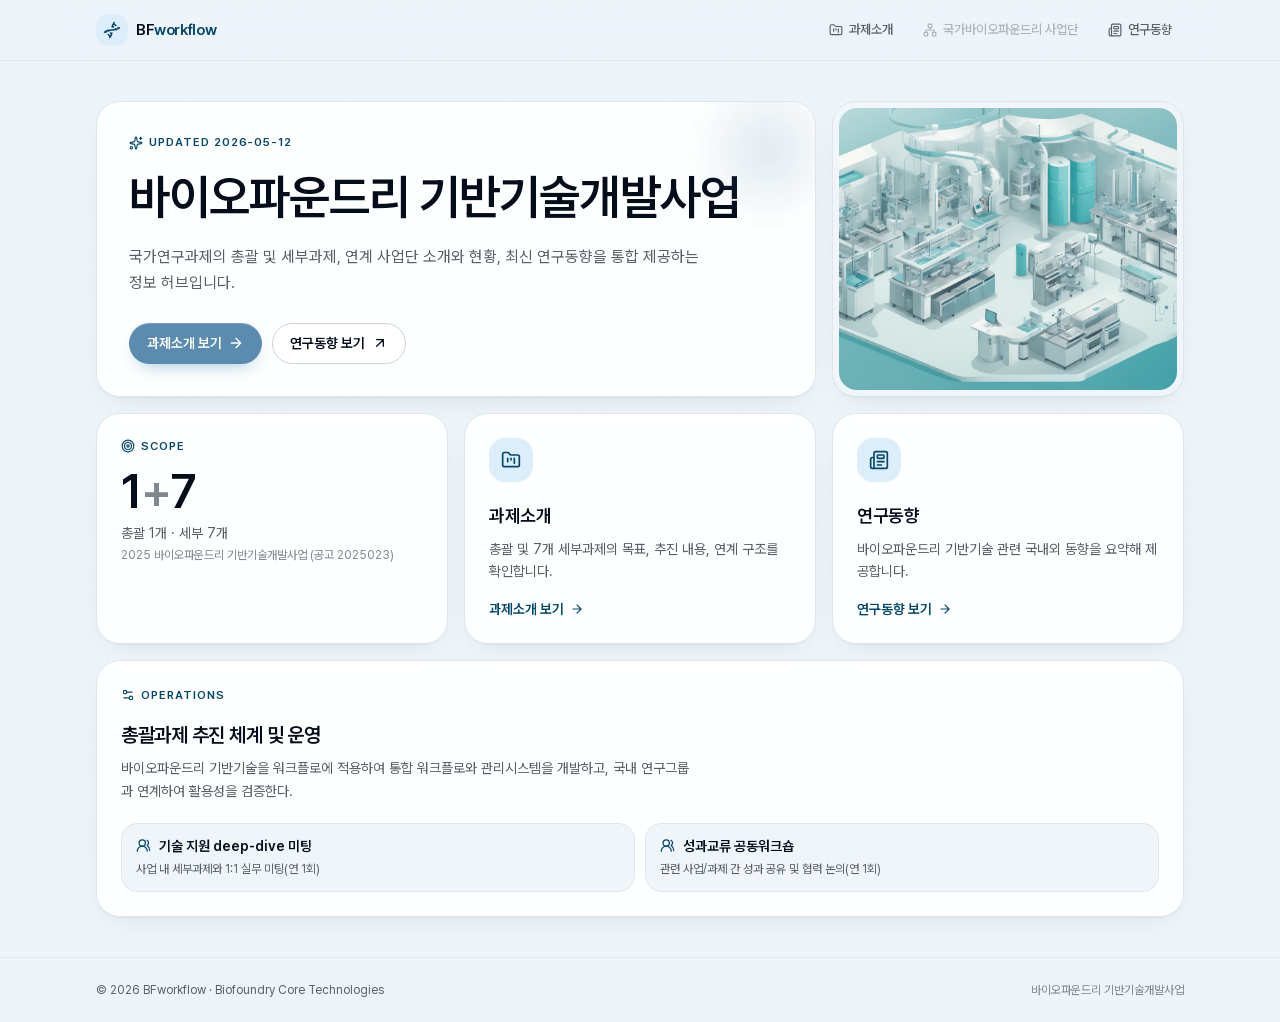
==== index.html @ 3d936f8f "chore: deploy from bfworkflow@c7f9295ef994b1906577395c4fe8d34e7e6ebdbf greendaygh/bfworkflow-project" ====
<!DOCTYPE html><html lang="ko"> <head><meta charset="UTF-8"><meta name="viewport" content="width=device-width"><meta name="generator" content="Astro v5.18.0"><meta name="description" content="국가연구과제의 총괄 및 세부과제, 연계 사업단 소개와 현황, 최신 연구동향을 통합 제공하는 정보 허브입니다."><meta name="theme-color" content="#f6f7fb"><title>바이오파운드리 기반기술 포털 | 홈</title><meta name="astro-view-transitions-enabled" content="true"><meta name="astro-view-transitions-fallback" content="animate"><script type="module" src="/_astro/ClientRouter.astro_astro_type_script_index_0_lang.CDGfc0hd.js"></script><link rel="stylesheet" href="/_astro/index.C1YLvKmB.css">
<style>.bento-grid[data-astro-cid-j7pv25f6]{display:grid;gap:1rem;grid-template-columns:repeat(1,minmax(0,1fr))}@media(min-width:768px){.bento-grid[data-astro-cid-j7pv25f6]{grid-template-columns:repeat(6,minmax(0,1fr))}}.bento-cell[data-astro-cid-j7pv25f6]{position:relative;overflow:hidden;display:flex;flex-direction:column;border-radius:var(--radius-card);border:1px solid var(--color-line);background-color:color-mix(in oklab,var(--color-surface) 92%,transparent);padding:1.5rem;box-shadow:var(--shadow-card);backdrop-filter:blur(6px);animation:bento-in .52s cubic-bezier(.2,.8,.2,1) both}.bento-cell[data-astro-cid-j7pv25f6]:nth-child(2){animation-delay:60ms}.bento-cell[data-astro-cid-j7pv25f6]:nth-child(3){animation-delay:.12s}.bento-cell[data-astro-cid-j7pv25f6]:nth-child(4){animation-delay:.18s}.bento-cell[data-astro-cid-j7pv25f6]:nth-child(5){animation-delay:.24s}.bento-cell[data-astro-cid-j7pv25f6]:nth-child(6){animation-delay:.3s}.bento-cell[data-astro-cid-j7pv25f6]:nth-child(7){animation-delay:.36s}.bento-cell[data-astro-cid-j7pv25f6]:nth-child(8){animation-delay:.42s}@media(min-width:768px){.bento-hero[data-astro-cid-j7pv25f6]{grid-column:span 4 / span 4;grid-row:span 2 / span 2;justify-content:center;padding:2rem}.bento-image[data-astro-cid-j7pv25f6]{grid-column:span 2 / span 2;grid-row:span 2 / span 2;padding:.375rem;background-color:var(--color-surface-alt)}.bento-stat[data-astro-cid-j7pv25f6],.bento-entry[data-astro-cid-j7pv25f6]{grid-column:span 2 / span 2}.bento-pillars[data-astro-cid-j7pv25f6]{grid-column:span 6 / span 6}}.bento-image[data-astro-cid-j7pv25f6] img[data-astro-cid-j7pv25f6]{display:block}.hero-blob[data-astro-cid-j7pv25f6]{position:absolute;right:-4rem;top:-4rem;height:14rem;width:14rem;border-radius:9999px;background-image:radial-gradient(closest-side,color-mix(in oklab,var(--color-accent) 40%,transparent),transparent 70%);opacity:.45;filter:blur(8px);pointer-events:none}.image-gloss[data-astro-cid-j7pv25f6]{position:absolute;inset:0;pointer-events:none;background:radial-gradient(60% 50% at 20% 0%,color-mix(in oklab,var(--color-surface) 35%,transparent),transparent 70%),linear-gradient(135deg,transparent 60%,color-mix(in oklab,var(--color-accent) 14%,transparent) 100%);mix-blend-mode:soft-light}.bento-entry[data-astro-cid-j7pv25f6]{text-decoration:none;color:inherit}@keyframes bento-in{0%{opacity:0;transform:translateY(8px)}to{opacity:1;transform:translateY(0)}}@media(prefers-reduced-motion:reduce){.bento-cell[data-astro-cid-j7pv25f6]{animation:none}}
</style></head> <body class="site-bg min-h-dvh"> <header class="sticky top-0 z-30 border-b border-[color:var(--color-line)]/80 bg-[color:var(--color-bg)]/75 backdrop-blur-xl"> <div class="mx-auto flex max-w-6xl items-center justify-between gap-4 px-4 py-3.5 sm:px-6 lg:px-8"> <a href="/" class="group flex items-center gap-2 text-[0.95rem] font-semibold tracking-tight text-[color:var(--color-ink-strong)]"> <span class="flex h-8 w-8 items-center justify-center rounded-xl bg-[color:var(--color-accent-soft)] text-[color:var(--color-accent-ink)] transition group-hover:scale-[1.04]"> <svg width="18" height="18" data-icon="lucide:dna">   <symbol id="ai:lucide:dna" viewBox="0 0 24 24"><path fill="none" stroke="currentColor" stroke-linecap="round" stroke-linejoin="round" stroke-width="2" d="m10 16l1.5 1.5M14 8l-1.5-1.5M15 2c-1.798 1.998-2.518 3.995-2.807 5.993M16.5 10.5l1 1M17 6l-2.891-2.891M2 15c6.667-6 13.333 0 20-6m-2 0l.891.891M3.109 14.109L4 15m2.5-2.5l1 1M7 18l2.891 2.891M9 22c1.798-1.998 2.518-3.995 2.807-5.993"/></symbol><use href="#ai:lucide:dna"></use>  </svg> </span> <span>
BF<span class="text-[color:var(--color-accent-ink)]">workflow</span> </span> </a> <nav class="flex items-center gap-1 sm:gap-1.5"> <a href="/projects" class="inline-flex items-center gap-1.5 rounded-full px-3 py-1.5 text-xs font-medium transition sm:text-[0.82rem] text-[color:var(--color-ink-muted)] hover:bg-[color:var(--color-surface-alt)] hover:text-[color:var(--color-ink-strong)]"> <svg width="14" height="14" aria-hidden="true" data-icon="lucide:folder-kanban">   <symbol id="ai:lucide:folder-kanban" viewBox="0 0 24 24"><path fill="none" stroke="currentColor" stroke-linecap="round" stroke-linejoin="round" stroke-width="2" d="M4 20h16a2 2 0 0 0 2-2V8a2 2 0 0 0-2-2h-7.93a2 2 0 0 1-1.66-.9l-.82-1.2A2 2 0 0 0 7.93 3H4a2 2 0 0 0-2 2v13c0 1.1.9 2 2 2m4-10v4m4-4v2m4-2v6"/></symbol><use href="#ai:lucide:folder-kanban"></use>  </svg> <span>과제소개</span> </a><span aria-disabled="true" title="준비 중" class="inline-flex cursor-not-allowed items-center gap-1.5 rounded-full px-3 py-1.5 text-xs font-medium text-[color:var(--color-ink-subtle)] opacity-60 transition sm:text-[0.82rem]"> <svg width="14" height="14" aria-hidden="true" data-icon="lucide:network">   <symbol id="ai:lucide:network" viewBox="0 0 24 24"><g fill="none" stroke="currentColor" stroke-linecap="round" stroke-linejoin="round" stroke-width="2"><rect width="6" height="6" x="16" y="16" rx="1"/><rect width="6" height="6" x="2" y="16" rx="1"/><rect width="6" height="6" x="9" y="2" rx="1"/><path d="M5 16v-3a1 1 0 0 1 1-1h12a1 1 0 0 1 1 1v3m-7-4V8"/></g></symbol><use href="#ai:lucide:network"></use>  </svg> <span>국가바이오파운드리 사업단</span> </span><a href="/trends" class="inline-flex items-center gap-1.5 rounded-full px-3 py-1.5 text-xs font-medium transition sm:text-[0.82rem] text-[color:var(--color-ink-muted)] hover:bg-[color:var(--color-surface-alt)] hover:text-[color:var(--color-ink-strong)]"> <svg width="14" height="14" aria-hidden="true" data-icon="lucide:newspaper">   <symbol id="ai:lucide:newspaper" viewBox="0 0 24 24"><g fill="none" stroke="currentColor" stroke-linecap="round" stroke-linejoin="round" stroke-width="2"><path d="M15 18h-5m8-4h-8m-6 8h16a2 2 0 0 0 2-2V4a2 2 0 0 0-2-2H8a2 2 0 0 0-2 2v16a2 2 0 0 1-4 0v-9a2 2 0 0 1 2-2h2"/><rect width="8" height="4" x="10" y="6" rx="1"/></g></symbol><use href="#ai:lucide:newspaper"></use>  </svg> <span>연구동향</span> </a> </nav> </div> </header> <main class="relative z-10 mx-auto min-h-[calc(100dvh-132px)] w-full max-w-6xl px-4 py-10 sm:px-6 lg:px-8">  <section class="bento-grid" data-astro-cid-j7pv25f6> <article class="bento-cell bento-hero" data-astro-cid-j7pv25f6> <div class="flex flex-col gap-5" data-astro-cid-j7pv25f6> <p class="eyebrow" data-astro-cid-j7pv25f6> <svg width="14" height="14" data-astro-cid-j7pv25f6="true" data-icon="lucide:sparkles">   <symbol id="ai:lucide:sparkles" viewBox="0 0 24 24"><g fill="none" stroke="currentColor" stroke-linecap="round" stroke-linejoin="round" stroke-width="2"><path d="M11.017 2.814a1 1 0 0 1 1.966 0l1.051 5.558a2 2 0 0 0 1.594 1.594l5.558 1.051a1 1 0 0 1 0 1.966l-5.558 1.051a2 2 0 0 0-1.594 1.594l-1.051 5.558a1 1 0 0 1-1.966 0l-1.051-5.558a2 2 0 0 0-1.594-1.594l-5.558-1.051a1 1 0 0 1 0-1.966l5.558-1.051a2 2 0 0 0 1.594-1.594zM20 2v4m2-2h-4"/><circle cx="4" cy="20" r="2"/></g></symbol><use href="#ai:lucide:sparkles"></use>  </svg> Updated 2026-05-12 </p> <h1 class="text-[clamp(2rem,4vw,3rem)] font-semibold leading-[1.1] tracking-[-0.02em] text-[color:var(--color-ink-strong)]" data-astro-cid-j7pv25f6> 바이오파운드리 기반기술개발사업 </h1> <p class="max-w-xl text-[0.98rem] leading-relaxed text-[color:var(--color-ink-muted)]" data-astro-cid-j7pv25f6> 국가연구과제의 총괄 및 세부과제, 연계 사업단 소개와 현황, 최신 연구동향을 통합 제공하는 정보 허브입니다. </p> <div class="mt-2 flex flex-wrap gap-2.5" data-astro-cid-j7pv25f6> <a href="/projects" class="btn-primary" data-astro-cid-j7pv25f6>
과제소개 보기
<svg width="16" height="16" aria-hidden="true" data-astro-cid-j7pv25f6="true" data-icon="lucide:arrow-right">   <symbol id="ai:lucide:arrow-right" viewBox="0 0 24 24"><path fill="none" stroke="currentColor" stroke-linecap="round" stroke-linejoin="round" stroke-width="2" d="M5 12h14m-7-7l7 7l-7 7"/></symbol><use href="#ai:lucide:arrow-right"></use>  </svg> </a> <a href="/trends" class="btn-secondary" data-astro-cid-j7pv25f6>
연구동향 보기
<svg width="16" height="16" aria-hidden="true" data-astro-cid-j7pv25f6="true" data-icon="lucide:arrow-up-right">   <symbol id="ai:lucide:arrow-up-right" viewBox="0 0 24 24"><path fill="none" stroke="currentColor" stroke-linecap="round" stroke-linejoin="round" stroke-width="2" d="M7 7h10v10M7 17L17 7"/></symbol><use href="#ai:lucide:arrow-up-right"></use>  </svg> </a> </div> </div> <span aria-hidden="true" class="hero-blob" data-astro-cid-j7pv25f6></span> </article> <article class="bento-cell bento-image" data-astro-cid-j7pv25f6> <img src="/images/generated/home-hero-biofoundry-coretech.png" alt="바이오파운드리 기반기술 개념 비주얼" class="h-full w-full rounded-[calc(var(--radius-card)-0.375rem)] object-cover" data-astro-cid-j7pv25f6> <span aria-hidden="true" class="image-gloss" data-astro-cid-j7pv25f6></span> </article> <article class="bento-cell bento-stat" data-astro-cid-j7pv25f6> <p class="eyebrow" data-astro-cid-j7pv25f6> <svg width="14" height="14" data-astro-cid-j7pv25f6="true" data-icon="lucide:target">   <symbol id="ai:lucide:target" viewBox="0 0 24 24"><g fill="none" stroke="currentColor" stroke-linecap="round" stroke-linejoin="round" stroke-width="2"><circle cx="12" cy="12" r="10"/><circle cx="12" cy="12" r="6"/><circle cx="12" cy="12" r="2"/></g></symbol><use href="#ai:lucide:target"></use>  </svg> Scope
</p> <p class="mt-3 text-5xl font-semibold tracking-tight text-[color:var(--color-ink-strong)]" data-astro-cid-j7pv25f6>
1<span class="text-[color:var(--color-ink-subtle)]" data-astro-cid-j7pv25f6>+</span>7 </p> <p class="mt-2 text-sm text-[color:var(--color-ink-muted)]" data-astro-cid-j7pv25f6>
총괄 1개 · 세부 7개
</p> <p class="mt-1 text-xs text-[color:var(--color-ink-subtle)]" data-astro-cid-j7pv25f6>
2025 바이오파운드리 기반기술개발사업 (공고 2025023)
</p> </article> <a href="/projects" class="bento-cell bento-entry card-hover group" data-astro-cid-j7pv25f6> <span class="flex h-11 w-11 items-center justify-center rounded-2xl bg-[color:var(--color-accent-soft)] text-[color:var(--color-accent-ink)] transition group-hover:scale-[1.04]" data-astro-cid-j7pv25f6> <svg width="20" height="20" viewBox="0 0 24 24" aria-hidden="true" data-astro-cid-j7pv25f6="true" data-icon="lucide:folder-kanban">   <use href="#ai:lucide:folder-kanban"></use>  </svg> </span> <h2 class="mt-5 text-lg font-semibold tracking-tight text-[color:var(--color-ink-strong)]" data-astro-cid-j7pv25f6> 과제소개 </h2> <p class="mt-2 flex-1 text-sm leading-relaxed text-[color:var(--color-ink-muted)]" data-astro-cid-j7pv25f6> 총괄 및 7개 세부과제의 목표, 추진 내용, 연계 구조를 확인합니다. </p> <span class="mt-4 inline-flex items-center gap-1.5 text-sm font-semibold text-[color:var(--color-accent-ink)]" data-astro-cid-j7pv25f6> 과제소개 보기 <svg width="14" height="14" viewBox="0 0 24 24" class="transition group-hover:translate-x-0.5" aria-hidden="true" data-astro-cid-j7pv25f6="true" data-icon="lucide:arrow-right">   <use href="#ai:lucide:arrow-right"></use>  </svg> </span> </a><a href="/trends" class="bento-cell bento-entry card-hover group" data-astro-cid-j7pv25f6> <span class="flex h-11 w-11 items-center justify-center rounded-2xl bg-[color:var(--color-accent-soft)] text-[color:var(--color-accent-ink)] transition group-hover:scale-[1.04]" data-astro-cid-j7pv25f6> <svg width="20" height="20" viewBox="0 0 24 24" aria-hidden="true" data-astro-cid-j7pv25f6="true" data-icon="lucide:newspaper">   <use href="#ai:lucide:newspaper"></use>  </svg> </span> <h2 class="mt-5 text-lg font-semibold tracking-tight text-[color:var(--color-ink-strong)]" data-astro-cid-j7pv25f6> 연구동향 </h2> <p class="mt-2 flex-1 text-sm leading-relaxed text-[color:var(--color-ink-muted)]" data-astro-cid-j7pv25f6> 바이오파운드리 기반기술 관련 국내외 동향을 요약해 제공합니다. </p> <span class="mt-4 inline-flex items-center gap-1.5 text-sm font-semibold text-[color:var(--color-accent-ink)]" data-astro-cid-j7pv25f6> 연구동향 보기 <svg width="14" height="14" viewBox="0 0 24 24" class="transition group-hover:translate-x-0.5" aria-hidden="true" data-astro-cid-j7pv25f6="true" data-icon="lucide:arrow-right">   <use href="#ai:lucide:arrow-right"></use>  </svg> </span> </a> <article class="bento-cell bento-pillars" data-astro-cid-j7pv25f6> <div data-astro-cid-j7pv25f6> <p class="eyebrow" data-astro-cid-j7pv25f6> <svg width="14" height="14" data-astro-cid-j7pv25f6="true" data-icon="lucide:settings-2">   <symbol id="ai:lucide:settings-2" viewBox="0 0 24 24"><g fill="none" stroke="currentColor" stroke-linecap="round" stroke-linejoin="round" stroke-width="2"><path d="M14 17H5M19 7h-9"/><circle cx="17" cy="17" r="3"/><circle cx="7" cy="7" r="3"/></g></symbol><use href="#ai:lucide:settings-2"></use>  </svg> Operations
</p> <h2 class="mt-3 text-xl font-semibold tracking-tight text-[color:var(--color-ink-strong)]" data-astro-cid-j7pv25f6>
총괄과제 추진 체계 및 운영
</h2> <p class="mt-2 max-w-xl text-sm leading-relaxed text-[color:var(--color-ink-muted)]" data-astro-cid-j7pv25f6> 바이오파운드리 기반기술을 워크플로에 적용하여 통합 워크플로와 관리시스템을 개발하고, 국내 연구그룹과 연계하여 활용성을 검증한다. </p> </div> <ul class="mt-5 grid gap-2.5 sm:grid-cols-2" data-astro-cid-j7pv25f6> <li class="flex flex-col gap-1 rounded-2xl border border-[color:var(--color-line)] bg-[color:var(--color-surface-alt)] px-3.5 py-3" data-astro-cid-j7pv25f6> <div class="flex items-center gap-2 text-[color:var(--color-accent-ink)]" data-astro-cid-j7pv25f6> <svg width="15" height="15" aria-hidden="true" data-astro-cid-j7pv25f6="true" data-icon="lucide:users-round">   <symbol id="ai:lucide:users-round" viewBox="0 0 24 24"><g fill="none" stroke="currentColor" stroke-linecap="round" stroke-linejoin="round" stroke-width="2"><path d="M18 21a8 8 0 0 0-16 0"/><circle cx="10" cy="8" r="5"/><path d="M22 20c0-3.37-2-6.5-4-8a5 5 0 0 0-.45-8.3"/></g></symbol><use href="#ai:lucide:users-round"></use>  </svg> <span class="text-sm font-semibold text-[color:var(--color-ink-strong)]" data-astro-cid-j7pv25f6>기술 지원 deep-dive 미팅</span> </div> <span class="text-xs leading-relaxed text-[color:var(--color-ink-muted)]" data-astro-cid-j7pv25f6>사업 내 세부과제와 1:1 실무 미팅(연 1회)</span> </li><li class="flex flex-col gap-1 rounded-2xl border border-[color:var(--color-line)] bg-[color:var(--color-surface-alt)] px-3.5 py-3" data-astro-cid-j7pv25f6> <div class="flex items-center gap-2 text-[color:var(--color-accent-ink)]" data-astro-cid-j7pv25f6> <svg width="15" height="15" viewBox="0 0 24 24" aria-hidden="true" data-astro-cid-j7pv25f6="true" data-icon="lucide:users-round">   <use href="#ai:lucide:users-round"></use>  </svg> <span class="text-sm font-semibold text-[color:var(--color-ink-strong)]" data-astro-cid-j7pv25f6>성과교류 공동워크숍</span> </div> <span class="text-xs leading-relaxed text-[color:var(--color-ink-muted)]" data-astro-cid-j7pv25f6>관련 사업/과제 간 성과 공유 및 협력 논의(연 1회)</span> </li> </ul> </article> </section>  </main> <footer class="relative z-10 border-t border-[color:var(--color-line)]/80 bg-[color:var(--color-bg)]/70 backdrop-blur-xl"> <div class="mx-auto flex max-w-6xl flex-col items-start justify-between gap-2 px-4 py-6 text-xs text-[color:var(--color-ink-muted)] sm:flex-row sm:items-center sm:px-6 lg:px-8"> <span>© 2026 BFworkflow · Biofoundry Core Technologies</span> <span class="text-[color:var(--color-ink-subtle)]">
바이오파운드리 기반기술개발사업
</span> </div> </footer> </body></html>
---- _astro/index.C1YLvKmB.css ----
/*! tailwindcss v4.2.1 | MIT License | https://tailwindcss.com */@layer properties{@supports (((-webkit-hyphens:none)) and (not (margin-trim:inline))) or ((-moz-orient:inline) and (not (color:rgb(from red r g b)))){*,:before,:after,::backdrop{--tw-rotate-x:initial;--tw-rotate-y:initial;--tw-rotate-z:initial;--tw-skew-x:initial;--tw-skew-y:initial;--tw-space-y-reverse:0;--tw-border-style:solid;--tw-leading:initial;--tw-font-weight:initial;--tw-tracking:initial;--tw-shadow:0 0 #0000;--tw-shadow-color:initial;--tw-shadow-alpha:100%;--tw-inset-shadow:0 0 #0000;--tw-inset-shadow-color:initial;--tw-inset-shadow-alpha:100%;--tw-ring-color:initial;--tw-ring-shadow:0 0 #0000;--tw-inset-ring-color:initial;--tw-inset-ring-shadow:0 0 #0000;--tw-ring-inset:initial;--tw-ring-offset-width:0px;--tw-ring-offset-color:#fff;--tw-ring-offset-shadow:0 0 #0000;--tw-blur:initial;--tw-brightness:initial;--tw-contrast:initial;--tw-grayscale:initial;--tw-hue-rotate:initial;--tw-invert:initial;--tw-opacity:initial;--tw-saturate:initial;--tw-sepia:initial;--tw-drop-shadow:initial;--tw-drop-shadow-color:initial;--tw-drop-shadow-alpha:100%;--tw-drop-shadow-size:initial;--tw-backdrop-blur:initial;--tw-backdrop-brightness:initial;--tw-backdrop-contrast:initial;--tw-backdrop-grayscale:initial;--tw-backdrop-hue-rotate:initial;--tw-backdrop-invert:initial;--tw-backdrop-opacity:initial;--tw-backdrop-saturate:initial;--tw-backdrop-sepia:initial;--tw-translate-x:0;--tw-translate-y:0;--tw-translate-z:0}}}@layer theme{:root,:host{--font-sans:"Pretendard Variable", "Pretendard", "Noto Sans KR", -apple-system, BlinkMacSystemFont, "Segoe UI", system-ui, sans-serif;--font-mono:ui-monospace, SFMono-Regular, Menlo, Monaco, Consolas, "Liberation Mono", "Courier New", monospace;--spacing:.25rem;--container-xl:36rem;--container-3xl:48rem;--container-6xl:72rem;--text-xs:.75rem;--text-xs--line-height:calc(1 / .75);--text-sm:.875rem;--text-sm--line-height:calc(1.25 / .875);--text-base:1rem;--text-base--line-height: 1.5 ;--text-lg:1.125rem;--text-lg--line-height:calc(1.75 / 1.125);--text-xl:1.25rem;--text-xl--line-height:calc(1.75 / 1.25);--text-2xl:1.5rem;--text-2xl--line-height:calc(2 / 1.5);--text-3xl:1.875rem;--text-3xl--line-height: 1.2 ;--text-4xl:2.25rem;--text-4xl--line-height:calc(2.5 / 2.25);--text-5xl:3rem;--text-5xl--line-height:1;--font-weight-medium:500;--font-weight-semibold:600;--tracking-tight:-.025em;--tracking-wide:.025em;--leading-snug:1.375;--leading-relaxed:1.625;--radius-xl:.75rem;--radius-2xl:1rem;--radius-3xl:1.5rem;--blur-xl:24px;--default-transition-duration:.15s;--default-transition-timing-function:cubic-bezier(.4, 0, .2, 1);--default-font-family:var(--font-sans);--default-mono-font-family:var(--font-mono);--color-bg:oklch(96.5% .012 240);--color-surface:oklch(100% 0 0);--color-surface-alt:oklch(96.8% .008 245);--color-ink:oklch(24% .02 260);--color-ink-strong:oklch(16% .03 260);--color-ink-muted:oklch(48% .015 260);--color-ink-subtle:oklch(62% .015 260);--color-line:oklch(92% .01 250);--color-line-strong:oklch(86% .012 250);--color-accent:oklch(62% .075 240);--color-accent-ink:oklch(38% .085 240);--color-accent-soft:oklch(94% .025 240);--color-accent-ring:oklch(72% .08 240);--color-highlight:oklch(94% .05 95);--color-highlight-ink:oklch(42% .09 80);--radius-card:1.5rem;--radius-pill:9999px;--shadow-card:0 1px 0 #0f172a0a, 0 10px 30px -18px #0f172a2e;--shadow-card-hover:0 1px 0 #0f172a0d, 0 20px 45px -22px #0f172a38}}@layer base{*,:after,:before,::backdrop{box-sizing:border-box;border:0 solid;margin:0;padding:0}::file-selector-button{box-sizing:border-box;border:0 solid;margin:0;padding:0}html,:host{-webkit-text-size-adjust:100%;tab-size:4;line-height:1.5;font-family:var(--default-font-family,ui-sans-serif, system-ui, sans-serif, "Apple Color Emoji", "Segoe UI Emoji", "Segoe UI Symbol", "Noto Color Emoji");font-feature-settings:var(--default-font-feature-settings,normal);font-variation-settings:var(--default-font-variation-settings,normal);-webkit-tap-highlight-color:transparent}hr{height:0;color:inherit;border-top-width:1px}abbr:where([title]){-webkit-text-decoration:underline dotted;text-decoration:underline dotted}h1,h2,h3,h4,h5,h6{font-size:inherit;font-weight:inherit}a{color:inherit;-webkit-text-decoration:inherit;text-decoration:inherit}b,strong{font-weight:bolder}code,kbd,samp,pre{font-family:var(--default-mono-font-family,ui-monospace, SFMono-Regular, Menlo, Monaco, Consolas, "Liberation Mono", "Courier New", monospace);font-feature-settings:var(--default-mono-font-feature-settings,normal);font-variation-settings:var(--default-mono-font-variation-settings,normal);font-size:1em}small{font-size:80%}sub,sup{vertical-align:baseline;font-size:75%;line-height:0;position:relative}sub{bottom:-.25em}sup{top:-.5em}table{text-indent:0;border-color:inherit;border-collapse:collapse}:-moz-focusring{outline:auto}progress{vertical-align:baseline}summary{display:list-item}ol,ul,menu{list-style:none}img,svg,video,canvas,audio,iframe,embed,object{vertical-align:middle;display:block}img,video{max-width:100%;height:auto}button,input,select,optgroup,textarea{font:inherit;font-feature-settings:inherit;font-variation-settings:inherit;letter-spacing:inherit;color:inherit;opacity:1;background-color:#0000;border-radius:0}::file-selector-button{font:inherit;font-feature-settings:inherit;font-variation-settings:inherit;letter-spacing:inherit;color:inherit;opacity:1;background-color:#0000;border-radius:0}:where(select:is([multiple],[size])) optgroup{font-weight:bolder}:where(select:is([multiple],[size])) optgroup option{padding-inline-start:20px}::file-selector-button{margin-inline-end:4px}::placeholder{opacity:1}@supports (not ((-webkit-appearance:-apple-pay-button))) or (contain-intrinsic-size:1px){::placeholder{color:currentColor}@supports (color:color-mix(in lab,red,red)){::placeholder{color:color-mix(in oklab,currentcolor 50%,transparent)}}}textarea{resize:vertical}::-webkit-search-decoration{-webkit-appearance:none}::-webkit-date-and-time-value{min-height:1lh;text-align:inherit}::-webkit-datetime-edit{display:inline-flex}::-webkit-datetime-edit-fields-wrapper{padding:0}::-webkit-datetime-edit{padding-block:0}::-webkit-datetime-edit-year-field{padding-block:0}::-webkit-datetime-edit-month-field{padding-block:0}::-webkit-datetime-edit-day-field{padding-block:0}::-webkit-datetime-edit-hour-field{padding-block:0}::-webkit-datetime-edit-minute-field{padding-block:0}::-webkit-datetime-edit-second-field{padding-block:0}::-webkit-datetime-edit-millisecond-field{padding-block:0}::-webkit-datetime-edit-meridiem-field{padding-block:0}::-webkit-calendar-picker-indicator{line-height:1}:-moz-ui-invalid{box-shadow:none}button,input:where([type=button],[type=reset],[type=submit]){appearance:button}::file-selector-button{appearance:button}::-webkit-inner-spin-button{height:auto}::-webkit-outer-spin-button{height:auto}[hidden]:where(:not([hidden=until-found])){display:none!important}}@layer components;@layer utilities{.relative{position:relative}.static{position:static}.sticky{position:sticky}.top-0{top:calc(var(--spacing) * 0)}.z-10{z-index:10}.z-30{z-index:30}.mx-auto{margin-inline:auto}.section-subtitle{color:var(--color-ink-muted);margin-top:.5rem;font-size:.95rem;line-height:1.7}.mt-0\.5{margin-top:calc(var(--spacing) * .5)}.mt-1{margin-top:calc(var(--spacing) * 1)}.mt-2{margin-top:calc(var(--spacing) * 2)}.mt-3{margin-top:calc(var(--spacing) * 3)}.mt-4{margin-top:calc(var(--spacing) * 4)}.mt-5{margin-top:calc(var(--spacing) * 5)}.mt-6{margin-top:calc(var(--spacing) * 6)}.mt-8{margin-top:calc(var(--spacing) * 8)}.btn-primary{border-radius:var(--radius-pill);background-color:var(--color-accent);color:#fff;align-items:center;gap:.4rem;padding:.55rem 1.1rem;font-size:.875rem;font-weight:600;transition:transform .18s,box-shadow .18s,background-color .18s;display:inline-flex;box-shadow:inset 0 1px #ffffff26,0 8px 20px -10px #3179a699}.btn-secondary{border-radius:var(--radius-pill);background-color:var(--color-surface);border:1px solid var(--color-line-strong);color:var(--color-ink-strong);align-items:center;gap:.4rem;padding:.55rem 1.1rem;font-size:.875rem;font-weight:600;transition:transform .18s,box-shadow .18s,border-color .18s;display:inline-flex}.eyebrow{letter-spacing:.08em;text-transform:uppercase;color:var(--color-accent-ink);align-items:center;gap:.4rem;font-size:.72rem;font-weight:600;display:inline-flex}.badge{border-radius:var(--radius-pill);border:1px solid var(--color-line);background-color:var(--color-surface);color:var(--color-ink-muted);align-items:center;padding:.25rem .7rem;font-size:.72rem;font-weight:500;display:inline-flex}.badge-accent{border-radius:var(--radius-pill);border:1px solid #b1c6d6;align-items:center;display:inline-flex}@supports (color:color-mix(in lab,red,red)){.badge-accent{border:1px solid color-mix(in oklab,var(--color-accent) 35%,var(--color-line))}}.badge-accent{background-color:var(--color-accent-soft);color:var(--color-accent-ink);padding:.25rem .7rem;font-size:.72rem;font-weight:600}.contents{display:contents}.flex{display:flex}.grid{display:grid}.inline{display:inline}.inline-flex{display:inline-flex}.h-8{height:calc(var(--spacing) * 8)}.h-9{height:calc(var(--spacing) * 9)}.h-10{height:calc(var(--spacing) * 10)}.h-11{height:calc(var(--spacing) * 11)}.h-44{height:calc(var(--spacing) * 44)}.h-full{height:100%}.min-h-\[calc\(100dvh-132px\)\]{min-height:calc(100dvh - 132px)}.min-h-dvh{min-height:100dvh}.w-8{width:calc(var(--spacing) * 8)}.w-9{width:calc(var(--spacing) * 9)}.w-10{width:calc(var(--spacing) * 10)}.w-11{width:calc(var(--spacing) * 11)}.w-24{width:calc(var(--spacing) * 24)}.w-full{width:100%}.max-w-3xl{max-width:var(--container-3xl)}.max-w-6xl{max-width:var(--container-6xl)}.max-w-xl{max-width:var(--container-xl)}.flex-1{flex:1}.flex-shrink-0{flex-shrink:0}.border-collapse{border-collapse:collapse}.transform{transform:var(--tw-rotate-x,) var(--tw-rotate-y,) var(--tw-rotate-z,) var(--tw-skew-x,) var(--tw-skew-y,)}.cursor-not-allowed{cursor:not-allowed}.flex-col{flex-direction:column}.flex-wrap{flex-wrap:wrap}.items-center{align-items:center}.items-start{align-items:flex-start}.justify-between{justify-content:space-between}.justify-center{justify-content:center}.justify-end{justify-content:flex-end}.gap-1{gap:calc(var(--spacing) * 1)}.gap-1\.5{gap:calc(var(--spacing) * 1.5)}.gap-2{gap:calc(var(--spacing) * 2)}.gap-2\.5{gap:calc(var(--spacing) * 2.5)}.gap-3{gap:calc(var(--spacing) * 3)}.gap-4{gap:calc(var(--spacing) * 4)}.gap-5{gap:calc(var(--spacing) * 5)}.gap-8{gap:calc(var(--spacing) * 8)}:where(.space-y-1>:not(:last-child)){--tw-space-y-reverse:0;margin-block-start:calc(calc(var(--spacing) * 1) * var(--tw-space-y-reverse));margin-block-end:calc(calc(var(--spacing) * 1) * calc(1 - var(--tw-space-y-reverse)))}.self-start{align-self:flex-start}.overflow-hidden{overflow:hidden}.section-card{border-radius:var(--radius-card);border:1px solid var(--color-line);background-color:#ffffffeb}@supports (color:color-mix(in lab,red,red)){.section-card{background-color:color-mix(in oklab,var(--color-surface) 92%,transparent)}}.section-card{box-shadow:var(--shadow-card);-webkit-backdrop-filter:blur(6px);backdrop-filter:blur(6px);padding:1.5rem}.rounded-2xl{border-radius:var(--radius-2xl)}.rounded-3xl{border-radius:var(--radius-3xl)}.rounded-\[calc\(var\(--radius-card\)-0\.375rem\)\]{border-radius:calc(var(--radius-card) - .375rem)}.rounded-full{border-radius:3.40282e38px}.rounded-xl{border-radius:var(--radius-xl)}.border{border-style:var(--tw-border-style);border-width:1px}.border-t{border-top-style:var(--tw-border-style);border-top-width:1px}.border-b{border-bottom-style:var(--tw-border-style);border-bottom-width:1px}.border-dashed{--tw-border-style:dashed;border-style:dashed}.border-\[color\:var\(--color-line\)\]{border-color:var(--color-line)}.border-\[color\:var\(--color-line\)\]\/80{border-color:#e0e5ebcc}@supports (color:color-mix(in lab,red,red)){.border-\[color\:var\(--color-line\)\]\/80{border-color:color-mix(in oklab,var(--color-line) 80%,transparent)}}.bg-\[color\:var\(--color-accent-soft\)\]{background-color:var(--color-accent-soft)}.bg-\[color\:var\(--color-bg\)\]\/70{background-color:#edf5fbb3}@supports (color:color-mix(in lab,red,red)){.bg-\[color\:var\(--color-bg\)\]\/70{background-color:color-mix(in oklab,var(--color-bg) 70%,transparent)}}.bg-\[color\:var\(--color-bg\)\]\/75{background-color:#edf5fbbf}@supports (color:color-mix(in lab,red,red)){.bg-\[color\:var\(--color-bg\)\]\/75{background-color:color-mix(in oklab,var(--color-bg) 75%,transparent)}}.bg-\[color\:var\(--color-surface\)\]{background-color:var(--color-surface)}.bg-\[color\:var\(--color-surface-alt\)\]{background-color:var(--color-surface-alt)}.object-cover{object-fit:cover}.p-3{padding:calc(var(--spacing) * 3)}.p-4{padding:calc(var(--spacing) * 4)}.p-6{padding:calc(var(--spacing) * 6)}.px-3{padding-inline:calc(var(--spacing) * 3)}.px-3\.5{padding-inline:calc(var(--spacing) * 3.5)}.px-4{padding-inline:calc(var(--spacing) * 4)}.py-1\.5{padding-block:calc(var(--spacing) * 1.5)}.py-2\.5{padding-block:calc(var(--spacing) * 2.5)}.py-3{padding-block:calc(var(--spacing) * 3)}.py-3\.5{padding-block:calc(var(--spacing) * 3.5)}.py-6{padding-block:calc(var(--spacing) * 6)}.py-10{padding-block:calc(var(--spacing) * 10)}.pt-3{padding-top:calc(var(--spacing) * 3)}.pt-6{padding-top:calc(var(--spacing) * 6)}.text-left{text-align:left}.section-title{letter-spacing:-.015em;color:var(--color-ink-strong);font-size:1.25rem;font-weight:650;line-height:1.35}.text-2xl{font-size:var(--text-2xl);line-height:var(--tw-leading,var(--text-2xl--line-height))}.text-3xl{font-size:var(--text-3xl);line-height:var(--tw-leading,var(--text-3xl--line-height))}.text-5xl{font-size:var(--text-5xl);line-height:var(--tw-leading,var(--text-5xl--line-height))}.text-base{font-size:var(--text-base);line-height:var(--tw-leading,var(--text-base--line-height))}.text-lg{font-size:var(--text-lg);line-height:var(--tw-leading,var(--text-lg--line-height))}.text-sm{font-size:var(--text-sm);line-height:var(--tw-leading,var(--text-sm--line-height))}.text-xl{font-size:var(--text-xl);line-height:var(--tw-leading,var(--text-xl--line-height))}.text-xs{font-size:var(--text-xs);line-height:var(--tw-leading,var(--text-xs--line-height))}.text-\[0\.95rem\]{font-size:.95rem}.text-\[0\.98rem\]{font-size:.98rem}.text-\[clamp\(2rem\,4vw\,3rem\)\]{font-size:clamp(2rem,4vw,3rem)}.leading-\[1\.1\]{--tw-leading:1.1;line-height:1.1}.leading-\[1\.15\]{--tw-leading:1.15;line-height:1.15}.leading-relaxed{--tw-leading:var(--leading-relaxed);line-height:var(--leading-relaxed)}.leading-snug{--tw-leading:var(--leading-snug);line-height:var(--leading-snug)}.font-medium{--tw-font-weight:var(--font-weight-medium);font-weight:var(--font-weight-medium)}.font-semibold{--tw-font-weight:var(--font-weight-semibold);font-weight:var(--font-weight-semibold)}.tracking-\[-0\.02em\]{--tw-tracking:-.02em;letter-spacing:-.02em}.tracking-tight{--tw-tracking:var(--tracking-tight);letter-spacing:var(--tracking-tight)}.tracking-wide{--tw-tracking:var(--tracking-wide);letter-spacing:var(--tracking-wide)}.whitespace-nowrap{white-space:nowrap}.text-\[color\:var\(--color-accent-ink\)\]{color:var(--color-accent-ink)}.text-\[color\:var\(--color-ink\)\]{color:var(--color-ink)}.text-\[color\:var\(--color-ink-muted\)\]{color:var(--color-ink-muted)}.text-\[color\:var\(--color-ink-strong\)\]{color:var(--color-ink-strong)}.text-\[color\:var\(--color-ink-subtle\)\]{color:var(--color-ink-subtle)}.uppercase{text-transform:uppercase}.opacity-60{opacity:.6}.shadow-\[inset_0_0_0_1px_color-mix\(in_oklab\,var\(--color-accent\)_30\%\,var\(--color-line\)\)\]{--tw-shadow:inset 0 0 0 1px var(--tw-shadow-color,#b8cbd9)}@supports (color:color-mix(in lab,red,red)){.shadow-\[inset_0_0_0_1px_color-mix\(in_oklab\,var\(--color-accent\)_30\%\,var\(--color-line\)\)\]{--tw-shadow:inset 0 0 0 1px var(--tw-shadow-color,color-mix(in oklab,var(--color-accent) 30%,var(--color-line)))}}.shadow-\[inset_0_0_0_1px_color-mix\(in_oklab\,var\(--color-accent\)_30\%\,var\(--color-line\)\)\]{box-shadow:var(--tw-inset-shadow),var(--tw-inset-ring-shadow),var(--tw-ring-offset-shadow),var(--tw-ring-shadow),var(--tw-shadow)}.shadow-\[var\(--shadow-card\)\]{--tw-shadow:var(--shadow-card);box-shadow:var(--tw-inset-shadow),var(--tw-inset-ring-shadow),var(--tw-ring-offset-shadow),var(--tw-ring-shadow),var(--tw-shadow)}.filter{filter:var(--tw-blur,) var(--tw-brightness,) var(--tw-contrast,) var(--tw-grayscale,) var(--tw-hue-rotate,) var(--tw-invert,) var(--tw-saturate,) var(--tw-sepia,) var(--tw-drop-shadow,)}.backdrop-blur-xl{--tw-backdrop-blur:blur(var(--blur-xl));-webkit-backdrop-filter:var(--tw-backdrop-blur,) var(--tw-backdrop-brightness,) var(--tw-backdrop-contrast,) var(--tw-backdrop-grayscale,) var(--tw-backdrop-hue-rotate,) var(--tw-backdrop-invert,) var(--tw-backdrop-opacity,) var(--tw-backdrop-saturate,) var(--tw-backdrop-sepia,);backdrop-filter:var(--tw-backdrop-blur,) var(--tw-backdrop-brightness,) var(--tw-backdrop-contrast,) var(--tw-backdrop-grayscale,) var(--tw-backdrop-hue-rotate,) var(--tw-backdrop-invert,) var(--tw-backdrop-opacity,) var(--tw-backdrop-saturate,) var(--tw-backdrop-sepia,)}.backdrop-filter{-webkit-backdrop-filter:var(--tw-backdrop-blur,) var(--tw-backdrop-brightness,) var(--tw-backdrop-contrast,) var(--tw-backdrop-grayscale,) var(--tw-backdrop-hue-rotate,) var(--tw-backdrop-invert,) var(--tw-backdrop-opacity,) var(--tw-backdrop-saturate,) var(--tw-backdrop-sepia,);backdrop-filter:var(--tw-backdrop-blur,) var(--tw-backdrop-brightness,) var(--tw-backdrop-contrast,) var(--tw-backdrop-grayscale,) var(--tw-backdrop-hue-rotate,) var(--tw-backdrop-invert,) var(--tw-backdrop-opacity,) var(--tw-backdrop-saturate,) var(--tw-backdrop-sepia,)}.transition{transition-property:color,background-color,border-color,outline-color,text-decoration-color,fill,stroke,--tw-gradient-from,--tw-gradient-via,--tw-gradient-to,opacity,box-shadow,transform,translate,scale,rotate,filter,-webkit-backdrop-filter,backdrop-filter,display,content-visibility,overlay,pointer-events;transition-timing-function:var(--tw-ease,var(--default-transition-timing-function));transition-duration:var(--tw-duration,var(--default-transition-duration))}.card-hover{transition:transform .22s,box-shadow .22s,border-color .22s}@media(hover:hover){.group-hover\:translate-x-0\.5:is(:where(.group):hover *){--tw-translate-x:calc(var(--spacing) * .5);translate:var(--tw-translate-x) var(--tw-translate-y)}.group-hover\:scale-\[1\.04\]:is(:where(.group):hover *){scale:1.04}.hover\:bg-\[color\:var\(--color-surface-alt\)\]:hover{background-color:var(--color-surface-alt)}.hover\:text-\[color\:var\(--color-ink-strong\)\]:hover{color:var(--color-ink-strong)}}@media(min-width:40rem){.sm\:grid-cols-2{grid-template-columns:repeat(2,minmax(0,1fr))}.sm\:flex-row{flex-direction:row}.sm\:items-center{align-items:center}.sm\:gap-1\.5{gap:calc(var(--spacing) * 1.5)}.sm\:px-6{padding-inline:calc(var(--spacing) * 6)}.sm\:text-4xl{font-size:var(--text-4xl);line-height:var(--tw-leading,var(--text-4xl--line-height))}.sm\:text-\[0\.82rem\]{font-size:.82rem}}@media(min-width:48rem){.md\:h-full{height:100%}.md\:grid-cols-2{grid-template-columns:repeat(2,minmax(0,1fr))}.md\:grid-cols-3{grid-template-columns:repeat(3,minmax(0,1fr))}.md\:grid-cols-\[240px_1fr\]{grid-template-columns:240px 1fr}}@media(min-width:64rem){.lg\:grid-cols-3{grid-template-columns:repeat(3,minmax(0,1fr))}.lg\:grid-cols-4{grid-template-columns:repeat(4,minmax(0,1fr))}.lg\:grid-cols-\[1\.2fr_0\.8fr\]{grid-template-columns:1.2fr .8fr}.lg\:items-center{align-items:center}.lg\:px-8{padding-inline:calc(var(--spacing) * 8)}}@media(min-width:80rem){.xl\:grid-cols-3{grid-template-columns:repeat(3,minmax(0,1fr))}.xl\:grid-cols-4{grid-template-columns:repeat(4,minmax(0,1fr))}}}@font-face{font-family:Pretendard Variable;font-weight:45 920;font-style:normal;font-display:swap;src:url(/_astro/PretendardVariable.CJuje-Rk.woff2)format("woff2-variations")}:root{color-scheme:light}html{background-color:var(--color-bg)}body{font-family:var(--font-sans);color:var(--color-ink);-webkit-font-smoothing:antialiased;text-rendering:optimizelegibility;font-feature-settings:"ss03","cv11"}.site-bg{background-color:var(--color-bg);position:relative}.site-bg:before{content:"";pointer-events:none;opacity:.04;mix-blend-mode:multiply;z-index:0;background-image:url("data:image/svg+xml;utf8,<svg xmlns='http://www.w3.org/2000/svg' width='160' height='160'><filter id='n'><feTurbulence type='fractalNoise' baseFrequency='0.9' numOctaves='2' stitchTiles='stitch'/><feColorMatrix values='0 0 0 0 0.08 0 0 0 0 0.1 0 0 0 0 0.15 0 0 0 0.5 0'/></filter><rect width='100%' height='100%' filter='url(%23n)' opacity='0.5'/></svg>");position:fixed;inset:0}.btn-primary:hover{background-color:#427ba1;transform:translateY(-1px)}.btn-secondary:hover{border-color:var(--color-accent-ring);transform:translateY(-1px)}.card-hover:hover{box-shadow:var(--shadow-card-hover);border-color:#b5cee1;transform:translateY(-2px)}@supports (color:color-mix(in lab,red,red)){.card-hover:hover{border-color:color-mix(in oklab,var(--color-accent-ring) 40%,var(--color-line))}}:focus-visible{outline:2px solid var(--color-accent-ring);outline-offset:3px;border-radius:6px}@media(prefers-reduced-motion:reduce){*,:before,:after{transition-duration:0s!important;animation-duration:0s!important}}@property --tw-rotate-x{syntax:"*";inherits:false}@property --tw-rotate-y{syntax:"*";inherits:false}@property --tw-rotate-z{syntax:"*";inherits:false}@property --tw-skew-x{syntax:"*";inherits:false}@property --tw-skew-y{syntax:"*";inherits:false}@property --tw-space-y-reverse{syntax:"*";inherits:false;initial-value:0}@property --tw-border-style{syntax:"*";inherits:false;initial-value:solid}@property --tw-leading{syntax:"*";inherits:false}@property --tw-font-weight{syntax:"*";inherits:false}@property --tw-tracking{syntax:"*";inherits:false}@property --tw-shadow{syntax:"*";inherits:false;initial-value:0 0 #0000}@property --tw-shadow-color{syntax:"*";inherits:false}@property --tw-shadow-alpha{syntax:"<percentage>";inherits:false;initial-value:100%}@property --tw-inset-shadow{syntax:"*";inherits:false;initial-value:0 0 #0000}@property --tw-inset-shadow-color{syntax:"*";inherits:false}@property --tw-inset-shadow-alpha{syntax:"<percentage>";inherits:false;initial-value:100%}@property --tw-ring-color{syntax:"*";inherits:false}@property --tw-ring-shadow{syntax:"*";inherits:false;initial-value:0 0 #0000}@property --tw-inset-ring-color{syntax:"*";inherits:false}@property --tw-inset-ring-shadow{syntax:"*";inherits:false;initial-value:0 0 #0000}@property --tw-ring-inset{syntax:"*";inherits:false}@property --tw-ring-offset-width{syntax:"<length>";inherits:false;initial-value:0}@property --tw-ring-offset-color{syntax:"*";inherits:false;initial-value:#fff}@property --tw-ring-offset-shadow{syntax:"*";inherits:false;initial-value:0 0 #0000}@property --tw-blur{syntax:"*";inherits:false}@property --tw-brightness{syntax:"*";inherits:false}@property --tw-contrast{syntax:"*";inherits:false}@property --tw-grayscale{syntax:"*";inherits:false}@property --tw-hue-rotate{syntax:"*";inherits:false}@property --tw-invert{syntax:"*";inherits:false}@property --tw-opacity{syntax:"*";inherits:false}@property --tw-saturate{syntax:"*";inherits:false}@property --tw-sepia{syntax:"*";inherits:false}@property --tw-drop-shadow{syntax:"*";inherits:false}@property --tw-drop-shadow-color{syntax:"*";inherits:false}@property --tw-drop-shadow-alpha{syntax:"<percentage>";inherits:false;initial-value:100%}@property --tw-drop-shadow-size{syntax:"*";inherits:false}@property --tw-backdrop-blur{syntax:"*";inherits:false}@property --tw-backdrop-brightness{syntax:"*";inherits:false}@property --tw-backdrop-contrast{syntax:"*";inherits:false}@property --tw-backdrop-grayscale{syntax:"*";inherits:false}@property --tw-backdrop-hue-rotate{syntax:"*";inherits:false}@property --tw-backdrop-invert{syntax:"*";inherits:false}@property --tw-backdrop-opacity{syntax:"*";inherits:false}@property --tw-backdrop-saturate{syntax:"*";inherits:false}@property --tw-backdrop-sepia{syntax:"*";inherits:false}@property --tw-translate-x{syntax:"*";inherits:false;initial-value:0}@property --tw-translate-y{syntax:"*";inherits:false;initial-value:0}@property --tw-translate-z{syntax:"*";inherits:false;initial-value:0}.astro-route-announcer{position:absolute;left:0;top:0;clip:rect(0 0 0 0);clip-path:inset(50%);overflow:hidden;white-space:nowrap;width:1px;height:1px}
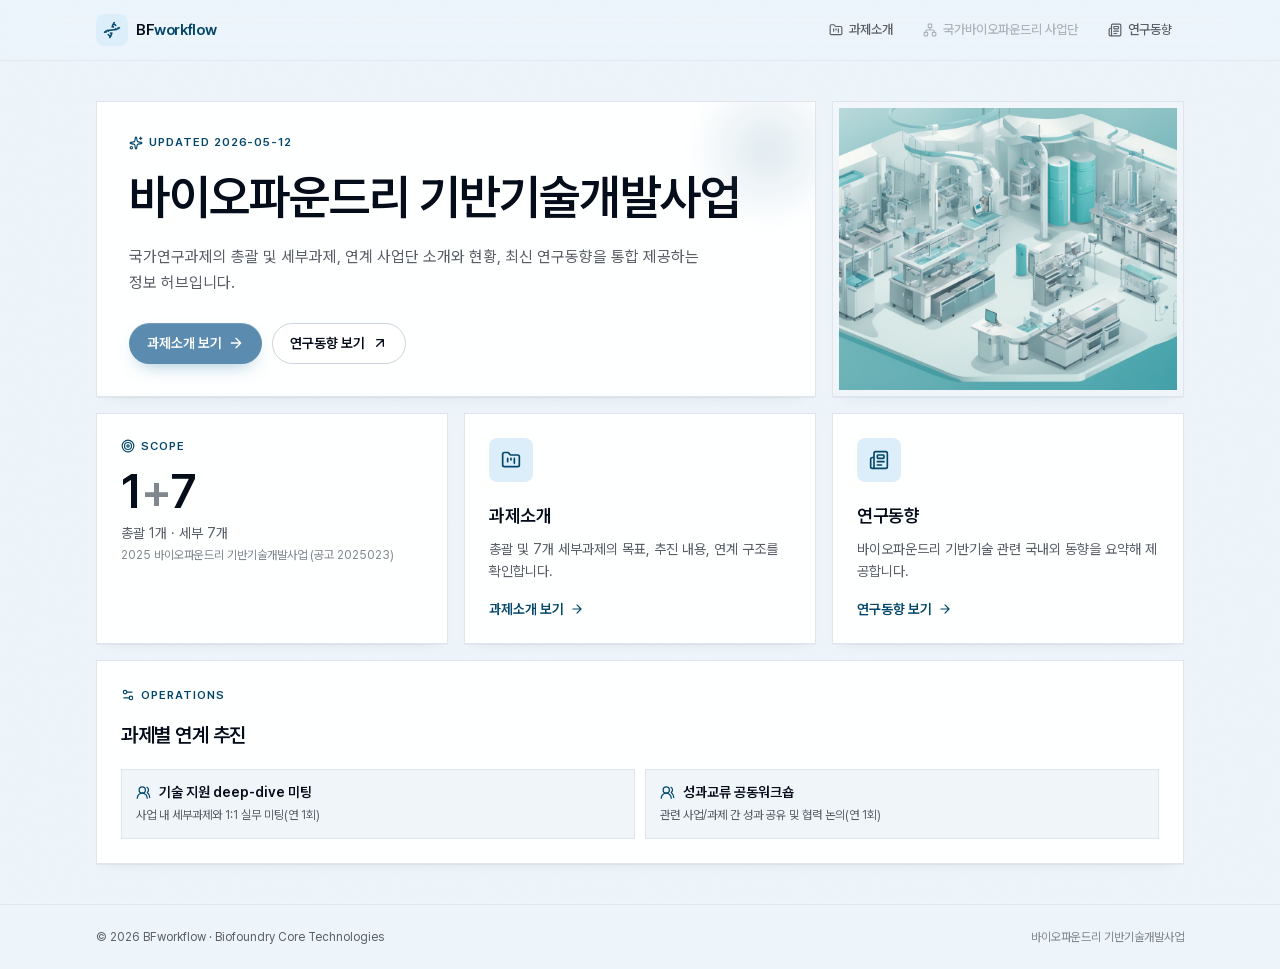
==== commit a0e56adb: "chore: deploy from bfworkflow@f40f378c731b820d9b0cdd9859244434e51c1b7e greendaygh/bfworkflow-project" ====
--- a/index.html
+++ b/index.html
@@ -1,19 +1,19 @@
-<!DOCTYPE html><html lang="ko"> <head><meta charset="UTF-8"><meta name="viewport" content="width=device-width"><meta name="generator" content="Astro v5.18.0"><meta name="description" content="국가연구과제의 총괄 및 세부과제, 연계 사업단 소개와 현황, 최신 연구동향을 통합 제공하는 정보 허브입니다."><meta name="theme-color" content="#f6f7fb"><title>바이오파운드리 기반기술 포털 | 홈</title><meta name="astro-view-transitions-enabled" content="true"><meta name="astro-view-transitions-fallback" content="animate"><script type="module" src="/_astro/ClientRouter.astro_astro_type_script_index_0_lang.CDGfc0hd.js"></script><link rel="stylesheet" href="/_astro/index.C1YLvKmB.css">
+<!DOCTYPE html><html lang="ko"> <head><meta charset="UTF-8"><meta name="viewport" content="width=device-width"><meta name="generator" content="Astro v5.18.0"><meta name="description" content="국가연구과제의 총괄 및 세부과제, 연계 사업단 소개와 현황, 최신 연구동향을 통합 제공하는 정보 허브입니다."><meta name="theme-color" content="#f6f7fb"><title>바이오파운드리 기반기술 포털 | 홈</title><meta name="astro-view-transitions-enabled" content="true"><meta name="astro-view-transitions-fallback" content="animate"><script type="module" src="/_astro/ClientRouter.astro_astro_type_script_index_0_lang.CDGfc0hd.js"></script><link rel="stylesheet" href="/_astro/index.Egaj1fIu.css">
 <style>.bento-grid[data-astro-cid-j7pv25f6]{display:grid;gap:1rem;grid-template-columns:repeat(1,minmax(0,1fr))}@media(min-width:768px){.bento-grid[data-astro-cid-j7pv25f6]{grid-template-columns:repeat(6,minmax(0,1fr))}}.bento-cell[data-astro-cid-j7pv25f6]{position:relative;overflow:hidden;display:flex;flex-direction:column;border-radius:var(--radius-card);border:1px solid var(--color-line);background-color:color-mix(in oklab,var(--color-surface) 92%,transparent);padding:1.5rem;box-shadow:var(--shadow-card);backdrop-filter:blur(6px);animation:bento-in .52s cubic-bezier(.2,.8,.2,1) both}.bento-cell[data-astro-cid-j7pv25f6]:nth-child(2){animation-delay:60ms}.bento-cell[data-astro-cid-j7pv25f6]:nth-child(3){animation-delay:.12s}.bento-cell[data-astro-cid-j7pv25f6]:nth-child(4){animation-delay:.18s}.bento-cell[data-astro-cid-j7pv25f6]:nth-child(5){animation-delay:.24s}.bento-cell[data-astro-cid-j7pv25f6]:nth-child(6){animation-delay:.3s}.bento-cell[data-astro-cid-j7pv25f6]:nth-child(7){animation-delay:.36s}.bento-cell[data-astro-cid-j7pv25f6]:nth-child(8){animation-delay:.42s}@media(min-width:768px){.bento-hero[data-astro-cid-j7pv25f6]{grid-column:span 4 / span 4;grid-row:span 2 / span 2;justify-content:center;padding:2rem}.bento-image[data-astro-cid-j7pv25f6]{grid-column:span 2 / span 2;grid-row:span 2 / span 2;padding:.375rem;background-color:var(--color-surface-alt)}.bento-stat[data-astro-cid-j7pv25f6],.bento-entry[data-astro-cid-j7pv25f6]{grid-column:span 2 / span 2}.bento-pillars[data-astro-cid-j7pv25f6]{grid-column:span 6 / span 6}}.bento-image[data-astro-cid-j7pv25f6] img[data-astro-cid-j7pv25f6]{display:block}.hero-blob[data-astro-cid-j7pv25f6]{position:absolute;right:-4rem;top:-4rem;height:14rem;width:14rem;border-radius:9999px;background-image:radial-gradient(closest-side,color-mix(in oklab,var(--color-accent) 40%,transparent),transparent 70%);opacity:.45;filter:blur(8px);pointer-events:none}.image-gloss[data-astro-cid-j7pv25f6]{position:absolute;inset:0;pointer-events:none;background:radial-gradient(60% 50% at 20% 0%,color-mix(in oklab,var(--color-surface) 35%,transparent),transparent 70%),linear-gradient(135deg,transparent 60%,color-mix(in oklab,var(--color-accent) 14%,transparent) 100%);mix-blend-mode:soft-light}.bento-entry[data-astro-cid-j7pv25f6]{text-decoration:none;color:inherit}@keyframes bento-in{0%{opacity:0;transform:translateY(8px)}to{opacity:1;transform:translateY(0)}}@media(prefers-reduced-motion:reduce){.bento-cell[data-astro-cid-j7pv25f6]{animation:none}}
-</style></head> <body class="site-bg min-h-dvh"> <header class="sticky top-0 z-30 border-b border-[color:var(--color-line)]/80 bg-[color:var(--color-bg)]/75 backdrop-blur-xl"> <div class="mx-auto flex max-w-6xl items-center justify-between gap-4 px-4 py-3.5 sm:px-6 lg:px-8"> <a href="/" class="group flex items-center gap-2 text-[0.95rem] font-semibold tracking-tight text-[color:var(--color-ink-strong)]"> <span class="flex h-8 w-8 items-center justify-center rounded-xl bg-[color:var(--color-accent-soft)] text-[color:var(--color-accent-ink)] transition group-hover:scale-[1.04]"> <svg width="18" height="18" data-icon="lucide:dna">   <symbol id="ai:lucide:dna" viewBox="0 0 24 24"><path fill="none" stroke="currentColor" stroke-linecap="round" stroke-linejoin="round" stroke-width="2" d="m10 16l1.5 1.5M14 8l-1.5-1.5M15 2c-1.798 1.998-2.518 3.995-2.807 5.993M16.5 10.5l1 1M17 6l-2.891-2.891M2 15c6.667-6 13.333 0 20-6m-2 0l.891.891M3.109 14.109L4 15m2.5-2.5l1 1M7 18l2.891 2.891M9 22c1.798-1.998 2.518-3.995 2.807-5.993"/></symbol><use href="#ai:lucide:dna"></use>  </svg> </span> <span>
+</style></head> <body class="site-bg min-h-dvh"> <header class="sticky top-0 z-30 border-b border-[color:var(--color-line)]/80 bg-[color:var(--color-bg)]/75 backdrop-blur-xl"> <div class="mx-auto flex max-w-6xl items-center justify-between gap-4 px-4 py-3.5 sm:px-6 lg:px-8"> <a href="/" class="group flex items-center gap-2 text-[0.95rem] font-semibold tracking-tight text-[color:var(--color-ink-strong)]"> <span class="flex h-8 w-8 items-center justify-center rounded-lg bg-[color:var(--color-accent-soft)] text-[color:var(--color-accent-ink)] transition group-hover:scale-[1.04]"> <svg width="18" height="18" data-icon="lucide:dna">   <symbol id="ai:lucide:dna" viewBox="0 0 24 24"><path fill="none" stroke="currentColor" stroke-linecap="round" stroke-linejoin="round" stroke-width="2" d="m10 16l1.5 1.5M14 8l-1.5-1.5M15 2c-1.798 1.998-2.518 3.995-2.807 5.993M16.5 10.5l1 1M17 6l-2.891-2.891M2 15c6.667-6 13.333 0 20-6m-2 0l.891.891M3.109 14.109L4 15m2.5-2.5l1 1M7 18l2.891 2.891M9 22c1.798-1.998 2.518-3.995 2.807-5.993"/></symbol><use href="#ai:lucide:dna"></use>  </svg> </span> <span>
 BF<span class="text-[color:var(--color-accent-ink)]">workflow</span> </span> </a> <nav class="flex items-center gap-1 sm:gap-1.5"> <a href="/projects" class="inline-flex items-center gap-1.5 rounded-full px-3 py-1.5 text-xs font-medium transition sm:text-[0.82rem] text-[color:var(--color-ink-muted)] hover:bg-[color:var(--color-surface-alt)] hover:text-[color:var(--color-ink-strong)]"> <svg width="14" height="14" aria-hidden="true" data-icon="lucide:folder-kanban">   <symbol id="ai:lucide:folder-kanban" viewBox="0 0 24 24"><path fill="none" stroke="currentColor" stroke-linecap="round" stroke-linejoin="round" stroke-width="2" d="M4 20h16a2 2 0 0 0 2-2V8a2 2 0 0 0-2-2h-7.93a2 2 0 0 1-1.66-.9l-.82-1.2A2 2 0 0 0 7.93 3H4a2 2 0 0 0-2 2v13c0 1.1.9 2 2 2m4-10v4m4-4v2m4-2v6"/></symbol><use href="#ai:lucide:folder-kanban"></use>  </svg> <span>과제소개</span> </a><span aria-disabled="true" title="준비 중" class="inline-flex cursor-not-allowed items-center gap-1.5 rounded-full px-3 py-1.5 text-xs font-medium text-[color:var(--color-ink-subtle)] opacity-60 transition sm:text-[0.82rem]"> <svg width="14" height="14" aria-hidden="true" data-icon="lucide:network">   <symbol id="ai:lucide:network" viewBox="0 0 24 24"><g fill="none" stroke="currentColor" stroke-linecap="round" stroke-linejoin="round" stroke-width="2"><rect width="6" height="6" x="16" y="16" rx="1"/><rect width="6" height="6" x="2" y="16" rx="1"/><rect width="6" height="6" x="9" y="2" rx="1"/><path d="M5 16v-3a1 1 0 0 1 1-1h12a1 1 0 0 1 1 1v3m-7-4V8"/></g></symbol><use href="#ai:lucide:network"></use>  </svg> <span>국가바이오파운드리 사업단</span> </span><a href="/trends" class="inline-flex items-center gap-1.5 rounded-full px-3 py-1.5 text-xs font-medium transition sm:text-[0.82rem] text-[color:var(--color-ink-muted)] hover:bg-[color:var(--color-surface-alt)] hover:text-[color:var(--color-ink-strong)]"> <svg width="14" height="14" aria-hidden="true" data-icon="lucide:newspaper">   <symbol id="ai:lucide:newspaper" viewBox="0 0 24 24"><g fill="none" stroke="currentColor" stroke-linecap="round" stroke-linejoin="round" stroke-width="2"><path d="M15 18h-5m8-4h-8m-6 8h16a2 2 0 0 0 2-2V4a2 2 0 0 0-2-2H8a2 2 0 0 0-2 2v16a2 2 0 0 1-4 0v-9a2 2 0 0 1 2-2h2"/><rect width="8" height="4" x="10" y="6" rx="1"/></g></symbol><use href="#ai:lucide:newspaper"></use>  </svg> <span>연구동향</span> </a> </nav> </div> </header> <main class="relative z-10 mx-auto min-h-[calc(100dvh-132px)] w-full max-w-6xl px-4 py-10 sm:px-6 lg:px-8">  <section class="bento-grid" data-astro-cid-j7pv25f6> <article class="bento-cell bento-hero" data-astro-cid-j7pv25f6> <div class="flex flex-col gap-5" data-astro-cid-j7pv25f6> <p class="eyebrow" data-astro-cid-j7pv25f6> <svg width="14" height="14" data-astro-cid-j7pv25f6="true" data-icon="lucide:sparkles">   <symbol id="ai:lucide:sparkles" viewBox="0 0 24 24"><g fill="none" stroke="currentColor" stroke-linecap="round" stroke-linejoin="round" stroke-width="2"><path d="M11.017 2.814a1 1 0 0 1 1.966 0l1.051 5.558a2 2 0 0 0 1.594 1.594l5.558 1.051a1 1 0 0 1 0 1.966l-5.558 1.051a2 2 0 0 0-1.594 1.594l-1.051 5.558a1 1 0 0 1-1.966 0l-1.051-5.558a2 2 0 0 0-1.594-1.594l-5.558-1.051a1 1 0 0 1 0-1.966l5.558-1.051a2 2 0 0 0 1.594-1.594zM20 2v4m2-2h-4"/><circle cx="4" cy="20" r="2"/></g></symbol><use href="#ai:lucide:sparkles"></use>  </svg> Updated 2026-05-12 </p> <h1 class="text-[clamp(2rem,4vw,3rem)] font-semibold leading-[1.1] tracking-[-0.02em] text-[color:var(--color-ink-strong)]" data-astro-cid-j7pv25f6> 바이오파운드리 기반기술개발사업 </h1> <p class="max-w-xl text-[0.98rem] leading-relaxed text-[color:var(--color-ink-muted)]" data-astro-cid-j7pv25f6> 국가연구과제의 총괄 및 세부과제, 연계 사업단 소개와 현황, 최신 연구동향을 통합 제공하는 정보 허브입니다. </p> <div class="mt-2 flex flex-wrap gap-2.5" data-astro-cid-j7pv25f6> <a href="/projects" class="btn-primary" data-astro-cid-j7pv25f6>
 과제소개 보기
 <svg width="16" height="16" aria-hidden="true" data-astro-cid-j7pv25f6="true" data-icon="lucide:arrow-right">   <symbol id="ai:lucide:arrow-right" viewBox="0 0 24 24"><path fill="none" stroke="currentColor" stroke-linecap="round" stroke-linejoin="round" stroke-width="2" d="M5 12h14m-7-7l7 7l-7 7"/></symbol><use href="#ai:lucide:arrow-right"></use>  </svg> </a> <a href="/trends" class="btn-secondary" data-astro-cid-j7pv25f6>
 연구동향 보기
-<svg width="16" height="16" aria-hidden="true" data-astro-cid-j7pv25f6="true" data-icon="lucide:arrow-up-right">   <symbol id="ai:lucide:arrow-up-right" viewBox="0 0 24 24"><path fill="none" stroke="currentColor" stroke-linecap="round" stroke-linejoin="round" stroke-width="2" d="M7 7h10v10M7 17L17 7"/></symbol><use href="#ai:lucide:arrow-up-right"></use>  </svg> </a> </div> </div> <span aria-hidden="true" class="hero-blob" data-astro-cid-j7pv25f6></span> </article> <article class="bento-cell bento-image" data-astro-cid-j7pv25f6> <img src="/images/generated/home-hero-biofoundry-coretech.png" alt="바이오파운드리 기반기술 개념 비주얼" class="h-full w-full rounded-[calc(var(--radius-card)-0.375rem)] object-cover" data-astro-cid-j7pv25f6> <span aria-hidden="true" class="image-gloss" data-astro-cid-j7pv25f6></span> </article> <article class="bento-cell bento-stat" data-astro-cid-j7pv25f6> <p class="eyebrow" data-astro-cid-j7pv25f6> <svg width="14" height="14" data-astro-cid-j7pv25f6="true" data-icon="lucide:target">   <symbol id="ai:lucide:target" viewBox="0 0 24 24"><g fill="none" stroke="currentColor" stroke-linecap="round" stroke-linejoin="round" stroke-width="2"><circle cx="12" cy="12" r="10"/><circle cx="12" cy="12" r="6"/><circle cx="12" cy="12" r="2"/></g></symbol><use href="#ai:lucide:target"></use>  </svg> Scope
+<svg width="16" height="16" aria-hidden="true" data-astro-cid-j7pv25f6="true" data-icon="lucide:arrow-up-right">   <symbol id="ai:lucide:arrow-up-right" viewBox="0 0 24 24"><path fill="none" stroke="currentColor" stroke-linecap="round" stroke-linejoin="round" stroke-width="2" d="M7 7h10v10M7 17L17 7"/></symbol><use href="#ai:lucide:arrow-up-right"></use>  </svg> </a> </div> </div> <span aria-hidden="true" class="hero-blob" data-astro-cid-j7pv25f6></span> </article> <article class="bento-cell bento-image" data-astro-cid-j7pv25f6> <img src="/images/generated/home-hero-biofoundry-coretech.png" alt="바이오파운드리 기반기술 개념 비주얼" class="h-full w-full rounded-none object-cover" data-astro-cid-j7pv25f6> <span aria-hidden="true" class="image-gloss" data-astro-cid-j7pv25f6></span> </article> <article class="bento-cell bento-stat" data-astro-cid-j7pv25f6> <p class="eyebrow" data-astro-cid-j7pv25f6> <svg width="14" height="14" data-astro-cid-j7pv25f6="true" data-icon="lucide:target">   <symbol id="ai:lucide:target" viewBox="0 0 24 24"><g fill="none" stroke="currentColor" stroke-linecap="round" stroke-linejoin="round" stroke-width="2"><circle cx="12" cy="12" r="10"/><circle cx="12" cy="12" r="6"/><circle cx="12" cy="12" r="2"/></g></symbol><use href="#ai:lucide:target"></use>  </svg> Scope
 </p> <p class="mt-3 text-5xl font-semibold tracking-tight text-[color:var(--color-ink-strong)]" data-astro-cid-j7pv25f6>
 1<span class="text-[color:var(--color-ink-subtle)]" data-astro-cid-j7pv25f6>+</span>7 </p> <p class="mt-2 text-sm text-[color:var(--color-ink-muted)]" data-astro-cid-j7pv25f6>
 총괄 1개 · 세부 7개
 </p> <p class="mt-1 text-xs text-[color:var(--color-ink-subtle)]" data-astro-cid-j7pv25f6>
 2025 바이오파운드리 기반기술개발사업 (공고 2025023)
-</p> </article> <a href="/projects" class="bento-cell bento-entry card-hover group" data-astro-cid-j7pv25f6> <span class="flex h-11 w-11 items-center justify-center rounded-2xl bg-[color:var(--color-accent-soft)] text-[color:var(--color-accent-ink)] transition group-hover:scale-[1.04]" data-astro-cid-j7pv25f6> <svg width="20" height="20" viewBox="0 0 24 24" aria-hidden="true" data-astro-cid-j7pv25f6="true" data-icon="lucide:folder-kanban">   <use href="#ai:lucide:folder-kanban"></use>  </svg> </span> <h2 class="mt-5 text-lg font-semibold tracking-tight text-[color:var(--color-ink-strong)]" data-astro-cid-j7pv25f6> 과제소개 </h2> <p class="mt-2 flex-1 text-sm leading-relaxed text-[color:var(--color-ink-muted)]" data-astro-cid-j7pv25f6> 총괄 및 7개 세부과제의 목표, 추진 내용, 연계 구조를 확인합니다. </p> <span class="mt-4 inline-flex items-center gap-1.5 text-sm font-semibold text-[color:var(--color-accent-ink)]" data-astro-cid-j7pv25f6> 과제소개 보기 <svg width="14" height="14" viewBox="0 0 24 24" class="transition group-hover:translate-x-0.5" aria-hidden="true" data-astro-cid-j7pv25f6="true" data-icon="lucide:arrow-right">   <use href="#ai:lucide:arrow-right"></use>  </svg> </span> </a><a href="/trends" class="bento-cell bento-entry card-hover group" data-astro-cid-j7pv25f6> <span class="flex h-11 w-11 items-center justify-center rounded-2xl bg-[color:var(--color-accent-soft)] text-[color:var(--color-accent-ink)] transition group-hover:scale-[1.04]" data-astro-cid-j7pv25f6> <svg width="20" height="20" viewBox="0 0 24 24" aria-hidden="true" data-astro-cid-j7pv25f6="true" data-icon="lucide:newspaper">   <use href="#ai:lucide:newspaper"></use>  </svg> </span> <h2 class="mt-5 text-lg font-semibold tracking-tight text-[color:var(--color-ink-strong)]" data-astro-cid-j7pv25f6> 연구동향 </h2> <p class="mt-2 flex-1 text-sm leading-relaxed text-[color:var(--color-ink-muted)]" data-astro-cid-j7pv25f6> 바이오파운드리 기반기술 관련 국내외 동향을 요약해 제공합니다. </p> <span class="mt-4 inline-flex items-center gap-1.5 text-sm font-semibold text-[color:var(--color-accent-ink)]" data-astro-cid-j7pv25f6> 연구동향 보기 <svg width="14" height="14" viewBox="0 0 24 24" class="transition group-hover:translate-x-0.5" aria-hidden="true" data-astro-cid-j7pv25f6="true" data-icon="lucide:arrow-right">   <use href="#ai:lucide:arrow-right"></use>  </svg> </span> </a> <article class="bento-cell bento-pillars" data-astro-cid-j7pv25f6> <div data-astro-cid-j7pv25f6> <p class="eyebrow" data-astro-cid-j7pv25f6> <svg width="14" height="14" data-astro-cid-j7pv25f6="true" data-icon="lucide:settings-2">   <symbol id="ai:lucide:settings-2" viewBox="0 0 24 24"><g fill="none" stroke="currentColor" stroke-linecap="round" stroke-linejoin="round" stroke-width="2"><path d="M14 17H5M19 7h-9"/><circle cx="17" cy="17" r="3"/><circle cx="7" cy="7" r="3"/></g></symbol><use href="#ai:lucide:settings-2"></use>  </svg> Operations
+</p> </article> <a href="/projects" class="bento-cell bento-entry card-hover group" data-astro-cid-j7pv25f6> <span class="flex h-11 w-11 items-center justify-center rounded-lg bg-[color:var(--color-accent-soft)] text-[color:var(--color-accent-ink)] transition group-hover:scale-[1.04]" data-astro-cid-j7pv25f6> <svg width="20" height="20" viewBox="0 0 24 24" aria-hidden="true" data-astro-cid-j7pv25f6="true" data-icon="lucide:folder-kanban">   <use href="#ai:lucide:folder-kanban"></use>  </svg> </span> <h2 class="mt-5 text-lg font-semibold tracking-tight text-[color:var(--color-ink-strong)]" data-astro-cid-j7pv25f6> 과제소개 </h2> <p class="mt-2 flex-1 text-sm leading-relaxed text-[color:var(--color-ink-muted)]" data-astro-cid-j7pv25f6> 총괄 및 7개 세부과제의 목표, 추진 내용, 연계 구조를 확인합니다. </p> <span class="mt-4 inline-flex items-center gap-1.5 text-sm font-semibold text-[color:var(--color-accent-ink)]" data-astro-cid-j7pv25f6> 과제소개 보기 <svg width="14" height="14" viewBox="0 0 24 24" class="transition group-hover:translate-x-0.5" aria-hidden="true" data-astro-cid-j7pv25f6="true" data-icon="lucide:arrow-right">   <use href="#ai:lucide:arrow-right"></use>  </svg> </span> </a><a href="/trends" class="bento-cell bento-entry card-hover group" data-astro-cid-j7pv25f6> <span class="flex h-11 w-11 items-center justify-center rounded-lg bg-[color:var(--color-accent-soft)] text-[color:var(--color-accent-ink)] transition group-hover:scale-[1.04]" data-astro-cid-j7pv25f6> <svg width="20" height="20" viewBox="0 0 24 24" aria-hidden="true" data-astro-cid-j7pv25f6="true" data-icon="lucide:newspaper">   <use href="#ai:lucide:newspaper"></use>  </svg> </span> <h2 class="mt-5 text-lg font-semibold tracking-tight text-[color:var(--color-ink-strong)]" data-astro-cid-j7pv25f6> 연구동향 </h2> <p class="mt-2 flex-1 text-sm leading-relaxed text-[color:var(--color-ink-muted)]" data-astro-cid-j7pv25f6> 바이오파운드리 기반기술 관련 국내외 동향을 요약해 제공합니다. </p> <span class="mt-4 inline-flex items-center gap-1.5 text-sm font-semibold text-[color:var(--color-accent-ink)]" data-astro-cid-j7pv25f6> 연구동향 보기 <svg width="14" height="14" viewBox="0 0 24 24" class="transition group-hover:translate-x-0.5" aria-hidden="true" data-astro-cid-j7pv25f6="true" data-icon="lucide:arrow-right">   <use href="#ai:lucide:arrow-right"></use>  </svg> </span> </a> <article class="bento-cell bento-pillars" data-astro-cid-j7pv25f6> <div data-astro-cid-j7pv25f6> <p class="eyebrow" data-astro-cid-j7pv25f6> <svg width="14" height="14" data-astro-cid-j7pv25f6="true" data-icon="lucide:settings-2">   <symbol id="ai:lucide:settings-2" viewBox="0 0 24 24"><g fill="none" stroke="currentColor" stroke-linecap="round" stroke-linejoin="round" stroke-width="2"><path d="M14 17H5M19 7h-9"/><circle cx="17" cy="17" r="3"/><circle cx="7" cy="7" r="3"/></g></symbol><use href="#ai:lucide:settings-2"></use>  </svg> Operations
 </p> <h2 class="mt-3 text-xl font-semibold tracking-tight text-[color:var(--color-ink-strong)]" data-astro-cid-j7pv25f6>
-총괄과제 추진 체계 및 운영
-</h2> <p class="mt-2 max-w-xl text-sm leading-relaxed text-[color:var(--color-ink-muted)]" data-astro-cid-j7pv25f6> 바이오파운드리 기반기술을 워크플로에 적용하여 통합 워크플로와 관리시스템을 개발하고, 국내 연구그룹과 연계하여 활용성을 검증한다. </p> </div> <ul class="mt-5 grid gap-2.5 sm:grid-cols-2" data-astro-cid-j7pv25f6> <li class="flex flex-col gap-1 rounded-2xl border border-[color:var(--color-line)] bg-[color:var(--color-surface-alt)] px-3.5 py-3" data-astro-cid-j7pv25f6> <div class="flex items-center gap-2 text-[color:var(--color-accent-ink)]" data-astro-cid-j7pv25f6> <svg width="15" height="15" aria-hidden="true" data-astro-cid-j7pv25f6="true" data-icon="lucide:users-round">   <symbol id="ai:lucide:users-round" viewBox="0 0 24 24"><g fill="none" stroke="currentColor" stroke-linecap="round" stroke-linejoin="round" stroke-width="2"><path d="M18 21a8 8 0 0 0-16 0"/><circle cx="10" cy="8" r="5"/><path d="M22 20c0-3.37-2-6.5-4-8a5 5 0 0 0-.45-8.3"/></g></symbol><use href="#ai:lucide:users-round"></use>  </svg> <span class="text-sm font-semibold text-[color:var(--color-ink-strong)]" data-astro-cid-j7pv25f6>기술 지원 deep-dive 미팅</span> </div> <span class="text-xs leading-relaxed text-[color:var(--color-ink-muted)]" data-astro-cid-j7pv25f6>사업 내 세부과제와 1:1 실무 미팅(연 1회)</span> </li><li class="flex flex-col gap-1 rounded-2xl border border-[color:var(--color-line)] bg-[color:var(--color-surface-alt)] px-3.5 py-3" data-astro-cid-j7pv25f6> <div class="flex items-center gap-2 text-[color:var(--color-accent-ink)]" data-astro-cid-j7pv25f6> <svg width="15" height="15" viewBox="0 0 24 24" aria-hidden="true" data-astro-cid-j7pv25f6="true" data-icon="lucide:users-round">   <use href="#ai:lucide:users-round"></use>  </svg> <span class="text-sm font-semibold text-[color:var(--color-ink-strong)]" data-astro-cid-j7pv25f6>성과교류 공동워크숍</span> </div> <span class="text-xs leading-relaxed text-[color:var(--color-ink-muted)]" data-astro-cid-j7pv25f6>관련 사업/과제 간 성과 공유 및 협력 논의(연 1회)</span> </li> </ul> </article> </section>  </main> <footer class="relative z-10 border-t border-[color:var(--color-line)]/80 bg-[color:var(--color-bg)]/70 backdrop-blur-xl"> <div class="mx-auto flex max-w-6xl flex-col items-start justify-between gap-2 px-4 py-6 text-xs text-[color:var(--color-ink-muted)] sm:flex-row sm:items-center sm:px-6 lg:px-8"> <span>© 2026 BFworkflow · Biofoundry Core Technologies</span> <span class="text-[color:var(--color-ink-subtle)]">
+과제별 연계 추진
+</h2> </div> <ul class="mt-5 grid gap-2.5 sm:grid-cols-2" data-astro-cid-j7pv25f6> <li class="flex flex-col gap-1 rounded-none border border-[color:var(--color-line)] bg-[color:var(--color-surface-alt)] px-3.5 py-3" data-astro-cid-j7pv25f6> <div class="flex items-center gap-2 text-[color:var(--color-accent-ink)]" data-astro-cid-j7pv25f6> <svg width="15" height="15" aria-hidden="true" data-astro-cid-j7pv25f6="true" data-icon="lucide:users-round">   <symbol id="ai:lucide:users-round" viewBox="0 0 24 24"><g fill="none" stroke="currentColor" stroke-linecap="round" stroke-linejoin="round" stroke-width="2"><path d="M18 21a8 8 0 0 0-16 0"/><circle cx="10" cy="8" r="5"/><path d="M22 20c0-3.37-2-6.5-4-8a5 5 0 0 0-.45-8.3"/></g></symbol><use href="#ai:lucide:users-round"></use>  </svg> <span class="text-sm font-semibold text-[color:var(--color-ink-strong)]" data-astro-cid-j7pv25f6>기술 지원 deep-dive 미팅</span> </div> <span class="text-xs leading-relaxed text-[color:var(--color-ink-muted)]" data-astro-cid-j7pv25f6>사업 내 세부과제와 1:1 실무 미팅(연 1회)</span> </li><li class="flex flex-col gap-1 rounded-none border border-[color:var(--color-line)] bg-[color:var(--color-surface-alt)] px-3.5 py-3" data-astro-cid-j7pv25f6> <div class="flex items-center gap-2 text-[color:var(--color-accent-ink)]" data-astro-cid-j7pv25f6> <svg width="15" height="15" viewBox="0 0 24 24" aria-hidden="true" data-astro-cid-j7pv25f6="true" data-icon="lucide:users-round">   <use href="#ai:lucide:users-round"></use>  </svg> <span class="text-sm font-semibold text-[color:var(--color-ink-strong)]" data-astro-cid-j7pv25f6>성과교류 공동워크숍</span> </div> <span class="text-xs leading-relaxed text-[color:var(--color-ink-muted)]" data-astro-cid-j7pv25f6>관련 사업/과제 간 성과 공유 및 협력 논의(연 1회)</span> </li> </ul> </article> </section>  </main> <footer class="relative z-10 border-t border-[color:var(--color-line)]/80 bg-[color:var(--color-bg)]/70 backdrop-blur-xl"> <div class="mx-auto flex max-w-6xl flex-col items-start justify-between gap-2 px-4 py-6 text-xs text-[color:var(--color-ink-muted)] sm:flex-row sm:items-center sm:px-6 lg:px-8"> <span>© 2026 BFworkflow · Biofoundry Core Technologies</span> <span class="text-[color:var(--color-ink-subtle)]">
 바이오파운드리 기반기술개발사업
 </span> </div> </footer> </body></html> 
--- a/_astro/index.Egaj1fIu.css
+++ b/_astro/index.Egaj1fIu.css
@@ -0,0 +1 @@
+/*! tailwindcss v4.2.1 | MIT License | https://tailwindcss.com */@layer properties{@supports (((-webkit-hyphens:none)) and (not (margin-trim:inline))) or ((-moz-orient:inline) and (not (color:rgb(from red r g b)))){*,:before,:after,::backdrop{--tw-rotate-x:initial;--tw-rotate-y:initial;--tw-rotate-z:initial;--tw-skew-x:initial;--tw-skew-y:initial;--tw-space-y-reverse:0;--tw-border-style:solid;--tw-leading:initial;--tw-font-weight:initial;--tw-tracking:initial;--tw-shadow:0 0 #0000;--tw-shadow-color:initial;--tw-shadow-alpha:100%;--tw-inset-shadow:0 0 #0000;--tw-inset-shadow-color:initial;--tw-inset-shadow-alpha:100%;--tw-ring-color:initial;--tw-ring-shadow:0 0 #0000;--tw-inset-ring-color:initial;--tw-inset-ring-shadow:0 0 #0000;--tw-ring-inset:initial;--tw-ring-offset-width:0px;--tw-ring-offset-color:#fff;--tw-ring-offset-shadow:0 0 #0000;--tw-blur:initial;--tw-brightness:initial;--tw-contrast:initial;--tw-grayscale:initial;--tw-hue-rotate:initial;--tw-invert:initial;--tw-opacity:initial;--tw-saturate:initial;--tw-sepia:initial;--tw-drop-shadow:initial;--tw-drop-shadow-color:initial;--tw-drop-shadow-alpha:100%;--tw-drop-shadow-size:initial;--tw-backdrop-blur:initial;--tw-backdrop-brightness:initial;--tw-backdrop-contrast:initial;--tw-backdrop-grayscale:initial;--tw-backdrop-hue-rotate:initial;--tw-backdrop-invert:initial;--tw-backdrop-opacity:initial;--tw-backdrop-saturate:initial;--tw-backdrop-sepia:initial;--tw-translate-x:0;--tw-translate-y:0;--tw-translate-z:0}}}@layer theme{:root,:host{--font-sans:"Pretendard Variable", "Pretendard", "Noto Sans KR", -apple-system, BlinkMacSystemFont, "Segoe UI", system-ui, sans-serif;--font-mono:ui-monospace, SFMono-Regular, Menlo, Monaco, Consolas, "Liberation Mono", "Courier New", monospace;--spacing:.25rem;--container-xl:36rem;--container-3xl:48rem;--container-6xl:72rem;--text-xs:.75rem;--text-xs--line-height:calc(1 / .75);--text-sm:.875rem;--text-sm--line-height:calc(1.25 / .875);--text-base:1rem;--text-base--line-height: 1.5 ;--text-lg:1.125rem;--text-lg--line-height:calc(1.75 / 1.125);--text-xl:1.25rem;--text-xl--line-height:calc(1.75 / 1.25);--text-2xl:1.5rem;--text-2xl--line-height:calc(2 / 1.5);--text-3xl:1.875rem;--text-3xl--line-height: 1.2 ;--text-4xl:2.25rem;--text-4xl--line-height:calc(2.5 / 2.25);--text-5xl:3rem;--text-5xl--line-height:1;--font-weight-medium:500;--font-weight-semibold:600;--tracking-tight:-.025em;--tracking-wide:.025em;--leading-snug:1.375;--leading-relaxed:1.625;--radius-lg:.5rem;--blur-xl:24px;--default-transition-duration:.15s;--default-transition-timing-function:cubic-bezier(.4, 0, .2, 1);--default-font-family:var(--font-sans);--default-mono-font-family:var(--font-mono);--color-bg:oklch(96.5% .012 240);--color-surface:oklch(100% 0 0);--color-surface-alt:oklch(96.8% .008 245);--color-ink:oklch(24% .02 260);--color-ink-strong:oklch(16% .03 260);--color-ink-muted:oklch(48% .015 260);--color-ink-subtle:oklch(62% .015 260);--color-line:oklch(92% .01 250);--color-line-strong:oklch(86% .012 250);--color-accent:oklch(62% .075 240);--color-accent-ink:oklch(38% .085 240);--color-accent-soft:oklch(94% .025 240);--color-accent-ring:oklch(72% .08 240);--color-highlight:oklch(94% .05 95);--color-highlight-ink:oklch(42% .09 80);--radius-card:0;--radius-pill:9999px;--shadow-card:0 1px 0 #0f172a0a, 0 6px 16px -12px #0f172a29;--shadow-card-hover:0 1px 0 #0f172a0d, 0 12px 26px -16px #0f172a33}}@layer base{*,:after,:before,::backdrop{box-sizing:border-box;border:0 solid;margin:0;padding:0}::file-selector-button{box-sizing:border-box;border:0 solid;margin:0;padding:0}html,:host{-webkit-text-size-adjust:100%;tab-size:4;line-height:1.5;font-family:var(--default-font-family,ui-sans-serif, system-ui, sans-serif, "Apple Color Emoji", "Segoe UI Emoji", "Segoe UI Symbol", "Noto Color Emoji");font-feature-settings:var(--default-font-feature-settings,normal);font-variation-settings:var(--default-font-variation-settings,normal);-webkit-tap-highlight-color:transparent}hr{height:0;color:inherit;border-top-width:1px}abbr:where([title]){-webkit-text-decoration:underline dotted;text-decoration:underline dotted}h1,h2,h3,h4,h5,h6{font-size:inherit;font-weight:inherit}a{color:inherit;-webkit-text-decoration:inherit;text-decoration:inherit}b,strong{font-weight:bolder}code,kbd,samp,pre{font-family:var(--default-mono-font-family,ui-monospace, SFMono-Regular, Menlo, Monaco, Consolas, "Liberation Mono", "Courier New", monospace);font-feature-settings:var(--default-mono-font-feature-settings,normal);font-variation-settings:var(--default-mono-font-variation-settings,normal);font-size:1em}small{font-size:80%}sub,sup{vertical-align:baseline;font-size:75%;line-height:0;position:relative}sub{bottom:-.25em}sup{top:-.5em}table{text-indent:0;border-color:inherit;border-collapse:collapse}:-moz-focusring{outline:auto}progress{vertical-align:baseline}summary{display:list-item}ol,ul,menu{list-style:none}img,svg,video,canvas,audio,iframe,embed,object{vertical-align:middle;display:block}img,video{max-width:100%;height:auto}button,input,select,optgroup,textarea{font:inherit;font-feature-settings:inherit;font-variation-settings:inherit;letter-spacing:inherit;color:inherit;opacity:1;background-color:#0000;border-radius:0}::file-selector-button{font:inherit;font-feature-settings:inherit;font-variation-settings:inherit;letter-spacing:inherit;color:inherit;opacity:1;background-color:#0000;border-radius:0}:where(select:is([multiple],[size])) optgroup{font-weight:bolder}:where(select:is([multiple],[size])) optgroup option{padding-inline-start:20px}::file-selector-button{margin-inline-end:4px}::placeholder{opacity:1}@supports (not ((-webkit-appearance:-apple-pay-button))) or (contain-intrinsic-size:1px){::placeholder{color:currentColor}@supports (color:color-mix(in lab,red,red)){::placeholder{color:color-mix(in oklab,currentcolor 50%,transparent)}}}textarea{resize:vertical}::-webkit-search-decoration{-webkit-appearance:none}::-webkit-date-and-time-value{min-height:1lh;text-align:inherit}::-webkit-datetime-edit{display:inline-flex}::-webkit-datetime-edit-fields-wrapper{padding:0}::-webkit-datetime-edit{padding-block:0}::-webkit-datetime-edit-year-field{padding-block:0}::-webkit-datetime-edit-month-field{padding-block:0}::-webkit-datetime-edit-day-field{padding-block:0}::-webkit-datetime-edit-hour-field{padding-block:0}::-webkit-datetime-edit-minute-field{padding-block:0}::-webkit-datetime-edit-second-field{padding-block:0}::-webkit-datetime-edit-millisecond-field{padding-block:0}::-webkit-datetime-edit-meridiem-field{padding-block:0}::-webkit-calendar-picker-indicator{line-height:1}:-moz-ui-invalid{box-shadow:none}button,input:where([type=button],[type=reset],[type=submit]){appearance:button}::file-selector-button{appearance:button}::-webkit-inner-spin-button{height:auto}::-webkit-outer-spin-button{height:auto}[hidden]:where(:not([hidden=until-found])){display:none!important}}@layer components;@layer utilities{.relative{position:relative}.static{position:static}.sticky{position:sticky}.top-0{top:calc(var(--spacing) * 0)}.z-10{z-index:10}.z-30{z-index:30}.mx-auto{margin-inline:auto}.section-subtitle{color:var(--color-ink-muted);margin-top:.5rem;font-size:.95rem;line-height:1.7}.mt-0\.5{margin-top:calc(var(--spacing) * .5)}.mt-1{margin-top:calc(var(--spacing) * 1)}.mt-2{margin-top:calc(var(--spacing) * 2)}.mt-3{margin-top:calc(var(--spacing) * 3)}.mt-4{margin-top:calc(var(--spacing) * 4)}.mt-5{margin-top:calc(var(--spacing) * 5)}.mt-6{margin-top:calc(var(--spacing) * 6)}.mt-8{margin-top:calc(var(--spacing) * 8)}.btn-primary{border-radius:var(--radius-pill);background-color:var(--color-accent);color:#fff;align-items:center;gap:.4rem;padding:.55rem 1.1rem;font-size:.875rem;font-weight:600;transition:transform .18s,box-shadow .18s,background-color .18s;display:inline-flex;box-shadow:inset 0 1px #ffffff26,0 8px 20px -10px #3179a699}.btn-secondary{border-radius:var(--radius-pill);background-color:var(--color-surface);border:1px solid var(--color-line-strong);color:var(--color-ink-strong);align-items:center;gap:.4rem;padding:.55rem 1.1rem;font-size:.875rem;font-weight:600;transition:transform .18s,box-shadow .18s,border-color .18s;display:inline-flex}.eyebrow{letter-spacing:.08em;text-transform:uppercase;color:var(--color-accent-ink);align-items:center;gap:.4rem;font-size:.72rem;font-weight:600;display:inline-flex}.badge{border-radius:var(--radius-pill);border:1px solid var(--color-line);background-color:var(--color-surface);color:var(--color-ink-muted);align-items:center;padding:.25rem .7rem;font-size:.72rem;font-weight:500;display:inline-flex}.badge-accent{border-radius:var(--radius-pill);border:1px solid #b1c6d6;align-items:center;display:inline-flex}@supports (color:color-mix(in lab,red,red)){.badge-accent{border:1px solid color-mix(in oklab,var(--color-accent) 35%,var(--color-line))}}.badge-accent{background-color:var(--color-accent-soft);color:var(--color-accent-ink);padding:.25rem .7rem;font-size:.72rem;font-weight:600}.contents{display:contents}.flex{display:flex}.grid{display:grid}.inline{display:inline}.inline-flex{display:inline-flex}.h-8{height:calc(var(--spacing) * 8)}.h-9{height:calc(var(--spacing) * 9)}.h-10{height:calc(var(--spacing) * 10)}.h-11{height:calc(var(--spacing) * 11)}.h-44{height:calc(var(--spacing) * 44)}.h-full{height:100%}.min-h-\[calc\(100dvh-132px\)\]{min-height:calc(100dvh - 132px)}.min-h-dvh{min-height:100dvh}.w-8{width:calc(var(--spacing) * 8)}.w-9{width:calc(var(--spacing) * 9)}.w-10{width:calc(var(--spacing) * 10)}.w-11{width:calc(var(--spacing) * 11)}.w-24{width:calc(var(--spacing) * 24)}.w-full{width:100%}.max-w-3xl{max-width:var(--container-3xl)}.max-w-6xl{max-width:var(--container-6xl)}.max-w-xl{max-width:var(--container-xl)}.flex-1{flex:1}.flex-shrink-0{flex-shrink:0}.border-collapse{border-collapse:collapse}.transform{transform:var(--tw-rotate-x,) var(--tw-rotate-y,) var(--tw-rotate-z,) var(--tw-skew-x,) var(--tw-skew-y,)}.cursor-not-allowed{cursor:not-allowed}.flex-col{flex-direction:column}.flex-wrap{flex-wrap:wrap}.items-center{align-items:center}.items-start{align-items:flex-start}.justify-between{justify-content:space-between}.justify-center{justify-content:center}.justify-end{justify-content:flex-end}.gap-1{gap:calc(var(--spacing) * 1)}.gap-1\.5{gap:calc(var(--spacing) * 1.5)}.gap-2{gap:calc(var(--spacing) * 2)}.gap-2\.5{gap:calc(var(--spacing) * 2.5)}.gap-3{gap:calc(var(--spacing) * 3)}.gap-4{gap:calc(var(--spacing) * 4)}.gap-5{gap:calc(var(--spacing) * 5)}.gap-8{gap:calc(var(--spacing) * 8)}:where(.space-y-1>:not(:last-child)){--tw-space-y-reverse:0;margin-block-start:calc(calc(var(--spacing) * 1) * var(--tw-space-y-reverse));margin-block-end:calc(calc(var(--spacing) * 1) * calc(1 - var(--tw-space-y-reverse)))}.self-start{align-self:flex-start}.overflow-hidden{overflow:hidden}.section-card{border-radius:var(--radius-card);border:1px solid var(--color-line);background-color:#ffffffeb}@supports (color:color-mix(in lab,red,red)){.section-card{background-color:color-mix(in oklab,var(--color-surface) 92%,transparent)}}.section-card{box-shadow:var(--shadow-card);-webkit-backdrop-filter:blur(6px);backdrop-filter:blur(6px);padding:1.5rem}.rounded-full{border-radius:3.40282e38px}.rounded-lg{border-radius:var(--radius-lg)}.rounded-none{border-radius:0}.border{border-style:var(--tw-border-style);border-width:1px}.border-t{border-top-style:var(--tw-border-style);border-top-width:1px}.border-b{border-bottom-style:var(--tw-border-style);border-bottom-width:1px}.border-dashed{--tw-border-style:dashed;border-style:dashed}.border-\[color\:var\(--color-line\)\]{border-color:var(--color-line)}.border-\[color\:var\(--color-line\)\]\/80{border-color:#e0e5ebcc}@supports (color:color-mix(in lab,red,red)){.border-\[color\:var\(--color-line\)\]\/80{border-color:color-mix(in oklab,var(--color-line) 80%,transparent)}}.bg-\[color\:var\(--color-accent-soft\)\]{background-color:var(--color-accent-soft)}.bg-\[color\:var\(--color-bg\)\]\/70{background-color:#edf5fbb3}@supports (color:color-mix(in lab,red,red)){.bg-\[color\:var\(--color-bg\)\]\/70{background-color:color-mix(in oklab,var(--color-bg) 70%,transparent)}}.bg-\[color\:var\(--color-bg\)\]\/75{background-color:#edf5fbbf}@supports (color:color-mix(in lab,red,red)){.bg-\[color\:var\(--color-bg\)\]\/75{background-color:color-mix(in oklab,var(--color-bg) 75%,transparent)}}.bg-\[color\:var\(--color-surface\)\]{background-color:var(--color-surface)}.bg-\[color\:var\(--color-surface-alt\)\]{background-color:var(--color-surface-alt)}.object-cover{object-fit:cover}.p-3{padding:calc(var(--spacing) * 3)}.p-4{padding:calc(var(--spacing) * 4)}.p-6{padding:calc(var(--spacing) * 6)}.px-3{padding-inline:calc(var(--spacing) * 3)}.px-3\.5{padding-inline:calc(var(--spacing) * 3.5)}.px-4{padding-inline:calc(var(--spacing) * 4)}.py-1\.5{padding-block:calc(var(--spacing) * 1.5)}.py-2\.5{padding-block:calc(var(--spacing) * 2.5)}.py-3{padding-block:calc(var(--spacing) * 3)}.py-3\.5{padding-block:calc(var(--spacing) * 3.5)}.py-6{padding-block:calc(var(--spacing) * 6)}.py-10{padding-block:calc(var(--spacing) * 10)}.pt-3{padding-top:calc(var(--spacing) * 3)}.pt-6{padding-top:calc(var(--spacing) * 6)}.text-left{text-align:left}.section-title{letter-spacing:-.015em;color:var(--color-ink-strong);font-size:1.25rem;font-weight:650;line-height:1.35}.text-2xl{font-size:var(--text-2xl);line-height:var(--tw-leading,var(--text-2xl--line-height))}.text-3xl{font-size:var(--text-3xl);line-height:var(--tw-leading,var(--text-3xl--line-height))}.text-5xl{font-size:var(--text-5xl);line-height:var(--tw-leading,var(--text-5xl--line-height))}.text-base{font-size:var(--text-base);line-height:var(--tw-leading,var(--text-base--line-height))}.text-lg{font-size:var(--text-lg);line-height:var(--tw-leading,var(--text-lg--line-height))}.text-sm{font-size:var(--text-sm);line-height:var(--tw-leading,var(--text-sm--line-height))}.text-xl{font-size:var(--text-xl);line-height:var(--tw-leading,var(--text-xl--line-height))}.text-xs{font-size:var(--text-xs);line-height:var(--tw-leading,var(--text-xs--line-height))}.text-\[0\.95rem\]{font-size:.95rem}.text-\[0\.98rem\]{font-size:.98rem}.text-\[clamp\(2rem\,4vw\,3rem\)\]{font-size:clamp(2rem,4vw,3rem)}.leading-\[1\.1\]{--tw-leading:1.1;line-height:1.1}.leading-\[1\.15\]{--tw-leading:1.15;line-height:1.15}.leading-relaxed{--tw-leading:var(--leading-relaxed);line-height:var(--leading-relaxed)}.leading-snug{--tw-leading:var(--leading-snug);line-height:var(--leading-snug)}.font-medium{--tw-font-weight:var(--font-weight-medium);font-weight:var(--font-weight-medium)}.font-semibold{--tw-font-weight:var(--font-weight-semibold);font-weight:var(--font-weight-semibold)}.tracking-\[-0\.02em\]{--tw-tracking:-.02em;letter-spacing:-.02em}.tracking-tight{--tw-tracking:var(--tracking-tight);letter-spacing:var(--tracking-tight)}.tracking-wide{--tw-tracking:var(--tracking-wide);letter-spacing:var(--tracking-wide)}.whitespace-nowrap{white-space:nowrap}.text-\[color\:var\(--color-accent-ink\)\]{color:var(--color-accent-ink)}.text-\[color\:var\(--color-ink\)\]{color:var(--color-ink)}.text-\[color\:var\(--color-ink-muted\)\]{color:var(--color-ink-muted)}.text-\[color\:var\(--color-ink-strong\)\]{color:var(--color-ink-strong)}.text-\[color\:var\(--color-ink-subtle\)\]{color:var(--color-ink-subtle)}.uppercase{text-transform:uppercase}.opacity-60{opacity:.6}.shadow-\[inset_0_0_0_1px_color-mix\(in_oklab\,var\(--color-accent\)_30\%\,var\(--color-line\)\)\]{--tw-shadow:inset 0 0 0 1px var(--tw-shadow-color,#b8cbd9)}@supports (color:color-mix(in lab,red,red)){.shadow-\[inset_0_0_0_1px_color-mix\(in_oklab\,var\(--color-accent\)_30\%\,var\(--color-line\)\)\]{--tw-shadow:inset 0 0 0 1px var(--tw-shadow-color,color-mix(in oklab,var(--color-accent) 30%,var(--color-line)))}}.shadow-\[inset_0_0_0_1px_color-mix\(in_oklab\,var\(--color-accent\)_30\%\,var\(--color-line\)\)\]{box-shadow:var(--tw-inset-shadow),var(--tw-inset-ring-shadow),var(--tw-ring-offset-shadow),var(--tw-ring-shadow),var(--tw-shadow)}.shadow-\[var\(--shadow-card\)\]{--tw-shadow:var(--shadow-card);box-shadow:var(--tw-inset-shadow),var(--tw-inset-ring-shadow),var(--tw-ring-offset-shadow),var(--tw-ring-shadow),var(--tw-shadow)}.filter{filter:var(--tw-blur,) var(--tw-brightness,) var(--tw-contrast,) var(--tw-grayscale,) var(--tw-hue-rotate,) var(--tw-invert,) var(--tw-saturate,) var(--tw-sepia,) var(--tw-drop-shadow,)}.backdrop-blur-xl{--tw-backdrop-blur:blur(var(--blur-xl));-webkit-backdrop-filter:var(--tw-backdrop-blur,) var(--tw-backdrop-brightness,) var(--tw-backdrop-contrast,) var(--tw-backdrop-grayscale,) var(--tw-backdrop-hue-rotate,) var(--tw-backdrop-invert,) var(--tw-backdrop-opacity,) var(--tw-backdrop-saturate,) var(--tw-backdrop-sepia,);backdrop-filter:var(--tw-backdrop-blur,) var(--tw-backdrop-brightness,) var(--tw-backdrop-contrast,) var(--tw-backdrop-grayscale,) var(--tw-backdrop-hue-rotate,) var(--tw-backdrop-invert,) var(--tw-backdrop-opacity,) var(--tw-backdrop-saturate,) var(--tw-backdrop-sepia,)}.backdrop-filter{-webkit-backdrop-filter:var(--tw-backdrop-blur,) var(--tw-backdrop-brightness,) var(--tw-backdrop-contrast,) var(--tw-backdrop-grayscale,) var(--tw-backdrop-hue-rotate,) var(--tw-backdrop-invert,) var(--tw-backdrop-opacity,) var(--tw-backdrop-saturate,) var(--tw-backdrop-sepia,);backdrop-filter:var(--tw-backdrop-blur,) var(--tw-backdrop-brightness,) var(--tw-backdrop-contrast,) var(--tw-backdrop-grayscale,) var(--tw-backdrop-hue-rotate,) var(--tw-backdrop-invert,) var(--tw-backdrop-opacity,) var(--tw-backdrop-saturate,) var(--tw-backdrop-sepia,)}.transition{transition-property:color,background-color,border-color,outline-color,text-decoration-color,fill,stroke,--tw-gradient-from,--tw-gradient-via,--tw-gradient-to,opacity,box-shadow,transform,translate,scale,rotate,filter,-webkit-backdrop-filter,backdrop-filter,display,content-visibility,overlay,pointer-events;transition-timing-function:var(--tw-ease,var(--default-transition-timing-function));transition-duration:var(--tw-duration,var(--default-transition-duration))}.card-hover{transition:transform .22s,box-shadow .22s,border-color .22s}@media(hover:hover){.group-hover\:translate-x-0\.5:is(:where(.group):hover *){--tw-translate-x:calc(var(--spacing) * .5);translate:var(--tw-translate-x) var(--tw-translate-y)}.group-hover\:scale-\[1\.04\]:is(:where(.group):hover *){scale:1.04}.hover\:bg-\[color\:var\(--color-surface-alt\)\]:hover{background-color:var(--color-surface-alt)}.hover\:text-\[color\:var\(--color-ink-strong\)\]:hover{color:var(--color-ink-strong)}}@media(min-width:40rem){.sm\:grid-cols-2{grid-template-columns:repeat(2,minmax(0,1fr))}.sm\:flex-row{flex-direction:row}.sm\:items-center{align-items:center}.sm\:gap-1\.5{gap:calc(var(--spacing) * 1.5)}.sm\:px-6{padding-inline:calc(var(--spacing) * 6)}.sm\:text-4xl{font-size:var(--text-4xl);line-height:var(--tw-leading,var(--text-4xl--line-height))}.sm\:text-\[0\.82rem\]{font-size:.82rem}}@media(min-width:48rem){.md\:h-full{height:100%}.md\:grid-cols-2{grid-template-columns:repeat(2,minmax(0,1fr))}.md\:grid-cols-3{grid-template-columns:repeat(3,minmax(0,1fr))}.md\:grid-cols-\[240px_1fr\]{grid-template-columns:240px 1fr}}@media(min-width:64rem){.lg\:grid-cols-3{grid-template-columns:repeat(3,minmax(0,1fr))}.lg\:grid-cols-4{grid-template-columns:repeat(4,minmax(0,1fr))}.lg\:grid-cols-\[1\.2fr_0\.8fr\]{grid-template-columns:1.2fr .8fr}.lg\:items-center{align-items:center}.lg\:px-8{padding-inline:calc(var(--spacing) * 8)}}@media(min-width:80rem){.xl\:grid-cols-3{grid-template-columns:repeat(3,minmax(0,1fr))}.xl\:grid-cols-4{grid-template-columns:repeat(4,minmax(0,1fr))}}}@font-face{font-family:Pretendard Variable;font-weight:45 920;font-style:normal;font-display:swap;src:url(/_astro/PretendardVariable.CJuje-Rk.woff2)format("woff2-variations")}:root{color-scheme:light}html{background-color:var(--color-bg)}body{font-family:var(--font-sans);color:var(--color-ink);-webkit-font-smoothing:antialiased;text-rendering:optimizelegibility;font-feature-settings:"ss03","cv11"}.site-bg{background-color:var(--color-bg);position:relative}.site-bg:before{content:"";pointer-events:none;opacity:.04;mix-blend-mode:multiply;z-index:0;background-image:url("data:image/svg+xml;utf8,<svg xmlns='http://www.w3.org/2000/svg' width='160' height='160'><filter id='n'><feTurbulence type='fractalNoise' baseFrequency='0.9' numOctaves='2' stitchTiles='stitch'/><feColorMatrix values='0 0 0 0 0.08 0 0 0 0 0.1 0 0 0 0 0.15 0 0 0 0.5 0'/></filter><rect width='100%' height='100%' filter='url(%23n)' opacity='0.5'/></svg>");position:fixed;inset:0}.btn-primary:hover{background-color:#427ba1;transform:translateY(-1px)}.btn-secondary:hover{border-color:var(--color-accent-ring);transform:translateY(-1px)}.card-hover:hover{box-shadow:var(--shadow-card-hover);border-color:#b5cee1;transform:translateY(-2px)}@supports (color:color-mix(in lab,red,red)){.card-hover:hover{border-color:color-mix(in oklab,var(--color-accent-ring) 40%,var(--color-line))}}:focus-visible{outline:2px solid var(--color-accent-ring);outline-offset:3px;border-radius:2px}@media(prefers-reduced-motion:reduce){*,:before,:after{transition-duration:0s!important;animation-duration:0s!important}}@property --tw-rotate-x{syntax:"*";inherits:false}@property --tw-rotate-y{syntax:"*";inherits:false}@property --tw-rotate-z{syntax:"*";inherits:false}@property --tw-skew-x{syntax:"*";inherits:false}@property --tw-skew-y{syntax:"*";inherits:false}@property --tw-space-y-reverse{syntax:"*";inherits:false;initial-value:0}@property --tw-border-style{syntax:"*";inherits:false;initial-value:solid}@property --tw-leading{syntax:"*";inherits:false}@property --tw-font-weight{syntax:"*";inherits:false}@property --tw-tracking{syntax:"*";inherits:false}@property --tw-shadow{syntax:"*";inherits:false;initial-value:0 0 #0000}@property --tw-shadow-color{syntax:"*";inherits:false}@property --tw-shadow-alpha{syntax:"<percentage>";inherits:false;initial-value:100%}@property --tw-inset-shadow{syntax:"*";inherits:false;initial-value:0 0 #0000}@property --tw-inset-shadow-color{syntax:"*";inherits:false}@property --tw-inset-shadow-alpha{syntax:"<percentage>";inherits:false;initial-value:100%}@property --tw-ring-color{syntax:"*";inherits:false}@property --tw-ring-shadow{syntax:"*";inherits:false;initial-value:0 0 #0000}@property --tw-inset-ring-color{syntax:"*";inherits:false}@property --tw-inset-ring-shadow{syntax:"*";inherits:false;initial-value:0 0 #0000}@property --tw-ring-inset{syntax:"*";inherits:false}@property --tw-ring-offset-width{syntax:"<length>";inherits:false;initial-value:0}@property --tw-ring-offset-color{syntax:"*";inherits:false;initial-value:#fff}@property --tw-ring-offset-shadow{syntax:"*";inherits:false;initial-value:0 0 #0000}@property --tw-blur{syntax:"*";inherits:false}@property --tw-brightness{syntax:"*";inherits:false}@property --tw-contrast{syntax:"*";inherits:false}@property --tw-grayscale{syntax:"*";inherits:false}@property --tw-hue-rotate{syntax:"*";inherits:false}@property --tw-invert{syntax:"*";inherits:false}@property --tw-opacity{syntax:"*";inherits:false}@property --tw-saturate{syntax:"*";inherits:false}@property --tw-sepia{syntax:"*";inherits:false}@property --tw-drop-shadow{syntax:"*";inherits:false}@property --tw-drop-shadow-color{syntax:"*";inherits:false}@property --tw-drop-shadow-alpha{syntax:"<percentage>";inherits:false;initial-value:100%}@property --tw-drop-shadow-size{syntax:"*";inherits:false}@property --tw-backdrop-blur{syntax:"*";inherits:false}@property --tw-backdrop-brightness{syntax:"*";inherits:false}@property --tw-backdrop-contrast{syntax:"*";inherits:false}@property --tw-backdrop-grayscale{syntax:"*";inherits:false}@property --tw-backdrop-hue-rotate{syntax:"*";inherits:false}@property --tw-backdrop-invert{syntax:"*";inherits:false}@property --tw-backdrop-opacity{syntax:"*";inherits:false}@property --tw-backdrop-saturate{syntax:"*";inherits:false}@property --tw-backdrop-sepia{syntax:"*";inherits:false}@property --tw-translate-x{syntax:"*";inherits:false;initial-value:0}@property --tw-translate-y{syntax:"*";inherits:false;initial-value:0}@property --tw-translate-z{syntax:"*";inherits:false;initial-value:0}.astro-route-announcer{position:absolute;left:0;top:0;clip:rect(0 0 0 0);clip-path:inset(50%);overflow:hidden;white-space:nowrap;width:1px;height:1px}
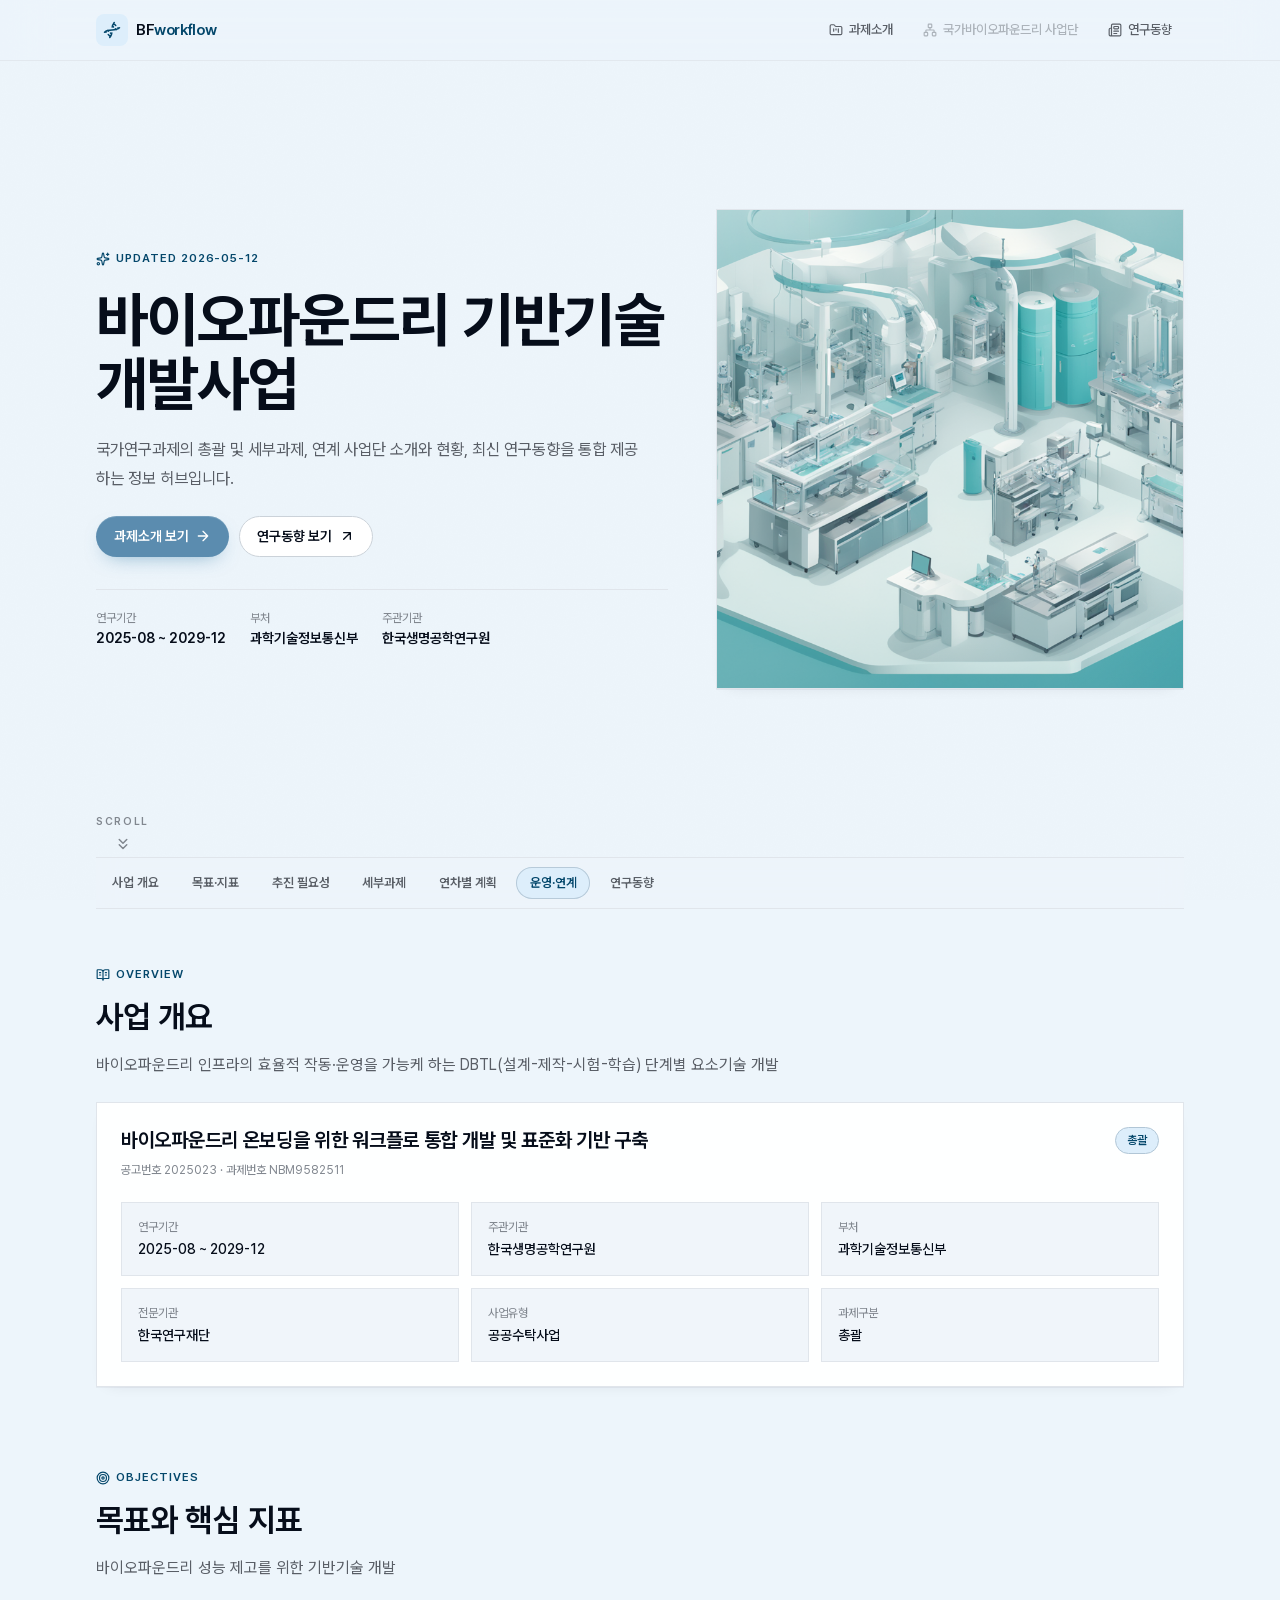
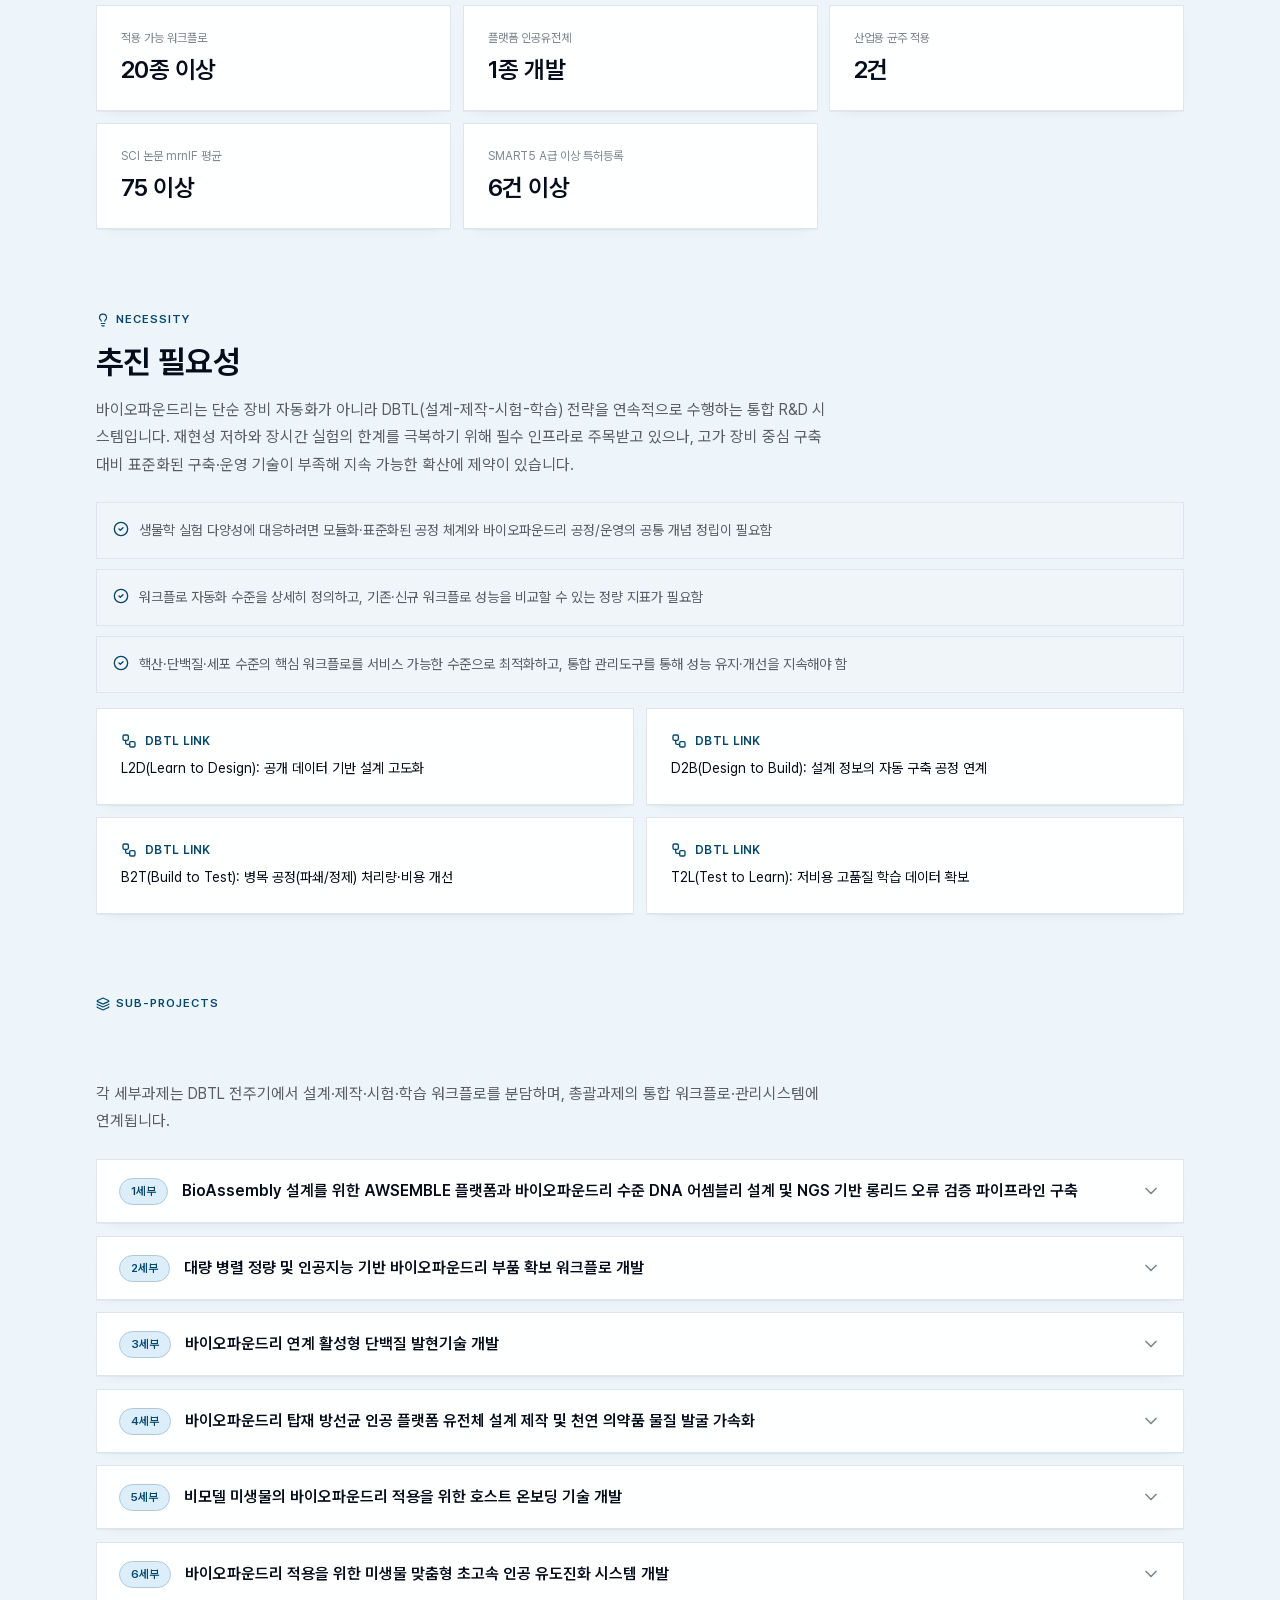
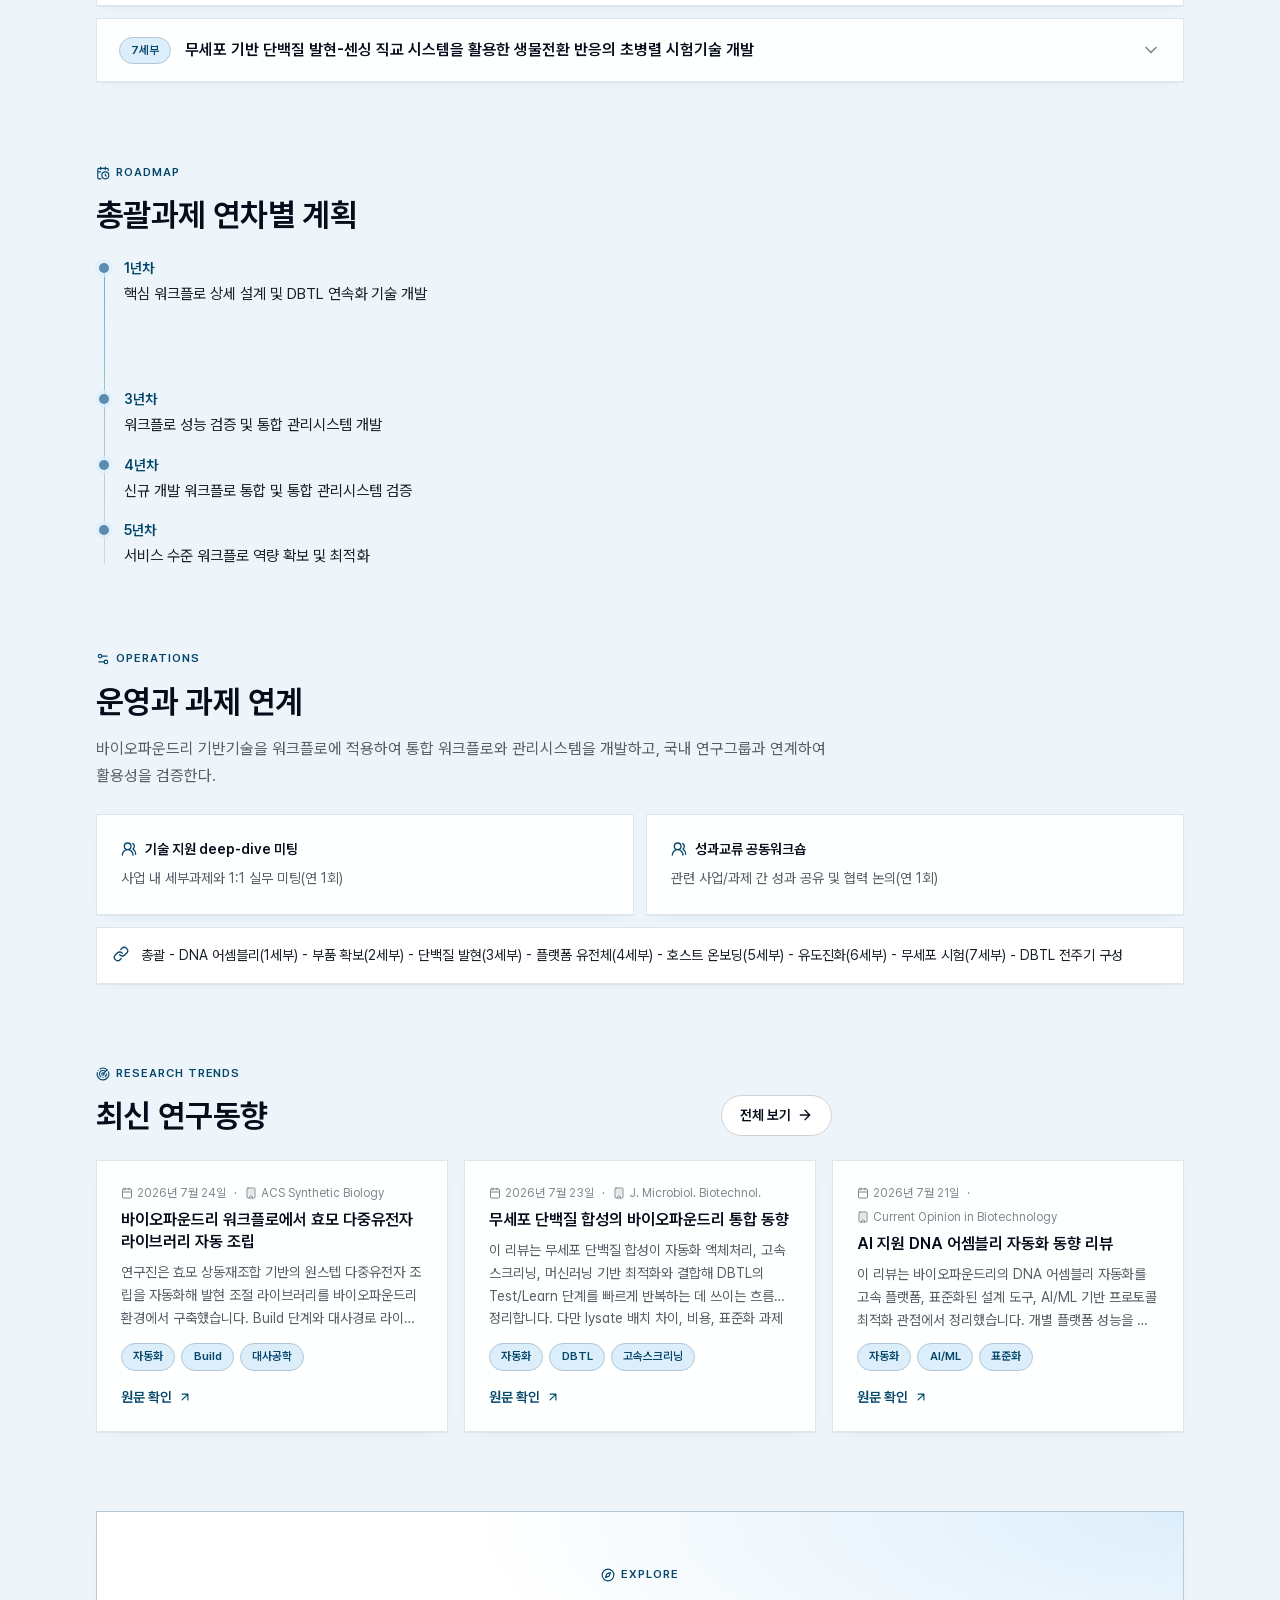
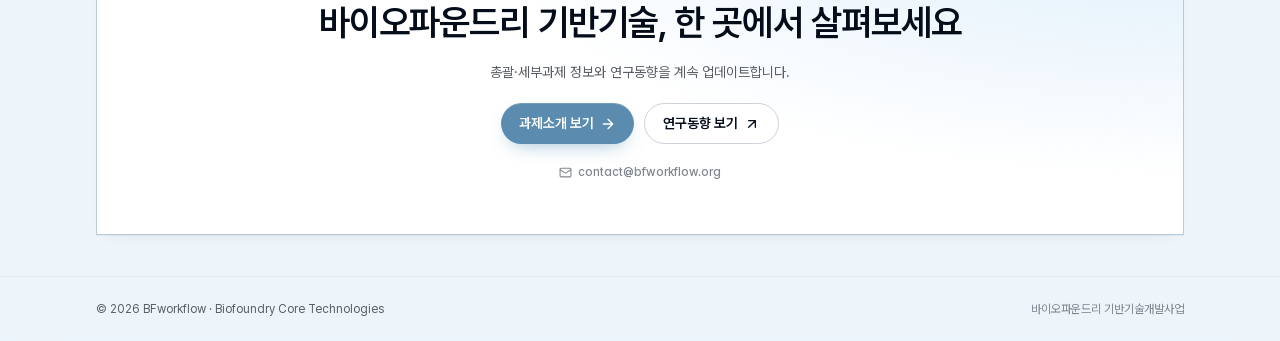
==== commit 6dcaf7a6: "chore: deploy from bfworkflow@51761eb36ba5bf265e35adf42d5772ab1bce1682 greendaygh/bfworkflow-project" ====
--- a/index.html
+++ b/index.html
@@ -1,19 +1,41 @@
-<!DOCTYPE html><html lang="ko"> <head><meta charset="UTF-8"><meta name="viewport" content="width=device-width"><meta name="generator" content="Astro v5.18.0"><meta name="description" content="국가연구과제의 총괄 및 세부과제, 연계 사업단 소개와 현황, 최신 연구동향을 통합 제공하는 정보 허브입니다."><meta name="theme-color" content="#f6f7fb"><title>바이오파운드리 기반기술 포털 | 홈</title><meta name="astro-view-transitions-enabled" content="true"><meta name="astro-view-transitions-fallback" content="animate"><script type="module" src="/_astro/ClientRouter.astro_astro_type_script_index_0_lang.CDGfc0hd.js"></script><link rel="stylesheet" href="/_astro/index.Egaj1fIu.css">
-<style>.bento-grid[data-astro-cid-j7pv25f6]{display:grid;gap:1rem;grid-template-columns:repeat(1,minmax(0,1fr))}@media(min-width:768px){.bento-grid[data-astro-cid-j7pv25f6]{grid-template-columns:repeat(6,minmax(0,1fr))}}.bento-cell[data-astro-cid-j7pv25f6]{position:relative;overflow:hidden;display:flex;flex-direction:column;border-radius:var(--radius-card);border:1px solid var(--color-line);background-color:color-mix(in oklab,var(--color-surface) 92%,transparent);padding:1.5rem;box-shadow:var(--shadow-card);backdrop-filter:blur(6px);animation:bento-in .52s cubic-bezier(.2,.8,.2,1) both}.bento-cell[data-astro-cid-j7pv25f6]:nth-child(2){animation-delay:60ms}.bento-cell[data-astro-cid-j7pv25f6]:nth-child(3){animation-delay:.12s}.bento-cell[data-astro-cid-j7pv25f6]:nth-child(4){animation-delay:.18s}.bento-cell[data-astro-cid-j7pv25f6]:nth-child(5){animation-delay:.24s}.bento-cell[data-astro-cid-j7pv25f6]:nth-child(6){animation-delay:.3s}.bento-cell[data-astro-cid-j7pv25f6]:nth-child(7){animation-delay:.36s}.bento-cell[data-astro-cid-j7pv25f6]:nth-child(8){animation-delay:.42s}@media(min-width:768px){.bento-hero[data-astro-cid-j7pv25f6]{grid-column:span 4 / span 4;grid-row:span 2 / span 2;justify-content:center;padding:2rem}.bento-image[data-astro-cid-j7pv25f6]{grid-column:span 2 / span 2;grid-row:span 2 / span 2;padding:.375rem;background-color:var(--color-surface-alt)}.bento-stat[data-astro-cid-j7pv25f6],.bento-entry[data-astro-cid-j7pv25f6]{grid-column:span 2 / span 2}.bento-pillars[data-astro-cid-j7pv25f6]{grid-column:span 6 / span 6}}.bento-image[data-astro-cid-j7pv25f6] img[data-astro-cid-j7pv25f6]{display:block}.hero-blob[data-astro-cid-j7pv25f6]{position:absolute;right:-4rem;top:-4rem;height:14rem;width:14rem;border-radius:9999px;background-image:radial-gradient(closest-side,color-mix(in oklab,var(--color-accent) 40%,transparent),transparent 70%);opacity:.45;filter:blur(8px);pointer-events:none}.image-gloss[data-astro-cid-j7pv25f6]{position:absolute;inset:0;pointer-events:none;background:radial-gradient(60% 50% at 20% 0%,color-mix(in oklab,var(--color-surface) 35%,transparent),transparent 70%),linear-gradient(135deg,transparent 60%,color-mix(in oklab,var(--color-accent) 14%,transparent) 100%);mix-blend-mode:soft-light}.bento-entry[data-astro-cid-j7pv25f6]{text-decoration:none;color:inherit}@keyframes bento-in{0%{opacity:0;transform:translateY(8px)}to{opacity:1;transform:translateY(0)}}@media(prefers-reduced-motion:reduce){.bento-cell[data-astro-cid-j7pv25f6]{animation:none}}
-</style></head> <body class="site-bg min-h-dvh"> <header class="sticky top-0 z-30 border-b border-[color:var(--color-line)]/80 bg-[color:var(--color-bg)]/75 backdrop-blur-xl"> <div class="mx-auto flex max-w-6xl items-center justify-between gap-4 px-4 py-3.5 sm:px-6 lg:px-8"> <a href="/" class="group flex items-center gap-2 text-[0.95rem] font-semibold tracking-tight text-[color:var(--color-ink-strong)]"> <span class="flex h-8 w-8 items-center justify-center rounded-lg bg-[color:var(--color-accent-soft)] text-[color:var(--color-accent-ink)] transition group-hover:scale-[1.04]"> <svg width="18" height="18" data-icon="lucide:dna">   <symbol id="ai:lucide:dna" viewBox="0 0 24 24"><path fill="none" stroke="currentColor" stroke-linecap="round" stroke-linejoin="round" stroke-width="2" d="m10 16l1.5 1.5M14 8l-1.5-1.5M15 2c-1.798 1.998-2.518 3.995-2.807 5.993M16.5 10.5l1 1M17 6l-2.891-2.891M2 15c6.667-6 13.333 0 20-6m-2 0l.891.891M3.109 14.109L4 15m2.5-2.5l1 1M7 18l2.891 2.891M9 22c1.798-1.998 2.518-3.995 2.807-5.993"/></symbol><use href="#ai:lucide:dna"></use>  </svg> </span> <span>
-BF<span class="text-[color:var(--color-accent-ink)]">workflow</span> </span> </a> <nav class="flex items-center gap-1 sm:gap-1.5"> <a href="/projects" class="inline-flex items-center gap-1.5 rounded-full px-3 py-1.5 text-xs font-medium transition sm:text-[0.82rem] text-[color:var(--color-ink-muted)] hover:bg-[color:var(--color-surface-alt)] hover:text-[color:var(--color-ink-strong)]"> <svg width="14" height="14" aria-hidden="true" data-icon="lucide:folder-kanban">   <symbol id="ai:lucide:folder-kanban" viewBox="0 0 24 24"><path fill="none" stroke="currentColor" stroke-linecap="round" stroke-linejoin="round" stroke-width="2" d="M4 20h16a2 2 0 0 0 2-2V8a2 2 0 0 0-2-2h-7.93a2 2 0 0 1-1.66-.9l-.82-1.2A2 2 0 0 0 7.93 3H4a2 2 0 0 0-2 2v13c0 1.1.9 2 2 2m4-10v4m4-4v2m4-2v6"/></symbol><use href="#ai:lucide:folder-kanban"></use>  </svg> <span>과제소개</span> </a><span aria-disabled="true" title="준비 중" class="inline-flex cursor-not-allowed items-center gap-1.5 rounded-full px-3 py-1.5 text-xs font-medium text-[color:var(--color-ink-subtle)] opacity-60 transition sm:text-[0.82rem]"> <svg width="14" height="14" aria-hidden="true" data-icon="lucide:network">   <symbol id="ai:lucide:network" viewBox="0 0 24 24"><g fill="none" stroke="currentColor" stroke-linecap="round" stroke-linejoin="round" stroke-width="2"><rect width="6" height="6" x="16" y="16" rx="1"/><rect width="6" height="6" x="2" y="16" rx="1"/><rect width="6" height="6" x="9" y="2" rx="1"/><path d="M5 16v-3a1 1 0 0 1 1-1h12a1 1 0 0 1 1 1v3m-7-4V8"/></g></symbol><use href="#ai:lucide:network"></use>  </svg> <span>국가바이오파운드리 사업단</span> </span><a href="/trends" class="inline-flex items-center gap-1.5 rounded-full px-3 py-1.5 text-xs font-medium transition sm:text-[0.82rem] text-[color:var(--color-ink-muted)] hover:bg-[color:var(--color-surface-alt)] hover:text-[color:var(--color-ink-strong)]"> <svg width="14" height="14" aria-hidden="true" data-icon="lucide:newspaper">   <symbol id="ai:lucide:newspaper" viewBox="0 0 24 24"><g fill="none" stroke="currentColor" stroke-linecap="round" stroke-linejoin="round" stroke-width="2"><path d="M15 18h-5m8-4h-8m-6 8h16a2 2 0 0 0 2-2V4a2 2 0 0 0-2-2H8a2 2 0 0 0-2 2v16a2 2 0 0 1-4 0v-9a2 2 0 0 1 2-2h2"/><rect width="8" height="4" x="10" y="6" rx="1"/></g></symbol><use href="#ai:lucide:newspaper"></use>  </svg> <span>연구동향</span> </a> </nav> </div> </header> <main class="relative z-10 mx-auto min-h-[calc(100dvh-132px)] w-full max-w-6xl px-4 py-10 sm:px-6 lg:px-8">  <section class="bento-grid" data-astro-cid-j7pv25f6> <article class="bento-cell bento-hero" data-astro-cid-j7pv25f6> <div class="flex flex-col gap-5" data-astro-cid-j7pv25f6> <p class="eyebrow" data-astro-cid-j7pv25f6> <svg width="14" height="14" data-astro-cid-j7pv25f6="true" data-icon="lucide:sparkles">   <symbol id="ai:lucide:sparkles" viewBox="0 0 24 24"><g fill="none" stroke="currentColor" stroke-linecap="round" stroke-linejoin="round" stroke-width="2"><path d="M11.017 2.814a1 1 0 0 1 1.966 0l1.051 5.558a2 2 0 0 0 1.594 1.594l5.558 1.051a1 1 0 0 1 0 1.966l-5.558 1.051a2 2 0 0 0-1.594 1.594l-1.051 5.558a1 1 0 0 1-1.966 0l-1.051-5.558a2 2 0 0 0-1.594-1.594l-5.558-1.051a1 1 0 0 1 0-1.966l5.558-1.051a2 2 0 0 0 1.594-1.594zM20 2v4m2-2h-4"/><circle cx="4" cy="20" r="2"/></g></symbol><use href="#ai:lucide:sparkles"></use>  </svg> Updated 2026-05-12 </p> <h1 class="text-[clamp(2rem,4vw,3rem)] font-semibold leading-[1.1] tracking-[-0.02em] text-[color:var(--color-ink-strong)]" data-astro-cid-j7pv25f6> 바이오파운드리 기반기술개발사업 </h1> <p class="max-w-xl text-[0.98rem] leading-relaxed text-[color:var(--color-ink-muted)]" data-astro-cid-j7pv25f6> 국가연구과제의 총괄 및 세부과제, 연계 사업단 소개와 현황, 최신 연구동향을 통합 제공하는 정보 허브입니다. </p> <div class="mt-2 flex flex-wrap gap-2.5" data-astro-cid-j7pv25f6> <a href="/projects" class="btn-primary" data-astro-cid-j7pv25f6>
+<!DOCTYPE html><html lang="ko"> <head><meta charset="UTF-8"><meta name="viewport" content="width=device-width"><meta name="generator" content="Astro v5.18.0"><meta name="description" content="국가연구과제의 총괄 및 세부과제, 연계 사업단 소개와 현황, 최신 연구동향을 통합 제공하는 정보 허브입니다."><meta name="theme-color" content="#f6f7fb"><title>바이오파운드리 기반기술 포털 | 홈</title><meta name="astro-view-transitions-enabled" content="true"><meta name="astro-view-transitions-fallback" content="animate"><script type="module" src="/_astro/ClientRouter.astro_astro_type_script_index_0_lang.CDGfc0hd.js"></script><link rel="stylesheet" href="/_astro/index.DNE5mC4Q.css">
+<style>.hero[data-astro-cid-j7pv25f6]{position:relative;display:grid;gap:2rem;align-items:center;min-height:calc(100dvh - 9rem);padding-bottom:3.75rem}@media(min-width:1024px){.hero[data-astro-cid-j7pv25f6]{grid-template-columns:1.1fr .9fr;gap:3rem}}.hero-title[data-astro-cid-j7pv25f6]{font-size:clamp(2.3rem,5vw,3.75rem);line-height:1.06;letter-spacing:-.025em;font-weight:700;color:var(--color-ink-strong)}.hero-desc[data-astro-cid-j7pv25f6]{max-width:34rem;font-size:1.02rem;line-height:1.75;color:var(--color-ink-muted)}.hero-facts[data-astro-cid-j7pv25f6]{display:flex;flex-wrap:wrap;gap:1.5rem;margin-top:.75rem;padding-top:1.25rem;border-top:1px solid var(--color-line)}.hero-visual[data-astro-cid-j7pv25f6]{position:relative;overflow:hidden;aspect-ratio:4 / 3;border:1px solid var(--color-line);background-color:var(--color-surface-alt);box-shadow:var(--shadow-card)}@media(min-width:1024px){.hero-visual[data-astro-cid-j7pv25f6]{aspect-ratio:auto;height:min(30rem,60vh)}}.hero-visual[data-astro-cid-j7pv25f6] img[data-astro-cid-j7pv25f6]{display:block}.image-gloss[data-astro-cid-j7pv25f6]{position:absolute;inset:0;pointer-events:none;background:radial-gradient(60% 50% at 20% 0%,color-mix(in oklab,var(--color-surface) 35%,transparent),transparent 70%),linear-gradient(135deg,transparent 60%,color-mix(in oklab,var(--color-accent) 14%,transparent) 100%);mix-blend-mode:soft-light}.hero-scroll[data-astro-cid-j7pv25f6]{position:absolute;bottom:.25rem;left:50%;transform:translate(-50%)}@media(min-width:1024px){.hero-scroll[data-astro-cid-j7pv25f6]{left:0;transform:none}}.section-nav[data-astro-cid-j7pv25f6]{position:sticky;top:var(--header-h);z-index:20;margin-bottom:3.5rem;border-top:1px solid var(--color-line);border-bottom:1px solid var(--color-line);background-color:color-mix(in oklab,var(--color-bg) 82%,transparent);backdrop-filter:blur(12px)}.section-nav-inner[data-astro-cid-j7pv25f6]{display:flex;gap:.35rem;overflow-x:auto;padding:.55rem .15rem;scrollbar-width:none}.section-nav-inner[data-astro-cid-j7pv25f6]::-webkit-scrollbar{display:none}.landing-body[data-astro-cid-j7pv25f6]{display:flex;flex-direction:column;gap:5rem}.section-head[data-astro-cid-j7pv25f6]{max-width:46rem}.section-heading[data-astro-cid-j7pv25f6]{margin-top:.6rem;font-size:clamp(1.5rem,3vw,2rem);line-height:1.2;font-weight:650;letter-spacing:-.02em;color:var(--color-ink-strong)}.section-lead[data-astro-cid-j7pv25f6]{margin-top:.9rem;font-size:.98rem;line-height:1.75;color:var(--color-ink-muted)}
+</style></head> <body class="site-bg min-h-dvh"> <script>
+      document.documentElement.classList.add('js-reveal');
+    </script> <header class="sticky top-0 z-30 border-b border-[color:var(--color-line)]/80 bg-[color:var(--color-bg)]/75 backdrop-blur-xl"> <div class="mx-auto flex max-w-6xl items-center justify-between gap-4 px-4 py-3.5 sm:px-6 lg:px-8"> <a href="/" class="group flex items-center gap-2 text-[0.95rem] font-semibold tracking-tight text-[color:var(--color-ink-strong)]"> <span class="flex h-8 w-8 items-center justify-center rounded-lg bg-[color:var(--color-accent-soft)] text-[color:var(--color-accent-ink)] transition group-hover:scale-[1.04]"> <svg width="18" height="18" data-icon="lucide:dna">   <symbol id="ai:lucide:dna" viewBox="0 0 24 24"><path fill="none" stroke="currentColor" stroke-linecap="round" stroke-linejoin="round" stroke-width="2" d="m10 16l1.5 1.5M14 8l-1.5-1.5M15 2c-1.798 1.998-2.518 3.995-2.807 5.993M16.5 10.5l1 1M17 6l-2.891-2.891M2 15c6.667-6 13.333 0 20-6m-2 0l.891.891M3.109 14.109L4 15m2.5-2.5l1 1M7 18l2.891 2.891M9 22c1.798-1.998 2.518-3.995 2.807-5.993"/></symbol><use href="#ai:lucide:dna"></use>  </svg> </span> <span>
+BF<span class="text-[color:var(--color-accent-ink)]">workflow</span> </span> </a> <nav class="flex items-center gap-1 sm:gap-1.5"> <a href="/projects" class="inline-flex items-center gap-1.5 rounded-full px-3 py-1.5 text-xs font-medium transition sm:text-[0.82rem] text-[color:var(--color-ink-muted)] hover:bg-[color:var(--color-surface-alt)] hover:text-[color:var(--color-ink-strong)]"> <svg width="14" height="14" aria-hidden="true" data-icon="lucide:folder-kanban">   <symbol id="ai:lucide:folder-kanban" viewBox="0 0 24 24"><path fill="none" stroke="currentColor" stroke-linecap="round" stroke-linejoin="round" stroke-width="2" d="M4 20h16a2 2 0 0 0 2-2V8a2 2 0 0 0-2-2h-7.93a2 2 0 0 1-1.66-.9l-.82-1.2A2 2 0 0 0 7.93 3H4a2 2 0 0 0-2 2v13c0 1.1.9 2 2 2m4-10v4m4-4v2m4-2v6"/></symbol><use href="#ai:lucide:folder-kanban"></use>  </svg> <span>과제소개</span> </a><span aria-disabled="true" title="준비 중" class="inline-flex cursor-not-allowed items-center gap-1.5 rounded-full px-3 py-1.5 text-xs font-medium text-[color:var(--color-ink-subtle)] opacity-60 transition sm:text-[0.82rem]"> <svg width="14" height="14" aria-hidden="true" data-icon="lucide:network">   <symbol id="ai:lucide:network" viewBox="0 0 24 24"><g fill="none" stroke="currentColor" stroke-linecap="round" stroke-linejoin="round" stroke-width="2"><rect width="6" height="6" x="16" y="16" rx="1"/><rect width="6" height="6" x="2" y="16" rx="1"/><rect width="6" height="6" x="9" y="2" rx="1"/><path d="M5 16v-3a1 1 0 0 1 1-1h12a1 1 0 0 1 1 1v3m-7-4V8"/></g></symbol><use href="#ai:lucide:network"></use>  </svg> <span>국가바이오파운드리 사업단</span> </span><a href="/trends" class="inline-flex items-center gap-1.5 rounded-full px-3 py-1.5 text-xs font-medium transition sm:text-[0.82rem] text-[color:var(--color-ink-muted)] hover:bg-[color:var(--color-surface-alt)] hover:text-[color:var(--color-ink-strong)]"> <svg width="14" height="14" aria-hidden="true" data-icon="lucide:newspaper">   <symbol id="ai:lucide:newspaper" viewBox="0 0 24 24"><g fill="none" stroke="currentColor" stroke-linecap="round" stroke-linejoin="round" stroke-width="2"><path d="M15 18h-5m8-4h-8m-6 8h16a2 2 0 0 0 2-2V4a2 2 0 0 0-2-2H8a2 2 0 0 0-2 2v16a2 2 0 0 1-4 0v-9a2 2 0 0 1 2-2h2"/><rect width="8" height="4" x="10" y="6" rx="1"/></g></symbol><use href="#ai:lucide:newspaper"></use>  </svg> <span>연구동향</span> </a> </nav> </div> </header> <main class="relative z-10 mx-auto min-h-[calc(100dvh-132px)] w-full max-w-6xl px-4 py-10 sm:px-6 lg:px-8">   <section id="top" class="hero landing-section" data-astro-cid-j7pv25f6> <div class="hero-content flex flex-col gap-5" data-astro-cid-j7pv25f6> <p class="eyebrow reveal" data-astro-cid-j7pv25f6> <svg width="14" height="14" data-astro-cid-j7pv25f6="true" data-icon="lucide:sparkles">   <symbol id="ai:lucide:sparkles" viewBox="0 0 24 24"><g fill="none" stroke="currentColor" stroke-linecap="round" stroke-linejoin="round" stroke-width="2"><path d="M11.017 2.814a1 1 0 0 1 1.966 0l1.051 5.558a2 2 0 0 0 1.594 1.594l5.558 1.051a1 1 0 0 1 0 1.966l-5.558 1.051a2 2 0 0 0-1.594 1.594l-1.051 5.558a1 1 0 0 1-1.966 0l-1.051-5.558a2 2 0 0 0-1.594-1.594l-5.558-1.051a1 1 0 0 1 0-1.966l5.558-1.051a2 2 0 0 0 1.594-1.594zM20 2v4m2-2h-4"/><circle cx="4" cy="20" r="2"/></g></symbol><use href="#ai:lucide:sparkles"></use>  </svg> Updated 2026-05-12 </p> <h1 class="hero-title reveal" style="--reveal-delay: 60ms" data-astro-cid-j7pv25f6> 바이오파운드리 기반기술개발사업 </h1> <p class="hero-desc reveal" style="--reveal-delay: 120ms" data-astro-cid-j7pv25f6> 국가연구과제의 총괄 및 세부과제, 연계 사업단 소개와 현황, 최신 연구동향을 통합 제공하는 정보 허브입니다. </p> <div class="reveal mt-1 flex flex-wrap gap-2.5" style="--reveal-delay: 180ms" data-astro-cid-j7pv25f6> <a href="/projects" class="btn-primary" data-astro-cid-j7pv25f6>
 과제소개 보기
 <svg width="16" height="16" aria-hidden="true" data-astro-cid-j7pv25f6="true" data-icon="lucide:arrow-right">   <symbol id="ai:lucide:arrow-right" viewBox="0 0 24 24"><path fill="none" stroke="currentColor" stroke-linecap="round" stroke-linejoin="round" stroke-width="2" d="M5 12h14m-7-7l7 7l-7 7"/></symbol><use href="#ai:lucide:arrow-right"></use>  </svg> </a> <a href="/trends" class="btn-secondary" data-astro-cid-j7pv25f6>
 연구동향 보기
-<svg width="16" height="16" aria-hidden="true" data-astro-cid-j7pv25f6="true" data-icon="lucide:arrow-up-right">   <symbol id="ai:lucide:arrow-up-right" viewBox="0 0 24 24"><path fill="none" stroke="currentColor" stroke-linecap="round" stroke-linejoin="round" stroke-width="2" d="M7 7h10v10M7 17L17 7"/></symbol><use href="#ai:lucide:arrow-up-right"></use>  </svg> </a> </div> </div> <span aria-hidden="true" class="hero-blob" data-astro-cid-j7pv25f6></span> </article> <article class="bento-cell bento-image" data-astro-cid-j7pv25f6> <img src="/images/generated/home-hero-biofoundry-coretech.png" alt="바이오파운드리 기반기술 개념 비주얼" class="h-full w-full rounded-none object-cover" data-astro-cid-j7pv25f6> <span aria-hidden="true" class="image-gloss" data-astro-cid-j7pv25f6></span> </article> <article class="bento-cell bento-stat" data-astro-cid-j7pv25f6> <p class="eyebrow" data-astro-cid-j7pv25f6> <svg width="14" height="14" data-astro-cid-j7pv25f6="true" data-icon="lucide:target">   <symbol id="ai:lucide:target" viewBox="0 0 24 24"><g fill="none" stroke="currentColor" stroke-linecap="round" stroke-linejoin="round" stroke-width="2"><circle cx="12" cy="12" r="10"/><circle cx="12" cy="12" r="6"/><circle cx="12" cy="12" r="2"/></g></symbol><use href="#ai:lucide:target"></use>  </svg> Scope
-</p> <p class="mt-3 text-5xl font-semibold tracking-tight text-[color:var(--color-ink-strong)]" data-astro-cid-j7pv25f6>
-1<span class="text-[color:var(--color-ink-subtle)]" data-astro-cid-j7pv25f6>+</span>7 </p> <p class="mt-2 text-sm text-[color:var(--color-ink-muted)]" data-astro-cid-j7pv25f6>
-총괄 1개 · 세부 7개
-</p> <p class="mt-1 text-xs text-[color:var(--color-ink-subtle)]" data-astro-cid-j7pv25f6>
-2025 바이오파운드리 기반기술개발사업 (공고 2025023)
-</p> </article> <a href="/projects" class="bento-cell bento-entry card-hover group" data-astro-cid-j7pv25f6> <span class="flex h-11 w-11 items-center justify-center rounded-lg bg-[color:var(--color-accent-soft)] text-[color:var(--color-accent-ink)] transition group-hover:scale-[1.04]" data-astro-cid-j7pv25f6> <svg width="20" height="20" viewBox="0 0 24 24" aria-hidden="true" data-astro-cid-j7pv25f6="true" data-icon="lucide:folder-kanban">   <use href="#ai:lucide:folder-kanban"></use>  </svg> </span> <h2 class="mt-5 text-lg font-semibold tracking-tight text-[color:var(--color-ink-strong)]" data-astro-cid-j7pv25f6> 과제소개 </h2> <p class="mt-2 flex-1 text-sm leading-relaxed text-[color:var(--color-ink-muted)]" data-astro-cid-j7pv25f6> 총괄 및 7개 세부과제의 목표, 추진 내용, 연계 구조를 확인합니다. </p> <span class="mt-4 inline-flex items-center gap-1.5 text-sm font-semibold text-[color:var(--color-accent-ink)]" data-astro-cid-j7pv25f6> 과제소개 보기 <svg width="14" height="14" viewBox="0 0 24 24" class="transition group-hover:translate-x-0.5" aria-hidden="true" data-astro-cid-j7pv25f6="true" data-icon="lucide:arrow-right">   <use href="#ai:lucide:arrow-right"></use>  </svg> </span> </a><a href="/trends" class="bento-cell bento-entry card-hover group" data-astro-cid-j7pv25f6> <span class="flex h-11 w-11 items-center justify-center rounded-lg bg-[color:var(--color-accent-soft)] text-[color:var(--color-accent-ink)] transition group-hover:scale-[1.04]" data-astro-cid-j7pv25f6> <svg width="20" height="20" viewBox="0 0 24 24" aria-hidden="true" data-astro-cid-j7pv25f6="true" data-icon="lucide:newspaper">   <use href="#ai:lucide:newspaper"></use>  </svg> </span> <h2 class="mt-5 text-lg font-semibold tracking-tight text-[color:var(--color-ink-strong)]" data-astro-cid-j7pv25f6> 연구동향 </h2> <p class="mt-2 flex-1 text-sm leading-relaxed text-[color:var(--color-ink-muted)]" data-astro-cid-j7pv25f6> 바이오파운드리 기반기술 관련 국내외 동향을 요약해 제공합니다. </p> <span class="mt-4 inline-flex items-center gap-1.5 text-sm font-semibold text-[color:var(--color-accent-ink)]" data-astro-cid-j7pv25f6> 연구동향 보기 <svg width="14" height="14" viewBox="0 0 24 24" class="transition group-hover:translate-x-0.5" aria-hidden="true" data-astro-cid-j7pv25f6="true" data-icon="lucide:arrow-right">   <use href="#ai:lucide:arrow-right"></use>  </svg> </span> </a> <article class="bento-cell bento-pillars" data-astro-cid-j7pv25f6> <div data-astro-cid-j7pv25f6> <p class="eyebrow" data-astro-cid-j7pv25f6> <svg width="14" height="14" data-astro-cid-j7pv25f6="true" data-icon="lucide:settings-2">   <symbol id="ai:lucide:settings-2" viewBox="0 0 24 24"><g fill="none" stroke="currentColor" stroke-linecap="round" stroke-linejoin="round" stroke-width="2"><path d="M14 17H5M19 7h-9"/><circle cx="17" cy="17" r="3"/><circle cx="7" cy="7" r="3"/></g></symbol><use href="#ai:lucide:settings-2"></use>  </svg> Operations
-</p> <h2 class="mt-3 text-xl font-semibold tracking-tight text-[color:var(--color-ink-strong)]" data-astro-cid-j7pv25f6>
-과제별 연계 추진
-</h2> </div> <ul class="mt-5 grid gap-2.5 sm:grid-cols-2" data-astro-cid-j7pv25f6> <li class="flex flex-col gap-1 rounded-none border border-[color:var(--color-line)] bg-[color:var(--color-surface-alt)] px-3.5 py-3" data-astro-cid-j7pv25f6> <div class="flex items-center gap-2 text-[color:var(--color-accent-ink)]" data-astro-cid-j7pv25f6> <svg width="15" height="15" aria-hidden="true" data-astro-cid-j7pv25f6="true" data-icon="lucide:users-round">   <symbol id="ai:lucide:users-round" viewBox="0 0 24 24"><g fill="none" stroke="currentColor" stroke-linecap="round" stroke-linejoin="round" stroke-width="2"><path d="M18 21a8 8 0 0 0-16 0"/><circle cx="10" cy="8" r="5"/><path d="M22 20c0-3.37-2-6.5-4-8a5 5 0 0 0-.45-8.3"/></g></symbol><use href="#ai:lucide:users-round"></use>  </svg> <span class="text-sm font-semibold text-[color:var(--color-ink-strong)]" data-astro-cid-j7pv25f6>기술 지원 deep-dive 미팅</span> </div> <span class="text-xs leading-relaxed text-[color:var(--color-ink-muted)]" data-astro-cid-j7pv25f6>사업 내 세부과제와 1:1 실무 미팅(연 1회)</span> </li><li class="flex flex-col gap-1 rounded-none border border-[color:var(--color-line)] bg-[color:var(--color-surface-alt)] px-3.5 py-3" data-astro-cid-j7pv25f6> <div class="flex items-center gap-2 text-[color:var(--color-accent-ink)]" data-astro-cid-j7pv25f6> <svg width="15" height="15" viewBox="0 0 24 24" aria-hidden="true" data-astro-cid-j7pv25f6="true" data-icon="lucide:users-round">   <use href="#ai:lucide:users-round"></use>  </svg> <span class="text-sm font-semibold text-[color:var(--color-ink-strong)]" data-astro-cid-j7pv25f6>성과교류 공동워크숍</span> </div> <span class="text-xs leading-relaxed text-[color:var(--color-ink-muted)]" data-astro-cid-j7pv25f6>관련 사업/과제 간 성과 공유 및 협력 논의(연 1회)</span> </li> </ul> </article> </section>  </main> <footer class="relative z-10 border-t border-[color:var(--color-line)]/80 bg-[color:var(--color-bg)]/70 backdrop-blur-xl"> <div class="mx-auto flex max-w-6xl flex-col items-start justify-between gap-2 px-4 py-6 text-xs text-[color:var(--color-ink-muted)] sm:flex-row sm:items-center sm:px-6 lg:px-8"> <span>© 2026 BFworkflow · Biofoundry Core Technologies</span> <span class="text-[color:var(--color-ink-subtle)]">
+<svg width="16" height="16" aria-hidden="true" data-astro-cid-j7pv25f6="true" data-icon="lucide:arrow-up-right">   <symbol id="ai:lucide:arrow-up-right" viewBox="0 0 24 24"><path fill="none" stroke="currentColor" stroke-linecap="round" stroke-linejoin="round" stroke-width="2" d="M7 7h10v10M7 17L17 7"/></symbol><use href="#ai:lucide:arrow-up-right"></use>  </svg> </a> </div> <dl class="hero-facts reveal" style="--reveal-delay: 240ms" data-astro-cid-j7pv25f6> <div class="hero-fact" data-astro-cid-j7pv25f6> <dt class="text-xs text-[color:var(--color-ink-subtle)]" data-astro-cid-j7pv25f6>연구기간</dt> <dd class="mt-0.5 text-sm font-semibold text-[color:var(--color-ink-strong)]" data-astro-cid-j7pv25f6> 2025-08 ~ 2029-12 </dd> </div><div class="hero-fact" data-astro-cid-j7pv25f6> <dt class="text-xs text-[color:var(--color-ink-subtle)]" data-astro-cid-j7pv25f6>부처</dt> <dd class="mt-0.5 text-sm font-semibold text-[color:var(--color-ink-strong)]" data-astro-cid-j7pv25f6> 과학기술정보통신부 </dd> </div><div class="hero-fact" data-astro-cid-j7pv25f6> <dt class="text-xs text-[color:var(--color-ink-subtle)]" data-astro-cid-j7pv25f6>주관기관</dt> <dd class="mt-0.5 text-sm font-semibold text-[color:var(--color-ink-strong)]" data-astro-cid-j7pv25f6> 한국생명공학연구원 </dd> </div> </dl> </div> <div class="hero-visual reveal" style="--reveal-delay: 160ms" data-astro-cid-j7pv25f6> <img src="/images/generated/home-hero-biofoundry-coretech.png" alt="바이오파운드리 기반기술 개념 비주얼" class="h-full w-full object-cover" data-astro-cid-j7pv25f6> <span aria-hidden="true" class="image-gloss" data-astro-cid-j7pv25f6></span> </div> <a href="#overview" class="scroll-cue hero-scroll" aria-label="아래 내용으로 이동" data-astro-cid-j7pv25f6> <span data-astro-cid-j7pv25f6>Scroll</span> <svg width="18" height="18" aria-hidden="true" data-astro-cid-j7pv25f6="true" data-icon="lucide:chevrons-down">   <symbol id="ai:lucide:chevrons-down" viewBox="0 0 24 24"><path fill="none" stroke="currentColor" stroke-linecap="round" stroke-linejoin="round" stroke-width="2" d="m7 6l5 5l5-5M7 13l5 5l5-5"/></symbol><use href="#ai:lucide:chevrons-down"></use>  </svg> </a> </section>  <nav class="section-nav" aria-label="섹션 바로가기" data-astro-cid-j7pv25f6> <div class="section-nav-inner" data-astro-cid-j7pv25f6> <a href="#overview" class="section-nav-link" data-section-link="overview" data-astro-cid-j7pv25f6> 사업 개요 </a><a href="#goals" class="section-nav-link" data-section-link="goals" data-astro-cid-j7pv25f6> 목표·지표 </a><a href="#necessity" class="section-nav-link" data-section-link="necessity" data-astro-cid-j7pv25f6> 추진 필요성 </a><a href="#subprojects" class="section-nav-link" data-section-link="subprojects" data-astro-cid-j7pv25f6> 세부과제 </a><a href="#plan" class="section-nav-link" data-section-link="plan" data-astro-cid-j7pv25f6> 연차별 계획 </a><a href="#operations" class="section-nav-link" data-section-link="operations" data-astro-cid-j7pv25f6> 운영·연계 </a><a href="#trends" class="section-nav-link" data-section-link="trends" data-astro-cid-j7pv25f6> 연구동향 </a> </div> </nav> <div class="landing-body" data-astro-cid-j7pv25f6> <!-- 사업 개요 --> <section id="overview" class="landing-section" data-astro-cid-j7pv25f6> <header class="section-head" data-astro-cid-j7pv25f6> <p class="eyebrow reveal" data-astro-cid-j7pv25f6> <svg width="14" height="14" data-astro-cid-j7pv25f6="true" data-icon="lucide:book-open-text">   <symbol id="ai:lucide:book-open-text" viewBox="0 0 24 24"><path fill="none" stroke="currentColor" stroke-linecap="round" stroke-linejoin="round" stroke-width="2" d="M12 7v14m4-9h2m-2-4h2M3 18a1 1 0 0 1-1-1V4a1 1 0 0 1 1-1h5a4 4 0 0 1 4 4a4 4 0 0 1 4-4h5a1 1 0 0 1 1 1v13a1 1 0 0 1-1 1h-6a3 3 0 0 0-3 3a3 3 0 0 0-3-3zm3-6h2M6 8h2"/></symbol><use href="#ai:lucide:book-open-text"></use>  </svg> Overview
+</p> <h2 class="section-heading reveal" style="--reveal-delay: 60ms" data-astro-cid-j7pv25f6>사업 개요</h2> <p class="section-lead reveal" style="--reveal-delay: 120ms" data-astro-cid-j7pv25f6> 바이오파운드리 인프라의 효율적 작동·운영을 가능케 하는 DBTL(설계-제작-시험-학습) 단계별 요소기술 개발 </p> </header> <div class="section-card reveal mt-6" style="--reveal-delay: 60ms" data-astro-cid-j7pv25f6> <div class="flex flex-wrap items-start justify-between gap-3" data-astro-cid-j7pv25f6> <h3 class="section-title" data-astro-cid-j7pv25f6>바이오파운드리 온보딩을 위한 워크플로 통합 개발 및 표준화 기반 구축</h3> <span class="badge-accent" data-astro-cid-j7pv25f6>총괄</span> </div> <p class="mt-2 text-xs text-[color:var(--color-ink-subtle)]" data-astro-cid-j7pv25f6>
+공고번호 2025023 · 과제번호 NBM9582511 </p> <dl class="mt-6 grid gap-3 sm:grid-cols-2 lg:grid-cols-3" data-astro-cid-j7pv25f6> <div class="rounded-none border border-[color:var(--color-line)] bg-[color:var(--color-surface-alt)] p-4" data-astro-cid-j7pv25f6> <dt class="text-xs text-[color:var(--color-ink-subtle)]" data-astro-cid-j7pv25f6>연구기간</dt> <dd class="mt-1 text-sm font-medium text-[color:var(--color-ink-strong)]" data-astro-cid-j7pv25f6> 2025-08 ~ 2029-12 </dd> </div><div class="rounded-none border border-[color:var(--color-line)] bg-[color:var(--color-surface-alt)] p-4" data-astro-cid-j7pv25f6> <dt class="text-xs text-[color:var(--color-ink-subtle)]" data-astro-cid-j7pv25f6>주관기관</dt> <dd class="mt-1 text-sm font-medium text-[color:var(--color-ink-strong)]" data-astro-cid-j7pv25f6> 한국생명공학연구원 </dd> </div><div class="rounded-none border border-[color:var(--color-line)] bg-[color:var(--color-surface-alt)] p-4" data-astro-cid-j7pv25f6> <dt class="text-xs text-[color:var(--color-ink-subtle)]" data-astro-cid-j7pv25f6>부처</dt> <dd class="mt-1 text-sm font-medium text-[color:var(--color-ink-strong)]" data-astro-cid-j7pv25f6> 과학기술정보통신부 </dd> </div><div class="rounded-none border border-[color:var(--color-line)] bg-[color:var(--color-surface-alt)] p-4" data-astro-cid-j7pv25f6> <dt class="text-xs text-[color:var(--color-ink-subtle)]" data-astro-cid-j7pv25f6>전문기관</dt> <dd class="mt-1 text-sm font-medium text-[color:var(--color-ink-strong)]" data-astro-cid-j7pv25f6> 한국연구재단 </dd> </div><div class="rounded-none border border-[color:var(--color-line)] bg-[color:var(--color-surface-alt)] p-4" data-astro-cid-j7pv25f6> <dt class="text-xs text-[color:var(--color-ink-subtle)]" data-astro-cid-j7pv25f6>사업유형</dt> <dd class="mt-1 text-sm font-medium text-[color:var(--color-ink-strong)]" data-astro-cid-j7pv25f6> 공공수탁사업 </dd> </div><div class="rounded-none border border-[color:var(--color-line)] bg-[color:var(--color-surface-alt)] p-4" data-astro-cid-j7pv25f6> <dt class="text-xs text-[color:var(--color-ink-subtle)]" data-astro-cid-j7pv25f6>과제구분</dt> <dd class="mt-1 text-sm font-medium text-[color:var(--color-ink-strong)]" data-astro-cid-j7pv25f6> 총괄 </dd> </div> </dl> </div> </section> <!-- 목표·지표 --> <section id="goals" class="landing-section" data-astro-cid-j7pv25f6> <header class="section-head" data-astro-cid-j7pv25f6> <p class="eyebrow reveal" data-astro-cid-j7pv25f6> <svg width="14" height="14" data-astro-cid-j7pv25f6="true" data-icon="lucide:target">   <symbol id="ai:lucide:target" viewBox="0 0 24 24"><g fill="none" stroke="currentColor" stroke-linecap="round" stroke-linejoin="round" stroke-width="2"><circle cx="12" cy="12" r="10"/><circle cx="12" cy="12" r="6"/><circle cx="12" cy="12" r="2"/></g></symbol><use href="#ai:lucide:target"></use>  </svg> Objectives
+</p> <h2 class="section-heading reveal" style="--reveal-delay: 60ms" data-astro-cid-j7pv25f6>목표와 핵심 지표</h2> <p class="section-lead reveal" style="--reveal-delay: 120ms" data-astro-cid-j7pv25f6> 바이오파운드리 성능 제고를 위한 기반기술 개발 </p> </header> <div class="mt-6 grid gap-3 sm:grid-cols-2 lg:grid-cols-3" data-astro-cid-j7pv25f6> <div class="section-card card-hover reveal flex flex-col gap-2" style="--reveal-delay: 0ms" data-astro-cid-j7pv25f6> <span class="text-xs text-[color:var(--color-ink-subtle)]" data-astro-cid-j7pv25f6>적용 가능 워크플로</span> <span class="text-2xl font-semibold tracking-tight text-[color:var(--color-ink-strong)]" data-astro-cid-j7pv25f6> 20종 이상 </span> </div><div class="section-card card-hover reveal flex flex-col gap-2" style="--reveal-delay: 60ms" data-astro-cid-j7pv25f6> <span class="text-xs text-[color:var(--color-ink-subtle)]" data-astro-cid-j7pv25f6>플랫폼 인공유전체</span> <span class="text-2xl font-semibold tracking-tight text-[color:var(--color-ink-strong)]" data-astro-cid-j7pv25f6> 1종 개발 </span> </div><div class="section-card card-hover reveal flex flex-col gap-2" style="--reveal-delay: 120ms" data-astro-cid-j7pv25f6> <span class="text-xs text-[color:var(--color-ink-subtle)]" data-astro-cid-j7pv25f6>산업용 균주 적용</span> <span class="text-2xl font-semibold tracking-tight text-[color:var(--color-ink-strong)]" data-astro-cid-j7pv25f6> 2건 </span> </div><div class="section-card card-hover reveal flex flex-col gap-2" style="--reveal-delay: 180ms" data-astro-cid-j7pv25f6> <span class="text-xs text-[color:var(--color-ink-subtle)]" data-astro-cid-j7pv25f6>SCI 논문 mrnIF 평균</span> <span class="text-2xl font-semibold tracking-tight text-[color:var(--color-ink-strong)]" data-astro-cid-j7pv25f6> 75 이상 </span> </div><div class="section-card card-hover reveal flex flex-col gap-2" style="--reveal-delay: 240ms" data-astro-cid-j7pv25f6> <span class="text-xs text-[color:var(--color-ink-subtle)]" data-astro-cid-j7pv25f6>SMART5 A급 이상 특허등록</span> <span class="text-2xl font-semibold tracking-tight text-[color:var(--color-ink-strong)]" data-astro-cid-j7pv25f6> 6건 이상 </span> </div> </div> </section> <!-- 추진 필요성 --> <section id="necessity" class="landing-section" data-astro-cid-j7pv25f6> <header class="section-head" data-astro-cid-j7pv25f6> <p class="eyebrow reveal" data-astro-cid-j7pv25f6> <svg width="14" height="14" data-astro-cid-j7pv25f6="true" data-icon="lucide:lightbulb">   <symbol id="ai:lucide:lightbulb" viewBox="0 0 24 24"><path fill="none" stroke="currentColor" stroke-linecap="round" stroke-linejoin="round" stroke-width="2" d="M15 14c.2-1 .7-1.7 1.5-2.5c1-.9 1.5-2.2 1.5-3.5A6 6 0 0 0 6 8c0 1 .2 2.2 1.5 3.5c.7.7 1.3 1.5 1.5 2.5m0 4h6m-5 4h4"/></symbol><use href="#ai:lucide:lightbulb"></use>  </svg> Necessity
+</p> <h2 class="section-heading reveal" style="--reveal-delay: 60ms" data-astro-cid-j7pv25f6>추진 필요성</h2> <p class="section-lead reveal" style="--reveal-delay: 120ms" data-astro-cid-j7pv25f6> 바이오파운드리는 단순 장비 자동화가 아니라 DBTL(설계-제작-시험-학습) 전략을 연속적으로 수행하는 통합 R&amp;D 시스템입니다. 재현성 저하와 장시간 실험의 한계를 극복하기 위해 필수 인프라로 주목받고 있으나, 고가 장비 중심 구축 대비 표준화된 구축·운영 기술이 부족해 지속 가능한 확산에 제약이 있습니다. </p> </header> <ul class="mt-6 grid gap-2.5" data-astro-cid-j7pv25f6> <li class="reveal flex gap-2.5 rounded-none border border-[color:var(--color-line)] bg-[color:var(--color-surface-alt)] p-4 text-sm leading-relaxed text-[color:var(--color-ink-muted)]" style="--reveal-delay: 0ms" data-astro-cid-j7pv25f6> <svg width="16" height="16" class="mt-0.5 flex-shrink-0 text-[color:var(--color-accent-ink)]" aria-hidden="true" data-astro-cid-j7pv25f6="true" data-icon="lucide:check-circle-2">   <symbol id="ai:lucide:check-circle-2" viewBox="0 0 24 24"><g fill="none" stroke="currentColor" stroke-linecap="round" stroke-linejoin="round" stroke-width="2"><circle cx="12" cy="12" r="10"/><path d="m9 12l2 2l4-4"/></g></symbol><use href="#ai:lucide:check-circle-2"></use>  </svg> <span data-astro-cid-j7pv25f6>생물학 실험 다양성에 대응하려면 모듈화·표준화된 공정 체계와 바이오파운드리 공정/운영의 공통 개념 정립이 필요함</span> </li><li class="reveal flex gap-2.5 rounded-none border border-[color:var(--color-line)] bg-[color:var(--color-surface-alt)] p-4 text-sm leading-relaxed text-[color:var(--color-ink-muted)]" style="--reveal-delay: 60ms" data-astro-cid-j7pv25f6> <svg width="16" height="16" viewBox="0 0 24 24" class="mt-0.5 flex-shrink-0 text-[color:var(--color-accent-ink)]" aria-hidden="true" data-astro-cid-j7pv25f6="true" data-icon="lucide:check-circle-2">   <use href="#ai:lucide:check-circle-2"></use>  </svg> <span data-astro-cid-j7pv25f6>워크플로 자동화 수준을 상세히 정의하고, 기존·신규 워크플로 성능을 비교할 수 있는 정량 지표가 필요함</span> </li><li class="reveal flex gap-2.5 rounded-none border border-[color:var(--color-line)] bg-[color:var(--color-surface-alt)] p-4 text-sm leading-relaxed text-[color:var(--color-ink-muted)]" style="--reveal-delay: 120ms" data-astro-cid-j7pv25f6> <svg width="16" height="16" viewBox="0 0 24 24" class="mt-0.5 flex-shrink-0 text-[color:var(--color-accent-ink)]" aria-hidden="true" data-astro-cid-j7pv25f6="true" data-icon="lucide:check-circle-2">   <use href="#ai:lucide:check-circle-2"></use>  </svg> <span data-astro-cid-j7pv25f6>핵산·단백질·세포 수준의 핵심 워크플로를 서비스 가능한 수준으로 최적화하고, 통합 관리도구를 통해 성능 유지·개선을 지속해야 함</span> </li> </ul> <div class="mt-4 grid gap-3 md:grid-cols-2" data-astro-cid-j7pv25f6> <article class="section-card reveal text-sm text-[color:var(--color-ink-strong)]" style="--reveal-delay: 0ms" data-astro-cid-j7pv25f6> <div class="flex items-center gap-2 text-[color:var(--color-accent-ink)]" data-astro-cid-j7pv25f6> <svg width="16" height="16" aria-hidden="true" data-astro-cid-j7pv25f6="true" data-icon="lucide:workflow">   <symbol id="ai:lucide:workflow" viewBox="0 0 24 24"><g fill="none" stroke="currentColor" stroke-linecap="round" stroke-linejoin="round" stroke-width="2"><rect width="8" height="8" x="3" y="3" rx="2"/><path d="M7 11v4a2 2 0 0 0 2 2h4"/><rect width="8" height="8" x="13" y="13" rx="2"/></g></symbol><use href="#ai:lucide:workflow"></use>  </svg> <span class="text-xs font-semibold uppercase tracking-wide" data-astro-cid-j7pv25f6>DBTL Link</span> </div> <p class="mt-2 leading-relaxed" data-astro-cid-j7pv25f6>L2D(Learn to Design): 공개 데이터 기반 설계 고도화</p> </article><article class="section-card reveal text-sm text-[color:var(--color-ink-strong)]" style="--reveal-delay: 60ms" data-astro-cid-j7pv25f6> <div class="flex items-center gap-2 text-[color:var(--color-accent-ink)]" data-astro-cid-j7pv25f6> <svg width="16" height="16" viewBox="0 0 24 24" aria-hidden="true" data-astro-cid-j7pv25f6="true" data-icon="lucide:workflow">   <use href="#ai:lucide:workflow"></use>  </svg> <span class="text-xs font-semibold uppercase tracking-wide" data-astro-cid-j7pv25f6>DBTL Link</span> </div> <p class="mt-2 leading-relaxed" data-astro-cid-j7pv25f6>D2B(Design to Build): 설계 정보의 자동 구축 공정 연계</p> </article><article class="section-card reveal text-sm text-[color:var(--color-ink-strong)]" style="--reveal-delay: 120ms" data-astro-cid-j7pv25f6> <div class="flex items-center gap-2 text-[color:var(--color-accent-ink)]" data-astro-cid-j7pv25f6> <svg width="16" height="16" viewBox="0 0 24 24" aria-hidden="true" data-astro-cid-j7pv25f6="true" data-icon="lucide:workflow">   <use href="#ai:lucide:workflow"></use>  </svg> <span class="text-xs font-semibold uppercase tracking-wide" data-astro-cid-j7pv25f6>DBTL Link</span> </div> <p class="mt-2 leading-relaxed" data-astro-cid-j7pv25f6>B2T(Build to Test): 병목 공정(파쇄/정제) 처리량·비용 개선</p> </article><article class="section-card reveal text-sm text-[color:var(--color-ink-strong)]" style="--reveal-delay: 180ms" data-astro-cid-j7pv25f6> <div class="flex items-center gap-2 text-[color:var(--color-accent-ink)]" data-astro-cid-j7pv25f6> <svg width="16" height="16" viewBox="0 0 24 24" aria-hidden="true" data-astro-cid-j7pv25f6="true" data-icon="lucide:workflow">   <use href="#ai:lucide:workflow"></use>  </svg> <span class="text-xs font-semibold uppercase tracking-wide" data-astro-cid-j7pv25f6>DBTL Link</span> </div> <p class="mt-2 leading-relaxed" data-astro-cid-j7pv25f6>T2L(Test to Learn): 저비용 고품질 학습 데이터 확보</p> </article> </div> </section> <!-- 세부과제 (아코디언) --> <section id="subprojects" class="landing-section" data-astro-cid-j7pv25f6> <header class="section-head" data-astro-cid-j7pv25f6> <p class="eyebrow reveal" data-astro-cid-j7pv25f6> <svg width="14" height="14" data-astro-cid-j7pv25f6="true" data-icon="lucide:layers">   <symbol id="ai:lucide:layers" viewBox="0 0 24 24"><g fill="none" stroke="currentColor" stroke-linecap="round" stroke-linejoin="round" stroke-width="2"><path d="M12.83 2.18a2 2 0 0 0-1.66 0L2.6 6.08a1 1 0 0 0 0 1.83l8.58 3.91a2 2 0 0 0 1.66 0l8.58-3.9a1 1 0 0 0 0-1.83z"/><path d="M2 12a1 1 0 0 0 .58.91l8.6 3.91a2 2 0 0 0 1.65 0l8.58-3.9A1 1 0 0 0 22 12"/><path d="M2 17a1 1 0 0 0 .58.91l8.6 3.91a2 2 0 0 0 1.65 0l8.58-3.9A1 1 0 0 0 22 17"/></g></symbol><use href="#ai:lucide:layers"></use>  </svg> Sub-projects
+</p> <h2 class="section-heading reveal" style="--reveal-delay: 60ms" data-astro-cid-j7pv25f6>
+세부과제 (총 7개)
+</h2> <p class="section-lead reveal" style="--reveal-delay: 120ms" data-astro-cid-j7pv25f6>
+각 세부과제는 DBTL 전주기에서 설계·제작·시험·학습 워크플로를 분담하며, 총괄과제의 통합 워크플로·관리시스템에 연계됩니다.
+</p> </header> <div class="mt-6 grid gap-3" data-astro-cid-j7pv25f6> <details class="accordion reveal" style="--reveal-delay: 0ms" data-astro-cid-j7pv25f6> <summary data-astro-cid-j7pv25f6> <span class="badge-accent" data-astro-cid-j7pv25f6>1세부</span> <span class="flex-1 text-[0.98rem] font-semibold leading-snug text-[color:var(--color-ink-strong)]" data-astro-cid-j7pv25f6> BioAssembly 설계를 위한 AWSEMBLE 플랫폼과 바이오파운드리 수준 DNA 어셈블리 설계 및 NGS 기반 롱리드 오류 검증 파이프라인 구축 </span> <svg width="20" height="20" class="accordion-chevron" aria-hidden="true" data-astro-cid-j7pv25f6="true" data-icon="lucide:chevron-down">   <symbol id="ai:lucide:chevron-down" viewBox="0 0 24 24"><path fill="none" stroke="currentColor" stroke-linecap="round" stroke-linejoin="round" stroke-width="2" d="m6 9l6 6l6-6"/></symbol><use href="#ai:lucide:chevron-down"></use>  </svg> </summary> <div class="accordion-body" data-astro-cid-j7pv25f6> <p class="text-sm leading-relaxed text-[color:var(--color-ink-muted)]" data-astro-cid-j7pv25f6> DNA 어셈블리의 성공률 향상을 목표로 최적 서열 탐색 및 자동화 워크플로를 구축한다. 설계 알고리즘과 디자인 소프트웨어, NGS 기반 롱리드 오류 검증 알고리즘 및 파이프라인을 개발한다. </p> <dl class="mt-4 flex flex-wrap gap-x-6 gap-y-1.5 border-t border-dashed border-[color:var(--color-line)] pt-3 text-xs text-[color:var(--color-ink-subtle)]" data-astro-cid-j7pv25f6> <div data-astro-cid-j7pv25f6> <dt class="inline" data-astro-cid-j7pv25f6>기간: </dt> <dd class="inline text-[color:var(--color-ink)]" data-astro-cid-j7pv25f6>2025-04 ~ 2029-12</dd> </div> <div data-astro-cid-j7pv25f6> <dt class="inline" data-astro-cid-j7pv25f6>수행기관: </dt> <dd class="inline text-[color:var(--color-ink)]" data-astro-cid-j7pv25f6>전남대학교, 서울대학교</dd> </div> </dl> </div> </details><details class="accordion reveal" style="--reveal-delay: 40ms" data-astro-cid-j7pv25f6> <summary data-astro-cid-j7pv25f6> <span class="badge-accent" data-astro-cid-j7pv25f6>2세부</span> <span class="flex-1 text-[0.98rem] font-semibold leading-snug text-[color:var(--color-ink-strong)]" data-astro-cid-j7pv25f6> 대량 병렬 정량 및 인공지능 기반 바이오파운드리 부품 확보 워크플로 개발 </span> <svg width="20" height="20" viewBox="0 0 24 24" class="accordion-chevron" aria-hidden="true" data-astro-cid-j7pv25f6="true" data-icon="lucide:chevron-down">   <use href="#ai:lucide:chevron-down"></use>  </svg> </summary> <div class="accordion-body" data-astro-cid-j7pv25f6> <p class="text-sm leading-relaxed text-[color:var(--color-ink-muted)]" data-astro-cid-j7pv25f6> 바이오파운드리용 바이오부품을 대량으로 확보하기 위한 원천기술 및 워크플로 개발을 목표로 한다. AI 예측 기반 바이오부품 발굴(100종 이상 목표)과 산업 미생물 개발, 데이터베이스화 및 지속 업데이트를 포함한다. </p> <dl class="mt-4 flex flex-wrap gap-x-6 gap-y-1.5 border-t border-dashed border-[color:var(--color-line)] pt-3 text-xs text-[color:var(--color-ink-subtle)]" data-astro-cid-j7pv25f6> <div data-astro-cid-j7pv25f6> <dt class="inline" data-astro-cid-j7pv25f6>기간: </dt> <dd class="inline text-[color:var(--color-ink)]" data-astro-cid-j7pv25f6>2025-04 ~ 2029-12</dd> </div> <div data-astro-cid-j7pv25f6> <dt class="inline" data-astro-cid-j7pv25f6>수행기관: </dt> <dd class="inline text-[color:var(--color-ink)]" data-astro-cid-j7pv25f6>인하대학교, 울산과학기술원, 이화여자대학교, 전남대학교</dd> </div> </dl> </div> </details><details class="accordion reveal" style="--reveal-delay: 80ms" data-astro-cid-j7pv25f6> <summary data-astro-cid-j7pv25f6> <span class="badge-accent" data-astro-cid-j7pv25f6>3세부</span> <span class="flex-1 text-[0.98rem] font-semibold leading-snug text-[color:var(--color-ink-strong)]" data-astro-cid-j7pv25f6> 바이오파운드리 연계 활성형 단백질 발현기술 개발 </span> <svg width="20" height="20" viewBox="0 0 24 24" class="accordion-chevron" aria-hidden="true" data-astro-cid-j7pv25f6="true" data-icon="lucide:chevron-down">   <use href="#ai:lucide:chevron-down"></use>  </svg> </summary> <div class="accordion-body" data-astro-cid-j7pv25f6> <p class="text-sm leading-relaxed text-[color:var(--color-ink-muted)]" data-astro-cid-j7pv25f6> 활성형 단백질 발현을 극대화하기 위한 유전자 서열 설계 및 제작 기술 개발을 목표로 한다. 안정성·수용성·활성 최적화를 위해 바이오 빅데이터 기반 후보 서열 선정과 최적화 절차를 개발한다. </p> <dl class="mt-4 flex flex-wrap gap-x-6 gap-y-1.5 border-t border-dashed border-[color:var(--color-line)] pt-3 text-xs text-[color:var(--color-ink-subtle)]" data-astro-cid-j7pv25f6> <div data-astro-cid-j7pv25f6> <dt class="inline" data-astro-cid-j7pv25f6>기간: </dt> <dd class="inline text-[color:var(--color-ink)]" data-astro-cid-j7pv25f6>2025-04 ~ 2029-12</dd> </div> <div data-astro-cid-j7pv25f6> <dt class="inline" data-astro-cid-j7pv25f6>수행기관: </dt> <dd class="inline text-[color:var(--color-ink)]" data-astro-cid-j7pv25f6>이화여자대학교, 아주대학교, 전남대학교</dd> </div> </dl> </div> </details><details class="accordion reveal" style="--reveal-delay: 120ms" data-astro-cid-j7pv25f6> <summary data-astro-cid-j7pv25f6> <span class="badge-accent" data-astro-cid-j7pv25f6>4세부</span> <span class="flex-1 text-[0.98rem] font-semibold leading-snug text-[color:var(--color-ink-strong)]" data-astro-cid-j7pv25f6> 바이오파운드리 탑재 방선균 인공 플랫폼 유전체 설계 제작 및 천연 의약품 물질 발굴 가속화 </span> <svg width="20" height="20" viewBox="0 0 24 24" class="accordion-chevron" aria-hidden="true" data-astro-cid-j7pv25f6="true" data-icon="lucide:chevron-down">   <use href="#ai:lucide:chevron-down"></use>  </svg> </summary> <div class="accordion-body" data-astro-cid-j7pv25f6> <p class="text-sm leading-relaxed text-[color:var(--color-ink-muted)]" data-astro-cid-j7pv25f6> 방선균 기반 천연물 의약품 후보 물질 발굴을 가속화하기 위한 바이오파운드리 탑재형 플랫폼 구축을 목표로 한다. 대사 네트워크 모델링, CRISPR 기반 유전체 제작, 성능 검증 및 최적화 기술을 개발한다. </p> <dl class="mt-4 flex flex-wrap gap-x-6 gap-y-1.5 border-t border-dashed border-[color:var(--color-line)] pt-3 text-xs text-[color:var(--color-ink-subtle)]" data-astro-cid-j7pv25f6> <div data-astro-cid-j7pv25f6> <dt class="inline" data-astro-cid-j7pv25f6>기간: </dt> <dd class="inline text-[color:var(--color-ink)]" data-astro-cid-j7pv25f6>2025-04 ~ 2029-12</dd> </div> <div data-astro-cid-j7pv25f6> <dt class="inline" data-astro-cid-j7pv25f6>수행기관: </dt> <dd class="inline text-[color:var(--color-ink)]" data-astro-cid-j7pv25f6>고려대학교, 한국과학기술원, 서울대학교</dd> </div> </dl> </div> </details><details class="accordion reveal" style="--reveal-delay: 160ms" data-astro-cid-j7pv25f6> <summary data-astro-cid-j7pv25f6> <span class="badge-accent" data-astro-cid-j7pv25f6>5세부</span> <span class="flex-1 text-[0.98rem] font-semibold leading-snug text-[color:var(--color-ink-strong)]" data-astro-cid-j7pv25f6> 비모델 미생물의 바이오파운드리 적용을 위한 호스트 온보딩 기술 개발 </span> <svg width="20" height="20" viewBox="0 0 24 24" class="accordion-chevron" aria-hidden="true" data-astro-cid-j7pv25f6="true" data-icon="lucide:chevron-down">   <use href="#ai:lucide:chevron-down"></use>  </svg> </summary> <div class="accordion-body" data-astro-cid-j7pv25f6> <p class="text-sm leading-relaxed text-[color:var(--color-ink-muted)]" data-astro-cid-j7pv25f6> 비모델 미생물의 바이오파운드리 적용을 위한 호스트 온보딩 기술 개발을 목표로 한다. 단계 정의, 유전체 편집, 바이오센서 개발, AI 학습 기반 대사 모델링을 포함한 워크플로를 개발한다. </p> <dl class="mt-4 flex flex-wrap gap-x-6 gap-y-1.5 border-t border-dashed border-[color:var(--color-line)] pt-3 text-xs text-[color:var(--color-ink-subtle)]" data-astro-cid-j7pv25f6> <div data-astro-cid-j7pv25f6> <dt class="inline" data-astro-cid-j7pv25f6>기간: </dt> <dd class="inline text-[color:var(--color-ink)]" data-astro-cid-j7pv25f6>2025-04 ~ 2029-12</dd> </div> <div data-astro-cid-j7pv25f6> <dt class="inline" data-astro-cid-j7pv25f6>수행기관: </dt> <dd class="inline text-[color:var(--color-ink)]" data-astro-cid-j7pv25f6>한국과학기술원, 한국생명공학연구원, 경희대학교</dd> </div> </dl> </div> </details><details class="accordion reveal" style="--reveal-delay: 200ms" data-astro-cid-j7pv25f6> <summary data-astro-cid-j7pv25f6> <span class="badge-accent" data-astro-cid-j7pv25f6>6세부</span> <span class="flex-1 text-[0.98rem] font-semibold leading-snug text-[color:var(--color-ink-strong)]" data-astro-cid-j7pv25f6> 바이오파운드리 적용을 위한 미생물 맞춤형 초고속 인공 유도진화 시스템 개발 </span> <svg width="20" height="20" viewBox="0 0 24 24" class="accordion-chevron" aria-hidden="true" data-astro-cid-j7pv25f6="true" data-icon="lucide:chevron-down">   <use href="#ai:lucide:chevron-down"></use>  </svg> </summary> <div class="accordion-body" data-astro-cid-j7pv25f6> <p class="text-sm leading-relaxed text-[color:var(--color-ink-muted)]" data-astro-cid-j7pv25f6> 미생물 맞춤형 초고속 인공 유도진화 시스템을 개발하고 바이오파운드리 탑재 워크플로를 구축하는 것을 목표로 한다. 유도진화기술(4종) 적용과 다종 미생물(5종) 대상 워크플로 개발, 데이터베이스 기반 단백질 분석 및 인공지능 기반 효소 개량을 포함한다. </p> <dl class="mt-4 flex flex-wrap gap-x-6 gap-y-1.5 border-t border-dashed border-[color:var(--color-line)] pt-3 text-xs text-[color:var(--color-ink-subtle)]" data-astro-cid-j7pv25f6> <div data-astro-cid-j7pv25f6> <dt class="inline" data-astro-cid-j7pv25f6>기간: </dt> <dd class="inline text-[color:var(--color-ink)]" data-astro-cid-j7pv25f6>2025-04 ~ 2029-12</dd> </div> <div data-astro-cid-j7pv25f6> <dt class="inline" data-astro-cid-j7pv25f6>수행기관: </dt> <dd class="inline text-[color:var(--color-ink)]" data-astro-cid-j7pv25f6>서울대학교, 인천대학교</dd> </div> </dl> </div> </details><details class="accordion reveal" style="--reveal-delay: 240ms" data-astro-cid-j7pv25f6> <summary data-astro-cid-j7pv25f6> <span class="badge-accent" data-astro-cid-j7pv25f6>7세부</span> <span class="flex-1 text-[0.98rem] font-semibold leading-snug text-[color:var(--color-ink-strong)]" data-astro-cid-j7pv25f6> 무세포 기반 단백질 발현-센싱 직교 시스템을 활용한 생물전환 반응의 초병렬 시험기술 개발 </span> <svg width="20" height="20" viewBox="0 0 24 24" class="accordion-chevron" aria-hidden="true" data-astro-cid-j7pv25f6="true" data-icon="lucide:chevron-down">   <use href="#ai:lucide:chevron-down"></use>  </svg> </summary> <div class="accordion-body" data-astro-cid-j7pv25f6> <p class="text-sm leading-relaxed text-[color:var(--color-ink-muted)]" data-astro-cid-j7pv25f6> 무세포 기반 단백질 발현-센싱 직교 시스템을 활용하여 생물전환 반응을 초병렬로 시험·검증하는 기술 개발을 목표로 한다. 발현-센싱 간 간섭 저감, 자동화 세포 파쇄 및 ribosome-tRNA 분리 기술, 생합성 경로 스크리닝을 포함한다. </p> <dl class="mt-4 flex flex-wrap gap-x-6 gap-y-1.5 border-t border-dashed border-[color:var(--color-line)] pt-3 text-xs text-[color:var(--color-ink-subtle)]" data-astro-cid-j7pv25f6> <div data-astro-cid-j7pv25f6> <dt class="inline" data-astro-cid-j7pv25f6>기간: </dt> <dd class="inline text-[color:var(--color-ink)]" data-astro-cid-j7pv25f6>2025-04 ~ 2029-12</dd> </div> <div data-astro-cid-j7pv25f6> <dt class="inline" data-astro-cid-j7pv25f6>수행기관: </dt> <dd class="inline text-[color:var(--color-ink)]" data-astro-cid-j7pv25f6>건국대학교, 중앙대학교, 동국대학교, 캘거리대학교</dd> </div> </dl> </div> </details> </div> </section> <!-- 연차별 계획 (타임라인) --> <section id="plan" class="landing-section" data-astro-cid-j7pv25f6> <header class="section-head" data-astro-cid-j7pv25f6> <p class="eyebrow reveal" data-astro-cid-j7pv25f6> <svg width="14" height="14" data-astro-cid-j7pv25f6="true" data-icon="lucide:calendar-clock">   <symbol id="ai:lucide:calendar-clock" viewBox="0 0 24 24"><g fill="none" stroke="currentColor" stroke-linecap="round" stroke-linejoin="round" stroke-width="2"><path d="M16 14v2.2l1.6 1M16 2v4m5 1.5V6a2 2 0 0 0-2-2H5a2 2 0 0 0-2 2v14a2 2 0 0 0 2 2h3.5M3 10h5m0-8v4"/><circle cx="16" cy="16" r="6"/></g></symbol><use href="#ai:lucide:calendar-clock"></use>  </svg> Roadmap
+</p> <h2 class="section-heading reveal" style="--reveal-delay: 60ms" data-astro-cid-j7pv25f6>총괄과제 연차별 계획</h2> </header> <div class="timeline mt-6" data-astro-cid-j7pv25f6> <div class="timeline-item reveal" style="--reveal-delay: 0ms" data-astro-cid-j7pv25f6> <span class="timeline-dot" aria-hidden="true" data-astro-cid-j7pv25f6></span> <p class="text-sm font-semibold text-[color:var(--color-accent-ink)]" data-astro-cid-j7pv25f6>1년차</p> <p class="mt-1 text-[0.95rem] leading-relaxed text-[color:var(--color-ink)]" data-astro-cid-j7pv25f6> 핵심 워크플로 상세 설계 및 DBTL 연속화 기술 개발 </p> </div><div class="timeline-item reveal" style="--reveal-delay: 60ms" data-astro-cid-j7pv25f6> <span class="timeline-dot" aria-hidden="true" data-astro-cid-j7pv25f6></span> <p class="text-sm font-semibold text-[color:var(--color-accent-ink)]" data-astro-cid-j7pv25f6>2년차</p> <p class="mt-1 text-[0.95rem] leading-relaxed text-[color:var(--color-ink)]" data-astro-cid-j7pv25f6> 핵심 워크플로 구현 및 워크플로 평가 지표 개발 </p> </div><div class="timeline-item reveal" style="--reveal-delay: 120ms" data-astro-cid-j7pv25f6> <span class="timeline-dot" aria-hidden="true" data-astro-cid-j7pv25f6></span> <p class="text-sm font-semibold text-[color:var(--color-accent-ink)]" data-astro-cid-j7pv25f6>3년차</p> <p class="mt-1 text-[0.95rem] leading-relaxed text-[color:var(--color-ink)]" data-astro-cid-j7pv25f6> 워크플로 성능 검증 및 통합 관리시스템 개발 </p> </div><div class="timeline-item reveal" style="--reveal-delay: 180ms" data-astro-cid-j7pv25f6> <span class="timeline-dot" aria-hidden="true" data-astro-cid-j7pv25f6></span> <p class="text-sm font-semibold text-[color:var(--color-accent-ink)]" data-astro-cid-j7pv25f6>4년차</p> <p class="mt-1 text-[0.95rem] leading-relaxed text-[color:var(--color-ink)]" data-astro-cid-j7pv25f6> 신규 개발 워크플로 통합 및 통합 관리시스템 검증 </p> </div><div class="timeline-item reveal" style="--reveal-delay: 240ms" data-astro-cid-j7pv25f6> <span class="timeline-dot" aria-hidden="true" data-astro-cid-j7pv25f6></span> <p class="text-sm font-semibold text-[color:var(--color-accent-ink)]" data-astro-cid-j7pv25f6>5년차</p> <p class="mt-1 text-[0.95rem] leading-relaxed text-[color:var(--color-ink)]" data-astro-cid-j7pv25f6> 서비스 수준 워크플로 역량 확보 및 최적화 </p> </div> </div> </section> <!-- 운영·연계 --> <section id="operations" class="landing-section" data-astro-cid-j7pv25f6> <header class="section-head" data-astro-cid-j7pv25f6> <p class="eyebrow reveal" data-astro-cid-j7pv25f6> <svg width="14" height="14" data-astro-cid-j7pv25f6="true" data-icon="lucide:settings-2">   <symbol id="ai:lucide:settings-2" viewBox="0 0 24 24"><g fill="none" stroke="currentColor" stroke-linecap="round" stroke-linejoin="round" stroke-width="2"><path d="M14 17H5M19 7h-9"/><circle cx="17" cy="17" r="3"/><circle cx="7" cy="7" r="3"/></g></symbol><use href="#ai:lucide:settings-2"></use>  </svg> Operations
+</p> <h2 class="section-heading reveal" style="--reveal-delay: 60ms" data-astro-cid-j7pv25f6>운영과 과제 연계</h2> <p class="section-lead reveal" style="--reveal-delay: 120ms" data-astro-cid-j7pv25f6> 바이오파운드리 기반기술을 워크플로에 적용하여 통합 워크플로와 관리시스템을 개발하고, 국내 연구그룹과 연계하여 활용성을 검증한다. </p> </header> <div class="mt-6 grid gap-3 md:grid-cols-2" data-astro-cid-j7pv25f6> <article class="section-card card-hover reveal flex flex-col gap-2" style="--reveal-delay: 0ms" data-astro-cid-j7pv25f6> <div class="flex items-center gap-2 text-[color:var(--color-accent-ink)]" data-astro-cid-j7pv25f6> <svg width="16" height="16" aria-hidden="true" data-astro-cid-j7pv25f6="true" data-icon="lucide:users-round">   <symbol id="ai:lucide:users-round" viewBox="0 0 24 24"><g fill="none" stroke="currentColor" stroke-linecap="round" stroke-linejoin="round" stroke-width="2"><path d="M18 21a8 8 0 0 0-16 0"/><circle cx="10" cy="8" r="5"/><path d="M22 20c0-3.37-2-6.5-4-8a5 5 0 0 0-.45-8.3"/></g></symbol><use href="#ai:lucide:users-round"></use>  </svg> <span class="text-sm font-semibold text-[color:var(--color-ink-strong)]" data-astro-cid-j7pv25f6> 기술 지원 deep-dive 미팅 </span> </div> <p class="text-sm leading-relaxed text-[color:var(--color-ink-muted)]" data-astro-cid-j7pv25f6>사업 내 세부과제와 1:1 실무 미팅(연 1회)</p> </article><article class="section-card card-hover reveal flex flex-col gap-2" style="--reveal-delay: 60ms" data-astro-cid-j7pv25f6> <div class="flex items-center gap-2 text-[color:var(--color-accent-ink)]" data-astro-cid-j7pv25f6> <svg width="16" height="16" viewBox="0 0 24 24" aria-hidden="true" data-astro-cid-j7pv25f6="true" data-icon="lucide:users-round">   <use href="#ai:lucide:users-round"></use>  </svg> <span class="text-sm font-semibold text-[color:var(--color-ink-strong)]" data-astro-cid-j7pv25f6> 성과교류 공동워크숍 </span> </div> <p class="text-sm leading-relaxed text-[color:var(--color-ink-muted)]" data-astro-cid-j7pv25f6>관련 사업/과제 간 성과 공유 및 협력 논의(연 1회)</p> </article> </div> <ul class="mt-3 grid gap-3" data-astro-cid-j7pv25f6> <li class="reveal flex gap-3 rounded-none border border-[color:var(--color-line)] bg-[color:var(--color-surface)] p-4 text-sm leading-relaxed text-[color:var(--color-ink)] shadow-[var(--shadow-card)]" style="--reveal-delay: 0ms" data-astro-cid-j7pv25f6> <svg width="16" height="16" class="mt-0.5 flex-shrink-0 text-[color:var(--color-accent-ink)]" aria-hidden="true" data-astro-cid-j7pv25f6="true" data-icon="lucide:link">   <symbol id="ai:lucide:link" viewBox="0 0 24 24"><g fill="none" stroke="currentColor" stroke-linecap="round" stroke-linejoin="round" stroke-width="2"><path d="M10 13a5 5 0 0 0 7.54.54l3-3a5 5 0 0 0-7.07-7.07l-1.72 1.71"/><path d="M14 11a5 5 0 0 0-7.54-.54l-3 3a5 5 0 0 0 7.07 7.07l1.71-1.71"/></g></symbol><use href="#ai:lucide:link"></use>  </svg> <span data-astro-cid-j7pv25f6>총괄 - DNA 어셈블리(1세부) - 부품 확보(2세부) - 단백질 발현(3세부) - 플랫폼 유전체(4세부) - 호스트 온보딩(5세부) - 유도진화(6세부) - 무세포 시험(7세부) - DBTL 전주기 구성</span> </li> </ul> </section> <!-- 최신 연구동향 --> <section id="trends" class="landing-section" data-astro-cid-j7pv25f6> <header class="section-head flex flex-wrap items-end justify-between gap-3" data-astro-cid-j7pv25f6> <div data-astro-cid-j7pv25f6> <p class="eyebrow reveal" data-astro-cid-j7pv25f6> <svg width="14" height="14" data-astro-cid-j7pv25f6="true" data-icon="lucide:radar">   <symbol id="ai:lucide:radar" viewBox="0 0 24 24"><g fill="none" stroke="currentColor" stroke-linecap="round" stroke-linejoin="round" stroke-width="2"><path d="M19.07 4.93A10 10 0 0 0 6.99 3.34M4 6h.01M2.29 9.62a10 10 0 1 0 19.02-1.27"/><path d="M16.24 7.76a6 6 0 1 0-8.01 8.91M12 18h.01m5.98-6.34a6 6 0 0 1-2.22 5.01"/><circle cx="12" cy="12" r="2"/><path d="m13.41 10.59l5.66-5.66"/></g></symbol><use href="#ai:lucide:radar"></use>  </svg> Research Trends
+</p> <h2 class="section-heading reveal" style="--reveal-delay: 60ms" data-astro-cid-j7pv25f6>최신 연구동향</h2> </div> <a href="/trends" class="btn-secondary reveal" style="--reveal-delay: 120ms" data-astro-cid-j7pv25f6>
+전체 보기
+<svg width="16" height="16" viewBox="0 0 24 24" aria-hidden="true" data-astro-cid-j7pv25f6="true" data-icon="lucide:arrow-right">   <use href="#ai:lucide:arrow-right"></use>  </svg> </a> </header> <div class="mt-6 grid gap-4 md:grid-cols-3" data-astro-cid-j7pv25f6> <article class="section-card card-hover reveal flex flex-col" style="--reveal-delay: 0ms" data-astro-cid-j7pv25f6> <div class="flex flex-wrap items-center gap-2 text-xs text-[color:var(--color-ink-subtle)]" data-astro-cid-j7pv25f6> <span class="inline-flex items-center gap-1" data-astro-cid-j7pv25f6> <svg width="12" height="12" aria-hidden="true" data-astro-cid-j7pv25f6="true" data-icon="lucide:calendar">   <symbol id="ai:lucide:calendar" viewBox="0 0 24 24"><g fill="none" stroke="currentColor" stroke-linecap="round" stroke-linejoin="round" stroke-width="2"><path d="M8 2v4m8-4v4"/><rect width="18" height="18" x="3" y="4" rx="2"/><path d="M3 10h18"/></g></symbol><use href="#ai:lucide:calendar"></use>  </svg> 2026년 7월 24일 </span> <span aria-hidden="true" data-astro-cid-j7pv25f6>·</span> <span class="inline-flex items-center gap-1" data-astro-cid-j7pv25f6> <svg width="12" height="12" aria-hidden="true" data-astro-cid-j7pv25f6="true" data-icon="lucide:building">   <symbol id="ai:lucide:building" viewBox="0 0 24 24"><g fill="none" stroke="currentColor" stroke-linecap="round" stroke-linejoin="round" stroke-width="2"><path d="M12 10h.01M12 14h.01M12 6h.01M16 10h.01M16 14h.01M16 6h.01M8 10h.01M8 14h.01M8 6h.01M9 22v-3a1 1 0 0 1 1-1h4a1 1 0 0 1 1 1v3"/><rect width="16" height="20" x="4" y="2" rx="2"/></g></symbol><use href="#ai:lucide:building"></use>  </svg> ACS Synthetic Biology </span> </div> <h3 class="mt-2 text-base font-semibold leading-snug text-[color:var(--color-ink-strong)]" data-astro-cid-j7pv25f6> 바이오파운드리 워크플로에서 효모 다중유전자 라이브러리 자동 조립 </h3> <p class="mt-2 line-clamp-3 flex-1 text-sm leading-relaxed text-[color:var(--color-ink-muted)]" data-astro-cid-j7pv25f6> 연구진은 효모 상동재조합 기반의 원스텝 다중유전자 조립을 자동화해 발현 조절 라이브러리를 바이오파운드리 환경에서 구축했습니다. Build 단계와 대사경로 라이브러리 제작에 참고할 수 있지만, 셔틀벡터와 효모 숙주 조건에 맞춘 검증이 필요합니다. </p> <div class="mt-3 flex flex-wrap gap-1.5" data-astro-cid-j7pv25f6> <span class="badge-accent" data-astro-cid-j7pv25f6>자동화</span><span class="badge-accent" data-astro-cid-j7pv25f6>Build</span><span class="badge-accent" data-astro-cid-j7pv25f6>대사공학</span> </div> <a href="https://koasas.kaist.ac.kr/handle/10203/329673" target="_blank" rel="noreferrer" class="mt-4 inline-flex items-center gap-1.5 self-start text-sm font-semibold text-[color:var(--color-accent-ink)] transition hover:text-[color:var(--color-ink-strong)]" data-astro-cid-j7pv25f6>
+원문 확인
+<svg width="14" height="14" viewBox="0 0 24 24" aria-hidden="true" data-astro-cid-j7pv25f6="true" data-icon="lucide:arrow-up-right">   <use href="#ai:lucide:arrow-up-right"></use>  </svg> </a> </article><article class="section-card card-hover reveal flex flex-col" style="--reveal-delay: 60ms" data-astro-cid-j7pv25f6> <div class="flex flex-wrap items-center gap-2 text-xs text-[color:var(--color-ink-subtle)]" data-astro-cid-j7pv25f6> <span class="inline-flex items-center gap-1" data-astro-cid-j7pv25f6> <svg width="12" height="12" viewBox="0 0 24 24" aria-hidden="true" data-astro-cid-j7pv25f6="true" data-icon="lucide:calendar">   <use href="#ai:lucide:calendar"></use>  </svg> 2026년 7월 23일 </span> <span aria-hidden="true" data-astro-cid-j7pv25f6>·</span> <span class="inline-flex items-center gap-1" data-astro-cid-j7pv25f6> <svg width="12" height="12" viewBox="0 0 24 24" aria-hidden="true" data-astro-cid-j7pv25f6="true" data-icon="lucide:building">   <use href="#ai:lucide:building"></use>  </svg> J. Microbiol. Biotechnol. </span> </div> <h3 class="mt-2 text-base font-semibold leading-snug text-[color:var(--color-ink-strong)]" data-astro-cid-j7pv25f6> 무세포 단백질 합성의 바이오파운드리 통합 동향 </h3> <p class="mt-2 line-clamp-3 flex-1 text-sm leading-relaxed text-[color:var(--color-ink-muted)]" data-astro-cid-j7pv25f6> 이 리뷰는 무세포 단백질 합성이 자동화 액체처리, 고속 스크리닝, 머신러닝 기반 최적화와 결합해 DBTL의 Test/Learn 단계를 빠르게 반복하는 데 쓰이는 흐름을 정리합니다. 다만 lysate 배치 차이, 비용, 표준화 과제는 실제 바이오파운드리 운영에서 함께 검토해야 할 한계로 제시됩니다. </p> <div class="mt-3 flex flex-wrap gap-1.5" data-astro-cid-j7pv25f6> <span class="badge-accent" data-astro-cid-j7pv25f6>자동화</span><span class="badge-accent" data-astro-cid-j7pv25f6>DBTL</span><span class="badge-accent" data-astro-cid-j7pv25f6>고속스크리닝</span> </div> <a href="https://pmc.ncbi.nlm.nih.gov/articles/PMC12463565/" target="_blank" rel="noreferrer" class="mt-4 inline-flex items-center gap-1.5 self-start text-sm font-semibold text-[color:var(--color-accent-ink)] transition hover:text-[color:var(--color-ink-strong)]" data-astro-cid-j7pv25f6>
+원문 확인
+<svg width="14" height="14" viewBox="0 0 24 24" aria-hidden="true" data-astro-cid-j7pv25f6="true" data-icon="lucide:arrow-up-right">   <use href="#ai:lucide:arrow-up-right"></use>  </svg> </a> </article><article class="section-card card-hover reveal flex flex-col" style="--reveal-delay: 120ms" data-astro-cid-j7pv25f6> <div class="flex flex-wrap items-center gap-2 text-xs text-[color:var(--color-ink-subtle)]" data-astro-cid-j7pv25f6> <span class="inline-flex items-center gap-1" data-astro-cid-j7pv25f6> <svg width="12" height="12" viewBox="0 0 24 24" aria-hidden="true" data-astro-cid-j7pv25f6="true" data-icon="lucide:calendar">   <use href="#ai:lucide:calendar"></use>  </svg> 2026년 7월 21일 </span> <span aria-hidden="true" data-astro-cid-j7pv25f6>·</span> <span class="inline-flex items-center gap-1" data-astro-cid-j7pv25f6> <svg width="12" height="12" viewBox="0 0 24 24" aria-hidden="true" data-astro-cid-j7pv25f6="true" data-icon="lucide:building">   <use href="#ai:lucide:building"></use>  </svg> Current Opinion in Biotechnology </span> </div> <h3 class="mt-2 text-base font-semibold leading-snug text-[color:var(--color-ink-strong)]" data-astro-cid-j7pv25f6> AI 지원 DNA 어셈블리 자동화 동향 리뷰 </h3> <p class="mt-2 line-clamp-3 flex-1 text-sm leading-relaxed text-[color:var(--color-ink-muted)]" data-astro-cid-j7pv25f6> 이 리뷰는 바이오파운드리의 DNA 어셈블리 자동화를 고속 플랫폼, 표준화된 설계 도구, AI/ML 기반 프로토콜 최적화 관점에서 정리했습니다. 개별 플랫폼 성능을 직접 검증한 연구는 아니지만, Build 단계와 DBTL 학습 루프를 연결할 때 참고할 수 있는 쟁점을 제시합니다. </p> <div class="mt-3 flex flex-wrap gap-1.5" data-astro-cid-j7pv25f6> <span class="badge-accent" data-astro-cid-j7pv25f6>자동화</span><span class="badge-accent" data-astro-cid-j7pv25f6>AI/ML</span><span class="badge-accent" data-astro-cid-j7pv25f6>표준화</span> </div> <a href="https://linkinghub.elsevier.com/retrieve/pii/S0958166925001302" target="_blank" rel="noreferrer" class="mt-4 inline-flex items-center gap-1.5 self-start text-sm font-semibold text-[color:var(--color-accent-ink)] transition hover:text-[color:var(--color-ink-strong)]" data-astro-cid-j7pv25f6>
+원문 확인
+<svg width="14" height="14" viewBox="0 0 24 24" aria-hidden="true" data-astro-cid-j7pv25f6="true" data-icon="lucide:arrow-up-right">   <use href="#ai:lucide:arrow-up-right"></use>  </svg> </a> </article> </div> </section> <!-- 하단 CTA --> <section class="cta-banner reveal" data-astro-cid-j7pv25f6> <div class="relative z-10 flex flex-col items-center gap-4 text-center" data-astro-cid-j7pv25f6> <p class="eyebrow" data-astro-cid-j7pv25f6> <svg width="14" height="14" data-astro-cid-j7pv25f6="true" data-icon="lucide:compass">   <symbol id="ai:lucide:compass" viewBox="0 0 24 24"><g fill="none" stroke="currentColor" stroke-linecap="round" stroke-linejoin="round" stroke-width="2"><circle cx="12" cy="12" r="10"/><path d="m16.24 7.76l-1.804 5.411a2 2 0 0 1-1.265 1.265L7.76 16.24l1.804-5.411a2 2 0 0 1 1.265-1.265z"/></g></symbol><use href="#ai:lucide:compass"></use>  </svg> Explore
+</p> <h2 class="max-w-2xl text-[clamp(1.5rem,3.5vw,2.25rem)] font-semibold leading-tight tracking-tight text-[color:var(--color-ink-strong)]" data-astro-cid-j7pv25f6>
+바이오파운드리 기반기술, 한 곳에서 살펴보세요
+</h2> <p class="max-w-xl text-sm leading-relaxed text-[color:var(--color-ink-muted)]" data-astro-cid-j7pv25f6>
+총괄·세부과제 정보와 연구동향을 계속 업데이트합니다.
+</p> <div class="mt-1 flex flex-wrap justify-center gap-2.5" data-astro-cid-j7pv25f6> <a href="/projects" class="btn-primary" data-astro-cid-j7pv25f6>
+과제소개 보기
+<svg width="16" height="16" viewBox="0 0 24 24" aria-hidden="true" data-astro-cid-j7pv25f6="true" data-icon="lucide:arrow-right">   <use href="#ai:lucide:arrow-right"></use>  </svg> </a> <a href="/trends" class="btn-secondary" data-astro-cid-j7pv25f6>
+연구동향 보기
+<svg width="16" height="16" viewBox="0 0 24 24" aria-hidden="true" data-astro-cid-j7pv25f6="true" data-icon="lucide:arrow-up-right">   <use href="#ai:lucide:arrow-up-right"></use>  </svg> </a> </div> <a href="mailto:contact@bfworkflow.org" class="mt-1 inline-flex items-center gap-1.5 text-xs font-medium text-[color:var(--color-ink-subtle)] transition hover:text-[color:var(--color-accent-ink)]" data-astro-cid-j7pv25f6> <svg width="13" height="13" aria-hidden="true" data-astro-cid-j7pv25f6="true" data-icon="lucide:mail">   <symbol id="ai:lucide:mail" viewBox="0 0 24 24"><g fill="none" stroke="currentColor" stroke-linecap="round" stroke-linejoin="round" stroke-width="2"><path d="m22 7l-8.991 5.727a2 2 0 0 1-2.009 0L2 7"/><rect width="20" height="16" x="2" y="4" rx="2"/></g></symbol><use href="#ai:lucide:mail"></use>  </svg> contact@bfworkflow.org </a> </div> </section> </div>  </main> <footer class="relative z-10 border-t border-[color:var(--color-line)]/80 bg-[color:var(--color-bg)]/70 backdrop-blur-xl"> <div class="mx-auto flex max-w-6xl flex-col items-start justify-between gap-2 px-4 py-6 text-xs text-[color:var(--color-ink-muted)] sm:flex-row sm:items-center sm:px-6 lg:px-8"> <span>© 2026 BFworkflow · Biofoundry Core Technologies</span> <span class="text-[color:var(--color-ink-subtle)]">
 바이오파운드리 기반기술개발사업
-</span> </div> </footer> </body></html> +</span> </div> </footer> <script type="module">const o=()=>{const t=Array.from(document.querySelectorAll(".reveal:not(.is-visible)")).filter(e=>e.offsetParent!==null||e.getClientRects().length>0);if(t.length===0)return;if(!("IntersectionObserver"in window)){t.forEach(e=>e.classList.add("is-visible"));return}const s=new IntersectionObserver((e,n)=>{for(const r of e)r.isIntersecting&&(r.target.classList.add("is-visible"),n.unobserve(r.target))},{rootMargin:"0px 0px -8% 0px",threshold:.08});t.forEach(e=>s.observe(e))};document.addEventListener("astro:page-load",o);</script> </body> </html>  <script type="module">const r=()=>{const n=Array.from(document.querySelectorAll("[data-section-link]"));if(n.length===0||!("IntersectionObserver"in window))return;const o=n.map(t=>document.getElementById(t.dataset.sectionLink??"")).filter(t=>t!==null);if(o.length===0)return;const s=t=>{for(const e of n)e.classList.toggle("is-active",e.dataset.sectionLink===t)},i=new IntersectionObserver(t=>{for(const e of t)e.isIntersecting&&s(e.target.id)},{rootMargin:"-45% 0px -50% 0px",threshold:0});o.forEach(t=>i.observe(t))};document.addEventListener("astro:page-load",r);</script>
--- a/_astro/index.DNE5mC4Q.css
+++ b/_astro/index.DNE5mC4Q.css
@@ -0,0 +1 @@
+/*! tailwindcss v4.2.1 | MIT License | https://tailwindcss.com */@layer properties{@supports (((-webkit-hyphens:none)) and (not (margin-trim:inline))) or ((-moz-orient:inline) and (not (color:rgb(from red r g b)))){*,:before,:after,::backdrop{--tw-rotate-x:initial;--tw-rotate-y:initial;--tw-rotate-z:initial;--tw-skew-x:initial;--tw-skew-y:initial;--tw-space-y-reverse:0;--tw-border-style:solid;--tw-leading:initial;--tw-font-weight:initial;--tw-tracking:initial;--tw-shadow:0 0 #0000;--tw-shadow-color:initial;--tw-shadow-alpha:100%;--tw-inset-shadow:0 0 #0000;--tw-inset-shadow-color:initial;--tw-inset-shadow-alpha:100%;--tw-ring-color:initial;--tw-ring-shadow:0 0 #0000;--tw-inset-ring-color:initial;--tw-inset-ring-shadow:0 0 #0000;--tw-ring-inset:initial;--tw-ring-offset-width:0px;--tw-ring-offset-color:#fff;--tw-ring-offset-shadow:0 0 #0000;--tw-backdrop-blur:initial;--tw-backdrop-brightness:initial;--tw-backdrop-contrast:initial;--tw-backdrop-grayscale:initial;--tw-backdrop-hue-rotate:initial;--tw-backdrop-invert:initial;--tw-backdrop-opacity:initial;--tw-backdrop-saturate:initial;--tw-backdrop-sepia:initial}}}@layer theme{:root,:host{--font-sans:"Pretendard Variable", "Pretendard", "Noto Sans KR", -apple-system, BlinkMacSystemFont, "Segoe UI", system-ui, sans-serif;--font-mono:ui-monospace, SFMono-Regular, Menlo, Monaco, Consolas, "Liberation Mono", "Courier New", monospace;--spacing:.25rem;--container-xl:36rem;--container-2xl:42rem;--container-3xl:48rem;--container-6xl:72rem;--text-xs:.75rem;--text-xs--line-height:calc(1 / .75);--text-sm:.875rem;--text-sm--line-height:calc(1.25 / .875);--text-base:1rem;--text-base--line-height: 1.5 ;--text-lg:1.125rem;--text-lg--line-height:calc(1.75 / 1.125);--text-2xl:1.5rem;--text-2xl--line-height:calc(2 / 1.5);--text-3xl:1.875rem;--text-3xl--line-height: 1.2 ;--text-4xl:2.25rem;--text-4xl--line-height:calc(2.5 / 2.25);--font-weight-medium:500;--font-weight-semibold:600;--tracking-tight:-.025em;--tracking-wide:.025em;--leading-tight:1.25;--leading-snug:1.375;--leading-relaxed:1.625;--radius-lg:.5rem;--blur-xl:24px;--default-transition-duration:.15s;--default-transition-timing-function:cubic-bezier(.4, 0, .2, 1);--default-font-family:var(--font-sans);--default-mono-font-family:var(--font-mono);--color-bg:oklch(96.5% .012 240);--color-surface:oklch(100% 0 0);--color-surface-alt:oklch(96.8% .008 245);--color-ink:oklch(24% .02 260);--color-ink-strong:oklch(16% .03 260);--color-ink-muted:oklch(48% .015 260);--color-ink-subtle:oklch(62% .015 260);--color-line:oklch(92% .01 250);--color-line-strong:oklch(86% .012 250);--color-accent:oklch(62% .075 240);--color-accent-ink:oklch(38% .085 240);--color-accent-soft:oklch(94% .025 240);--color-accent-ring:oklch(72% .08 240);--color-highlight:oklch(94% .05 95);--color-highlight-ink:oklch(42% .09 80);--radius-card:0;--radius-control:.5rem;--radius-pill:9999px;--shadow-card:0 1px 0 #0f172a0a, 0 6px 16px -12px #0f172a29;--shadow-card-hover:0 1px 0 #0f172a0d, 0 12px 26px -16px #0f172a33}}@layer base{*,:after,:before,::backdrop{box-sizing:border-box;border:0 solid;margin:0;padding:0}::file-selector-button{box-sizing:border-box;border:0 solid;margin:0;padding:0}html,:host{-webkit-text-size-adjust:100%;tab-size:4;line-height:1.5;font-family:var(--default-font-family,ui-sans-serif, system-ui, sans-serif, "Apple Color Emoji", "Segoe UI Emoji", "Segoe UI Symbol", "Noto Color Emoji");font-feature-settings:var(--default-font-feature-settings,normal);font-variation-settings:var(--default-font-variation-settings,normal);-webkit-tap-highlight-color:transparent}hr{height:0;color:inherit;border-top-width:1px}abbr:where([title]){-webkit-text-decoration:underline dotted;text-decoration:underline dotted}h1,h2,h3,h4,h5,h6{font-size:inherit;font-weight:inherit}a{color:inherit;-webkit-text-decoration:inherit;text-decoration:inherit}b,strong{font-weight:bolder}code,kbd,samp,pre{font-family:var(--default-mono-font-family,ui-monospace, SFMono-Regular, Menlo, Monaco, Consolas, "Liberation Mono", "Courier New", monospace);font-feature-settings:var(--default-mono-font-feature-settings,normal);font-variation-settings:var(--default-mono-font-variation-settings,normal);font-size:1em}small{font-size:80%}sub,sup{vertical-align:baseline;font-size:75%;line-height:0;position:relative}sub{bottom:-.25em}sup{top:-.5em}table{text-indent:0;border-color:inherit;border-collapse:collapse}:-moz-focusring{outline:auto}progress{vertical-align:baseline}summary{display:list-item}ol,ul,menu{list-style:none}img,svg,video,canvas,audio,iframe,embed,object{vertical-align:middle;display:block}img,video{max-width:100%;height:auto}button,input,select,optgroup,textarea{font:inherit;font-feature-settings:inherit;font-variation-settings:inherit;letter-spacing:inherit;color:inherit;opacity:1;background-color:#0000;border-radius:0}::file-selector-button{font:inherit;font-feature-settings:inherit;font-variation-settings:inherit;letter-spacing:inherit;color:inherit;opacity:1;background-color:#0000;border-radius:0}:where(select:is([multiple],[size])) optgroup{font-weight:bolder}:where(select:is([multiple],[size])) optgroup option{padding-inline-start:20px}::file-selector-button{margin-inline-end:4px}::placeholder{opacity:1}@supports (not ((-webkit-appearance:-apple-pay-button))) or (contain-intrinsic-size:1px){::placeholder{color:currentColor}@supports (color:color-mix(in lab,red,red)){::placeholder{color:color-mix(in oklab,currentcolor 50%,transparent)}}}textarea{resize:vertical}::-webkit-search-decoration{-webkit-appearance:none}::-webkit-date-and-time-value{min-height:1lh;text-align:inherit}::-webkit-datetime-edit{display:inline-flex}::-webkit-datetime-edit-fields-wrapper{padding:0}::-webkit-datetime-edit{padding-block:0}::-webkit-datetime-edit-year-field{padding-block:0}::-webkit-datetime-edit-month-field{padding-block:0}::-webkit-datetime-edit-day-field{padding-block:0}::-webkit-datetime-edit-hour-field{padding-block:0}::-webkit-datetime-edit-minute-field{padding-block:0}::-webkit-datetime-edit-second-field{padding-block:0}::-webkit-datetime-edit-millisecond-field{padding-block:0}::-webkit-datetime-edit-meridiem-field{padding-block:0}::-webkit-calendar-picker-indicator{line-height:1}:-moz-ui-invalid{box-shadow:none}button,input:where([type=button],[type=reset],[type=submit]){appearance:button}::file-selector-button{appearance:button}::-webkit-inner-spin-button{height:auto}::-webkit-outer-spin-button{height:auto}[hidden]:where(:not([hidden=until-found])){display:none!important}}@layer components;@layer utilities{.relative{position:relative}.static{position:static}.sticky{position:sticky}.start{inset-inline-start:var(--spacing)}.top-0{top:calc(var(--spacing) * 0)}.z-10{z-index:10}.z-30{z-index:30}.mx-auto{margin-inline:auto}.section-subtitle{color:var(--color-ink-muted);margin-top:.5rem;font-size:.95rem;line-height:1.7}.mt-0\.5{margin-top:calc(var(--spacing) * .5)}.mt-1{margin-top:calc(var(--spacing) * 1)}.mt-2{margin-top:calc(var(--spacing) * 2)}.mt-3{margin-top:calc(var(--spacing) * 3)}.mt-4{margin-top:calc(var(--spacing) * 4)}.mt-5{margin-top:calc(var(--spacing) * 5)}.mt-6{margin-top:calc(var(--spacing) * 6)}.mt-8{margin-top:calc(var(--spacing) * 8)}.btn-primary{border-radius:var(--radius-pill);background-color:var(--color-accent);color:#fff;align-items:center;gap:.4rem;padding:.55rem 1.1rem;font-size:.875rem;font-weight:600;transition:transform .18s,box-shadow .18s,background-color .18s;display:inline-flex;box-shadow:inset 0 1px #ffffff26,0 8px 20px -10px #3179a699}.btn-secondary{border-radius:var(--radius-pill);background-color:var(--color-surface);border:1px solid var(--color-line-strong);color:var(--color-ink-strong);align-items:center;gap:.4rem;padding:.55rem 1.1rem;font-size:.875rem;font-weight:600;transition:transform .18s,box-shadow .18s,border-color .18s;display:inline-flex}.eyebrow{letter-spacing:.08em;text-transform:uppercase;color:var(--color-accent-ink);align-items:center;gap:.4rem;font-size:.72rem;font-weight:600;display:inline-flex}.badge{border-radius:var(--radius-pill);border:1px solid var(--color-line);background-color:var(--color-surface);color:var(--color-ink-muted);align-items:center;padding:.25rem .7rem;font-size:.72rem;font-weight:500;display:inline-flex}.badge-accent{border-radius:var(--radius-pill);border:1px solid #b1c6d6;align-items:center;display:inline-flex}@supports (color:color-mix(in lab,red,red)){.badge-accent{border:1px solid color-mix(in oklab,var(--color-accent) 35%,var(--color-line))}}.badge-accent{background-color:var(--color-accent-soft);color:var(--color-accent-ink);padding:.25rem .7rem;font-size:.72rem;font-weight:600}.line-clamp-3{-webkit-line-clamp:3;-webkit-box-orient:vertical;display:-webkit-box;overflow:hidden}.block{display:block}.contents{display:contents}.flex{display:flex}.grid{display:grid}.hidden{display:none}.inline{display:inline}.inline-flex{display:inline-flex}.h-8{height:calc(var(--spacing) * 8)}.h-9{height:calc(var(--spacing) * 9)}.h-10{height:calc(var(--spacing) * 10)}.h-44{height:calc(var(--spacing) * 44)}.h-full{height:100%}.min-h-\[calc\(100dvh-132px\)\]{min-height:calc(100dvh - 132px)}.min-h-dvh{min-height:100dvh}.w-8{width:calc(var(--spacing) * 8)}.w-9{width:calc(var(--spacing) * 9)}.w-10{width:calc(var(--spacing) * 10)}.w-24{width:calc(var(--spacing) * 24)}.w-full{width:100%}.max-w-2xl{max-width:var(--container-2xl)}.max-w-3xl{max-width:var(--container-3xl)}.max-w-6xl{max-width:var(--container-6xl)}.max-w-xl{max-width:var(--container-xl)}.flex-1{flex:1}.flex-shrink-0{flex-shrink:0}.border-collapse{border-collapse:collapse}.transform{transform:var(--tw-rotate-x,) var(--tw-rotate-y,) var(--tw-rotate-z,) var(--tw-skew-x,) var(--tw-skew-y,)}.cursor-not-allowed{cursor:not-allowed}.flex-col{flex-direction:column}.flex-wrap{flex-wrap:wrap}.items-center{align-items:center}.items-end{align-items:flex-end}.items-start{align-items:flex-start}.justify-between{justify-content:space-between}.justify-center{justify-content:center}.justify-end{justify-content:flex-end}.gap-1{gap:calc(var(--spacing) * 1)}.gap-1\.5{gap:calc(var(--spacing) * 1.5)}.gap-2{gap:calc(var(--spacing) * 2)}.gap-2\.5{gap:calc(var(--spacing) * 2.5)}.gap-3{gap:calc(var(--spacing) * 3)}.gap-4{gap:calc(var(--spacing) * 4)}.gap-5{gap:calc(var(--spacing) * 5)}.gap-8{gap:calc(var(--spacing) * 8)}:where(.space-y-1>:not(:last-child)){--tw-space-y-reverse:0;margin-block-start:calc(calc(var(--spacing) * 1) * var(--tw-space-y-reverse));margin-block-end:calc(calc(var(--spacing) * 1) * calc(1 - var(--tw-space-y-reverse)))}.gap-x-6{column-gap:calc(var(--spacing) * 6)}.gap-y-1\.5{row-gap:calc(var(--spacing) * 1.5)}.self-start{align-self:flex-start}.overflow-hidden{overflow:hidden}.section-card{border-radius:var(--radius-card);border:1px solid var(--color-line);background-color:#ffffffeb}@supports (color:color-mix(in lab,red,red)){.section-card{background-color:color-mix(in oklab,var(--color-surface) 92%,transparent)}}.section-card{box-shadow:var(--shadow-card);-webkit-backdrop-filter:blur(6px);backdrop-filter:blur(6px);padding:1.5rem}.rounded-full{border-radius:3.40282e38px}.rounded-lg{border-radius:var(--radius-lg)}.rounded-none{border-radius:0}.border{border-style:var(--tw-border-style);border-width:1px}.border-t{border-top-style:var(--tw-border-style);border-top-width:1px}.border-b{border-bottom-style:var(--tw-border-style);border-bottom-width:1px}.border-dashed{--tw-border-style:dashed;border-style:dashed}.border-\[color\:var\(--color-line\)\]{border-color:var(--color-line)}.border-\[color\:var\(--color-line\)\]\/80{border-color:#e0e5ebcc}@supports (color:color-mix(in lab,red,red)){.border-\[color\:var\(--color-line\)\]\/80{border-color:color-mix(in oklab,var(--color-line) 80%,transparent)}}.bg-\[color\:var\(--color-accent-soft\)\]{background-color:var(--color-accent-soft)}.bg-\[color\:var\(--color-bg\)\]\/70{background-color:#edf5fbb3}@supports (color:color-mix(in lab,red,red)){.bg-\[color\:var\(--color-bg\)\]\/70{background-color:color-mix(in oklab,var(--color-bg) 70%,transparent)}}.bg-\[color\:var\(--color-bg\)\]\/75{background-color:#edf5fbbf}@supports (color:color-mix(in lab,red,red)){.bg-\[color\:var\(--color-bg\)\]\/75{background-color:color-mix(in oklab,var(--color-bg) 75%,transparent)}}.bg-\[color\:var\(--color-surface\)\]{background-color:var(--color-surface)}.bg-\[color\:var\(--color-surface-alt\)\]{background-color:var(--color-surface-alt)}.object-cover{object-fit:cover}.p-3{padding:calc(var(--spacing) * 3)}.p-4{padding:calc(var(--spacing) * 4)}.p-6{padding:calc(var(--spacing) * 6)}.px-3{padding-inline:calc(var(--spacing) * 3)}.px-4{padding-inline:calc(var(--spacing) * 4)}.py-1\.5{padding-block:calc(var(--spacing) * 1.5)}.py-2\.5{padding-block:calc(var(--spacing) * 2.5)}.py-3\.5{padding-block:calc(var(--spacing) * 3.5)}.py-6{padding-block:calc(var(--spacing) * 6)}.py-10{padding-block:calc(var(--spacing) * 10)}.pt-3{padding-top:calc(var(--spacing) * 3)}.pt-6{padding-top:calc(var(--spacing) * 6)}.text-center{text-align:center}.text-left{text-align:left}.section-title{letter-spacing:-.015em;color:var(--color-ink-strong);font-size:1.25rem;font-weight:650;line-height:1.35}.text-2xl{font-size:var(--text-2xl);line-height:var(--tw-leading,var(--text-2xl--line-height))}.text-3xl{font-size:var(--text-3xl);line-height:var(--tw-leading,var(--text-3xl--line-height))}.text-base{font-size:var(--text-base);line-height:var(--tw-leading,var(--text-base--line-height))}.text-lg{font-size:var(--text-lg);line-height:var(--tw-leading,var(--text-lg--line-height))}.text-sm{font-size:var(--text-sm);line-height:var(--tw-leading,var(--text-sm--line-height))}.text-xs{font-size:var(--text-xs);line-height:var(--tw-leading,var(--text-xs--line-height))}.text-\[0\.95rem\]{font-size:.95rem}.text-\[0\.98rem\]{font-size:.98rem}.text-\[clamp\(1\.5rem\,3\.5vw\,2\.25rem\)\]{font-size:clamp(1.5rem,3.5vw,2.25rem)}.leading-\[1\.15\]{--tw-leading:1.15;line-height:1.15}.leading-relaxed{--tw-leading:var(--leading-relaxed);line-height:var(--leading-relaxed)}.leading-snug{--tw-leading:var(--leading-snug);line-height:var(--leading-snug)}.leading-tight{--tw-leading:var(--leading-tight);line-height:var(--leading-tight)}.font-medium{--tw-font-weight:var(--font-weight-medium);font-weight:var(--font-weight-medium)}.font-semibold{--tw-font-weight:var(--font-weight-semibold);font-weight:var(--font-weight-semibold)}.tracking-tight{--tw-tracking:var(--tracking-tight);letter-spacing:var(--tracking-tight)}.tracking-wide{--tw-tracking:var(--tracking-wide);letter-spacing:var(--tracking-wide)}.whitespace-nowrap{white-space:nowrap}.text-\[color\:var\(--color-accent-ink\)\]{color:var(--color-accent-ink)}.text-\[color\:var\(--color-ink\)\]{color:var(--color-ink)}.text-\[color\:var\(--color-ink-muted\)\]{color:var(--color-ink-muted)}.text-\[color\:var\(--color-ink-strong\)\]{color:var(--color-ink-strong)}.text-\[color\:var\(--color-ink-subtle\)\]{color:var(--color-ink-subtle)}.uppercase{text-transform:uppercase}.opacity-60{opacity:.6}.shadow-\[inset_0_0_0_1px_color-mix\(in_oklab\,var\(--color-accent\)_30\%\,var\(--color-line\)\)\]{--tw-shadow:inset 0 0 0 1px var(--tw-shadow-color,#b8cbd9)}@supports (color:color-mix(in lab,red,red)){.shadow-\[inset_0_0_0_1px_color-mix\(in_oklab\,var\(--color-accent\)_30\%\,var\(--color-line\)\)\]{--tw-shadow:inset 0 0 0 1px var(--tw-shadow-color,color-mix(in oklab,var(--color-accent) 30%,var(--color-line)))}}.shadow-\[inset_0_0_0_1px_color-mix\(in_oklab\,var\(--color-accent\)_30\%\,var\(--color-line\)\)\]{box-shadow:var(--tw-inset-shadow),var(--tw-inset-ring-shadow),var(--tw-ring-offset-shadow),var(--tw-ring-shadow),var(--tw-shadow)}.shadow-\[var\(--shadow-card\)\]{--tw-shadow:var(--shadow-card);box-shadow:var(--tw-inset-shadow),var(--tw-inset-ring-shadow),var(--tw-ring-offset-shadow),var(--tw-ring-shadow),var(--tw-shadow)}.backdrop-blur-xl{--tw-backdrop-blur:blur(var(--blur-xl));-webkit-backdrop-filter:var(--tw-backdrop-blur,) var(--tw-backdrop-brightness,) var(--tw-backdrop-contrast,) var(--tw-backdrop-grayscale,) var(--tw-backdrop-hue-rotate,) var(--tw-backdrop-invert,) var(--tw-backdrop-opacity,) var(--tw-backdrop-saturate,) var(--tw-backdrop-sepia,);backdrop-filter:var(--tw-backdrop-blur,) var(--tw-backdrop-brightness,) var(--tw-backdrop-contrast,) var(--tw-backdrop-grayscale,) var(--tw-backdrop-hue-rotate,) var(--tw-backdrop-invert,) var(--tw-backdrop-opacity,) var(--tw-backdrop-saturate,) var(--tw-backdrop-sepia,)}.backdrop-filter{-webkit-backdrop-filter:var(--tw-backdrop-blur,) var(--tw-backdrop-brightness,) var(--tw-backdrop-contrast,) var(--tw-backdrop-grayscale,) var(--tw-backdrop-hue-rotate,) var(--tw-backdrop-invert,) var(--tw-backdrop-opacity,) var(--tw-backdrop-saturate,) var(--tw-backdrop-sepia,);backdrop-filter:var(--tw-backdrop-blur,) var(--tw-backdrop-brightness,) var(--tw-backdrop-contrast,) var(--tw-backdrop-grayscale,) var(--tw-backdrop-hue-rotate,) var(--tw-backdrop-invert,) var(--tw-backdrop-opacity,) var(--tw-backdrop-saturate,) var(--tw-backdrop-sepia,)}.transition{transition-property:color,background-color,border-color,outline-color,text-decoration-color,fill,stroke,--tw-gradient-from,--tw-gradient-via,--tw-gradient-to,opacity,box-shadow,transform,translate,scale,rotate,filter,-webkit-backdrop-filter,backdrop-filter,display,content-visibility,overlay,pointer-events;transition-timing-function:var(--tw-ease,var(--default-transition-timing-function));transition-duration:var(--tw-duration,var(--default-transition-duration))}.card-hover{transition:transform .22s,box-shadow .22s,border-color .22s}@media(hover:hover){.group-hover\:scale-\[1\.04\]:is(:where(.group):hover *){scale:1.04}.hover\:bg-\[color\:var\(--color-surface-alt\)\]:hover{background-color:var(--color-surface-alt)}.hover\:text-\[color\:var\(--color-accent-ink\)\]:hover{color:var(--color-accent-ink)}.hover\:text-\[color\:var\(--color-ink-strong\)\]:hover{color:var(--color-ink-strong)}}@media(min-width:40rem){.sm\:grid-cols-2{grid-template-columns:repeat(2,minmax(0,1fr))}.sm\:flex-row{flex-direction:row}.sm\:items-center{align-items:center}.sm\:gap-1\.5{gap:calc(var(--spacing) * 1.5)}.sm\:px-6{padding-inline:calc(var(--spacing) * 6)}.sm\:text-4xl{font-size:var(--text-4xl);line-height:var(--tw-leading,var(--text-4xl--line-height))}.sm\:text-\[0\.82rem\]{font-size:.82rem}}@media(min-width:48rem){.md\:h-full{height:100%}.md\:grid-cols-2{grid-template-columns:repeat(2,minmax(0,1fr))}.md\:grid-cols-3{grid-template-columns:repeat(3,minmax(0,1fr))}.md\:grid-cols-\[240px_1fr\]{grid-template-columns:240px 1fr}}@media(min-width:64rem){.lg\:grid-cols-3{grid-template-columns:repeat(3,minmax(0,1fr))}.lg\:grid-cols-4{grid-template-columns:repeat(4,minmax(0,1fr))}.lg\:grid-cols-\[1\.2fr_0\.8fr\]{grid-template-columns:1.2fr .8fr}.lg\:items-center{align-items:center}.lg\:px-8{padding-inline:calc(var(--spacing) * 8)}}@media(min-width:80rem){.xl\:grid-cols-3{grid-template-columns:repeat(3,minmax(0,1fr))}.xl\:grid-cols-4{grid-template-columns:repeat(4,minmax(0,1fr))}}}@font-face{font-family:Pretendard Variable;font-weight:45 920;font-style:normal;font-display:swap;src:url(/_astro/PretendardVariable.CJuje-Rk.woff2)format("woff2-variations")}:root{color-scheme:light;--header-h:61px}@media(prefers-reduced-motion:no-preference){html{scroll-behavior:smooth}}html{background-color:var(--color-bg)}body{font-family:var(--font-sans);color:var(--color-ink);-webkit-font-smoothing:antialiased;text-rendering:optimizelegibility;font-feature-settings:"ss03","cv11"}.site-bg{background-color:var(--color-bg);position:relative}.site-bg:before{content:"";pointer-events:none;opacity:.04;mix-blend-mode:multiply;z-index:0;background-image:url("data:image/svg+xml;utf8,<svg xmlns='http://www.w3.org/2000/svg' width='160' height='160'><filter id='n'><feTurbulence type='fractalNoise' baseFrequency='0.9' numOctaves='2' stitchTiles='stitch'/><feColorMatrix values='0 0 0 0 0.08 0 0 0 0 0.1 0 0 0 0 0.15 0 0 0 0.5 0'/></filter><rect width='100%' height='100%' filter='url(%23n)' opacity='0.5'/></svg>");position:fixed;inset:0}.btn-primary:hover{background-color:#427ba1;transform:translateY(-1px)}.btn-secondary:hover{border-color:var(--color-accent-ring);transform:translateY(-1px)}.card-hover:hover{box-shadow:var(--shadow-card-hover);border-color:#b5cee1;transform:translateY(-2px)}@supports (color:color-mix(in lab,red,red)){.card-hover:hover{border-color:color-mix(in oklab,var(--color-accent-ring) 40%,var(--color-line))}}.landing-section{scroll-margin-top:calc(var(--header-h) + 3.25rem)}html.js-reveal .reveal{opacity:0;transition:opacity .68s cubic-bezier(.2,.8,.2,1),transform .68s cubic-bezier(.2,.8,.2,1);transition-delay:var(--reveal-delay,0s);will-change:opacity,transform;transform:translateY(18px)}html.js-reveal .reveal.is-visible{opacity:1;transform:none}.section-nav-link{white-space:nowrap;border-radius:var(--radius-pill);color:var(--color-ink-muted);align-items:center;padding:.4rem .85rem;font-size:.8rem;font-weight:600;transition:color .18s,background-color .18s,box-shadow .18s;display:inline-flex}.section-nav-link:hover{color:var(--color-ink-strong);background-color:var(--color-surface-alt)}.section-nav-link.is-active{color:var(--color-accent-ink);background-color:var(--color-accent-soft);box-shadow:inset 0 0 0 1px #b8cbd9}@supports (color:color-mix(in lab,red,red)){.section-nav-link.is-active{box-shadow:inset 0 0 0 1px color-mix(in oklab,var(--color-accent) 30%,var(--color-line))}}.scroll-cue{letter-spacing:.16em;text-transform:uppercase;color:var(--color-ink-subtle);flex-direction:column;align-items:center;gap:.3rem;font-size:.66rem;font-weight:600;display:inline-flex}.scroll-cue svg{animation:1.8s ease-in-out infinite scroll-bob}@keyframes scroll-bob{0%,to{opacity:.55;transform:translateY(0)}50%{opacity:1;transform:translateY(4px)}}.accordion{border:1px solid var(--color-line);background-color:#ffffffeb}@supports (color:color-mix(in lab,red,red)){.accordion{background-color:color-mix(in oklab,var(--color-surface) 92%,transparent)}}.accordion{box-shadow:var(--shadow-card);transition:border-color .22s,box-shadow .22s}.accordion[open]{border-color:#b0cbe0}@supports (color:color-mix(in lab,red,red)){.accordion[open]{border-color:color-mix(in oklab,var(--color-accent-ring) 45%,var(--color-line))}}.accordion[open]{box-shadow:var(--shadow-card-hover)}.accordion>summary{cursor:pointer;align-items:center;gap:.9rem;padding:1.1rem 1.35rem;list-style:none;display:flex}.accordion>summary::-webkit-details-marker{display:none}.accordion-chevron{color:var(--color-ink-subtle);flex-shrink:0;transition:transform .26s,color .26s}.accordion[open] .accordion-chevron{color:var(--color-accent-ink);transform:rotate(180deg)}.accordion-body{padding:0 1.35rem 1.3rem;animation:.32s cubic-bezier(.2,.8,.2,1) accordion-in}@keyframes accordion-in{0%{opacity:0;transform:translateY(-6px)}to{opacity:1;transform:none}}.timeline{gap:1.05rem;display:grid;position:relative}.timeline:before{content:"";background:linear-gradient(to bottom,var(--color-accent-ring),#cbd2d9cc);width:1px;position:absolute;top:.35rem;bottom:.35rem;left:.5rem}@supports (color:color-mix(in lab,red,red)){.timeline:before{background:linear-gradient(to bottom,var(--color-accent-ring),color-mix(in oklab,var(--color-line-strong) 80%,transparent))}}.timeline-item{padding-left:1.75rem;position:relative}.timeline-dot{border-radius:var(--radius-pill);background-color:var(--color-accent);width:.65rem;height:.65rem;position:absolute;top:.3rem;left:.19rem;box-shadow:0 0 0 4px #ddeefbb3}@supports (color:color-mix(in lab,red,red)){.timeline-dot{box-shadow:0 0 0 4px color-mix(in oklab,var(--color-accent-soft) 70%,transparent)}}.cta-banner{border:1px solid #b8cbd9;position:relative;overflow:hidden}@supports (color:color-mix(in lab,red,red)){.cta-banner{border:1px solid color-mix(in oklab,var(--color-accent) 30%,var(--color-line))}}.cta-banner{background:radial-gradient(120% 150% at 100% 0%,var(--color-accent-soft),transparent 55%),var(--color-surface);box-shadow:var(--shadow-card);padding:clamp(2rem,5vw,3.4rem)}:focus-visible{outline:2px solid var(--color-accent-ring);outline-offset:3px;border-radius:2px}@media(prefers-reduced-motion:reduce){*,:before,:after{transition-duration:0s!important;animation-duration:0s!important}html{scroll-behavior:auto}html.js-reveal .reveal{opacity:1;transform:none}}@property --tw-rotate-x{syntax:"*";inherits:false}@property --tw-rotate-y{syntax:"*";inherits:false}@property --tw-rotate-z{syntax:"*";inherits:false}@property --tw-skew-x{syntax:"*";inherits:false}@property --tw-skew-y{syntax:"*";inherits:false}@property --tw-space-y-reverse{syntax:"*";inherits:false;initial-value:0}@property --tw-border-style{syntax:"*";inherits:false;initial-value:solid}@property --tw-leading{syntax:"*";inherits:false}@property --tw-font-weight{syntax:"*";inherits:false}@property --tw-tracking{syntax:"*";inherits:false}@property --tw-shadow{syntax:"*";inherits:false;initial-value:0 0 #0000}@property --tw-shadow-color{syntax:"*";inherits:false}@property --tw-shadow-alpha{syntax:"<percentage>";inherits:false;initial-value:100%}@property --tw-inset-shadow{syntax:"*";inherits:false;initial-value:0 0 #0000}@property --tw-inset-shadow-color{syntax:"*";inherits:false}@property --tw-inset-shadow-alpha{syntax:"<percentage>";inherits:false;initial-value:100%}@property --tw-ring-color{syntax:"*";inherits:false}@property --tw-ring-shadow{syntax:"*";inherits:false;initial-value:0 0 #0000}@property --tw-inset-ring-color{syntax:"*";inherits:false}@property --tw-inset-ring-shadow{syntax:"*";inherits:false;initial-value:0 0 #0000}@property --tw-ring-inset{syntax:"*";inherits:false}@property --tw-ring-offset-width{syntax:"<length>";inherits:false;initial-value:0}@property --tw-ring-offset-color{syntax:"*";inherits:false;initial-value:#fff}@property --tw-ring-offset-shadow{syntax:"*";inherits:false;initial-value:0 0 #0000}@property --tw-backdrop-blur{syntax:"*";inherits:false}@property --tw-backdrop-brightness{syntax:"*";inherits:false}@property --tw-backdrop-contrast{syntax:"*";inherits:false}@property --tw-backdrop-grayscale{syntax:"*";inherits:false}@property --tw-backdrop-hue-rotate{syntax:"*";inherits:false}@property --tw-backdrop-invert{syntax:"*";inherits:false}@property --tw-backdrop-opacity{syntax:"*";inherits:false}@property --tw-backdrop-saturate{syntax:"*";inherits:false}@property --tw-backdrop-sepia{syntax:"*";inherits:false}.astro-route-announcer{position:absolute;left:0;top:0;clip:rect(0 0 0 0);clip-path:inset(50%);overflow:hidden;white-space:nowrap;width:1px;height:1px}
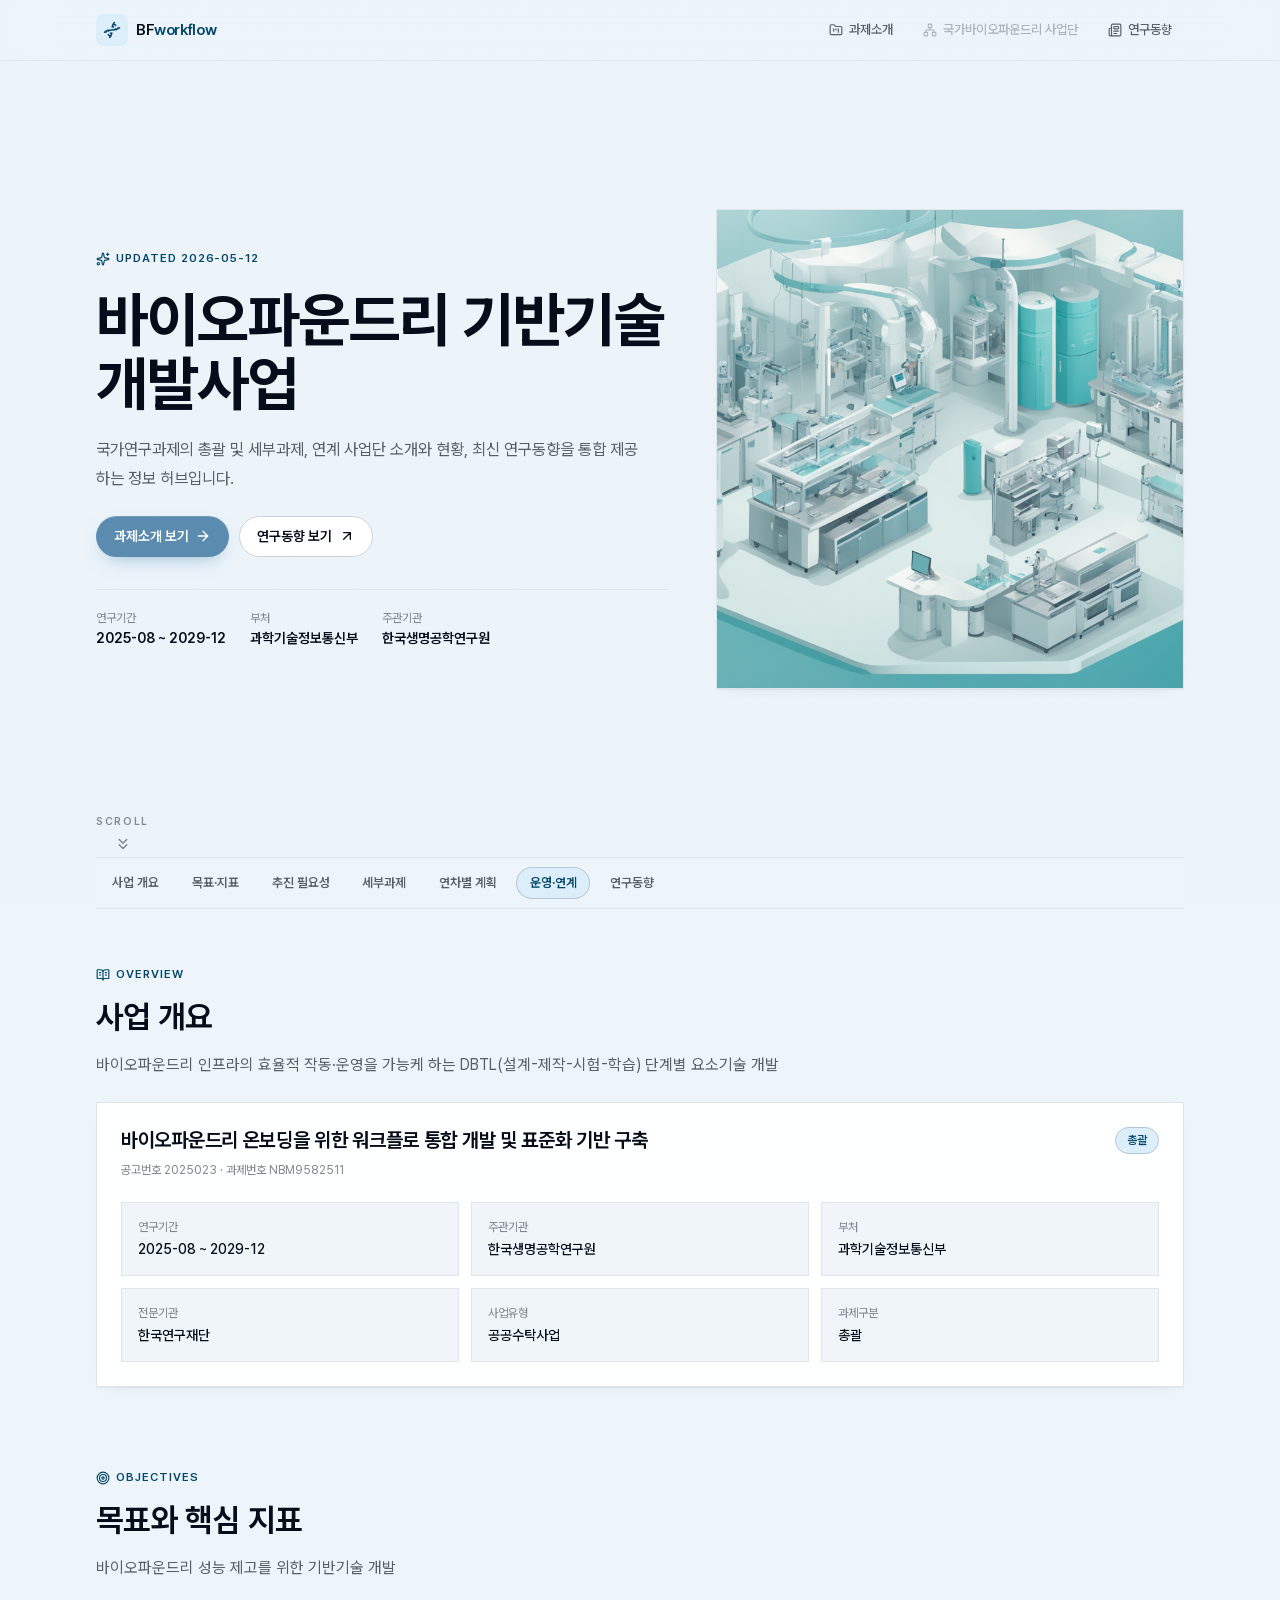
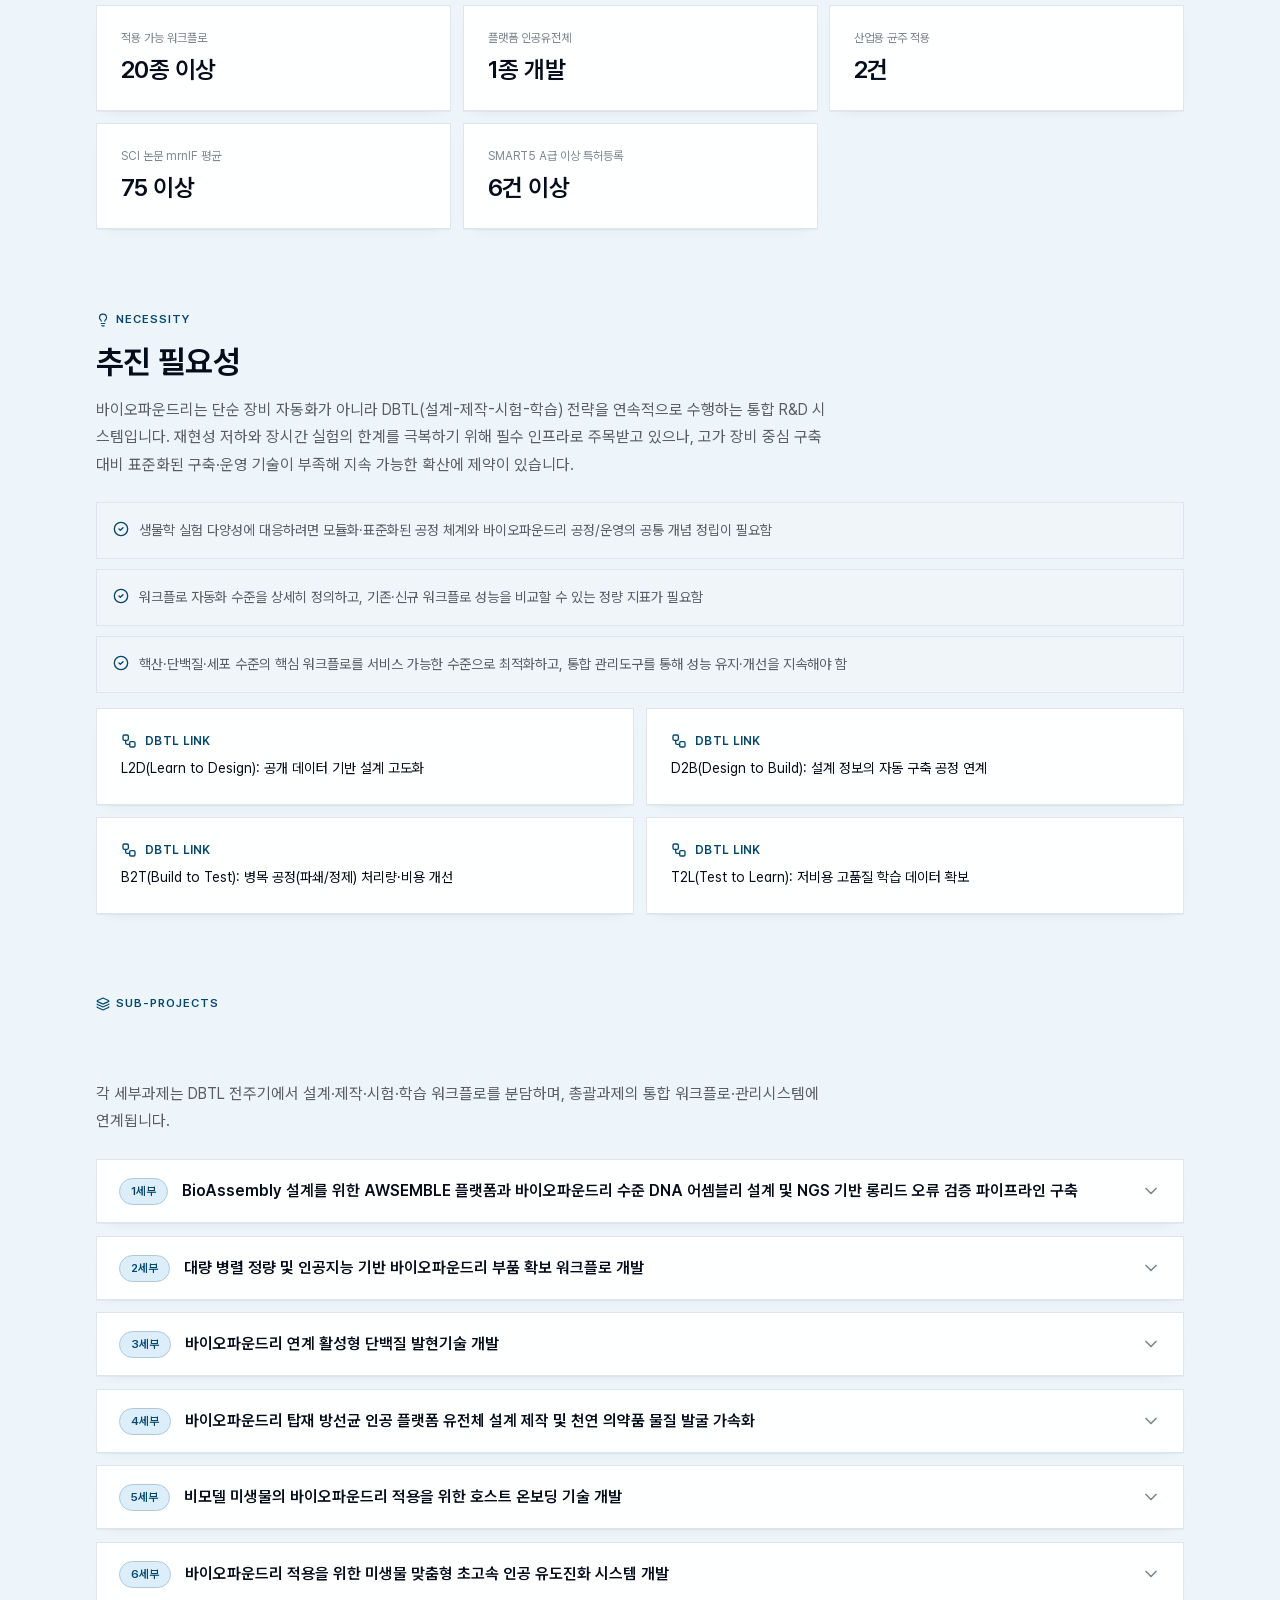
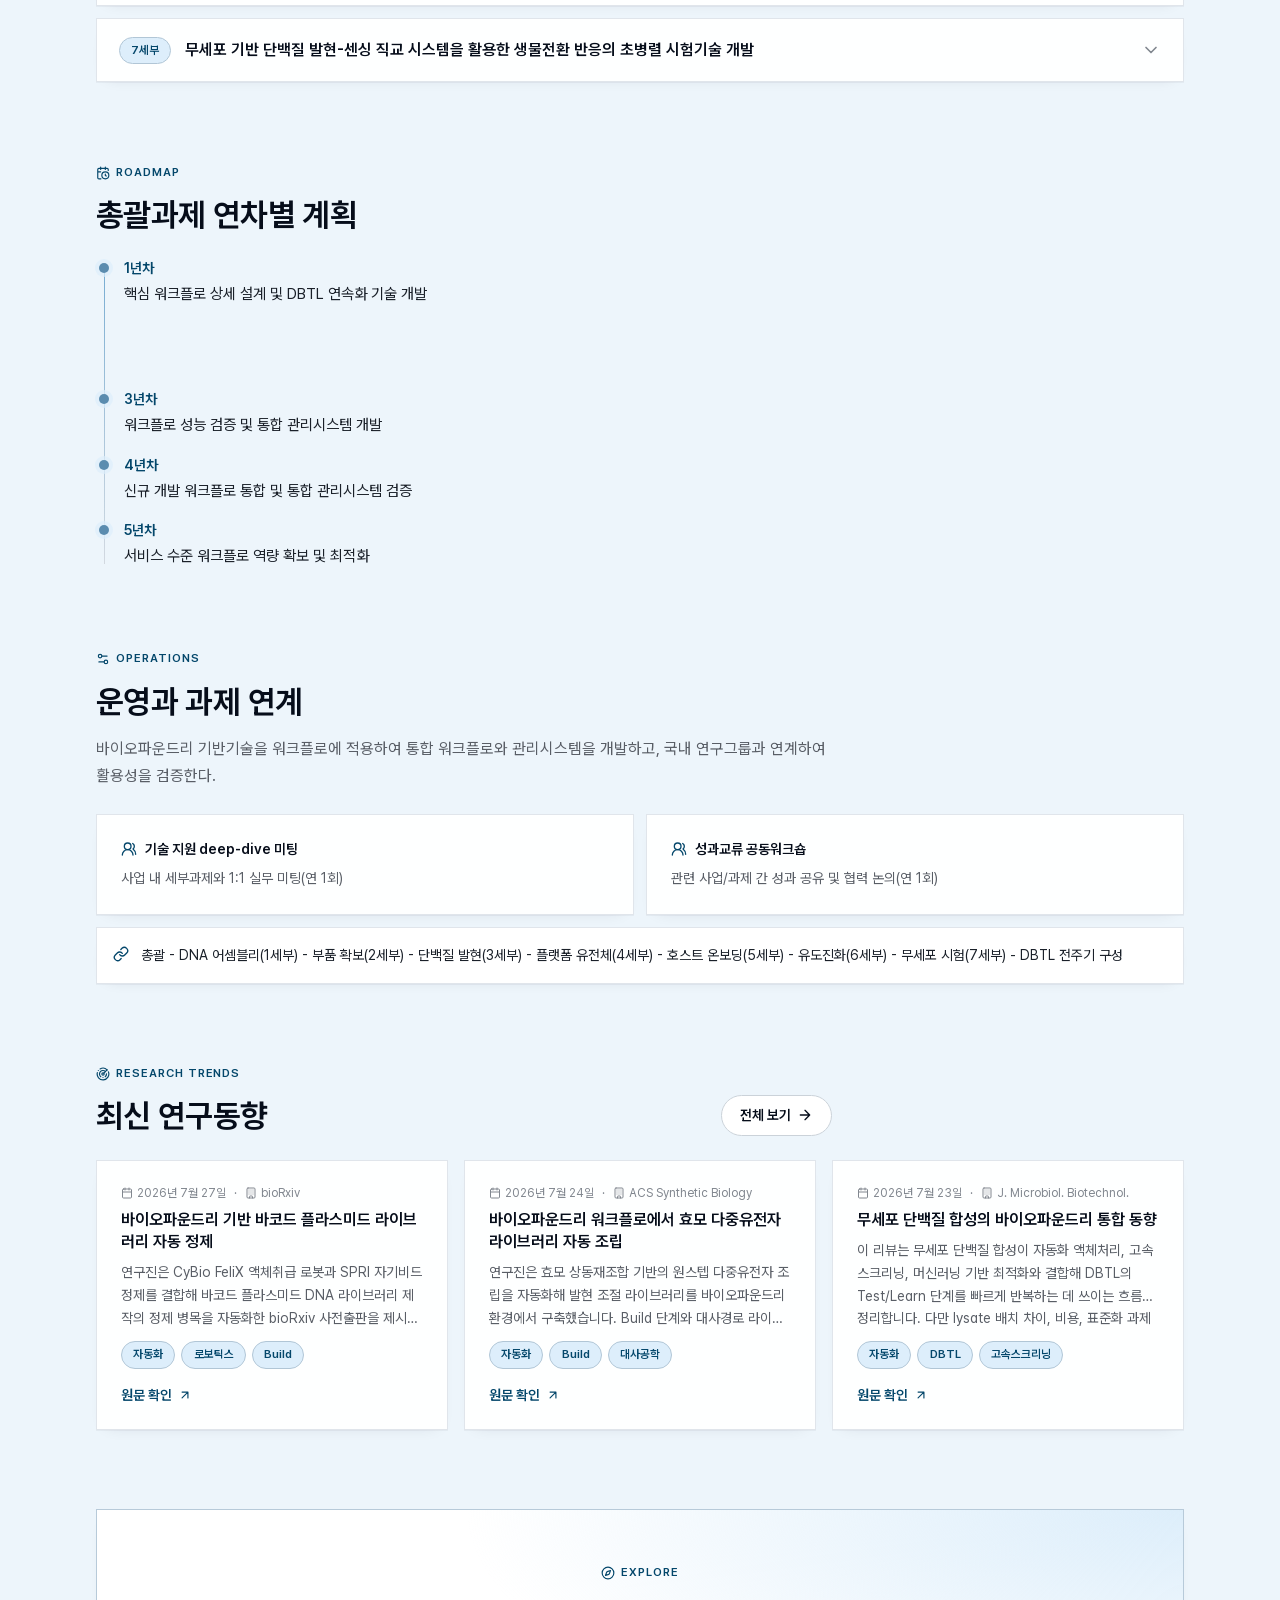
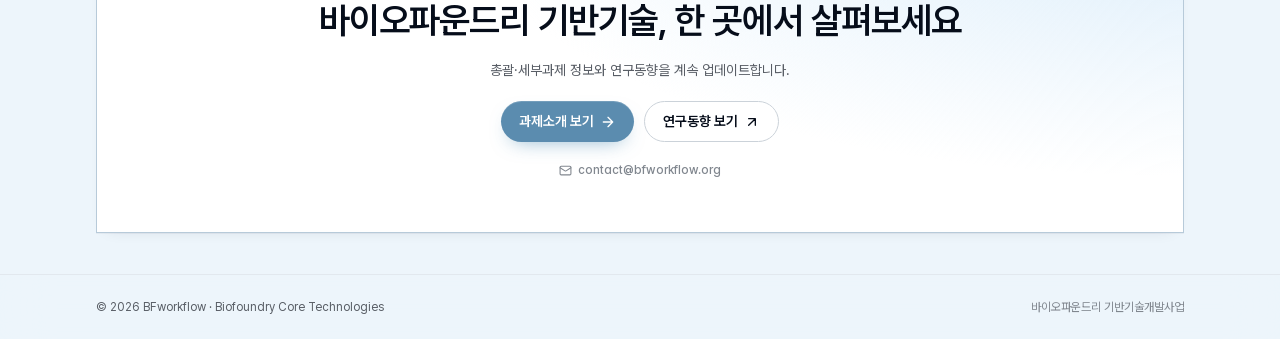
==== commit b7b49343: "chore: deploy from bfworkflow@8f6b5ec52a1f19e2d944f3c616128d495b4f78f5 greendaygh/bfworkflow-project" ====
--- a/index.html
+++ b/index.html
@@ -21,11 +21,11 @@
 </p> <h2 class="section-heading reveal" style="--reveal-delay: 60ms" data-astro-cid-j7pv25f6>운영과 과제 연계</h2> <p class="section-lead reveal" style="--reveal-delay: 120ms" data-astro-cid-j7pv25f6> 바이오파운드리 기반기술을 워크플로에 적용하여 통합 워크플로와 관리시스템을 개발하고, 국내 연구그룹과 연계하여 활용성을 검증한다. </p> </header> <div class="mt-6 grid gap-3 md:grid-cols-2" data-astro-cid-j7pv25f6> <article class="section-card card-hover reveal flex flex-col gap-2" style="--reveal-delay: 0ms" data-astro-cid-j7pv25f6> <div class="flex items-center gap-2 text-[color:var(--color-accent-ink)]" data-astro-cid-j7pv25f6> <svg width="16" height="16" aria-hidden="true" data-astro-cid-j7pv25f6="true" data-icon="lucide:users-round">   <symbol id="ai:lucide:users-round" viewBox="0 0 24 24"><g fill="none" stroke="currentColor" stroke-linecap="round" stroke-linejoin="round" stroke-width="2"><path d="M18 21a8 8 0 0 0-16 0"/><circle cx="10" cy="8" r="5"/><path d="M22 20c0-3.37-2-6.5-4-8a5 5 0 0 0-.45-8.3"/></g></symbol><use href="#ai:lucide:users-round"></use>  </svg> <span class="text-sm font-semibold text-[color:var(--color-ink-strong)]" data-astro-cid-j7pv25f6> 기술 지원 deep-dive 미팅 </span> </div> <p class="text-sm leading-relaxed text-[color:var(--color-ink-muted)]" data-astro-cid-j7pv25f6>사업 내 세부과제와 1:1 실무 미팅(연 1회)</p> </article><article class="section-card card-hover reveal flex flex-col gap-2" style="--reveal-delay: 60ms" data-astro-cid-j7pv25f6> <div class="flex items-center gap-2 text-[color:var(--color-accent-ink)]" data-astro-cid-j7pv25f6> <svg width="16" height="16" viewBox="0 0 24 24" aria-hidden="true" data-astro-cid-j7pv25f6="true" data-icon="lucide:users-round">   <use href="#ai:lucide:users-round"></use>  </svg> <span class="text-sm font-semibold text-[color:var(--color-ink-strong)]" data-astro-cid-j7pv25f6> 성과교류 공동워크숍 </span> </div> <p class="text-sm leading-relaxed text-[color:var(--color-ink-muted)]" data-astro-cid-j7pv25f6>관련 사업/과제 간 성과 공유 및 협력 논의(연 1회)</p> </article> </div> <ul class="mt-3 grid gap-3" data-astro-cid-j7pv25f6> <li class="reveal flex gap-3 rounded-none border border-[color:var(--color-line)] bg-[color:var(--color-surface)] p-4 text-sm leading-relaxed text-[color:var(--color-ink)] shadow-[var(--shadow-card)]" style="--reveal-delay: 0ms" data-astro-cid-j7pv25f6> <svg width="16" height="16" class="mt-0.5 flex-shrink-0 text-[color:var(--color-accent-ink)]" aria-hidden="true" data-astro-cid-j7pv25f6="true" data-icon="lucide:link">   <symbol id="ai:lucide:link" viewBox="0 0 24 24"><g fill="none" stroke="currentColor" stroke-linecap="round" stroke-linejoin="round" stroke-width="2"><path d="M10 13a5 5 0 0 0 7.54.54l3-3a5 5 0 0 0-7.07-7.07l-1.72 1.71"/><path d="M14 11a5 5 0 0 0-7.54-.54l-3 3a5 5 0 0 0 7.07 7.07l1.71-1.71"/></g></symbol><use href="#ai:lucide:link"></use>  </svg> <span data-astro-cid-j7pv25f6>총괄 - DNA 어셈블리(1세부) - 부품 확보(2세부) - 단백질 발현(3세부) - 플랫폼 유전체(4세부) - 호스트 온보딩(5세부) - 유도진화(6세부) - 무세포 시험(7세부) - DBTL 전주기 구성</span> </li> </ul> </section> <!-- 최신 연구동향 --> <section id="trends" class="landing-section" data-astro-cid-j7pv25f6> <header class="section-head flex flex-wrap items-end justify-between gap-3" data-astro-cid-j7pv25f6> <div data-astro-cid-j7pv25f6> <p class="eyebrow reveal" data-astro-cid-j7pv25f6> <svg width="14" height="14" data-astro-cid-j7pv25f6="true" data-icon="lucide:radar">   <symbol id="ai:lucide:radar" viewBox="0 0 24 24"><g fill="none" stroke="currentColor" stroke-linecap="round" stroke-linejoin="round" stroke-width="2"><path d="M19.07 4.93A10 10 0 0 0 6.99 3.34M4 6h.01M2.29 9.62a10 10 0 1 0 19.02-1.27"/><path d="M16.24 7.76a6 6 0 1 0-8.01 8.91M12 18h.01m5.98-6.34a6 6 0 0 1-2.22 5.01"/><circle cx="12" cy="12" r="2"/><path d="m13.41 10.59l5.66-5.66"/></g></symbol><use href="#ai:lucide:radar"></use>  </svg> Research Trends
 </p> <h2 class="section-heading reveal" style="--reveal-delay: 60ms" data-astro-cid-j7pv25f6>최신 연구동향</h2> </div> <a href="/trends" class="btn-secondary reveal" style="--reveal-delay: 120ms" data-astro-cid-j7pv25f6>
 전체 보기
-<svg width="16" height="16" viewBox="0 0 24 24" aria-hidden="true" data-astro-cid-j7pv25f6="true" data-icon="lucide:arrow-right">   <use href="#ai:lucide:arrow-right"></use>  </svg> </a> </header> <div class="mt-6 grid gap-4 md:grid-cols-3" data-astro-cid-j7pv25f6> <article class="section-card card-hover reveal flex flex-col" style="--reveal-delay: 0ms" data-astro-cid-j7pv25f6> <div class="flex flex-wrap items-center gap-2 text-xs text-[color:var(--color-ink-subtle)]" data-astro-cid-j7pv25f6> <span class="inline-flex items-center gap-1" data-astro-cid-j7pv25f6> <svg width="12" height="12" aria-hidden="true" data-astro-cid-j7pv25f6="true" data-icon="lucide:calendar">   <symbol id="ai:lucide:calendar" viewBox="0 0 24 24"><g fill="none" stroke="currentColor" stroke-linecap="round" stroke-linejoin="round" stroke-width="2"><path d="M8 2v4m8-4v4"/><rect width="18" height="18" x="3" y="4" rx="2"/><path d="M3 10h18"/></g></symbol><use href="#ai:lucide:calendar"></use>  </svg> 2026년 7월 24일 </span> <span aria-hidden="true" data-astro-cid-j7pv25f6>·</span> <span class="inline-flex items-center gap-1" data-astro-cid-j7pv25f6> <svg width="12" height="12" aria-hidden="true" data-astro-cid-j7pv25f6="true" data-icon="lucide:building">   <symbol id="ai:lucide:building" viewBox="0 0 24 24"><g fill="none" stroke="currentColor" stroke-linecap="round" stroke-linejoin="round" stroke-width="2"><path d="M12 10h.01M12 14h.01M12 6h.01M16 10h.01M16 14h.01M16 6h.01M8 10h.01M8 14h.01M8 6h.01M9 22v-3a1 1 0 0 1 1-1h4a1 1 0 0 1 1 1v3"/><rect width="16" height="20" x="4" y="2" rx="2"/></g></symbol><use href="#ai:lucide:building"></use>  </svg> ACS Synthetic Biology </span> </div> <h3 class="mt-2 text-base font-semibold leading-snug text-[color:var(--color-ink-strong)]" data-astro-cid-j7pv25f6> 바이오파운드리 워크플로에서 효모 다중유전자 라이브러리 자동 조립 </h3> <p class="mt-2 line-clamp-3 flex-1 text-sm leading-relaxed text-[color:var(--color-ink-muted)]" data-astro-cid-j7pv25f6> 연구진은 효모 상동재조합 기반의 원스텝 다중유전자 조립을 자동화해 발현 조절 라이브러리를 바이오파운드리 환경에서 구축했습니다. Build 단계와 대사경로 라이브러리 제작에 참고할 수 있지만, 셔틀벡터와 효모 숙주 조건에 맞춘 검증이 필요합니다. </p> <div class="mt-3 flex flex-wrap gap-1.5" data-astro-cid-j7pv25f6> <span class="badge-accent" data-astro-cid-j7pv25f6>자동화</span><span class="badge-accent" data-astro-cid-j7pv25f6>Build</span><span class="badge-accent" data-astro-cid-j7pv25f6>대사공학</span> </div> <a href="https://koasas.kaist.ac.kr/handle/10203/329673" target="_blank" rel="noreferrer" class="mt-4 inline-flex items-center gap-1.5 self-start text-sm font-semibold text-[color:var(--color-accent-ink)] transition hover:text-[color:var(--color-ink-strong)]" data-astro-cid-j7pv25f6>
+<svg width="16" height="16" viewBox="0 0 24 24" aria-hidden="true" data-astro-cid-j7pv25f6="true" data-icon="lucide:arrow-right">   <use href="#ai:lucide:arrow-right"></use>  </svg> </a> </header> <div class="mt-6 grid gap-4 md:grid-cols-3" data-astro-cid-j7pv25f6> <article class="section-card card-hover reveal flex flex-col" style="--reveal-delay: 0ms" data-astro-cid-j7pv25f6> <div class="flex flex-wrap items-center gap-2 text-xs text-[color:var(--color-ink-subtle)]" data-astro-cid-j7pv25f6> <span class="inline-flex items-center gap-1" data-astro-cid-j7pv25f6> <svg width="12" height="12" aria-hidden="true" data-astro-cid-j7pv25f6="true" data-icon="lucide:calendar">   <symbol id="ai:lucide:calendar" viewBox="0 0 24 24"><g fill="none" stroke="currentColor" stroke-linecap="round" stroke-linejoin="round" stroke-width="2"><path d="M8 2v4m8-4v4"/><rect width="18" height="18" x="3" y="4" rx="2"/><path d="M3 10h18"/></g></symbol><use href="#ai:lucide:calendar"></use>  </svg> 2026년 7월 27일 </span> <span aria-hidden="true" data-astro-cid-j7pv25f6>·</span> <span class="inline-flex items-center gap-1" data-astro-cid-j7pv25f6> <svg width="12" height="12" aria-hidden="true" data-astro-cid-j7pv25f6="true" data-icon="lucide:building">   <symbol id="ai:lucide:building" viewBox="0 0 24 24"><g fill="none" stroke="currentColor" stroke-linecap="round" stroke-linejoin="round" stroke-width="2"><path d="M12 10h.01M12 14h.01M12 6h.01M16 10h.01M16 14h.01M16 6h.01M8 10h.01M8 14h.01M8 6h.01M9 22v-3a1 1 0 0 1 1-1h4a1 1 0 0 1 1 1v3"/><rect width="16" height="20" x="4" y="2" rx="2"/></g></symbol><use href="#ai:lucide:building"></use>  </svg> bioRxiv </span> </div> <h3 class="mt-2 text-base font-semibold leading-snug text-[color:var(--color-ink-strong)]" data-astro-cid-j7pv25f6> 바이오파운드리 기반 바코드 플라스미드 라이브러리 자동 정제 </h3> <p class="mt-2 line-clamp-3 flex-1 text-sm leading-relaxed text-[color:var(--color-ink-muted)]" data-astro-cid-j7pv25f6> 연구진은 CyBio FeliX 액체취급 로봇과 SPRI 자기비드 정제를 결합해 바코드 플라스미드 DNA 라이브러리 제작의 정제 병목을 자동화한 bioRxiv 사전출판을 제시했습니다. 워크플로는 1회 8~96개 샘플 처리에 맞춰 설계됐고, 연구에서는 528개 pooled DNA plasmid를 처리해 lentiviral lineage-tracing library를 구축한 뒤 시퀀싱과 mammalian cell transfection으로 확인했습니다. 바이오파운드리의 Build/Test 단계에서 재사용 가능한 모듈로 참고할 수 있지만, 사전출판이며 CyBio FeliX와 특정 키트·플라스미드 조건에서의 결과라는 한계를 함께 봐야 합니다. </p> <div class="mt-3 flex flex-wrap gap-1.5" data-astro-cid-j7pv25f6> <span class="badge-accent" data-astro-cid-j7pv25f6>자동화</span><span class="badge-accent" data-astro-cid-j7pv25f6>로보틱스</span><span class="badge-accent" data-astro-cid-j7pv25f6>Build</span> </div> <a href="https://www.biorxiv.org/content/10.64898/2026.07.07.736956v1" target="_blank" rel="noreferrer" class="mt-4 inline-flex items-center gap-1.5 self-start text-sm font-semibold text-[color:var(--color-accent-ink)] transition hover:text-[color:var(--color-ink-strong)]" data-astro-cid-j7pv25f6>
 원문 확인
-<svg width="14" height="14" viewBox="0 0 24 24" aria-hidden="true" data-astro-cid-j7pv25f6="true" data-icon="lucide:arrow-up-right">   <use href="#ai:lucide:arrow-up-right"></use>  </svg> </a> </article><article class="section-card card-hover reveal flex flex-col" style="--reveal-delay: 60ms" data-astro-cid-j7pv25f6> <div class="flex flex-wrap items-center gap-2 text-xs text-[color:var(--color-ink-subtle)]" data-astro-cid-j7pv25f6> <span class="inline-flex items-center gap-1" data-astro-cid-j7pv25f6> <svg width="12" height="12" viewBox="0 0 24 24" aria-hidden="true" data-astro-cid-j7pv25f6="true" data-icon="lucide:calendar">   <use href="#ai:lucide:calendar"></use>  </svg> 2026년 7월 23일 </span> <span aria-hidden="true" data-astro-cid-j7pv25f6>·</span> <span class="inline-flex items-center gap-1" data-astro-cid-j7pv25f6> <svg width="12" height="12" viewBox="0 0 24 24" aria-hidden="true" data-astro-cid-j7pv25f6="true" data-icon="lucide:building">   <use href="#ai:lucide:building"></use>  </svg> J. Microbiol. Biotechnol. </span> </div> <h3 class="mt-2 text-base font-semibold leading-snug text-[color:var(--color-ink-strong)]" data-astro-cid-j7pv25f6> 무세포 단백질 합성의 바이오파운드리 통합 동향 </h3> <p class="mt-2 line-clamp-3 flex-1 text-sm leading-relaxed text-[color:var(--color-ink-muted)]" data-astro-cid-j7pv25f6> 이 리뷰는 무세포 단백질 합성이 자동화 액체처리, 고속 스크리닝, 머신러닝 기반 최적화와 결합해 DBTL의 Test/Learn 단계를 빠르게 반복하는 데 쓰이는 흐름을 정리합니다. 다만 lysate 배치 차이, 비용, 표준화 과제는 실제 바이오파운드리 운영에서 함께 검토해야 할 한계로 제시됩니다. </p> <div class="mt-3 flex flex-wrap gap-1.5" data-astro-cid-j7pv25f6> <span class="badge-accent" data-astro-cid-j7pv25f6>자동화</span><span class="badge-accent" data-astro-cid-j7pv25f6>DBTL</span><span class="badge-accent" data-astro-cid-j7pv25f6>고속스크리닝</span> </div> <a href="https://pmc.ncbi.nlm.nih.gov/articles/PMC12463565/" target="_blank" rel="noreferrer" class="mt-4 inline-flex items-center gap-1.5 self-start text-sm font-semibold text-[color:var(--color-accent-ink)] transition hover:text-[color:var(--color-ink-strong)]" data-astro-cid-j7pv25f6>
+<svg width="14" height="14" viewBox="0 0 24 24" aria-hidden="true" data-astro-cid-j7pv25f6="true" data-icon="lucide:arrow-up-right">   <use href="#ai:lucide:arrow-up-right"></use>  </svg> </a> </article><article class="section-card card-hover reveal flex flex-col" style="--reveal-delay: 60ms" data-astro-cid-j7pv25f6> <div class="flex flex-wrap items-center gap-2 text-xs text-[color:var(--color-ink-subtle)]" data-astro-cid-j7pv25f6> <span class="inline-flex items-center gap-1" data-astro-cid-j7pv25f6> <svg width="12" height="12" viewBox="0 0 24 24" aria-hidden="true" data-astro-cid-j7pv25f6="true" data-icon="lucide:calendar">   <use href="#ai:lucide:calendar"></use>  </svg> 2026년 7월 24일 </span> <span aria-hidden="true" data-astro-cid-j7pv25f6>·</span> <span class="inline-flex items-center gap-1" data-astro-cid-j7pv25f6> <svg width="12" height="12" viewBox="0 0 24 24" aria-hidden="true" data-astro-cid-j7pv25f6="true" data-icon="lucide:building">   <use href="#ai:lucide:building"></use>  </svg> ACS Synthetic Biology </span> </div> <h3 class="mt-2 text-base font-semibold leading-snug text-[color:var(--color-ink-strong)]" data-astro-cid-j7pv25f6> 바이오파운드리 워크플로에서 효모 다중유전자 라이브러리 자동 조립 </h3> <p class="mt-2 line-clamp-3 flex-1 text-sm leading-relaxed text-[color:var(--color-ink-muted)]" data-astro-cid-j7pv25f6> 연구진은 효모 상동재조합 기반의 원스텝 다중유전자 조립을 자동화해 발현 조절 라이브러리를 바이오파운드리 환경에서 구축했습니다. Build 단계와 대사경로 라이브러리 제작에 참고할 수 있지만, 셔틀벡터와 효모 숙주 조건에 맞춘 검증이 필요합니다. </p> <div class="mt-3 flex flex-wrap gap-1.5" data-astro-cid-j7pv25f6> <span class="badge-accent" data-astro-cid-j7pv25f6>자동화</span><span class="badge-accent" data-astro-cid-j7pv25f6>Build</span><span class="badge-accent" data-astro-cid-j7pv25f6>대사공학</span> </div> <a href="https://koasas.kaist.ac.kr/handle/10203/329673" target="_blank" rel="noreferrer" class="mt-4 inline-flex items-center gap-1.5 self-start text-sm font-semibold text-[color:var(--color-accent-ink)] transition hover:text-[color:var(--color-ink-strong)]" data-astro-cid-j7pv25f6>
 원문 확인
-<svg width="14" height="14" viewBox="0 0 24 24" aria-hidden="true" data-astro-cid-j7pv25f6="true" data-icon="lucide:arrow-up-right">   <use href="#ai:lucide:arrow-up-right"></use>  </svg> </a> </article><article class="section-card card-hover reveal flex flex-col" style="--reveal-delay: 120ms" data-astro-cid-j7pv25f6> <div class="flex flex-wrap items-center gap-2 text-xs text-[color:var(--color-ink-subtle)]" data-astro-cid-j7pv25f6> <span class="inline-flex items-center gap-1" data-astro-cid-j7pv25f6> <svg width="12" height="12" viewBox="0 0 24 24" aria-hidden="true" data-astro-cid-j7pv25f6="true" data-icon="lucide:calendar">   <use href="#ai:lucide:calendar"></use>  </svg> 2026년 7월 21일 </span> <span aria-hidden="true" data-astro-cid-j7pv25f6>·</span> <span class="inline-flex items-center gap-1" data-astro-cid-j7pv25f6> <svg width="12" height="12" viewBox="0 0 24 24" aria-hidden="true" data-astro-cid-j7pv25f6="true" data-icon="lucide:building">   <use href="#ai:lucide:building"></use>  </svg> Current Opinion in Biotechnology </span> </div> <h3 class="mt-2 text-base font-semibold leading-snug text-[color:var(--color-ink-strong)]" data-astro-cid-j7pv25f6> AI 지원 DNA 어셈블리 자동화 동향 리뷰 </h3> <p class="mt-2 line-clamp-3 flex-1 text-sm leading-relaxed text-[color:var(--color-ink-muted)]" data-astro-cid-j7pv25f6> 이 리뷰는 바이오파운드리의 DNA 어셈블리 자동화를 고속 플랫폼, 표준화된 설계 도구, AI/ML 기반 프로토콜 최적화 관점에서 정리했습니다. 개별 플랫폼 성능을 직접 검증한 연구는 아니지만, Build 단계와 DBTL 학습 루프를 연결할 때 참고할 수 있는 쟁점을 제시합니다. </p> <div class="mt-3 flex flex-wrap gap-1.5" data-astro-cid-j7pv25f6> <span class="badge-accent" data-astro-cid-j7pv25f6>자동화</span><span class="badge-accent" data-astro-cid-j7pv25f6>AI/ML</span><span class="badge-accent" data-astro-cid-j7pv25f6>표준화</span> </div> <a href="https://linkinghub.elsevier.com/retrieve/pii/S0958166925001302" target="_blank" rel="noreferrer" class="mt-4 inline-flex items-center gap-1.5 self-start text-sm font-semibold text-[color:var(--color-accent-ink)] transition hover:text-[color:var(--color-ink-strong)]" data-astro-cid-j7pv25f6>
+<svg width="14" height="14" viewBox="0 0 24 24" aria-hidden="true" data-astro-cid-j7pv25f6="true" data-icon="lucide:arrow-up-right">   <use href="#ai:lucide:arrow-up-right"></use>  </svg> </a> </article><article class="section-card card-hover reveal flex flex-col" style="--reveal-delay: 120ms" data-astro-cid-j7pv25f6> <div class="flex flex-wrap items-center gap-2 text-xs text-[color:var(--color-ink-subtle)]" data-astro-cid-j7pv25f6> <span class="inline-flex items-center gap-1" data-astro-cid-j7pv25f6> <svg width="12" height="12" viewBox="0 0 24 24" aria-hidden="true" data-astro-cid-j7pv25f6="true" data-icon="lucide:calendar">   <use href="#ai:lucide:calendar"></use>  </svg> 2026년 7월 23일 </span> <span aria-hidden="true" data-astro-cid-j7pv25f6>·</span> <span class="inline-flex items-center gap-1" data-astro-cid-j7pv25f6> <svg width="12" height="12" viewBox="0 0 24 24" aria-hidden="true" data-astro-cid-j7pv25f6="true" data-icon="lucide:building">   <use href="#ai:lucide:building"></use>  </svg> J. Microbiol. Biotechnol. </span> </div> <h3 class="mt-2 text-base font-semibold leading-snug text-[color:var(--color-ink-strong)]" data-astro-cid-j7pv25f6> 무세포 단백질 합성의 바이오파운드리 통합 동향 </h3> <p class="mt-2 line-clamp-3 flex-1 text-sm leading-relaxed text-[color:var(--color-ink-muted)]" data-astro-cid-j7pv25f6> 이 리뷰는 무세포 단백질 합성이 자동화 액체처리, 고속 스크리닝, 머신러닝 기반 최적화와 결합해 DBTL의 Test/Learn 단계를 빠르게 반복하는 데 쓰이는 흐름을 정리합니다. 다만 lysate 배치 차이, 비용, 표준화 과제는 실제 바이오파운드리 운영에서 함께 검토해야 할 한계로 제시됩니다. </p> <div class="mt-3 flex flex-wrap gap-1.5" data-astro-cid-j7pv25f6> <span class="badge-accent" data-astro-cid-j7pv25f6>자동화</span><span class="badge-accent" data-astro-cid-j7pv25f6>DBTL</span><span class="badge-accent" data-astro-cid-j7pv25f6>고속스크리닝</span> </div> <a href="https://pmc.ncbi.nlm.nih.gov/articles/PMC12463565/" target="_blank" rel="noreferrer" class="mt-4 inline-flex items-center gap-1.5 self-start text-sm font-semibold text-[color:var(--color-accent-ink)] transition hover:text-[color:var(--color-ink-strong)]" data-astro-cid-j7pv25f6>
 원문 확인
 <svg width="14" height="14" viewBox="0 0 24 24" aria-hidden="true" data-astro-cid-j7pv25f6="true" data-icon="lucide:arrow-up-right">   <use href="#ai:lucide:arrow-up-right"></use>  </svg> </a> </article> </div> </section> <!-- 하단 CTA --> <section class="cta-banner reveal" data-astro-cid-j7pv25f6> <div class="relative z-10 flex flex-col items-center gap-4 text-center" data-astro-cid-j7pv25f6> <p class="eyebrow" data-astro-cid-j7pv25f6> <svg width="14" height="14" data-astro-cid-j7pv25f6="true" data-icon="lucide:compass">   <symbol id="ai:lucide:compass" viewBox="0 0 24 24"><g fill="none" stroke="currentColor" stroke-linecap="round" stroke-linejoin="round" stroke-width="2"><circle cx="12" cy="12" r="10"/><path d="m16.24 7.76l-1.804 5.411a2 2 0 0 1-1.265 1.265L7.76 16.24l1.804-5.411a2 2 0 0 1 1.265-1.265z"/></g></symbol><use href="#ai:lucide:compass"></use>  </svg> Explore
 </p> <h2 class="max-w-2xl text-[clamp(1.5rem,3.5vw,2.25rem)] font-semibold leading-tight tracking-tight text-[color:var(--color-ink-strong)]" data-astro-cid-j7pv25f6>
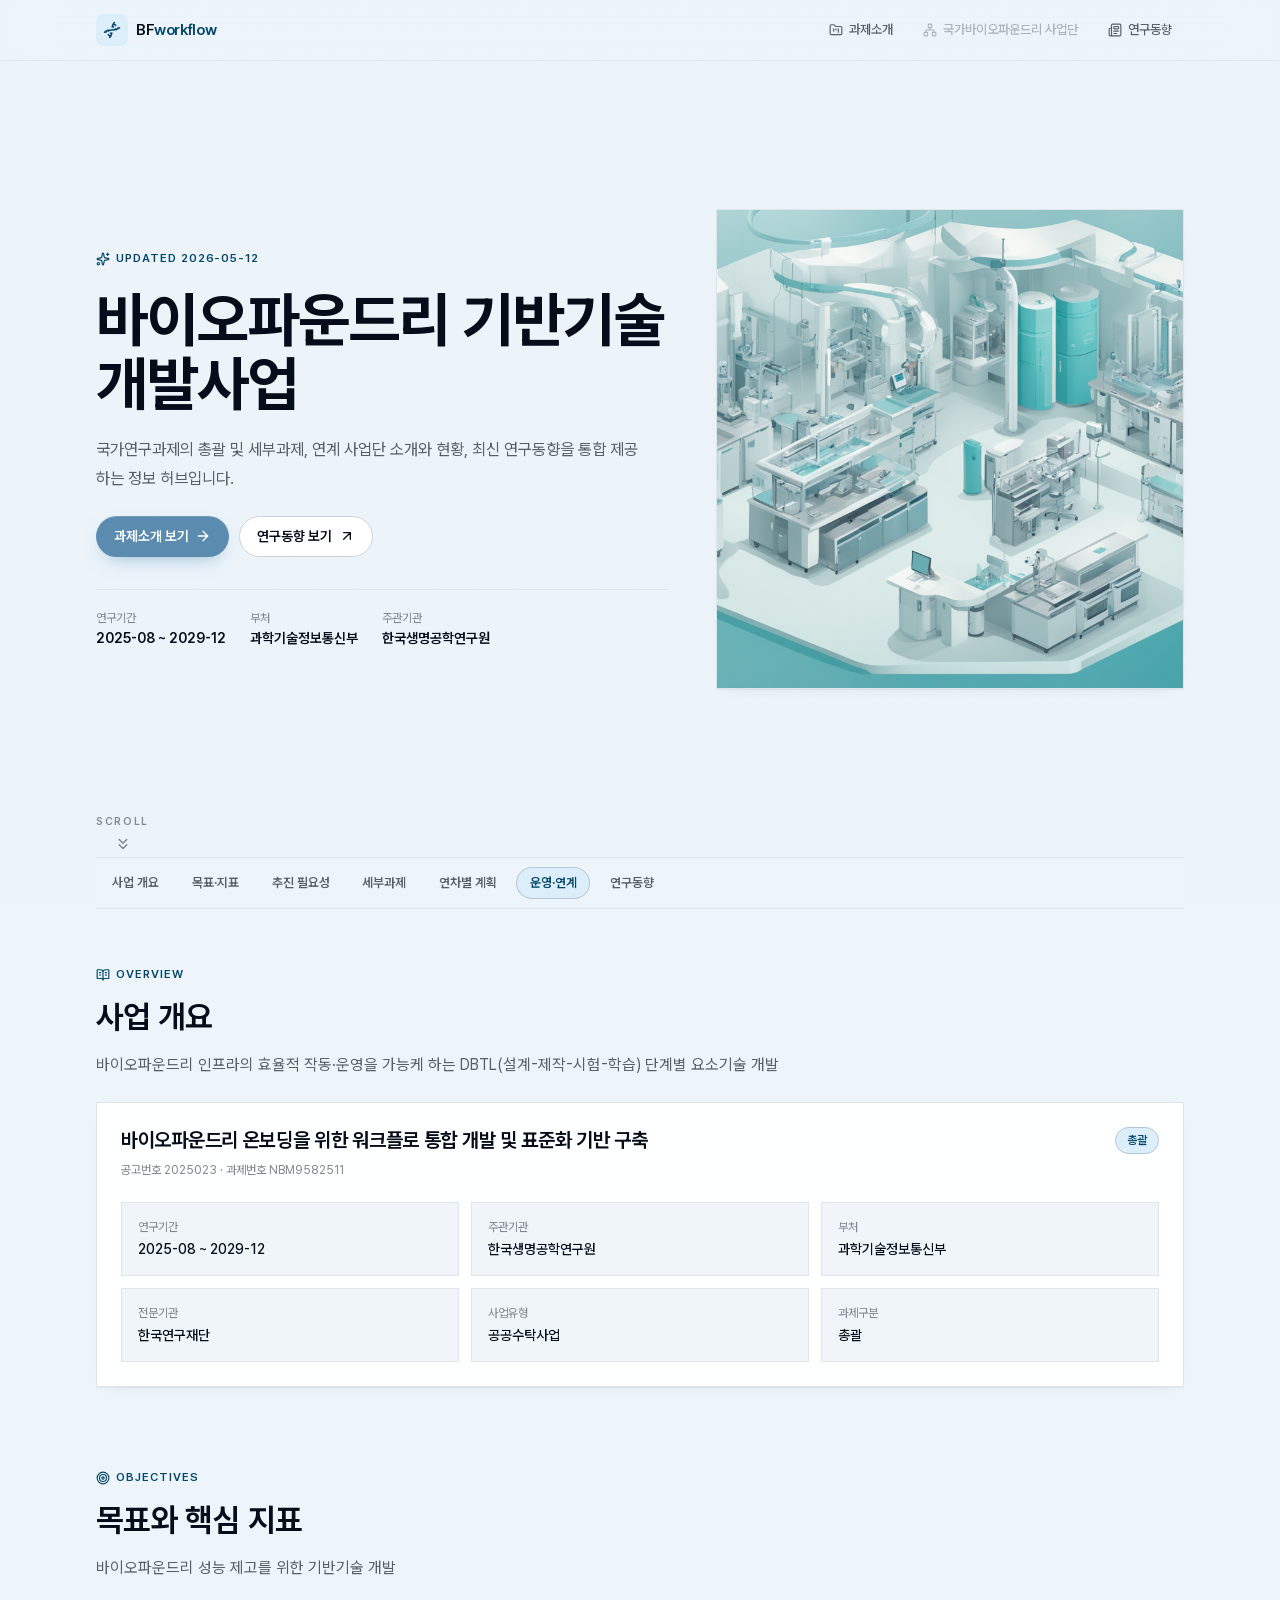
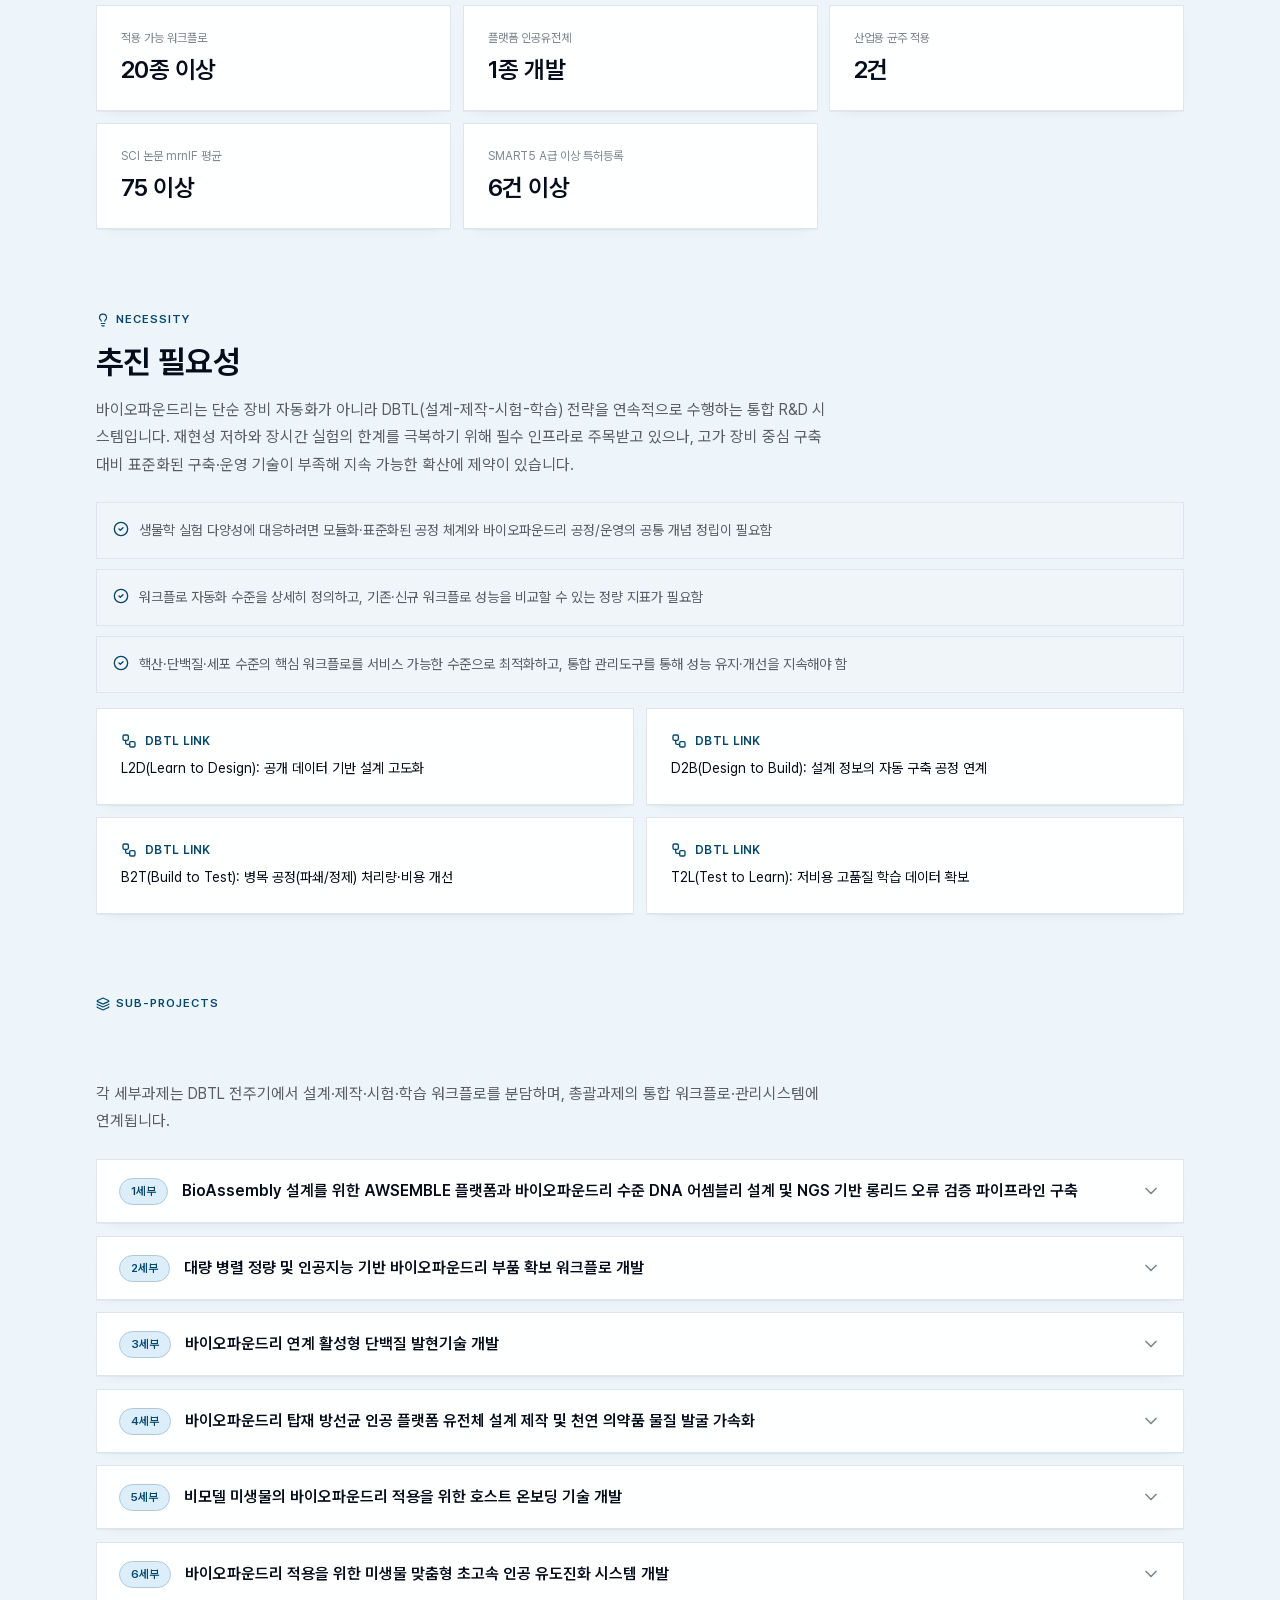
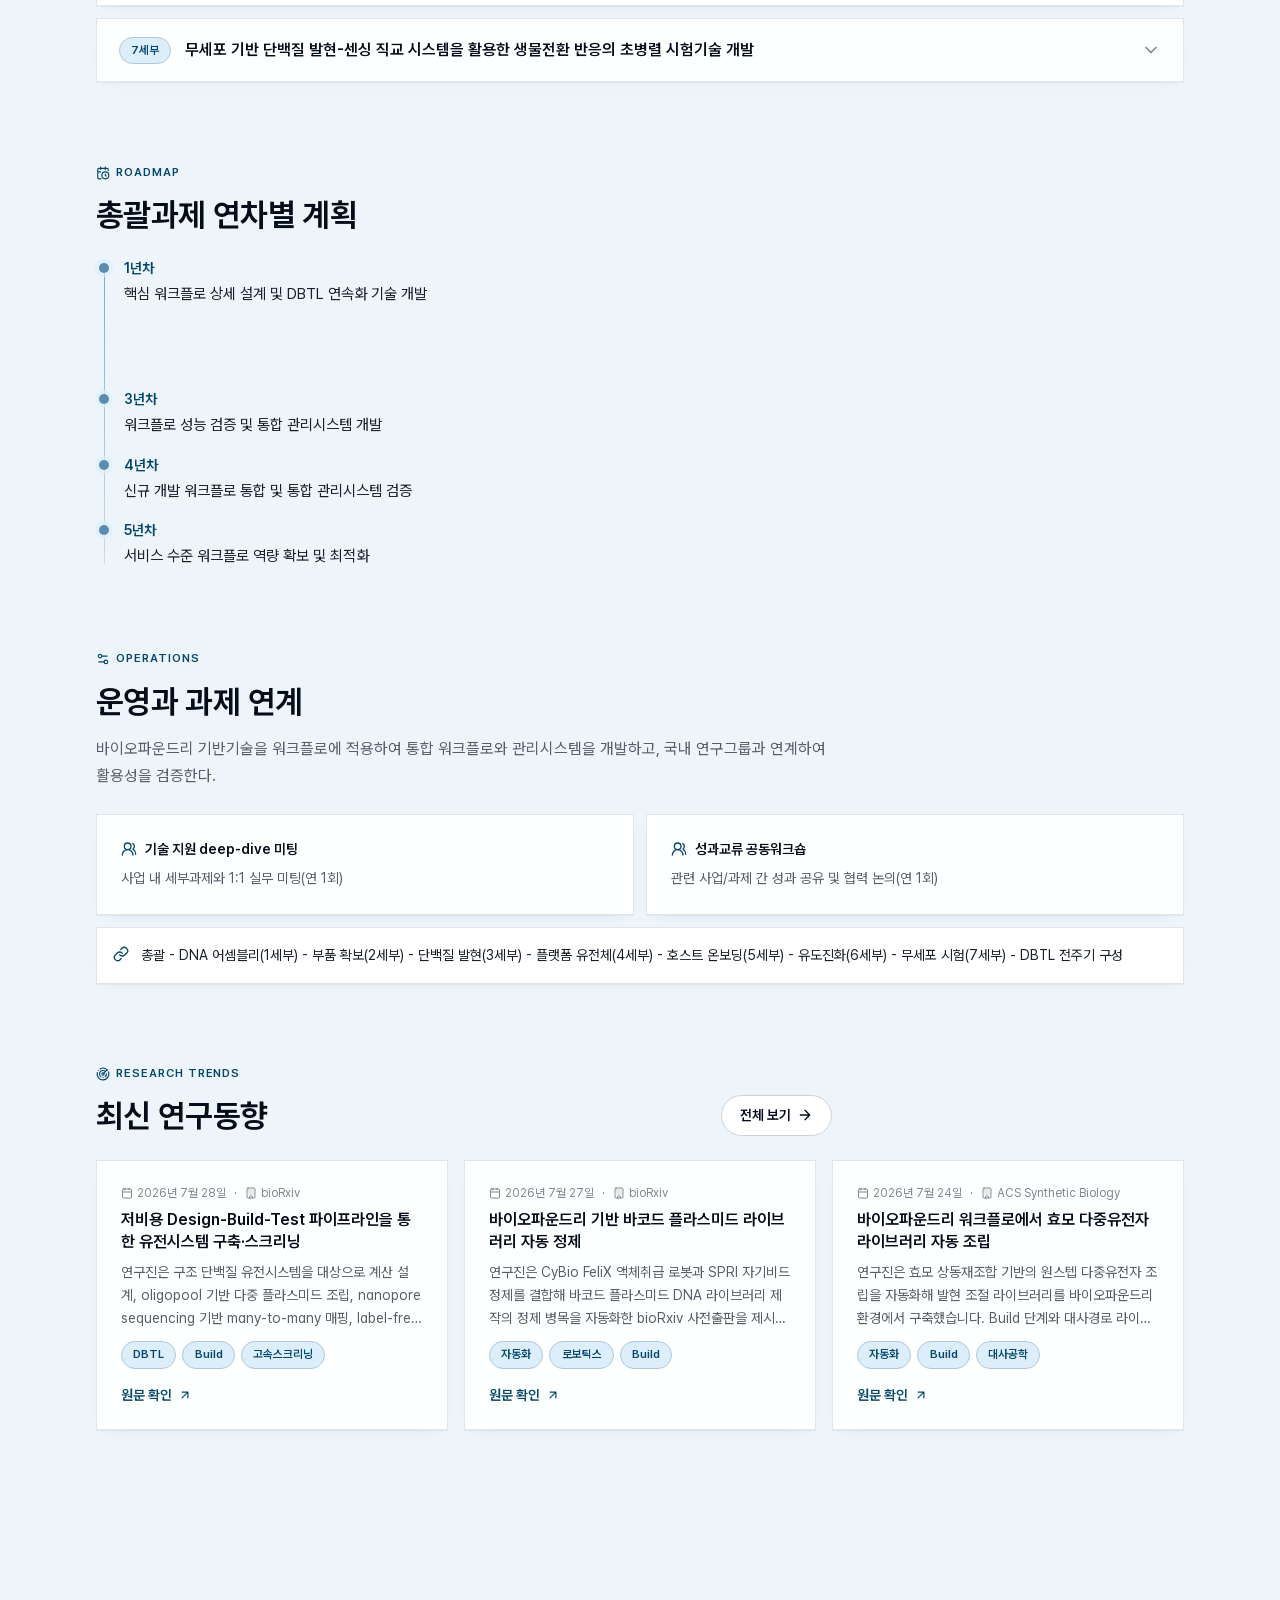
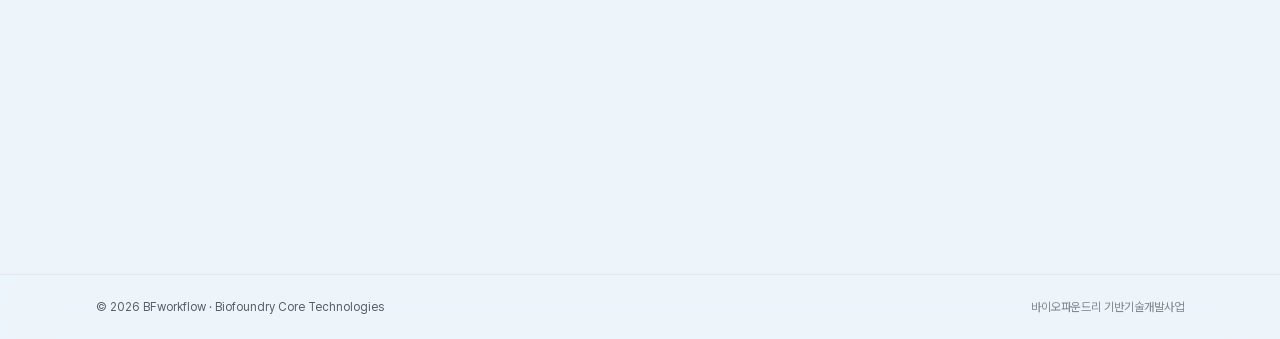
==== commit bdbdb304: "chore: deploy from bfworkflow@73c1b2c71e7ad9426fd151dd129ea0795fa0dca3 greendaygh/bfworkflow-project" ====
--- a/index.html
+++ b/index.html
@@ -21,11 +21,11 @@
 </p> <h2 class="section-heading reveal" style="--reveal-delay: 60ms" data-astro-cid-j7pv25f6>운영과 과제 연계</h2> <p class="section-lead reveal" style="--reveal-delay: 120ms" data-astro-cid-j7pv25f6> 바이오파운드리 기반기술을 워크플로에 적용하여 통합 워크플로와 관리시스템을 개발하고, 국내 연구그룹과 연계하여 활용성을 검증한다. </p> </header> <div class="mt-6 grid gap-3 md:grid-cols-2" data-astro-cid-j7pv25f6> <article class="section-card card-hover reveal flex flex-col gap-2" style="--reveal-delay: 0ms" data-astro-cid-j7pv25f6> <div class="flex items-center gap-2 text-[color:var(--color-accent-ink)]" data-astro-cid-j7pv25f6> <svg width="16" height="16" aria-hidden="true" data-astro-cid-j7pv25f6="true" data-icon="lucide:users-round">   <symbol id="ai:lucide:users-round" viewBox="0 0 24 24"><g fill="none" stroke="currentColor" stroke-linecap="round" stroke-linejoin="round" stroke-width="2"><path d="M18 21a8 8 0 0 0-16 0"/><circle cx="10" cy="8" r="5"/><path d="M22 20c0-3.37-2-6.5-4-8a5 5 0 0 0-.45-8.3"/></g></symbol><use href="#ai:lucide:users-round"></use>  </svg> <span class="text-sm font-semibold text-[color:var(--color-ink-strong)]" data-astro-cid-j7pv25f6> 기술 지원 deep-dive 미팅 </span> </div> <p class="text-sm leading-relaxed text-[color:var(--color-ink-muted)]" data-astro-cid-j7pv25f6>사업 내 세부과제와 1:1 실무 미팅(연 1회)</p> </article><article class="section-card card-hover reveal flex flex-col gap-2" style="--reveal-delay: 60ms" data-astro-cid-j7pv25f6> <div class="flex items-center gap-2 text-[color:var(--color-accent-ink)]" data-astro-cid-j7pv25f6> <svg width="16" height="16" viewBox="0 0 24 24" aria-hidden="true" data-astro-cid-j7pv25f6="true" data-icon="lucide:users-round">   <use href="#ai:lucide:users-round"></use>  </svg> <span class="text-sm font-semibold text-[color:var(--color-ink-strong)]" data-astro-cid-j7pv25f6> 성과교류 공동워크숍 </span> </div> <p class="text-sm leading-relaxed text-[color:var(--color-ink-muted)]" data-astro-cid-j7pv25f6>관련 사업/과제 간 성과 공유 및 협력 논의(연 1회)</p> </article> </div> <ul class="mt-3 grid gap-3" data-astro-cid-j7pv25f6> <li class="reveal flex gap-3 rounded-none border border-[color:var(--color-line)] bg-[color:var(--color-surface)] p-4 text-sm leading-relaxed text-[color:var(--color-ink)] shadow-[var(--shadow-card)]" style="--reveal-delay: 0ms" data-astro-cid-j7pv25f6> <svg width="16" height="16" class="mt-0.5 flex-shrink-0 text-[color:var(--color-accent-ink)]" aria-hidden="true" data-astro-cid-j7pv25f6="true" data-icon="lucide:link">   <symbol id="ai:lucide:link" viewBox="0 0 24 24"><g fill="none" stroke="currentColor" stroke-linecap="round" stroke-linejoin="round" stroke-width="2"><path d="M10 13a5 5 0 0 0 7.54.54l3-3a5 5 0 0 0-7.07-7.07l-1.72 1.71"/><path d="M14 11a5 5 0 0 0-7.54-.54l-3 3a5 5 0 0 0 7.07 7.07l1.71-1.71"/></g></symbol><use href="#ai:lucide:link"></use>  </svg> <span data-astro-cid-j7pv25f6>총괄 - DNA 어셈블리(1세부) - 부품 확보(2세부) - 단백질 발현(3세부) - 플랫폼 유전체(4세부) - 호스트 온보딩(5세부) - 유도진화(6세부) - 무세포 시험(7세부) - DBTL 전주기 구성</span> </li> </ul> </section> <!-- 최신 연구동향 --> <section id="trends" class="landing-section" data-astro-cid-j7pv25f6> <header class="section-head flex flex-wrap items-end justify-between gap-3" data-astro-cid-j7pv25f6> <div data-astro-cid-j7pv25f6> <p class="eyebrow reveal" data-astro-cid-j7pv25f6> <svg width="14" height="14" data-astro-cid-j7pv25f6="true" data-icon="lucide:radar">   <symbol id="ai:lucide:radar" viewBox="0 0 24 24"><g fill="none" stroke="currentColor" stroke-linecap="round" stroke-linejoin="round" stroke-width="2"><path d="M19.07 4.93A10 10 0 0 0 6.99 3.34M4 6h.01M2.29 9.62a10 10 0 1 0 19.02-1.27"/><path d="M16.24 7.76a6 6 0 1 0-8.01 8.91M12 18h.01m5.98-6.34a6 6 0 0 1-2.22 5.01"/><circle cx="12" cy="12" r="2"/><path d="m13.41 10.59l5.66-5.66"/></g></symbol><use href="#ai:lucide:radar"></use>  </svg> Research Trends
 </p> <h2 class="section-heading reveal" style="--reveal-delay: 60ms" data-astro-cid-j7pv25f6>최신 연구동향</h2> </div> <a href="/trends" class="btn-secondary reveal" style="--reveal-delay: 120ms" data-astro-cid-j7pv25f6>
 전체 보기
-<svg width="16" height="16" viewBox="0 0 24 24" aria-hidden="true" data-astro-cid-j7pv25f6="true" data-icon="lucide:arrow-right">   <use href="#ai:lucide:arrow-right"></use>  </svg> </a> </header> <div class="mt-6 grid gap-4 md:grid-cols-3" data-astro-cid-j7pv25f6> <article class="section-card card-hover reveal flex flex-col" style="--reveal-delay: 0ms" data-astro-cid-j7pv25f6> <div class="flex flex-wrap items-center gap-2 text-xs text-[color:var(--color-ink-subtle)]" data-astro-cid-j7pv25f6> <span class="inline-flex items-center gap-1" data-astro-cid-j7pv25f6> <svg width="12" height="12" aria-hidden="true" data-astro-cid-j7pv25f6="true" data-icon="lucide:calendar">   <symbol id="ai:lucide:calendar" viewBox="0 0 24 24"><g fill="none" stroke="currentColor" stroke-linecap="round" stroke-linejoin="round" stroke-width="2"><path d="M8 2v4m8-4v4"/><rect width="18" height="18" x="3" y="4" rx="2"/><path d="M3 10h18"/></g></symbol><use href="#ai:lucide:calendar"></use>  </svg> 2026년 7월 27일 </span> <span aria-hidden="true" data-astro-cid-j7pv25f6>·</span> <span class="inline-flex items-center gap-1" data-astro-cid-j7pv25f6> <svg width="12" height="12" aria-hidden="true" data-astro-cid-j7pv25f6="true" data-icon="lucide:building">   <symbol id="ai:lucide:building" viewBox="0 0 24 24"><g fill="none" stroke="currentColor" stroke-linecap="round" stroke-linejoin="round" stroke-width="2"><path d="M12 10h.01M12 14h.01M12 6h.01M16 10h.01M16 14h.01M16 6h.01M8 10h.01M8 14h.01M8 6h.01M9 22v-3a1 1 0 0 1 1-1h4a1 1 0 0 1 1 1v3"/><rect width="16" height="20" x="4" y="2" rx="2"/></g></symbol><use href="#ai:lucide:building"></use>  </svg> bioRxiv </span> </div> <h3 class="mt-2 text-base font-semibold leading-snug text-[color:var(--color-ink-strong)]" data-astro-cid-j7pv25f6> 바이오파운드리 기반 바코드 플라스미드 라이브러리 자동 정제 </h3> <p class="mt-2 line-clamp-3 flex-1 text-sm leading-relaxed text-[color:var(--color-ink-muted)]" data-astro-cid-j7pv25f6> 연구진은 CyBio FeliX 액체취급 로봇과 SPRI 자기비드 정제를 결합해 바코드 플라스미드 DNA 라이브러리 제작의 정제 병목을 자동화한 bioRxiv 사전출판을 제시했습니다. 워크플로는 1회 8~96개 샘플 처리에 맞춰 설계됐고, 연구에서는 528개 pooled DNA plasmid를 처리해 lentiviral lineage-tracing library를 구축한 뒤 시퀀싱과 mammalian cell transfection으로 확인했습니다. 바이오파운드리의 Build/Test 단계에서 재사용 가능한 모듈로 참고할 수 있지만, 사전출판이며 CyBio FeliX와 특정 키트·플라스미드 조건에서의 결과라는 한계를 함께 봐야 합니다. </p> <div class="mt-3 flex flex-wrap gap-1.5" data-astro-cid-j7pv25f6> <span class="badge-accent" data-astro-cid-j7pv25f6>자동화</span><span class="badge-accent" data-astro-cid-j7pv25f6>로보틱스</span><span class="badge-accent" data-astro-cid-j7pv25f6>Build</span> </div> <a href="https://www.biorxiv.org/content/10.64898/2026.07.07.736956v1" target="_blank" rel="noreferrer" class="mt-4 inline-flex items-center gap-1.5 self-start text-sm font-semibold text-[color:var(--color-accent-ink)] transition hover:text-[color:var(--color-ink-strong)]" data-astro-cid-j7pv25f6>
+<svg width="16" height="16" viewBox="0 0 24 24" aria-hidden="true" data-astro-cid-j7pv25f6="true" data-icon="lucide:arrow-right">   <use href="#ai:lucide:arrow-right"></use>  </svg> </a> </header> <div class="mt-6 grid gap-4 md:grid-cols-3" data-astro-cid-j7pv25f6> <article class="section-card card-hover reveal flex flex-col" style="--reveal-delay: 0ms" data-astro-cid-j7pv25f6> <div class="flex flex-wrap items-center gap-2 text-xs text-[color:var(--color-ink-subtle)]" data-astro-cid-j7pv25f6> <span class="inline-flex items-center gap-1" data-astro-cid-j7pv25f6> <svg width="12" height="12" aria-hidden="true" data-astro-cid-j7pv25f6="true" data-icon="lucide:calendar">   <symbol id="ai:lucide:calendar" viewBox="0 0 24 24"><g fill="none" stroke="currentColor" stroke-linecap="round" stroke-linejoin="round" stroke-width="2"><path d="M8 2v4m8-4v4"/><rect width="18" height="18" x="3" y="4" rx="2"/><path d="M3 10h18"/></g></symbol><use href="#ai:lucide:calendar"></use>  </svg> 2026년 7월 28일 </span> <span aria-hidden="true" data-astro-cid-j7pv25f6>·</span> <span class="inline-flex items-center gap-1" data-astro-cid-j7pv25f6> <svg width="12" height="12" aria-hidden="true" data-astro-cid-j7pv25f6="true" data-icon="lucide:building">   <symbol id="ai:lucide:building" viewBox="0 0 24 24"><g fill="none" stroke="currentColor" stroke-linecap="round" stroke-linejoin="round" stroke-width="2"><path d="M12 10h.01M12 14h.01M12 6h.01M16 10h.01M16 14h.01M16 6h.01M8 10h.01M8 14h.01M8 6h.01M9 22v-3a1 1 0 0 1 1-1h4a1 1 0 0 1 1 1v3"/><rect width="16" height="20" x="4" y="2" rx="2"/></g></symbol><use href="#ai:lucide:building"></use>  </svg> bioRxiv </span> </div> <h3 class="mt-2 text-base font-semibold leading-snug text-[color:var(--color-ink-strong)]" data-astro-cid-j7pv25f6> 저비용 Design-Build-Test 파이프라인을 통한 유전시스템 구축·스크리닝 </h3> <p class="mt-2 line-clamp-3 flex-1 text-sm leading-relaxed text-[color:var(--color-ink-muted)]" data-astro-cid-j7pv25f6> 연구진은 구조 단백질 유전시스템을 대상으로 계산 설계, oligopool 기반 다중 플라스미드 조립, nanopore sequencing 기반 many-to-many 매핑, label-free biosensor 스크리닝을 연결한 저비용 Design-Build-Test 파이프라인을 제시했습니다. 이 파이프라인은 240개 플라스미드 구축에서 최대 2000 bp 구간 88% 성공률, 최대 5600 bp 조립 58% 효율, 재료비 최대 24배 절감을 보고해 Build/Test 단계의 병렬화에 참고할 수 있습니다. 다만 bioRxiv 사전출판이고 복잡한 구조 단백질 사례 중심이어서 다른 숙주·산물·장비 구성으로의 이전성은 추가 검증이 필요합니다. </p> <div class="mt-3 flex flex-wrap gap-1.5" data-astro-cid-j7pv25f6> <span class="badge-accent" data-astro-cid-j7pv25f6>DBTL</span><span class="badge-accent" data-astro-cid-j7pv25f6>Build</span><span class="badge-accent" data-astro-cid-j7pv25f6>고속스크리닝</span> </div> <a href="https://www.biorxiv.org/content/10.64898/2026.06.08.729977v1" target="_blank" rel="noreferrer" class="mt-4 inline-flex items-center gap-1.5 self-start text-sm font-semibold text-[color:var(--color-accent-ink)] transition hover:text-[color:var(--color-ink-strong)]" data-astro-cid-j7pv25f6>
 원문 확인
-<svg width="14" height="14" viewBox="0 0 24 24" aria-hidden="true" data-astro-cid-j7pv25f6="true" data-icon="lucide:arrow-up-right">   <use href="#ai:lucide:arrow-up-right"></use>  </svg> </a> </article><article class="section-card card-hover reveal flex flex-col" style="--reveal-delay: 60ms" data-astro-cid-j7pv25f6> <div class="flex flex-wrap items-center gap-2 text-xs text-[color:var(--color-ink-subtle)]" data-astro-cid-j7pv25f6> <span class="inline-flex items-center gap-1" data-astro-cid-j7pv25f6> <svg width="12" height="12" viewBox="0 0 24 24" aria-hidden="true" data-astro-cid-j7pv25f6="true" data-icon="lucide:calendar">   <use href="#ai:lucide:calendar"></use>  </svg> 2026년 7월 24일 </span> <span aria-hidden="true" data-astro-cid-j7pv25f6>·</span> <span class="inline-flex items-center gap-1" data-astro-cid-j7pv25f6> <svg width="12" height="12" viewBox="0 0 24 24" aria-hidden="true" data-astro-cid-j7pv25f6="true" data-icon="lucide:building">   <use href="#ai:lucide:building"></use>  </svg> ACS Synthetic Biology </span> </div> <h3 class="mt-2 text-base font-semibold leading-snug text-[color:var(--color-ink-strong)]" data-astro-cid-j7pv25f6> 바이오파운드리 워크플로에서 효모 다중유전자 라이브러리 자동 조립 </h3> <p class="mt-2 line-clamp-3 flex-1 text-sm leading-relaxed text-[color:var(--color-ink-muted)]" data-astro-cid-j7pv25f6> 연구진은 효모 상동재조합 기반의 원스텝 다중유전자 조립을 자동화해 발현 조절 라이브러리를 바이오파운드리 환경에서 구축했습니다. Build 단계와 대사경로 라이브러리 제작에 참고할 수 있지만, 셔틀벡터와 효모 숙주 조건에 맞춘 검증이 필요합니다. </p> <div class="mt-3 flex flex-wrap gap-1.5" data-astro-cid-j7pv25f6> <span class="badge-accent" data-astro-cid-j7pv25f6>자동화</span><span class="badge-accent" data-astro-cid-j7pv25f6>Build</span><span class="badge-accent" data-astro-cid-j7pv25f6>대사공학</span> </div> <a href="https://koasas.kaist.ac.kr/handle/10203/329673" target="_blank" rel="noreferrer" class="mt-4 inline-flex items-center gap-1.5 self-start text-sm font-semibold text-[color:var(--color-accent-ink)] transition hover:text-[color:var(--color-ink-strong)]" data-astro-cid-j7pv25f6>
+<svg width="14" height="14" viewBox="0 0 24 24" aria-hidden="true" data-astro-cid-j7pv25f6="true" data-icon="lucide:arrow-up-right">   <use href="#ai:lucide:arrow-up-right"></use>  </svg> </a> </article><article class="section-card card-hover reveal flex flex-col" style="--reveal-delay: 60ms" data-astro-cid-j7pv25f6> <div class="flex flex-wrap items-center gap-2 text-xs text-[color:var(--color-ink-subtle)]" data-astro-cid-j7pv25f6> <span class="inline-flex items-center gap-1" data-astro-cid-j7pv25f6> <svg width="12" height="12" viewBox="0 0 24 24" aria-hidden="true" data-astro-cid-j7pv25f6="true" data-icon="lucide:calendar">   <use href="#ai:lucide:calendar"></use>  </svg> 2026년 7월 27일 </span> <span aria-hidden="true" data-astro-cid-j7pv25f6>·</span> <span class="inline-flex items-center gap-1" data-astro-cid-j7pv25f6> <svg width="12" height="12" viewBox="0 0 24 24" aria-hidden="true" data-astro-cid-j7pv25f6="true" data-icon="lucide:building">   <use href="#ai:lucide:building"></use>  </svg> bioRxiv </span> </div> <h3 class="mt-2 text-base font-semibold leading-snug text-[color:var(--color-ink-strong)]" data-astro-cid-j7pv25f6> 바이오파운드리 기반 바코드 플라스미드 라이브러리 자동 정제 </h3> <p class="mt-2 line-clamp-3 flex-1 text-sm leading-relaxed text-[color:var(--color-ink-muted)]" data-astro-cid-j7pv25f6> 연구진은 CyBio FeliX 액체취급 로봇과 SPRI 자기비드 정제를 결합해 바코드 플라스미드 DNA 라이브러리 제작의 정제 병목을 자동화한 bioRxiv 사전출판을 제시했습니다. 워크플로는 1회 8~96개 샘플 처리에 맞춰 설계됐고, 연구에서는 528개 pooled DNA plasmid를 처리해 lentiviral lineage-tracing library를 구축한 뒤 시퀀싱과 mammalian cell transfection으로 확인했습니다. 바이오파운드리의 Build/Test 단계에서 재사용 가능한 모듈로 참고할 수 있지만, 사전출판이며 CyBio FeliX와 특정 키트·플라스미드 조건에서의 결과라는 한계를 함께 봐야 합니다. </p> <div class="mt-3 flex flex-wrap gap-1.5" data-astro-cid-j7pv25f6> <span class="badge-accent" data-astro-cid-j7pv25f6>자동화</span><span class="badge-accent" data-astro-cid-j7pv25f6>로보틱스</span><span class="badge-accent" data-astro-cid-j7pv25f6>Build</span> </div> <a href="https://www.biorxiv.org/content/10.64898/2026.07.07.736956v1" target="_blank" rel="noreferrer" class="mt-4 inline-flex items-center gap-1.5 self-start text-sm font-semibold text-[color:var(--color-accent-ink)] transition hover:text-[color:var(--color-ink-strong)]" data-astro-cid-j7pv25f6>
 원문 확인
-<svg width="14" height="14" viewBox="0 0 24 24" aria-hidden="true" data-astro-cid-j7pv25f6="true" data-icon="lucide:arrow-up-right">   <use href="#ai:lucide:arrow-up-right"></use>  </svg> </a> </article><article class="section-card card-hover reveal flex flex-col" style="--reveal-delay: 120ms" data-astro-cid-j7pv25f6> <div class="flex flex-wrap items-center gap-2 text-xs text-[color:var(--color-ink-subtle)]" data-astro-cid-j7pv25f6> <span class="inline-flex items-center gap-1" data-astro-cid-j7pv25f6> <svg width="12" height="12" viewBox="0 0 24 24" aria-hidden="true" data-astro-cid-j7pv25f6="true" data-icon="lucide:calendar">   <use href="#ai:lucide:calendar"></use>  </svg> 2026년 7월 23일 </span> <span aria-hidden="true" data-astro-cid-j7pv25f6>·</span> <span class="inline-flex items-center gap-1" data-astro-cid-j7pv25f6> <svg width="12" height="12" viewBox="0 0 24 24" aria-hidden="true" data-astro-cid-j7pv25f6="true" data-icon="lucide:building">   <use href="#ai:lucide:building"></use>  </svg> J. Microbiol. Biotechnol. </span> </div> <h3 class="mt-2 text-base font-semibold leading-snug text-[color:var(--color-ink-strong)]" data-astro-cid-j7pv25f6> 무세포 단백질 합성의 바이오파운드리 통합 동향 </h3> <p class="mt-2 line-clamp-3 flex-1 text-sm leading-relaxed text-[color:var(--color-ink-muted)]" data-astro-cid-j7pv25f6> 이 리뷰는 무세포 단백질 합성이 자동화 액체처리, 고속 스크리닝, 머신러닝 기반 최적화와 결합해 DBTL의 Test/Learn 단계를 빠르게 반복하는 데 쓰이는 흐름을 정리합니다. 다만 lysate 배치 차이, 비용, 표준화 과제는 실제 바이오파운드리 운영에서 함께 검토해야 할 한계로 제시됩니다. </p> <div class="mt-3 flex flex-wrap gap-1.5" data-astro-cid-j7pv25f6> <span class="badge-accent" data-astro-cid-j7pv25f6>자동화</span><span class="badge-accent" data-astro-cid-j7pv25f6>DBTL</span><span class="badge-accent" data-astro-cid-j7pv25f6>고속스크리닝</span> </div> <a href="https://pmc.ncbi.nlm.nih.gov/articles/PMC12463565/" target="_blank" rel="noreferrer" class="mt-4 inline-flex items-center gap-1.5 self-start text-sm font-semibold text-[color:var(--color-accent-ink)] transition hover:text-[color:var(--color-ink-strong)]" data-astro-cid-j7pv25f6>
+<svg width="14" height="14" viewBox="0 0 24 24" aria-hidden="true" data-astro-cid-j7pv25f6="true" data-icon="lucide:arrow-up-right">   <use href="#ai:lucide:arrow-up-right"></use>  </svg> </a> </article><article class="section-card card-hover reveal flex flex-col" style="--reveal-delay: 120ms" data-astro-cid-j7pv25f6> <div class="flex flex-wrap items-center gap-2 text-xs text-[color:var(--color-ink-subtle)]" data-astro-cid-j7pv25f6> <span class="inline-flex items-center gap-1" data-astro-cid-j7pv25f6> <svg width="12" height="12" viewBox="0 0 24 24" aria-hidden="true" data-astro-cid-j7pv25f6="true" data-icon="lucide:calendar">   <use href="#ai:lucide:calendar"></use>  </svg> 2026년 7월 24일 </span> <span aria-hidden="true" data-astro-cid-j7pv25f6>·</span> <span class="inline-flex items-center gap-1" data-astro-cid-j7pv25f6> <svg width="12" height="12" viewBox="0 0 24 24" aria-hidden="true" data-astro-cid-j7pv25f6="true" data-icon="lucide:building">   <use href="#ai:lucide:building"></use>  </svg> ACS Synthetic Biology </span> </div> <h3 class="mt-2 text-base font-semibold leading-snug text-[color:var(--color-ink-strong)]" data-astro-cid-j7pv25f6> 바이오파운드리 워크플로에서 효모 다중유전자 라이브러리 자동 조립 </h3> <p class="mt-2 line-clamp-3 flex-1 text-sm leading-relaxed text-[color:var(--color-ink-muted)]" data-astro-cid-j7pv25f6> 연구진은 효모 상동재조합 기반의 원스텝 다중유전자 조립을 자동화해 발현 조절 라이브러리를 바이오파운드리 환경에서 구축했습니다. Build 단계와 대사경로 라이브러리 제작에 참고할 수 있지만, 셔틀벡터와 효모 숙주 조건에 맞춘 검증이 필요합니다. </p> <div class="mt-3 flex flex-wrap gap-1.5" data-astro-cid-j7pv25f6> <span class="badge-accent" data-astro-cid-j7pv25f6>자동화</span><span class="badge-accent" data-astro-cid-j7pv25f6>Build</span><span class="badge-accent" data-astro-cid-j7pv25f6>대사공학</span> </div> <a href="https://koasas.kaist.ac.kr/handle/10203/329673" target="_blank" rel="noreferrer" class="mt-4 inline-flex items-center gap-1.5 self-start text-sm font-semibold text-[color:var(--color-accent-ink)] transition hover:text-[color:var(--color-ink-strong)]" data-astro-cid-j7pv25f6>
 원문 확인
 <svg width="14" height="14" viewBox="0 0 24 24" aria-hidden="true" data-astro-cid-j7pv25f6="true" data-icon="lucide:arrow-up-right">   <use href="#ai:lucide:arrow-up-right"></use>  </svg> </a> </article> </div> </section> <!-- 하단 CTA --> <section class="cta-banner reveal" data-astro-cid-j7pv25f6> <div class="relative z-10 flex flex-col items-center gap-4 text-center" data-astro-cid-j7pv25f6> <p class="eyebrow" data-astro-cid-j7pv25f6> <svg width="14" height="14" data-astro-cid-j7pv25f6="true" data-icon="lucide:compass">   <symbol id="ai:lucide:compass" viewBox="0 0 24 24"><g fill="none" stroke="currentColor" stroke-linecap="round" stroke-linejoin="round" stroke-width="2"><circle cx="12" cy="12" r="10"/><path d="m16.24 7.76l-1.804 5.411a2 2 0 0 1-1.265 1.265L7.76 16.24l1.804-5.411a2 2 0 0 1 1.265-1.265z"/></g></symbol><use href="#ai:lucide:compass"></use>  </svg> Explore
 </p> <h2 class="max-w-2xl text-[clamp(1.5rem,3.5vw,2.25rem)] font-semibold leading-tight tracking-tight text-[color:var(--color-ink-strong)]" data-astro-cid-j7pv25f6>
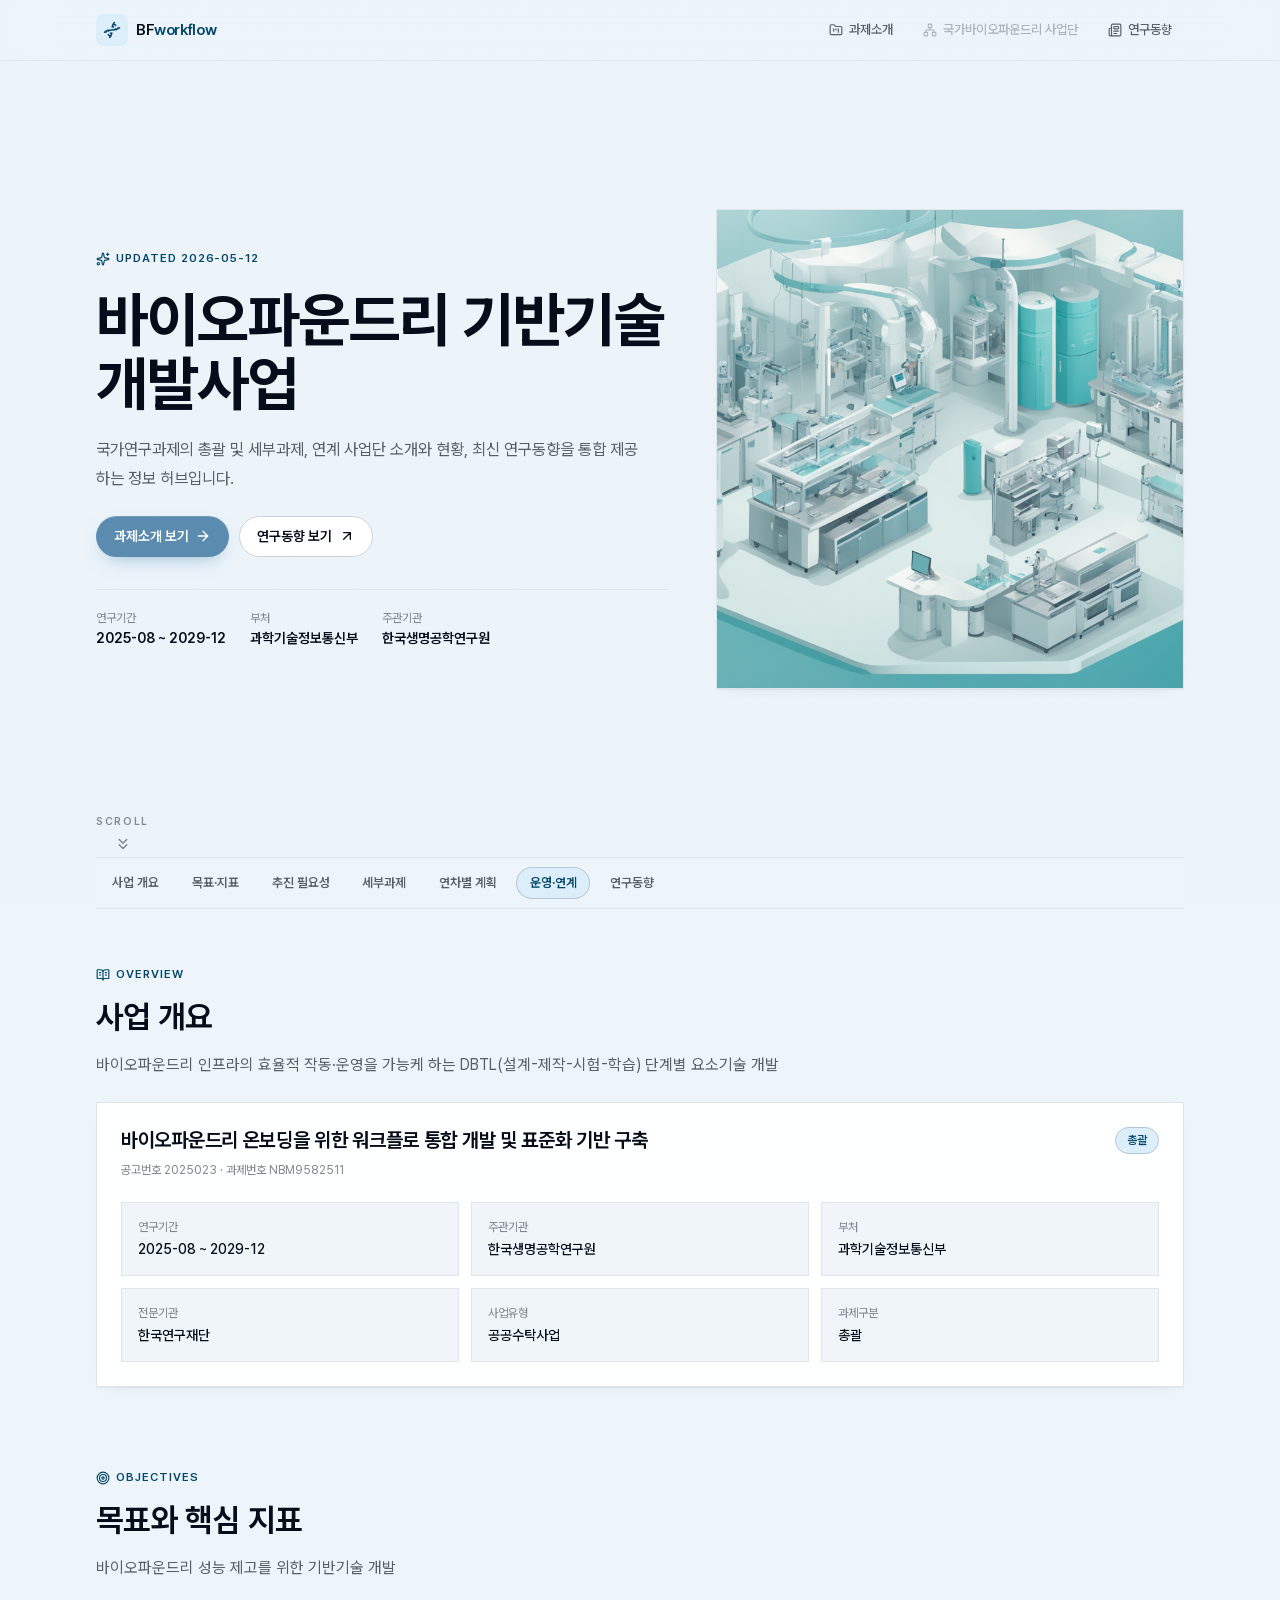
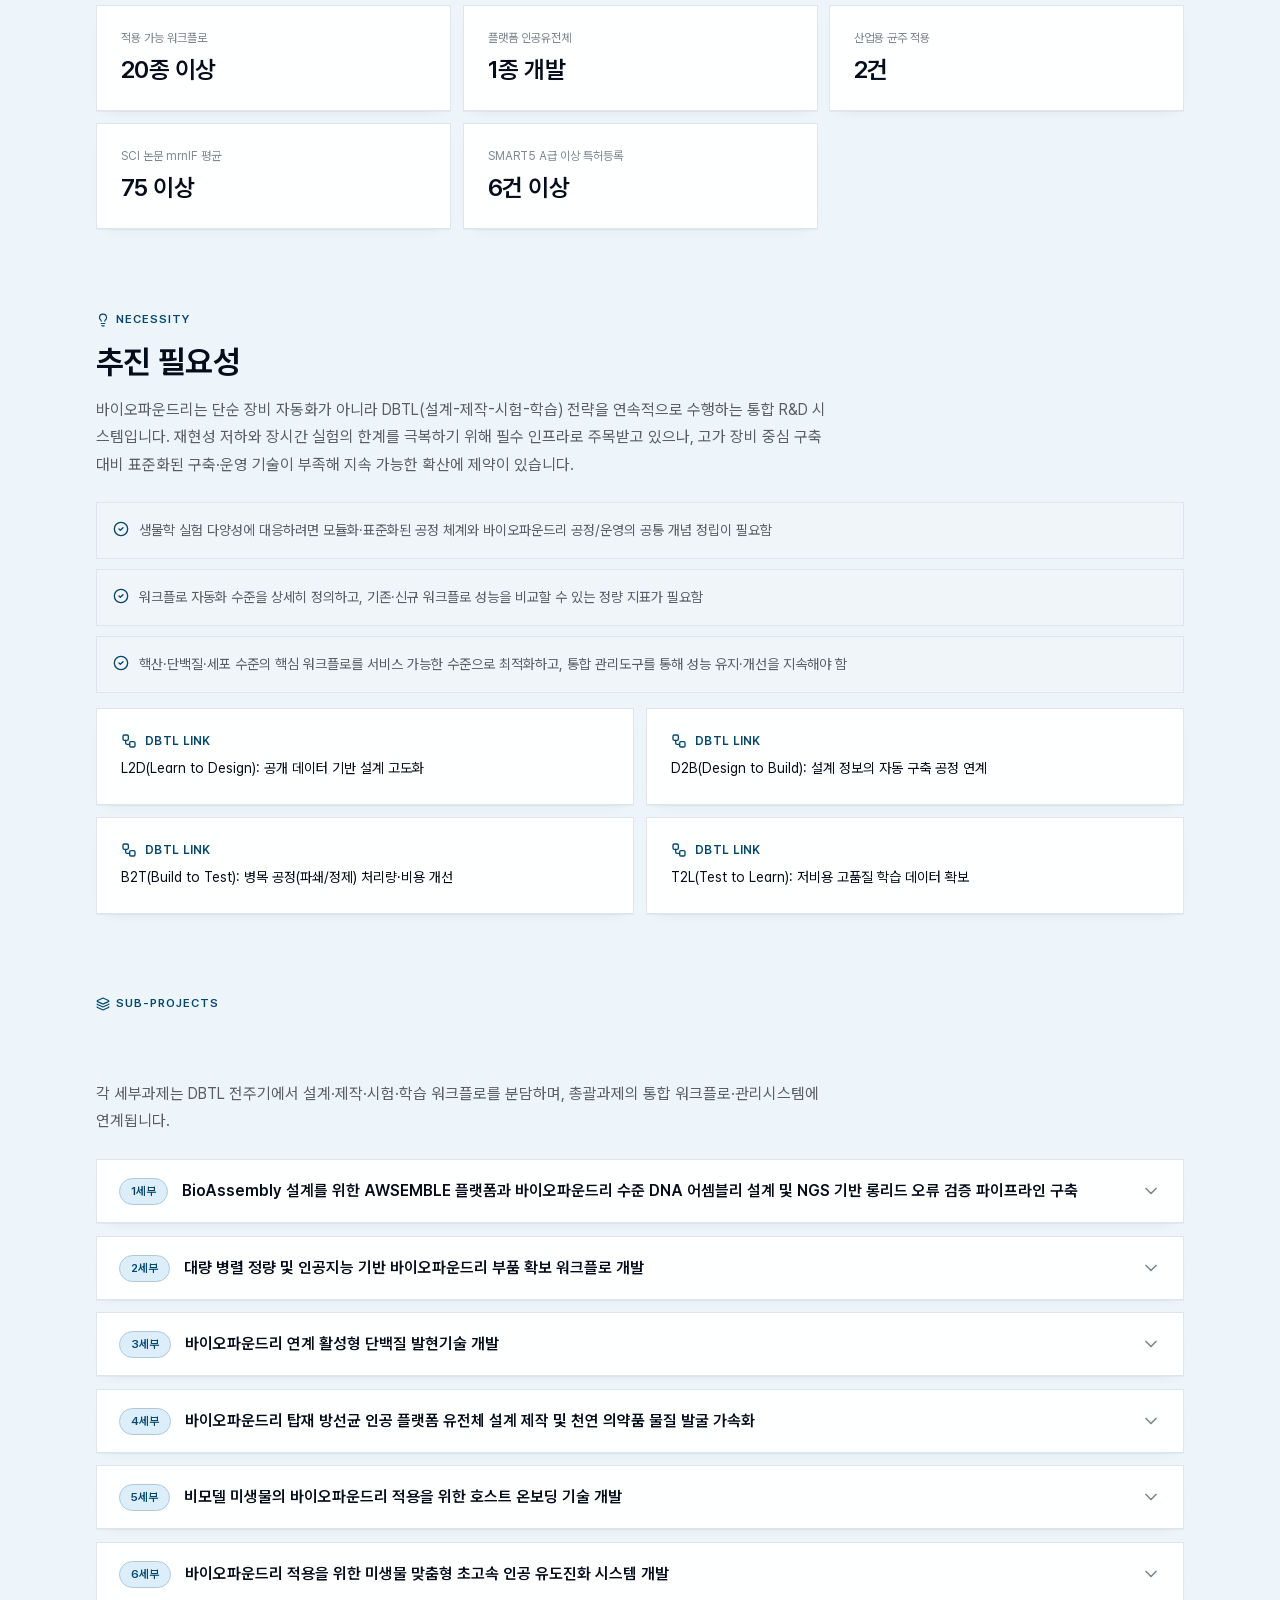
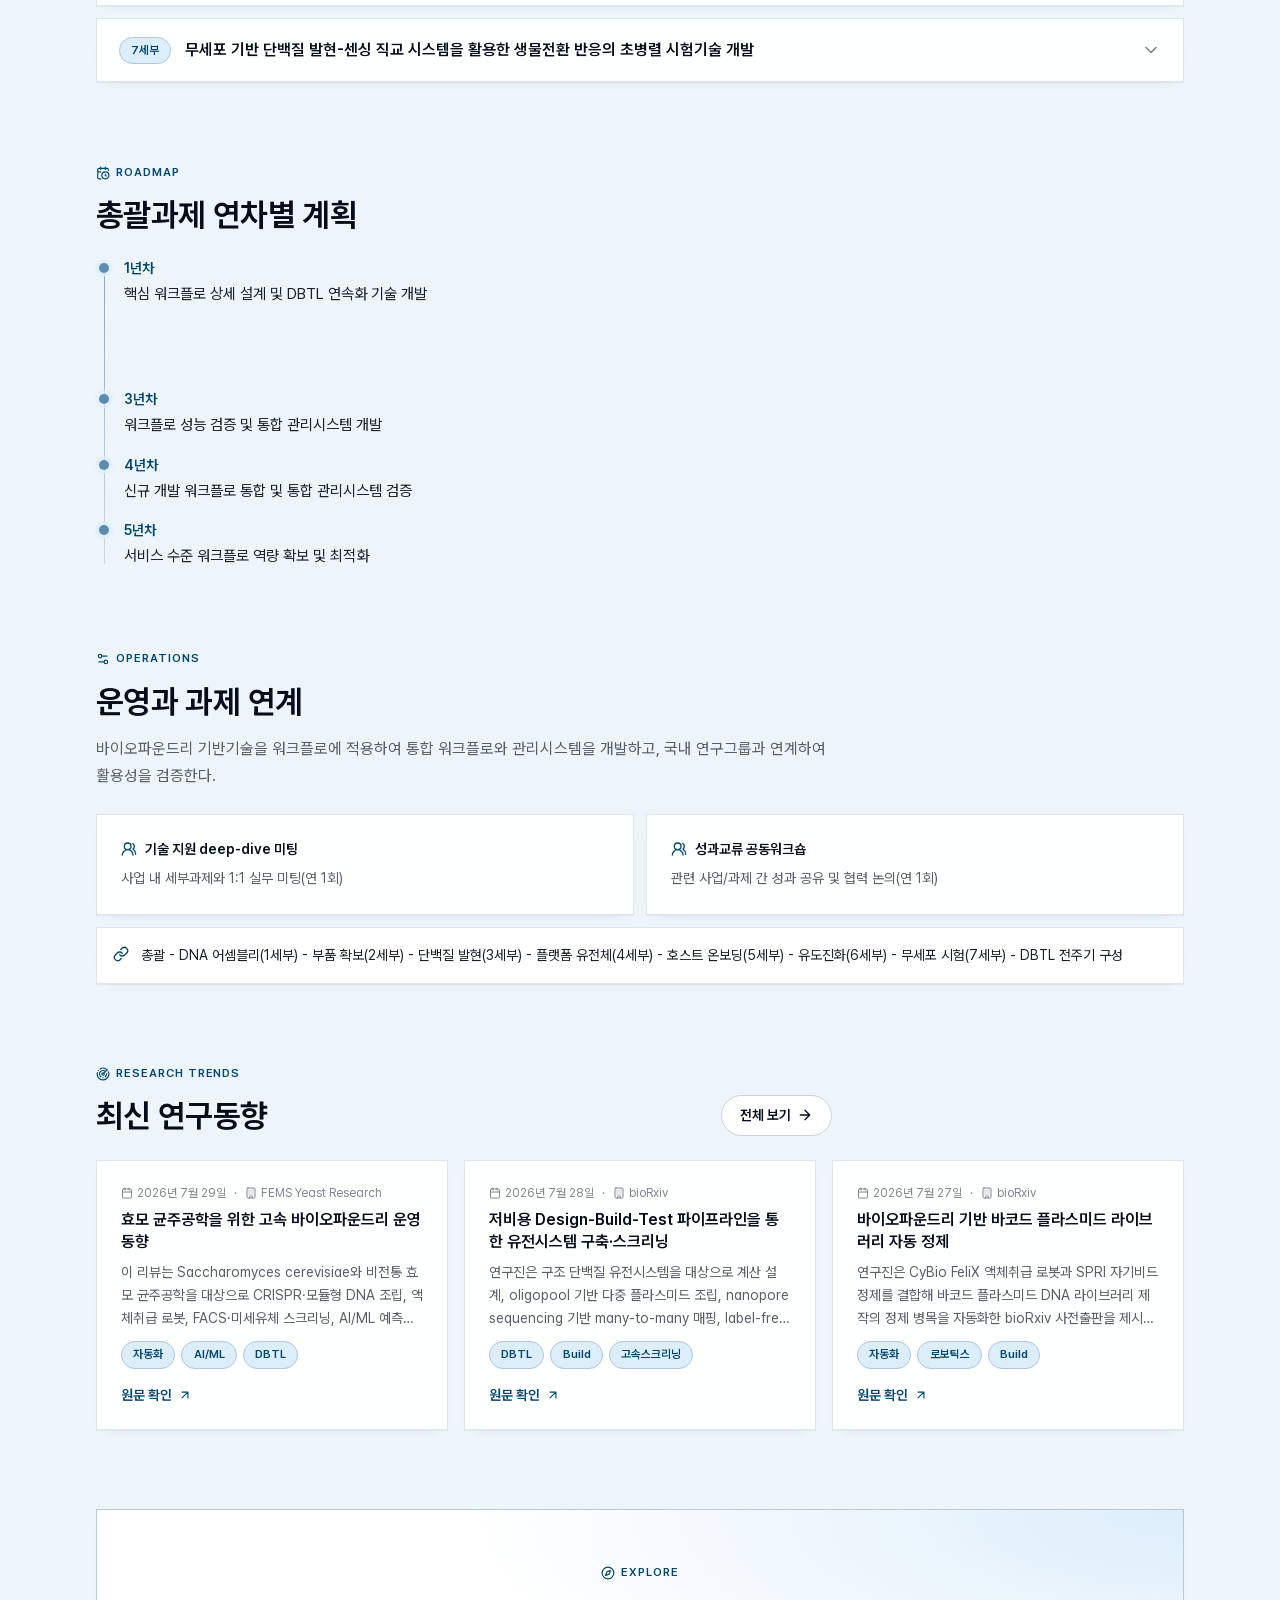
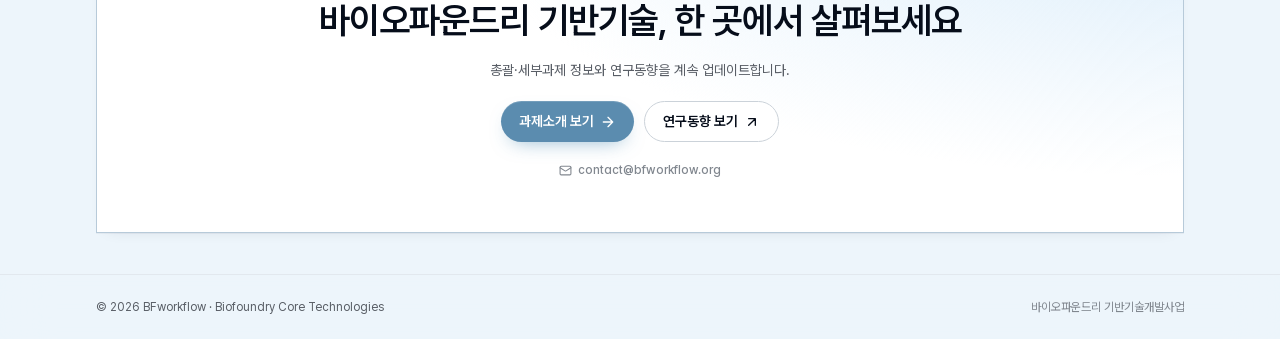
==== commit ad7fabcf: "chore: deploy from bfworkflow@0c166ddf11b897163205e887ac2b1315022c31dd greendaygh/bfworkflow-project" ====
--- a/index.html
+++ b/index.html
@@ -21,11 +21,11 @@
 </p> <h2 class="section-heading reveal" style="--reveal-delay: 60ms" data-astro-cid-j7pv25f6>운영과 과제 연계</h2> <p class="section-lead reveal" style="--reveal-delay: 120ms" data-astro-cid-j7pv25f6> 바이오파운드리 기반기술을 워크플로에 적용하여 통합 워크플로와 관리시스템을 개발하고, 국내 연구그룹과 연계하여 활용성을 검증한다. </p> </header> <div class="mt-6 grid gap-3 md:grid-cols-2" data-astro-cid-j7pv25f6> <article class="section-card card-hover reveal flex flex-col gap-2" style="--reveal-delay: 0ms" data-astro-cid-j7pv25f6> <div class="flex items-center gap-2 text-[color:var(--color-accent-ink)]" data-astro-cid-j7pv25f6> <svg width="16" height="16" aria-hidden="true" data-astro-cid-j7pv25f6="true" data-icon="lucide:users-round">   <symbol id="ai:lucide:users-round" viewBox="0 0 24 24"><g fill="none" stroke="currentColor" stroke-linecap="round" stroke-linejoin="round" stroke-width="2"><path d="M18 21a8 8 0 0 0-16 0"/><circle cx="10" cy="8" r="5"/><path d="M22 20c0-3.37-2-6.5-4-8a5 5 0 0 0-.45-8.3"/></g></symbol><use href="#ai:lucide:users-round"></use>  </svg> <span class="text-sm font-semibold text-[color:var(--color-ink-strong)]" data-astro-cid-j7pv25f6> 기술 지원 deep-dive 미팅 </span> </div> <p class="text-sm leading-relaxed text-[color:var(--color-ink-muted)]" data-astro-cid-j7pv25f6>사업 내 세부과제와 1:1 실무 미팅(연 1회)</p> </article><article class="section-card card-hover reveal flex flex-col gap-2" style="--reveal-delay: 60ms" data-astro-cid-j7pv25f6> <div class="flex items-center gap-2 text-[color:var(--color-accent-ink)]" data-astro-cid-j7pv25f6> <svg width="16" height="16" viewBox="0 0 24 24" aria-hidden="true" data-astro-cid-j7pv25f6="true" data-icon="lucide:users-round">   <use href="#ai:lucide:users-round"></use>  </svg> <span class="text-sm font-semibold text-[color:var(--color-ink-strong)]" data-astro-cid-j7pv25f6> 성과교류 공동워크숍 </span> </div> <p class="text-sm leading-relaxed text-[color:var(--color-ink-muted)]" data-astro-cid-j7pv25f6>관련 사업/과제 간 성과 공유 및 협력 논의(연 1회)</p> </article> </div> <ul class="mt-3 grid gap-3" data-astro-cid-j7pv25f6> <li class="reveal flex gap-3 rounded-none border border-[color:var(--color-line)] bg-[color:var(--color-surface)] p-4 text-sm leading-relaxed text-[color:var(--color-ink)] shadow-[var(--shadow-card)]" style="--reveal-delay: 0ms" data-astro-cid-j7pv25f6> <svg width="16" height="16" class="mt-0.5 flex-shrink-0 text-[color:var(--color-accent-ink)]" aria-hidden="true" data-astro-cid-j7pv25f6="true" data-icon="lucide:link">   <symbol id="ai:lucide:link" viewBox="0 0 24 24"><g fill="none" stroke="currentColor" stroke-linecap="round" stroke-linejoin="round" stroke-width="2"><path d="M10 13a5 5 0 0 0 7.54.54l3-3a5 5 0 0 0-7.07-7.07l-1.72 1.71"/><path d="M14 11a5 5 0 0 0-7.54-.54l-3 3a5 5 0 0 0 7.07 7.07l1.71-1.71"/></g></symbol><use href="#ai:lucide:link"></use>  </svg> <span data-astro-cid-j7pv25f6>총괄 - DNA 어셈블리(1세부) - 부품 확보(2세부) - 단백질 발현(3세부) - 플랫폼 유전체(4세부) - 호스트 온보딩(5세부) - 유도진화(6세부) - 무세포 시험(7세부) - DBTL 전주기 구성</span> </li> </ul> </section> <!-- 최신 연구동향 --> <section id="trends" class="landing-section" data-astro-cid-j7pv25f6> <header class="section-head flex flex-wrap items-end justify-between gap-3" data-astro-cid-j7pv25f6> <div data-astro-cid-j7pv25f6> <p class="eyebrow reveal" data-astro-cid-j7pv25f6> <svg width="14" height="14" data-astro-cid-j7pv25f6="true" data-icon="lucide:radar">   <symbol id="ai:lucide:radar" viewBox="0 0 24 24"><g fill="none" stroke="currentColor" stroke-linecap="round" stroke-linejoin="round" stroke-width="2"><path d="M19.07 4.93A10 10 0 0 0 6.99 3.34M4 6h.01M2.29 9.62a10 10 0 1 0 19.02-1.27"/><path d="M16.24 7.76a6 6 0 1 0-8.01 8.91M12 18h.01m5.98-6.34a6 6 0 0 1-2.22 5.01"/><circle cx="12" cy="12" r="2"/><path d="m13.41 10.59l5.66-5.66"/></g></symbol><use href="#ai:lucide:radar"></use>  </svg> Research Trends
 </p> <h2 class="section-heading reveal" style="--reveal-delay: 60ms" data-astro-cid-j7pv25f6>최신 연구동향</h2> </div> <a href="/trends" class="btn-secondary reveal" style="--reveal-delay: 120ms" data-astro-cid-j7pv25f6>
 전체 보기
-<svg width="16" height="16" viewBox="0 0 24 24" aria-hidden="true" data-astro-cid-j7pv25f6="true" data-icon="lucide:arrow-right">   <use href="#ai:lucide:arrow-right"></use>  </svg> </a> </header> <div class="mt-6 grid gap-4 md:grid-cols-3" data-astro-cid-j7pv25f6> <article class="section-card card-hover reveal flex flex-col" style="--reveal-delay: 0ms" data-astro-cid-j7pv25f6> <div class="flex flex-wrap items-center gap-2 text-xs text-[color:var(--color-ink-subtle)]" data-astro-cid-j7pv25f6> <span class="inline-flex items-center gap-1" data-astro-cid-j7pv25f6> <svg width="12" height="12" aria-hidden="true" data-astro-cid-j7pv25f6="true" data-icon="lucide:calendar">   <symbol id="ai:lucide:calendar" viewBox="0 0 24 24"><g fill="none" stroke="currentColor" stroke-linecap="round" stroke-linejoin="round" stroke-width="2"><path d="M8 2v4m8-4v4"/><rect width="18" height="18" x="3" y="4" rx="2"/><path d="M3 10h18"/></g></symbol><use href="#ai:lucide:calendar"></use>  </svg> 2026년 7월 28일 </span> <span aria-hidden="true" data-astro-cid-j7pv25f6>·</span> <span class="inline-flex items-center gap-1" data-astro-cid-j7pv25f6> <svg width="12" height="12" aria-hidden="true" data-astro-cid-j7pv25f6="true" data-icon="lucide:building">   <symbol id="ai:lucide:building" viewBox="0 0 24 24"><g fill="none" stroke="currentColor" stroke-linecap="round" stroke-linejoin="round" stroke-width="2"><path d="M12 10h.01M12 14h.01M12 6h.01M16 10h.01M16 14h.01M16 6h.01M8 10h.01M8 14h.01M8 6h.01M9 22v-3a1 1 0 0 1 1-1h4a1 1 0 0 1 1 1v3"/><rect width="16" height="20" x="4" y="2" rx="2"/></g></symbol><use href="#ai:lucide:building"></use>  </svg> bioRxiv </span> </div> <h3 class="mt-2 text-base font-semibold leading-snug text-[color:var(--color-ink-strong)]" data-astro-cid-j7pv25f6> 저비용 Design-Build-Test 파이프라인을 통한 유전시스템 구축·스크리닝 </h3> <p class="mt-2 line-clamp-3 flex-1 text-sm leading-relaxed text-[color:var(--color-ink-muted)]" data-astro-cid-j7pv25f6> 연구진은 구조 단백질 유전시스템을 대상으로 계산 설계, oligopool 기반 다중 플라스미드 조립, nanopore sequencing 기반 many-to-many 매핑, label-free biosensor 스크리닝을 연결한 저비용 Design-Build-Test 파이프라인을 제시했습니다. 이 파이프라인은 240개 플라스미드 구축에서 최대 2000 bp 구간 88% 성공률, 최대 5600 bp 조립 58% 효율, 재료비 최대 24배 절감을 보고해 Build/Test 단계의 병렬화에 참고할 수 있습니다. 다만 bioRxiv 사전출판이고 복잡한 구조 단백질 사례 중심이어서 다른 숙주·산물·장비 구성으로의 이전성은 추가 검증이 필요합니다. </p> <div class="mt-3 flex flex-wrap gap-1.5" data-astro-cid-j7pv25f6> <span class="badge-accent" data-astro-cid-j7pv25f6>DBTL</span><span class="badge-accent" data-astro-cid-j7pv25f6>Build</span><span class="badge-accent" data-astro-cid-j7pv25f6>고속스크리닝</span> </div> <a href="https://www.biorxiv.org/content/10.64898/2026.06.08.729977v1" target="_blank" rel="noreferrer" class="mt-4 inline-flex items-center gap-1.5 self-start text-sm font-semibold text-[color:var(--color-accent-ink)] transition hover:text-[color:var(--color-ink-strong)]" data-astro-cid-j7pv25f6>
+<svg width="16" height="16" viewBox="0 0 24 24" aria-hidden="true" data-astro-cid-j7pv25f6="true" data-icon="lucide:arrow-right">   <use href="#ai:lucide:arrow-right"></use>  </svg> </a> </header> <div class="mt-6 grid gap-4 md:grid-cols-3" data-astro-cid-j7pv25f6> <article class="section-card card-hover reveal flex flex-col" style="--reveal-delay: 0ms" data-astro-cid-j7pv25f6> <div class="flex flex-wrap items-center gap-2 text-xs text-[color:var(--color-ink-subtle)]" data-astro-cid-j7pv25f6> <span class="inline-flex items-center gap-1" data-astro-cid-j7pv25f6> <svg width="12" height="12" aria-hidden="true" data-astro-cid-j7pv25f6="true" data-icon="lucide:calendar">   <symbol id="ai:lucide:calendar" viewBox="0 0 24 24"><g fill="none" stroke="currentColor" stroke-linecap="round" stroke-linejoin="round" stroke-width="2"><path d="M8 2v4m8-4v4"/><rect width="18" height="18" x="3" y="4" rx="2"/><path d="M3 10h18"/></g></symbol><use href="#ai:lucide:calendar"></use>  </svg> 2026년 7월 29일 </span> <span aria-hidden="true" data-astro-cid-j7pv25f6>·</span> <span class="inline-flex items-center gap-1" data-astro-cid-j7pv25f6> <svg width="12" height="12" aria-hidden="true" data-astro-cid-j7pv25f6="true" data-icon="lucide:building">   <symbol id="ai:lucide:building" viewBox="0 0 24 24"><g fill="none" stroke="currentColor" stroke-linecap="round" stroke-linejoin="round" stroke-width="2"><path d="M12 10h.01M12 14h.01M12 6h.01M16 10h.01M16 14h.01M16 6h.01M8 10h.01M8 14h.01M8 6h.01M9 22v-3a1 1 0 0 1 1-1h4a1 1 0 0 1 1 1v3"/><rect width="16" height="20" x="4" y="2" rx="2"/></g></symbol><use href="#ai:lucide:building"></use>  </svg> FEMS Yeast Research </span> </div> <h3 class="mt-2 text-base font-semibold leading-snug text-[color:var(--color-ink-strong)]" data-astro-cid-j7pv25f6> 효모 균주공학을 위한 고속 바이오파운드리 운영 동향 </h3> <p class="mt-2 line-clamp-3 flex-1 text-sm leading-relaxed text-[color:var(--color-ink-muted)]" data-astro-cid-j7pv25f6> 이 리뷰는 Saccharomyces cerevisiae와 비전통 효모 균주공학을 대상으로 CRISPR·모듈형 DNA 조립, 액체취급 로봇, FACS·미세유체 스크리닝, AI/ML 예측모델이 DBTL 각 단계에 연결되는 흐름을 정리했습니다. 논문은 자동화 바이오파운드리 접근이 반복 시간을 주·월 단위에서 시간·일 단위로 줄일 수 있다고 표로 비교하고, 40명이 13개국에서 참여한 Asia-Pacific 워크숍과 GBA 기반 표준화 논의를 통해 상호운용성 과제를 함께 다룹니다. 효모 기반 Build/Test/Learn 모듈을 설계할 때 참고할 수 있지만, 리뷰 성격의 문헌 종합이며 프로토콜 변동성, AI 도구 통합, 데이터·메타데이터 품질 문제가 여전히 병목으로 제시됩니다. </p> <div class="mt-3 flex flex-wrap gap-1.5" data-astro-cid-j7pv25f6> <span class="badge-accent" data-astro-cid-j7pv25f6>자동화</span><span class="badge-accent" data-astro-cid-j7pv25f6>AI/ML</span><span class="badge-accent" data-astro-cid-j7pv25f6>DBTL</span> </div> <a href="https://pmc.ncbi.nlm.nih.gov/articles/PMC12927428/" target="_blank" rel="noreferrer" class="mt-4 inline-flex items-center gap-1.5 self-start text-sm font-semibold text-[color:var(--color-accent-ink)] transition hover:text-[color:var(--color-ink-strong)]" data-astro-cid-j7pv25f6>
 원문 확인
-<svg width="14" height="14" viewBox="0 0 24 24" aria-hidden="true" data-astro-cid-j7pv25f6="true" data-icon="lucide:arrow-up-right">   <use href="#ai:lucide:arrow-up-right"></use>  </svg> </a> </article><article class="section-card card-hover reveal flex flex-col" style="--reveal-delay: 60ms" data-astro-cid-j7pv25f6> <div class="flex flex-wrap items-center gap-2 text-xs text-[color:var(--color-ink-subtle)]" data-astro-cid-j7pv25f6> <span class="inline-flex items-center gap-1" data-astro-cid-j7pv25f6> <svg width="12" height="12" viewBox="0 0 24 24" aria-hidden="true" data-astro-cid-j7pv25f6="true" data-icon="lucide:calendar">   <use href="#ai:lucide:calendar"></use>  </svg> 2026년 7월 27일 </span> <span aria-hidden="true" data-astro-cid-j7pv25f6>·</span> <span class="inline-flex items-center gap-1" data-astro-cid-j7pv25f6> <svg width="12" height="12" viewBox="0 0 24 24" aria-hidden="true" data-astro-cid-j7pv25f6="true" data-icon="lucide:building">   <use href="#ai:lucide:building"></use>  </svg> bioRxiv </span> </div> <h3 class="mt-2 text-base font-semibold leading-snug text-[color:var(--color-ink-strong)]" data-astro-cid-j7pv25f6> 바이오파운드리 기반 바코드 플라스미드 라이브러리 자동 정제 </h3> <p class="mt-2 line-clamp-3 flex-1 text-sm leading-relaxed text-[color:var(--color-ink-muted)]" data-astro-cid-j7pv25f6> 연구진은 CyBio FeliX 액체취급 로봇과 SPRI 자기비드 정제를 결합해 바코드 플라스미드 DNA 라이브러리 제작의 정제 병목을 자동화한 bioRxiv 사전출판을 제시했습니다. 워크플로는 1회 8~96개 샘플 처리에 맞춰 설계됐고, 연구에서는 528개 pooled DNA plasmid를 처리해 lentiviral lineage-tracing library를 구축한 뒤 시퀀싱과 mammalian cell transfection으로 확인했습니다. 바이오파운드리의 Build/Test 단계에서 재사용 가능한 모듈로 참고할 수 있지만, 사전출판이며 CyBio FeliX와 특정 키트·플라스미드 조건에서의 결과라는 한계를 함께 봐야 합니다. </p> <div class="mt-3 flex flex-wrap gap-1.5" data-astro-cid-j7pv25f6> <span class="badge-accent" data-astro-cid-j7pv25f6>자동화</span><span class="badge-accent" data-astro-cid-j7pv25f6>로보틱스</span><span class="badge-accent" data-astro-cid-j7pv25f6>Build</span> </div> <a href="https://www.biorxiv.org/content/10.64898/2026.07.07.736956v1" target="_blank" rel="noreferrer" class="mt-4 inline-flex items-center gap-1.5 self-start text-sm font-semibold text-[color:var(--color-accent-ink)] transition hover:text-[color:var(--color-ink-strong)]" data-astro-cid-j7pv25f6>
+<svg width="14" height="14" viewBox="0 0 24 24" aria-hidden="true" data-astro-cid-j7pv25f6="true" data-icon="lucide:arrow-up-right">   <use href="#ai:lucide:arrow-up-right"></use>  </svg> </a> </article><article class="section-card card-hover reveal flex flex-col" style="--reveal-delay: 60ms" data-astro-cid-j7pv25f6> <div class="flex flex-wrap items-center gap-2 text-xs text-[color:var(--color-ink-subtle)]" data-astro-cid-j7pv25f6> <span class="inline-flex items-center gap-1" data-astro-cid-j7pv25f6> <svg width="12" height="12" viewBox="0 0 24 24" aria-hidden="true" data-astro-cid-j7pv25f6="true" data-icon="lucide:calendar">   <use href="#ai:lucide:calendar"></use>  </svg> 2026년 7월 28일 </span> <span aria-hidden="true" data-astro-cid-j7pv25f6>·</span> <span class="inline-flex items-center gap-1" data-astro-cid-j7pv25f6> <svg width="12" height="12" viewBox="0 0 24 24" aria-hidden="true" data-astro-cid-j7pv25f6="true" data-icon="lucide:building">   <use href="#ai:lucide:building"></use>  </svg> bioRxiv </span> </div> <h3 class="mt-2 text-base font-semibold leading-snug text-[color:var(--color-ink-strong)]" data-astro-cid-j7pv25f6> 저비용 Design-Build-Test 파이프라인을 통한 유전시스템 구축·스크리닝 </h3> <p class="mt-2 line-clamp-3 flex-1 text-sm leading-relaxed text-[color:var(--color-ink-muted)]" data-astro-cid-j7pv25f6> 연구진은 구조 단백질 유전시스템을 대상으로 계산 설계, oligopool 기반 다중 플라스미드 조립, nanopore sequencing 기반 many-to-many 매핑, label-free biosensor 스크리닝을 연결한 저비용 Design-Build-Test 파이프라인을 제시했습니다. 이 파이프라인은 240개 플라스미드 구축에서 최대 2000 bp 구간 88% 성공률, 최대 5600 bp 조립 58% 효율, 재료비 최대 24배 절감을 보고해 Build/Test 단계의 병렬화에 참고할 수 있습니다. 다만 bioRxiv 사전출판이고 복잡한 구조 단백질 사례 중심이어서 다른 숙주·산물·장비 구성으로의 이전성은 추가 검증이 필요합니다. </p> <div class="mt-3 flex flex-wrap gap-1.5" data-astro-cid-j7pv25f6> <span class="badge-accent" data-astro-cid-j7pv25f6>DBTL</span><span class="badge-accent" data-astro-cid-j7pv25f6>Build</span><span class="badge-accent" data-astro-cid-j7pv25f6>고속스크리닝</span> </div> <a href="https://www.biorxiv.org/content/10.64898/2026.06.08.729977v1" target="_blank" rel="noreferrer" class="mt-4 inline-flex items-center gap-1.5 self-start text-sm font-semibold text-[color:var(--color-accent-ink)] transition hover:text-[color:var(--color-ink-strong)]" data-astro-cid-j7pv25f6>
 원문 확인
-<svg width="14" height="14" viewBox="0 0 24 24" aria-hidden="true" data-astro-cid-j7pv25f6="true" data-icon="lucide:arrow-up-right">   <use href="#ai:lucide:arrow-up-right"></use>  </svg> </a> </article><article class="section-card card-hover reveal flex flex-col" style="--reveal-delay: 120ms" data-astro-cid-j7pv25f6> <div class="flex flex-wrap items-center gap-2 text-xs text-[color:var(--color-ink-subtle)]" data-astro-cid-j7pv25f6> <span class="inline-flex items-center gap-1" data-astro-cid-j7pv25f6> <svg width="12" height="12" viewBox="0 0 24 24" aria-hidden="true" data-astro-cid-j7pv25f6="true" data-icon="lucide:calendar">   <use href="#ai:lucide:calendar"></use>  </svg> 2026년 7월 24일 </span> <span aria-hidden="true" data-astro-cid-j7pv25f6>·</span> <span class="inline-flex items-center gap-1" data-astro-cid-j7pv25f6> <svg width="12" height="12" viewBox="0 0 24 24" aria-hidden="true" data-astro-cid-j7pv25f6="true" data-icon="lucide:building">   <use href="#ai:lucide:building"></use>  </svg> ACS Synthetic Biology </span> </div> <h3 class="mt-2 text-base font-semibold leading-snug text-[color:var(--color-ink-strong)]" data-astro-cid-j7pv25f6> 바이오파운드리 워크플로에서 효모 다중유전자 라이브러리 자동 조립 </h3> <p class="mt-2 line-clamp-3 flex-1 text-sm leading-relaxed text-[color:var(--color-ink-muted)]" data-astro-cid-j7pv25f6> 연구진은 효모 상동재조합 기반의 원스텝 다중유전자 조립을 자동화해 발현 조절 라이브러리를 바이오파운드리 환경에서 구축했습니다. Build 단계와 대사경로 라이브러리 제작에 참고할 수 있지만, 셔틀벡터와 효모 숙주 조건에 맞춘 검증이 필요합니다. </p> <div class="mt-3 flex flex-wrap gap-1.5" data-astro-cid-j7pv25f6> <span class="badge-accent" data-astro-cid-j7pv25f6>자동화</span><span class="badge-accent" data-astro-cid-j7pv25f6>Build</span><span class="badge-accent" data-astro-cid-j7pv25f6>대사공학</span> </div> <a href="https://koasas.kaist.ac.kr/handle/10203/329673" target="_blank" rel="noreferrer" class="mt-4 inline-flex items-center gap-1.5 self-start text-sm font-semibold text-[color:var(--color-accent-ink)] transition hover:text-[color:var(--color-ink-strong)]" data-astro-cid-j7pv25f6>
+<svg width="14" height="14" viewBox="0 0 24 24" aria-hidden="true" data-astro-cid-j7pv25f6="true" data-icon="lucide:arrow-up-right">   <use href="#ai:lucide:arrow-up-right"></use>  </svg> </a> </article><article class="section-card card-hover reveal flex flex-col" style="--reveal-delay: 120ms" data-astro-cid-j7pv25f6> <div class="flex flex-wrap items-center gap-2 text-xs text-[color:var(--color-ink-subtle)]" data-astro-cid-j7pv25f6> <span class="inline-flex items-center gap-1" data-astro-cid-j7pv25f6> <svg width="12" height="12" viewBox="0 0 24 24" aria-hidden="true" data-astro-cid-j7pv25f6="true" data-icon="lucide:calendar">   <use href="#ai:lucide:calendar"></use>  </svg> 2026년 7월 27일 </span> <span aria-hidden="true" data-astro-cid-j7pv25f6>·</span> <span class="inline-flex items-center gap-1" data-astro-cid-j7pv25f6> <svg width="12" height="12" viewBox="0 0 24 24" aria-hidden="true" data-astro-cid-j7pv25f6="true" data-icon="lucide:building">   <use href="#ai:lucide:building"></use>  </svg> bioRxiv </span> </div> <h3 class="mt-2 text-base font-semibold leading-snug text-[color:var(--color-ink-strong)]" data-astro-cid-j7pv25f6> 바이오파운드리 기반 바코드 플라스미드 라이브러리 자동 정제 </h3> <p class="mt-2 line-clamp-3 flex-1 text-sm leading-relaxed text-[color:var(--color-ink-muted)]" data-astro-cid-j7pv25f6> 연구진은 CyBio FeliX 액체취급 로봇과 SPRI 자기비드 정제를 결합해 바코드 플라스미드 DNA 라이브러리 제작의 정제 병목을 자동화한 bioRxiv 사전출판을 제시했습니다. 워크플로는 1회 8~96개 샘플 처리에 맞춰 설계됐고, 연구에서는 528개 pooled DNA plasmid를 처리해 lentiviral lineage-tracing library를 구축한 뒤 시퀀싱과 mammalian cell transfection으로 확인했습니다. 바이오파운드리의 Build/Test 단계에서 재사용 가능한 모듈로 참고할 수 있지만, 사전출판이며 CyBio FeliX와 특정 키트·플라스미드 조건에서의 결과라는 한계를 함께 봐야 합니다. </p> <div class="mt-3 flex flex-wrap gap-1.5" data-astro-cid-j7pv25f6> <span class="badge-accent" data-astro-cid-j7pv25f6>자동화</span><span class="badge-accent" data-astro-cid-j7pv25f6>로보틱스</span><span class="badge-accent" data-astro-cid-j7pv25f6>Build</span> </div> <a href="https://www.biorxiv.org/content/10.64898/2026.07.07.736956v1" target="_blank" rel="noreferrer" class="mt-4 inline-flex items-center gap-1.5 self-start text-sm font-semibold text-[color:var(--color-accent-ink)] transition hover:text-[color:var(--color-ink-strong)]" data-astro-cid-j7pv25f6>
 원문 확인
 <svg width="14" height="14" viewBox="0 0 24 24" aria-hidden="true" data-astro-cid-j7pv25f6="true" data-icon="lucide:arrow-up-right">   <use href="#ai:lucide:arrow-up-right"></use>  </svg> </a> </article> </div> </section> <!-- 하단 CTA --> <section class="cta-banner reveal" data-astro-cid-j7pv25f6> <div class="relative z-10 flex flex-col items-center gap-4 text-center" data-astro-cid-j7pv25f6> <p class="eyebrow" data-astro-cid-j7pv25f6> <svg width="14" height="14" data-astro-cid-j7pv25f6="true" data-icon="lucide:compass">   <symbol id="ai:lucide:compass" viewBox="0 0 24 24"><g fill="none" stroke="currentColor" stroke-linecap="round" stroke-linejoin="round" stroke-width="2"><circle cx="12" cy="12" r="10"/><path d="m16.24 7.76l-1.804 5.411a2 2 0 0 1-1.265 1.265L7.76 16.24l1.804-5.411a2 2 0 0 1 1.265-1.265z"/></g></symbol><use href="#ai:lucide:compass"></use>  </svg> Explore
 </p> <h2 class="max-w-2xl text-[clamp(1.5rem,3.5vw,2.25rem)] font-semibold leading-tight tracking-tight text-[color:var(--color-ink-strong)]" data-astro-cid-j7pv25f6>
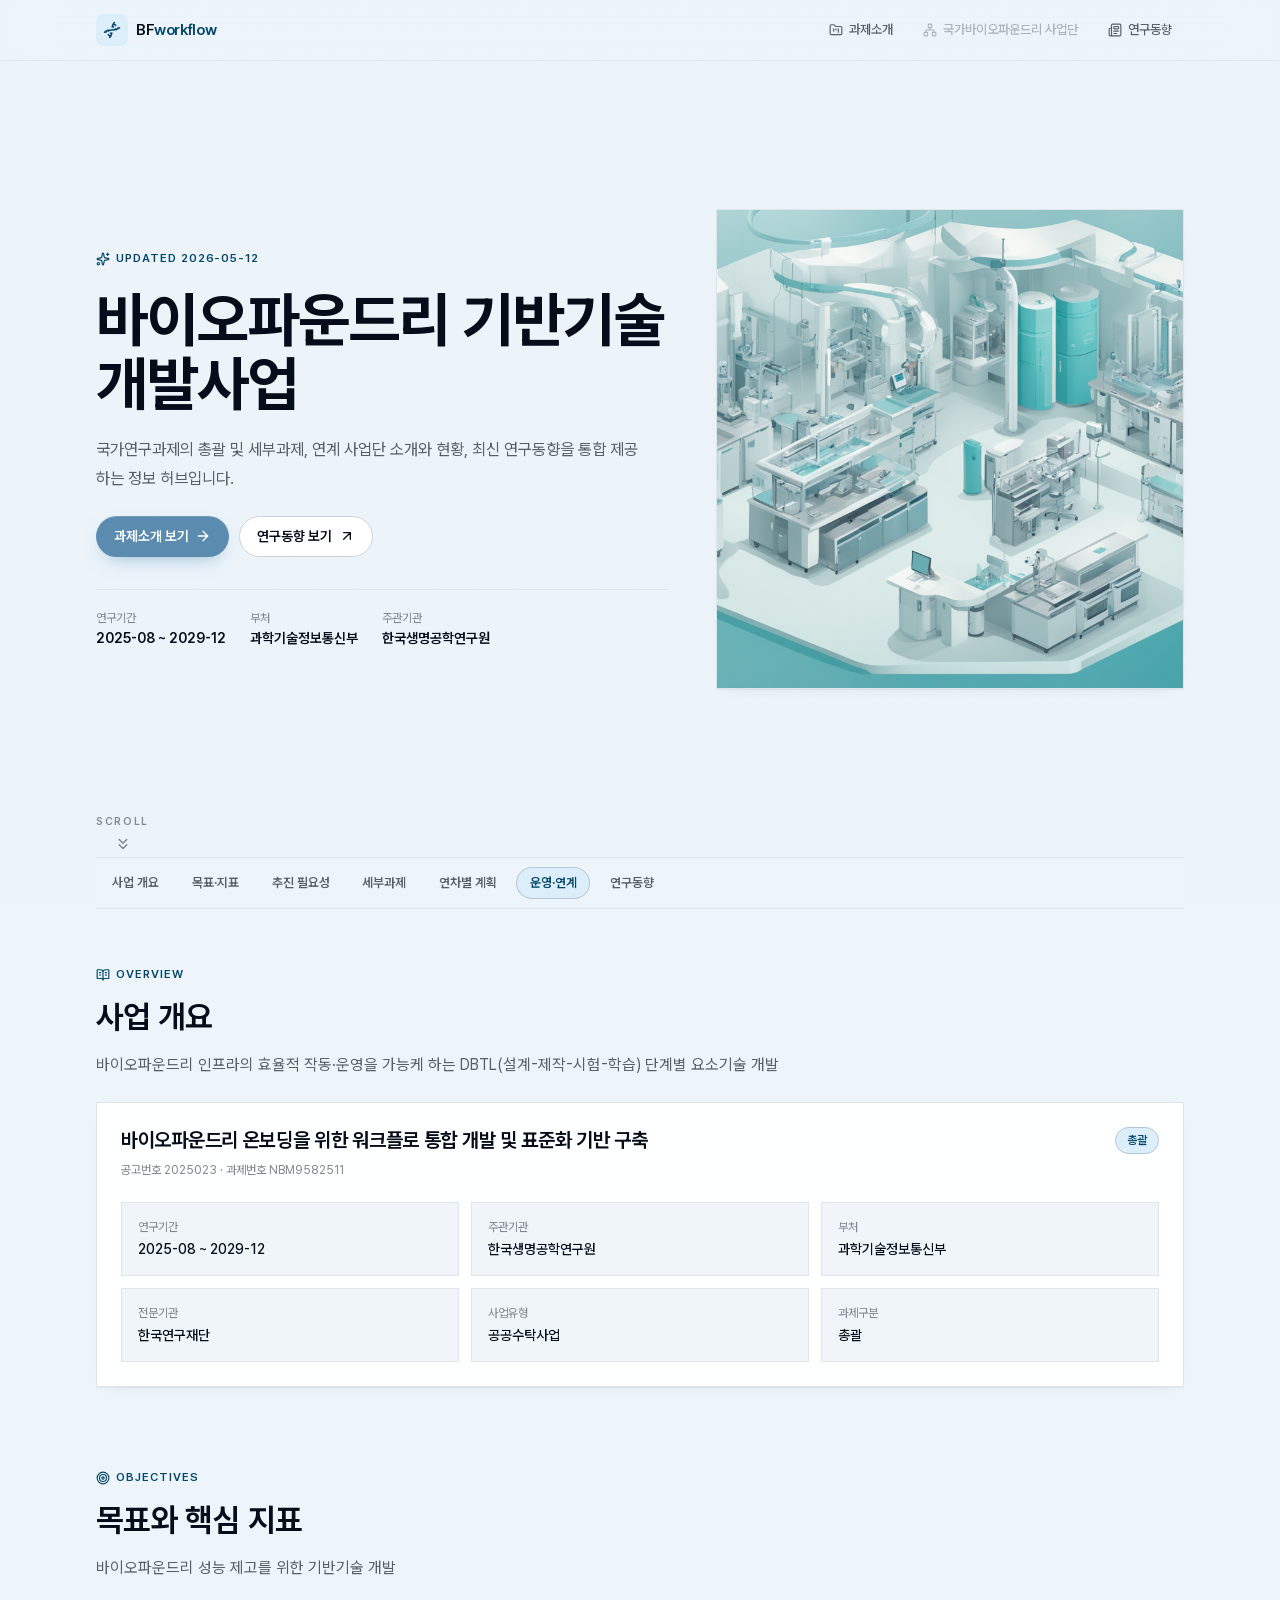
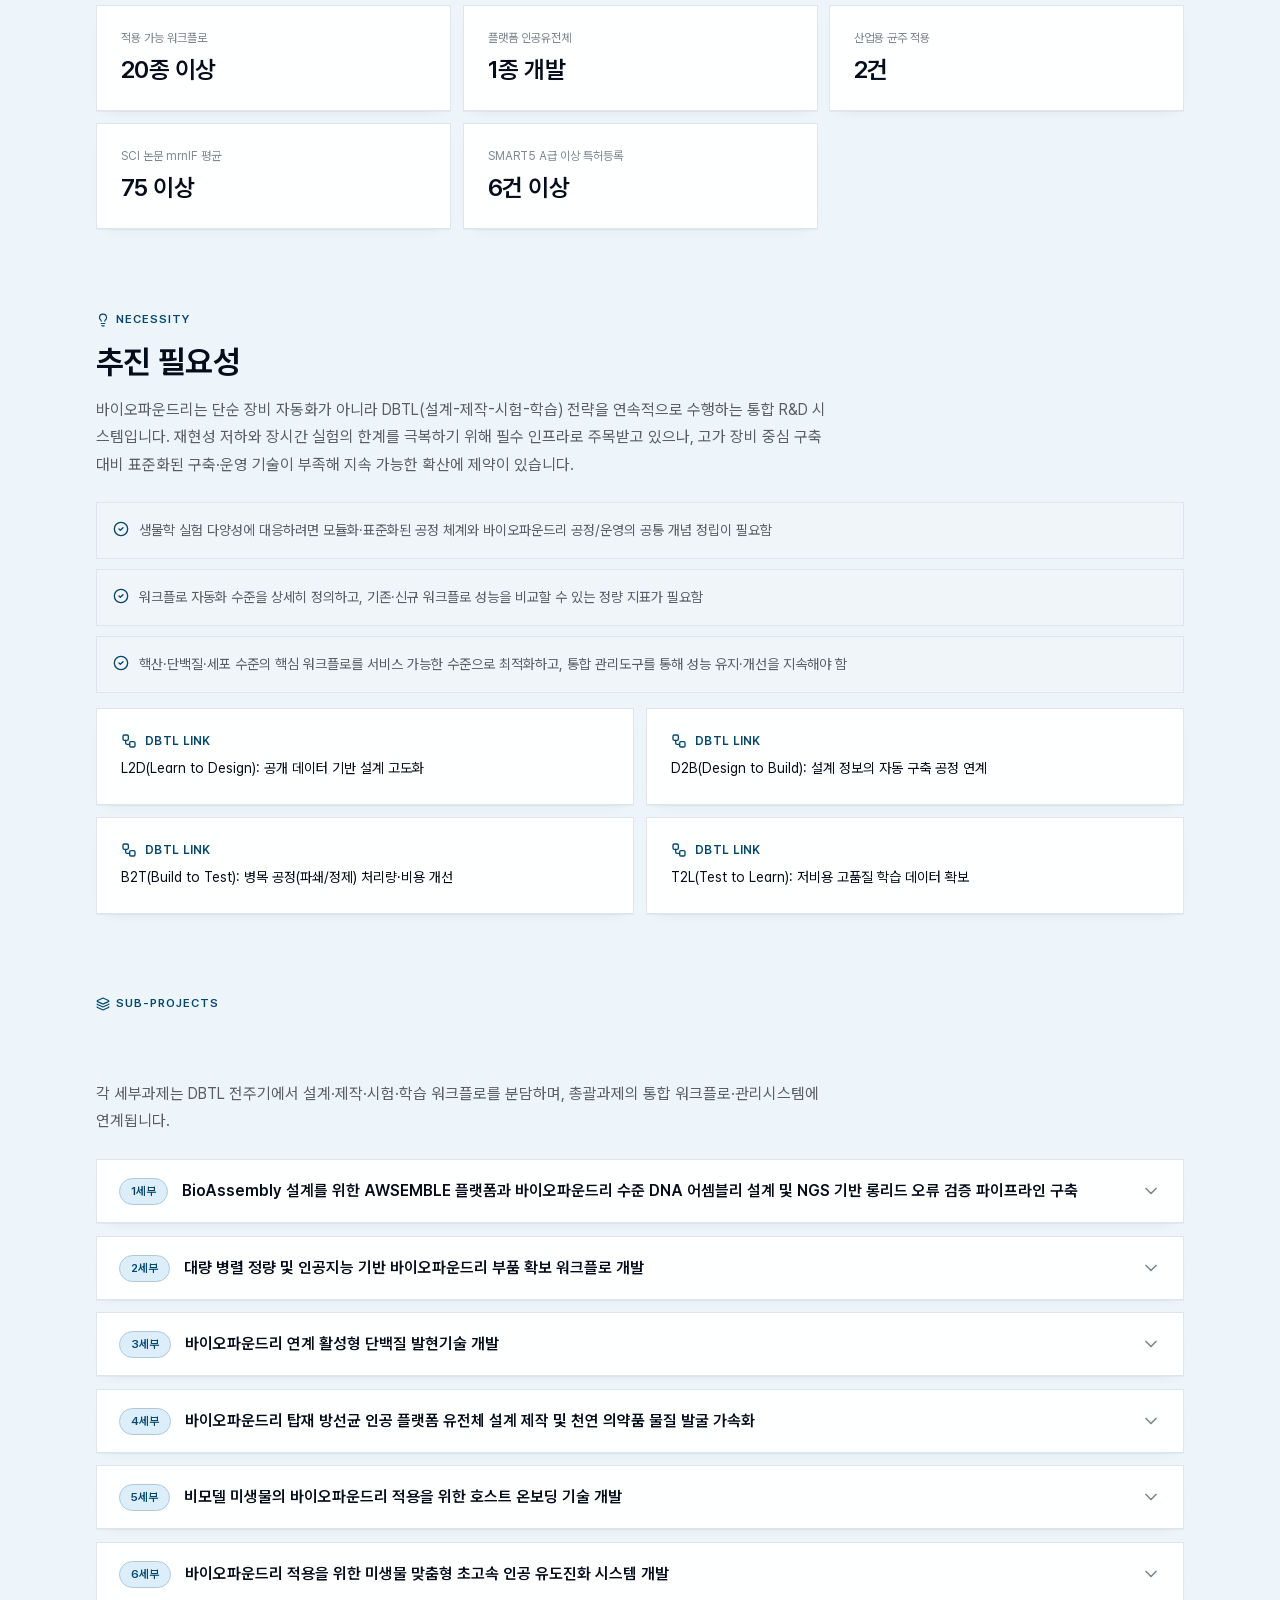
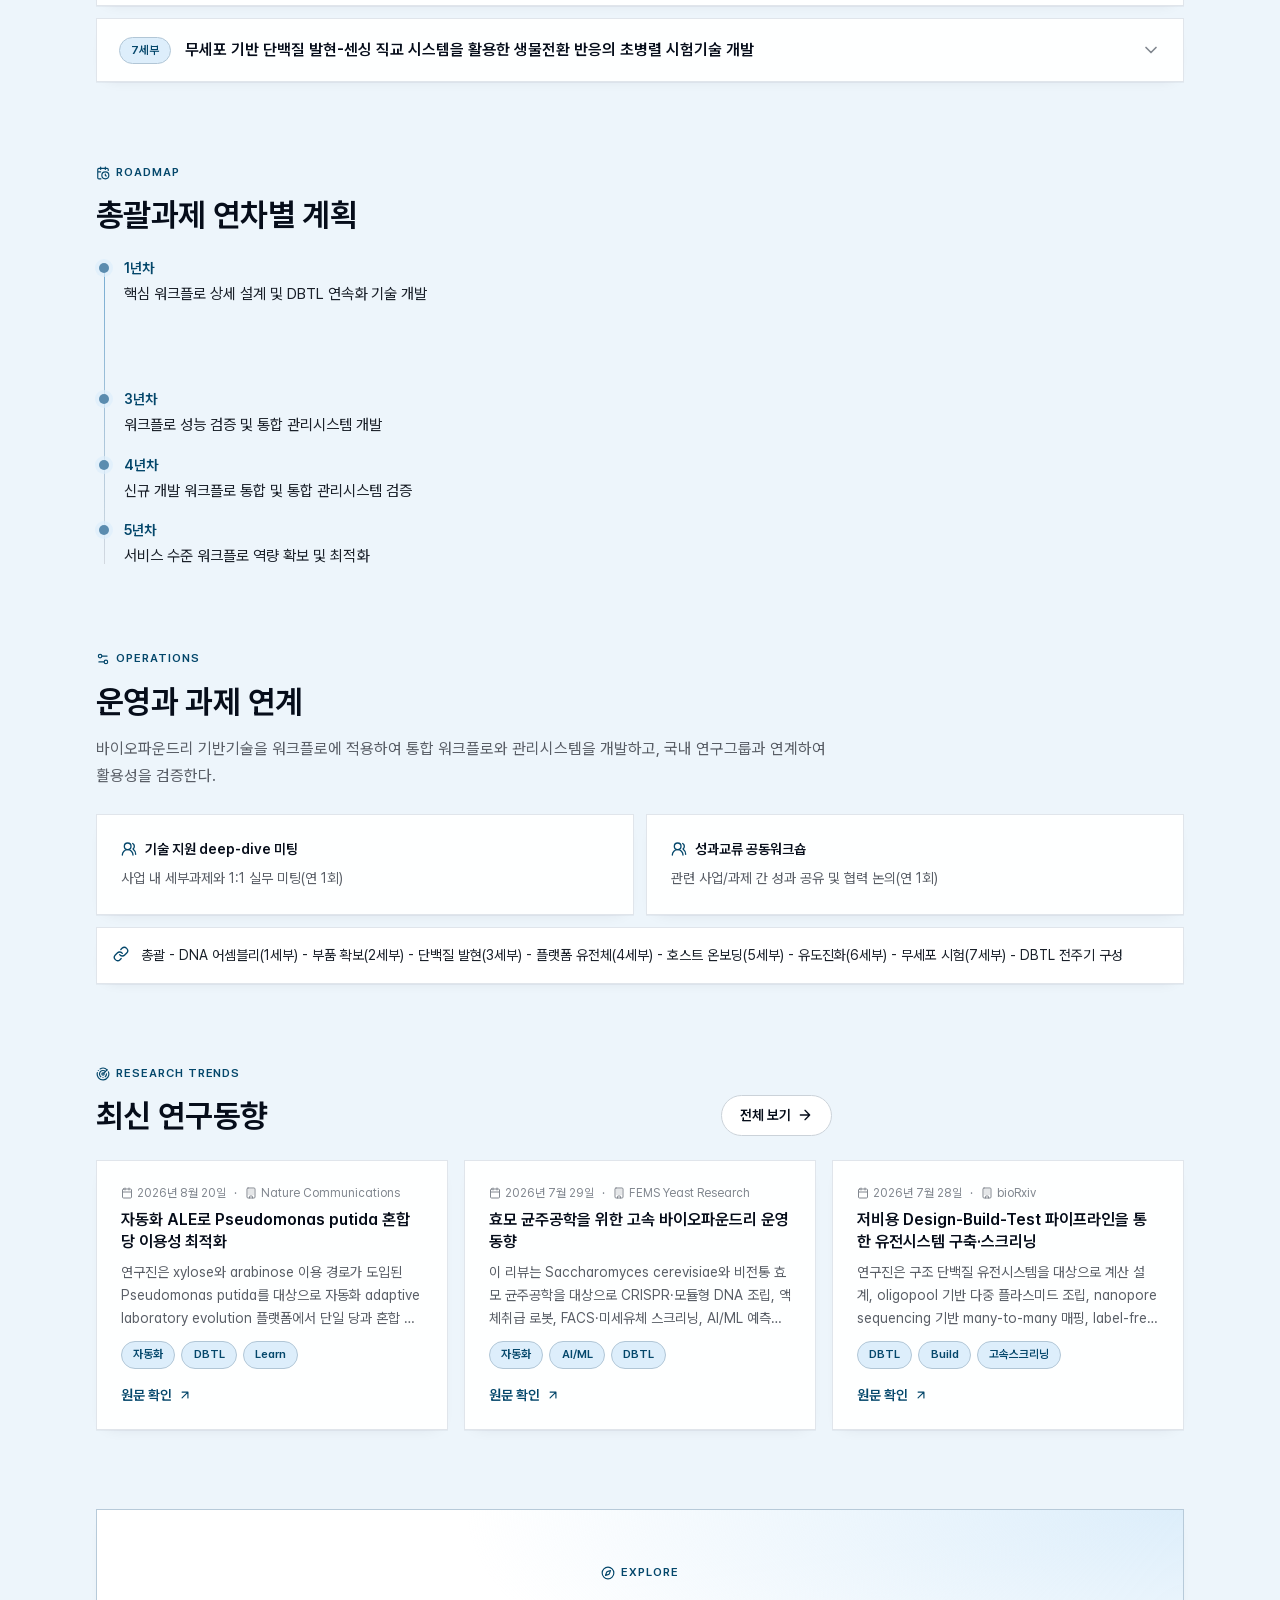
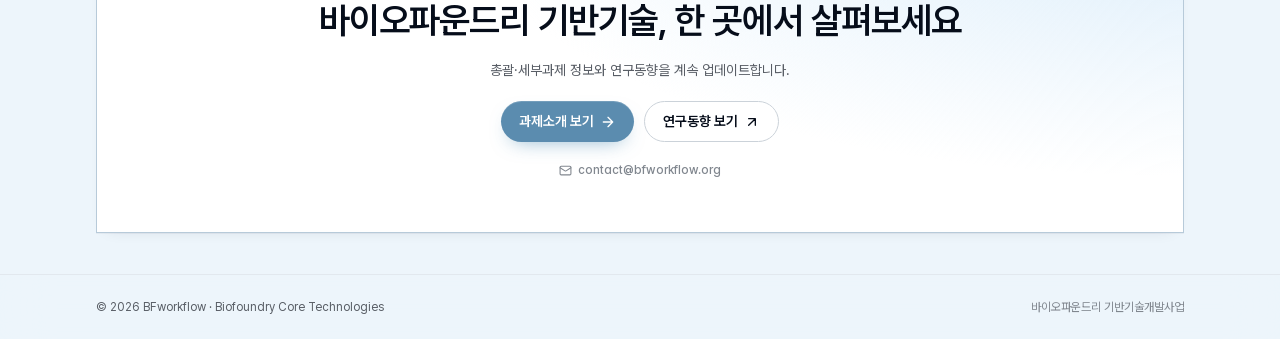
==== commit fb471edf: "chore: deploy from bfworkflow@94a1a6ed260ab796c490f056e5cfe873ccabe29b greendaygh/bfworkflow-project" ====
--- a/index.html
+++ b/index.html
@@ -21,11 +21,11 @@
 </p> <h2 class="section-heading reveal" style="--reveal-delay: 60ms" data-astro-cid-j7pv25f6>운영과 과제 연계</h2> <p class="section-lead reveal" style="--reveal-delay: 120ms" data-astro-cid-j7pv25f6> 바이오파운드리 기반기술을 워크플로에 적용하여 통합 워크플로와 관리시스템을 개발하고, 국내 연구그룹과 연계하여 활용성을 검증한다. </p> </header> <div class="mt-6 grid gap-3 md:grid-cols-2" data-astro-cid-j7pv25f6> <article class="section-card card-hover reveal flex flex-col gap-2" style="--reveal-delay: 0ms" data-astro-cid-j7pv25f6> <div class="flex items-center gap-2 text-[color:var(--color-accent-ink)]" data-astro-cid-j7pv25f6> <svg width="16" height="16" aria-hidden="true" data-astro-cid-j7pv25f6="true" data-icon="lucide:users-round">   <symbol id="ai:lucide:users-round" viewBox="0 0 24 24"><g fill="none" stroke="currentColor" stroke-linecap="round" stroke-linejoin="round" stroke-width="2"><path d="M18 21a8 8 0 0 0-16 0"/><circle cx="10" cy="8" r="5"/><path d="M22 20c0-3.37-2-6.5-4-8a5 5 0 0 0-.45-8.3"/></g></symbol><use href="#ai:lucide:users-round"></use>  </svg> <span class="text-sm font-semibold text-[color:var(--color-ink-strong)]" data-astro-cid-j7pv25f6> 기술 지원 deep-dive 미팅 </span> </div> <p class="text-sm leading-relaxed text-[color:var(--color-ink-muted)]" data-astro-cid-j7pv25f6>사업 내 세부과제와 1:1 실무 미팅(연 1회)</p> </article><article class="section-card card-hover reveal flex flex-col gap-2" style="--reveal-delay: 60ms" data-astro-cid-j7pv25f6> <div class="flex items-center gap-2 text-[color:var(--color-accent-ink)]" data-astro-cid-j7pv25f6> <svg width="16" height="16" viewBox="0 0 24 24" aria-hidden="true" data-astro-cid-j7pv25f6="true" data-icon="lucide:users-round">   <use href="#ai:lucide:users-round"></use>  </svg> <span class="text-sm font-semibold text-[color:var(--color-ink-strong)]" data-astro-cid-j7pv25f6> 성과교류 공동워크숍 </span> </div> <p class="text-sm leading-relaxed text-[color:var(--color-ink-muted)]" data-astro-cid-j7pv25f6>관련 사업/과제 간 성과 공유 및 협력 논의(연 1회)</p> </article> </div> <ul class="mt-3 grid gap-3" data-astro-cid-j7pv25f6> <li class="reveal flex gap-3 rounded-none border border-[color:var(--color-line)] bg-[color:var(--color-surface)] p-4 text-sm leading-relaxed text-[color:var(--color-ink)] shadow-[var(--shadow-card)]" style="--reveal-delay: 0ms" data-astro-cid-j7pv25f6> <svg width="16" height="16" class="mt-0.5 flex-shrink-0 text-[color:var(--color-accent-ink)]" aria-hidden="true" data-astro-cid-j7pv25f6="true" data-icon="lucide:link">   <symbol id="ai:lucide:link" viewBox="0 0 24 24"><g fill="none" stroke="currentColor" stroke-linecap="round" stroke-linejoin="round" stroke-width="2"><path d="M10 13a5 5 0 0 0 7.54.54l3-3a5 5 0 0 0-7.07-7.07l-1.72 1.71"/><path d="M14 11a5 5 0 0 0-7.54-.54l-3 3a5 5 0 0 0 7.07 7.07l1.71-1.71"/></g></symbol><use href="#ai:lucide:link"></use>  </svg> <span data-astro-cid-j7pv25f6>총괄 - DNA 어셈블리(1세부) - 부품 확보(2세부) - 단백질 발현(3세부) - 플랫폼 유전체(4세부) - 호스트 온보딩(5세부) - 유도진화(6세부) - 무세포 시험(7세부) - DBTL 전주기 구성</span> </li> </ul> </section> <!-- 최신 연구동향 --> <section id="trends" class="landing-section" data-astro-cid-j7pv25f6> <header class="section-head flex flex-wrap items-end justify-between gap-3" data-astro-cid-j7pv25f6> <div data-astro-cid-j7pv25f6> <p class="eyebrow reveal" data-astro-cid-j7pv25f6> <svg width="14" height="14" data-astro-cid-j7pv25f6="true" data-icon="lucide:radar">   <symbol id="ai:lucide:radar" viewBox="0 0 24 24"><g fill="none" stroke="currentColor" stroke-linecap="round" stroke-linejoin="round" stroke-width="2"><path d="M19.07 4.93A10 10 0 0 0 6.99 3.34M4 6h.01M2.29 9.62a10 10 0 1 0 19.02-1.27"/><path d="M16.24 7.76a6 6 0 1 0-8.01 8.91M12 18h.01m5.98-6.34a6 6 0 0 1-2.22 5.01"/><circle cx="12" cy="12" r="2"/><path d="m13.41 10.59l5.66-5.66"/></g></symbol><use href="#ai:lucide:radar"></use>  </svg> Research Trends
 </p> <h2 class="section-heading reveal" style="--reveal-delay: 60ms" data-astro-cid-j7pv25f6>최신 연구동향</h2> </div> <a href="/trends" class="btn-secondary reveal" style="--reveal-delay: 120ms" data-astro-cid-j7pv25f6>
 전체 보기
-<svg width="16" height="16" viewBox="0 0 24 24" aria-hidden="true" data-astro-cid-j7pv25f6="true" data-icon="lucide:arrow-right">   <use href="#ai:lucide:arrow-right"></use>  </svg> </a> </header> <div class="mt-6 grid gap-4 md:grid-cols-3" data-astro-cid-j7pv25f6> <article class="section-card card-hover reveal flex flex-col" style="--reveal-delay: 0ms" data-astro-cid-j7pv25f6> <div class="flex flex-wrap items-center gap-2 text-xs text-[color:var(--color-ink-subtle)]" data-astro-cid-j7pv25f6> <span class="inline-flex items-center gap-1" data-astro-cid-j7pv25f6> <svg width="12" height="12" aria-hidden="true" data-astro-cid-j7pv25f6="true" data-icon="lucide:calendar">   <symbol id="ai:lucide:calendar" viewBox="0 0 24 24"><g fill="none" stroke="currentColor" stroke-linecap="round" stroke-linejoin="round" stroke-width="2"><path d="M8 2v4m8-4v4"/><rect width="18" height="18" x="3" y="4" rx="2"/><path d="M3 10h18"/></g></symbol><use href="#ai:lucide:calendar"></use>  </svg> 2026년 7월 29일 </span> <span aria-hidden="true" data-astro-cid-j7pv25f6>·</span> <span class="inline-flex items-center gap-1" data-astro-cid-j7pv25f6> <svg width="12" height="12" aria-hidden="true" data-astro-cid-j7pv25f6="true" data-icon="lucide:building">   <symbol id="ai:lucide:building" viewBox="0 0 24 24"><g fill="none" stroke="currentColor" stroke-linecap="round" stroke-linejoin="round" stroke-width="2"><path d="M12 10h.01M12 14h.01M12 6h.01M16 10h.01M16 14h.01M16 6h.01M8 10h.01M8 14h.01M8 6h.01M9 22v-3a1 1 0 0 1 1-1h4a1 1 0 0 1 1 1v3"/><rect width="16" height="20" x="4" y="2" rx="2"/></g></symbol><use href="#ai:lucide:building"></use>  </svg> FEMS Yeast Research </span> </div> <h3 class="mt-2 text-base font-semibold leading-snug text-[color:var(--color-ink-strong)]" data-astro-cid-j7pv25f6> 효모 균주공학을 위한 고속 바이오파운드리 운영 동향 </h3> <p class="mt-2 line-clamp-3 flex-1 text-sm leading-relaxed text-[color:var(--color-ink-muted)]" data-astro-cid-j7pv25f6> 이 리뷰는 Saccharomyces cerevisiae와 비전통 효모 균주공학을 대상으로 CRISPR·모듈형 DNA 조립, 액체취급 로봇, FACS·미세유체 스크리닝, AI/ML 예측모델이 DBTL 각 단계에 연결되는 흐름을 정리했습니다. 논문은 자동화 바이오파운드리 접근이 반복 시간을 주·월 단위에서 시간·일 단위로 줄일 수 있다고 표로 비교하고, 40명이 13개국에서 참여한 Asia-Pacific 워크숍과 GBA 기반 표준화 논의를 통해 상호운용성 과제를 함께 다룹니다. 효모 기반 Build/Test/Learn 모듈을 설계할 때 참고할 수 있지만, 리뷰 성격의 문헌 종합이며 프로토콜 변동성, AI 도구 통합, 데이터·메타데이터 품질 문제가 여전히 병목으로 제시됩니다. </p> <div class="mt-3 flex flex-wrap gap-1.5" data-astro-cid-j7pv25f6> <span class="badge-accent" data-astro-cid-j7pv25f6>자동화</span><span class="badge-accent" data-astro-cid-j7pv25f6>AI/ML</span><span class="badge-accent" data-astro-cid-j7pv25f6>DBTL</span> </div> <a href="https://pmc.ncbi.nlm.nih.gov/articles/PMC12927428/" target="_blank" rel="noreferrer" class="mt-4 inline-flex items-center gap-1.5 self-start text-sm font-semibold text-[color:var(--color-accent-ink)] transition hover:text-[color:var(--color-ink-strong)]" data-astro-cid-j7pv25f6>
+<svg width="16" height="16" viewBox="0 0 24 24" aria-hidden="true" data-astro-cid-j7pv25f6="true" data-icon="lucide:arrow-right">   <use href="#ai:lucide:arrow-right"></use>  </svg> </a> </header> <div class="mt-6 grid gap-4 md:grid-cols-3" data-astro-cid-j7pv25f6> <article class="section-card card-hover reveal flex flex-col" style="--reveal-delay: 0ms" data-astro-cid-j7pv25f6> <div class="flex flex-wrap items-center gap-2 text-xs text-[color:var(--color-ink-subtle)]" data-astro-cid-j7pv25f6> <span class="inline-flex items-center gap-1" data-astro-cid-j7pv25f6> <svg width="12" height="12" aria-hidden="true" data-astro-cid-j7pv25f6="true" data-icon="lucide:calendar">   <symbol id="ai:lucide:calendar" viewBox="0 0 24 24"><g fill="none" stroke="currentColor" stroke-linecap="round" stroke-linejoin="round" stroke-width="2"><path d="M8 2v4m8-4v4"/><rect width="18" height="18" x="3" y="4" rx="2"/><path d="M3 10h18"/></g></symbol><use href="#ai:lucide:calendar"></use>  </svg> 2026년 8월 20일 </span> <span aria-hidden="true" data-astro-cid-j7pv25f6>·</span> <span class="inline-flex items-center gap-1" data-astro-cid-j7pv25f6> <svg width="12" height="12" aria-hidden="true" data-astro-cid-j7pv25f6="true" data-icon="lucide:building">   <symbol id="ai:lucide:building" viewBox="0 0 24 24"><g fill="none" stroke="currentColor" stroke-linecap="round" stroke-linejoin="round" stroke-width="2"><path d="M12 10h.01M12 14h.01M12 6h.01M16 10h.01M16 14h.01M16 6h.01M8 10h.01M8 14h.01M8 6h.01M9 22v-3a1 1 0 0 1 1-1h4a1 1 0 0 1 1 1v3"/><rect width="16" height="20" x="4" y="2" rx="2"/></g></symbol><use href="#ai:lucide:building"></use>  </svg> Nature Communications </span> </div> <h3 class="mt-2 text-base font-semibold leading-snug text-[color:var(--color-ink-strong)]" data-astro-cid-j7pv25f6> 자동화 ALE로 Pseudomonas putida 혼합 당 이용성 최적화 </h3> <p class="mt-2 line-clamp-3 flex-1 text-sm leading-relaxed text-[color:var(--color-ink-muted)]" data-astro-cid-j7pv25f6> 연구진은 xylose와 arabinose 이용 경로가 도입된 Pseudomonas putida를 대상으로 자동화 adaptive laboratory evolution 플랫폼에서 단일 당과 혼합 당 선택압을 비교했습니다. 탄소 제한 혼합 당 조건은 glucose, xylose, arabinose 등 3종 당의 안정적 이용과 경로별 비용 완화를 유도했고, 일반형 클론은 혼합 당에서 indigoidine 생산도 개선된 것으로 보고됐습니다. 바이오파운드리의 대사공학 DBTL 중 Test/Learn 단계에서 자동화 진화 조건을 설계하는 참고 사례지만, 특정 섀시와 lignocellulosic 당 조합에서의 결과이므로 다른 원료·산물로의 이전성은 추가 검증이 필요합니다. </p> <div class="mt-3 flex flex-wrap gap-1.5" data-astro-cid-j7pv25f6> <span class="badge-accent" data-astro-cid-j7pv25f6>자동화</span><span class="badge-accent" data-astro-cid-j7pv25f6>DBTL</span><span class="badge-accent" data-astro-cid-j7pv25f6>Learn</span> </div> <a href="https://www.nature.com/articles/s41467-026-75974-x" target="_blank" rel="noreferrer" class="mt-4 inline-flex items-center gap-1.5 self-start text-sm font-semibold text-[color:var(--color-accent-ink)] transition hover:text-[color:var(--color-ink-strong)]" data-astro-cid-j7pv25f6>
 원문 확인
-<svg width="14" height="14" viewBox="0 0 24 24" aria-hidden="true" data-astro-cid-j7pv25f6="true" data-icon="lucide:arrow-up-right">   <use href="#ai:lucide:arrow-up-right"></use>  </svg> </a> </article><article class="section-card card-hover reveal flex flex-col" style="--reveal-delay: 60ms" data-astro-cid-j7pv25f6> <div class="flex flex-wrap items-center gap-2 text-xs text-[color:var(--color-ink-subtle)]" data-astro-cid-j7pv25f6> <span class="inline-flex items-center gap-1" data-astro-cid-j7pv25f6> <svg width="12" height="12" viewBox="0 0 24 24" aria-hidden="true" data-astro-cid-j7pv25f6="true" data-icon="lucide:calendar">   <use href="#ai:lucide:calendar"></use>  </svg> 2026년 7월 28일 </span> <span aria-hidden="true" data-astro-cid-j7pv25f6>·</span> <span class="inline-flex items-center gap-1" data-astro-cid-j7pv25f6> <svg width="12" height="12" viewBox="0 0 24 24" aria-hidden="true" data-astro-cid-j7pv25f6="true" data-icon="lucide:building">   <use href="#ai:lucide:building"></use>  </svg> bioRxiv </span> </div> <h3 class="mt-2 text-base font-semibold leading-snug text-[color:var(--color-ink-strong)]" data-astro-cid-j7pv25f6> 저비용 Design-Build-Test 파이프라인을 통한 유전시스템 구축·스크리닝 </h3> <p class="mt-2 line-clamp-3 flex-1 text-sm leading-relaxed text-[color:var(--color-ink-muted)]" data-astro-cid-j7pv25f6> 연구진은 구조 단백질 유전시스템을 대상으로 계산 설계, oligopool 기반 다중 플라스미드 조립, nanopore sequencing 기반 many-to-many 매핑, label-free biosensor 스크리닝을 연결한 저비용 Design-Build-Test 파이프라인을 제시했습니다. 이 파이프라인은 240개 플라스미드 구축에서 최대 2000 bp 구간 88% 성공률, 최대 5600 bp 조립 58% 효율, 재료비 최대 24배 절감을 보고해 Build/Test 단계의 병렬화에 참고할 수 있습니다. 다만 bioRxiv 사전출판이고 복잡한 구조 단백질 사례 중심이어서 다른 숙주·산물·장비 구성으로의 이전성은 추가 검증이 필요합니다. </p> <div class="mt-3 flex flex-wrap gap-1.5" data-astro-cid-j7pv25f6> <span class="badge-accent" data-astro-cid-j7pv25f6>DBTL</span><span class="badge-accent" data-astro-cid-j7pv25f6>Build</span><span class="badge-accent" data-astro-cid-j7pv25f6>고속스크리닝</span> </div> <a href="https://www.biorxiv.org/content/10.64898/2026.06.08.729977v1" target="_blank" rel="noreferrer" class="mt-4 inline-flex items-center gap-1.5 self-start text-sm font-semibold text-[color:var(--color-accent-ink)] transition hover:text-[color:var(--color-ink-strong)]" data-astro-cid-j7pv25f6>
+<svg width="14" height="14" viewBox="0 0 24 24" aria-hidden="true" data-astro-cid-j7pv25f6="true" data-icon="lucide:arrow-up-right">   <use href="#ai:lucide:arrow-up-right"></use>  </svg> </a> </article><article class="section-card card-hover reveal flex flex-col" style="--reveal-delay: 60ms" data-astro-cid-j7pv25f6> <div class="flex flex-wrap items-center gap-2 text-xs text-[color:var(--color-ink-subtle)]" data-astro-cid-j7pv25f6> <span class="inline-flex items-center gap-1" data-astro-cid-j7pv25f6> <svg width="12" height="12" viewBox="0 0 24 24" aria-hidden="true" data-astro-cid-j7pv25f6="true" data-icon="lucide:calendar">   <use href="#ai:lucide:calendar"></use>  </svg> 2026년 7월 29일 </span> <span aria-hidden="true" data-astro-cid-j7pv25f6>·</span> <span class="inline-flex items-center gap-1" data-astro-cid-j7pv25f6> <svg width="12" height="12" viewBox="0 0 24 24" aria-hidden="true" data-astro-cid-j7pv25f6="true" data-icon="lucide:building">   <use href="#ai:lucide:building"></use>  </svg> FEMS Yeast Research </span> </div> <h3 class="mt-2 text-base font-semibold leading-snug text-[color:var(--color-ink-strong)]" data-astro-cid-j7pv25f6> 효모 균주공학을 위한 고속 바이오파운드리 운영 동향 </h3> <p class="mt-2 line-clamp-3 flex-1 text-sm leading-relaxed text-[color:var(--color-ink-muted)]" data-astro-cid-j7pv25f6> 이 리뷰는 Saccharomyces cerevisiae와 비전통 효모 균주공학을 대상으로 CRISPR·모듈형 DNA 조립, 액체취급 로봇, FACS·미세유체 스크리닝, AI/ML 예측모델이 DBTL 각 단계에 연결되는 흐름을 정리했습니다. 논문은 자동화 바이오파운드리 접근이 반복 시간을 주·월 단위에서 시간·일 단위로 줄일 수 있다고 표로 비교하고, 40명이 13개국에서 참여한 Asia-Pacific 워크숍과 GBA 기반 표준화 논의를 통해 상호운용성 과제를 함께 다룹니다. 효모 기반 Build/Test/Learn 모듈을 설계할 때 참고할 수 있지만, 리뷰 성격의 문헌 종합이며 프로토콜 변동성, AI 도구 통합, 데이터·메타데이터 품질 문제가 여전히 병목으로 제시됩니다. </p> <div class="mt-3 flex flex-wrap gap-1.5" data-astro-cid-j7pv25f6> <span class="badge-accent" data-astro-cid-j7pv25f6>자동화</span><span class="badge-accent" data-astro-cid-j7pv25f6>AI/ML</span><span class="badge-accent" data-astro-cid-j7pv25f6>DBTL</span> </div> <a href="https://pmc.ncbi.nlm.nih.gov/articles/PMC12927428/" target="_blank" rel="noreferrer" class="mt-4 inline-flex items-center gap-1.5 self-start text-sm font-semibold text-[color:var(--color-accent-ink)] transition hover:text-[color:var(--color-ink-strong)]" data-astro-cid-j7pv25f6>
 원문 확인
-<svg width="14" height="14" viewBox="0 0 24 24" aria-hidden="true" data-astro-cid-j7pv25f6="true" data-icon="lucide:arrow-up-right">   <use href="#ai:lucide:arrow-up-right"></use>  </svg> </a> </article><article class="section-card card-hover reveal flex flex-col" style="--reveal-delay: 120ms" data-astro-cid-j7pv25f6> <div class="flex flex-wrap items-center gap-2 text-xs text-[color:var(--color-ink-subtle)]" data-astro-cid-j7pv25f6> <span class="inline-flex items-center gap-1" data-astro-cid-j7pv25f6> <svg width="12" height="12" viewBox="0 0 24 24" aria-hidden="true" data-astro-cid-j7pv25f6="true" data-icon="lucide:calendar">   <use href="#ai:lucide:calendar"></use>  </svg> 2026년 7월 27일 </span> <span aria-hidden="true" data-astro-cid-j7pv25f6>·</span> <span class="inline-flex items-center gap-1" data-astro-cid-j7pv25f6> <svg width="12" height="12" viewBox="0 0 24 24" aria-hidden="true" data-astro-cid-j7pv25f6="true" data-icon="lucide:building">   <use href="#ai:lucide:building"></use>  </svg> bioRxiv </span> </div> <h3 class="mt-2 text-base font-semibold leading-snug text-[color:var(--color-ink-strong)]" data-astro-cid-j7pv25f6> 바이오파운드리 기반 바코드 플라스미드 라이브러리 자동 정제 </h3> <p class="mt-2 line-clamp-3 flex-1 text-sm leading-relaxed text-[color:var(--color-ink-muted)]" data-astro-cid-j7pv25f6> 연구진은 CyBio FeliX 액체취급 로봇과 SPRI 자기비드 정제를 결합해 바코드 플라스미드 DNA 라이브러리 제작의 정제 병목을 자동화한 bioRxiv 사전출판을 제시했습니다. 워크플로는 1회 8~96개 샘플 처리에 맞춰 설계됐고, 연구에서는 528개 pooled DNA plasmid를 처리해 lentiviral lineage-tracing library를 구축한 뒤 시퀀싱과 mammalian cell transfection으로 확인했습니다. 바이오파운드리의 Build/Test 단계에서 재사용 가능한 모듈로 참고할 수 있지만, 사전출판이며 CyBio FeliX와 특정 키트·플라스미드 조건에서의 결과라는 한계를 함께 봐야 합니다. </p> <div class="mt-3 flex flex-wrap gap-1.5" data-astro-cid-j7pv25f6> <span class="badge-accent" data-astro-cid-j7pv25f6>자동화</span><span class="badge-accent" data-astro-cid-j7pv25f6>로보틱스</span><span class="badge-accent" data-astro-cid-j7pv25f6>Build</span> </div> <a href="https://www.biorxiv.org/content/10.64898/2026.07.07.736956v1" target="_blank" rel="noreferrer" class="mt-4 inline-flex items-center gap-1.5 self-start text-sm font-semibold text-[color:var(--color-accent-ink)] transition hover:text-[color:var(--color-ink-strong)]" data-astro-cid-j7pv25f6>
+<svg width="14" height="14" viewBox="0 0 24 24" aria-hidden="true" data-astro-cid-j7pv25f6="true" data-icon="lucide:arrow-up-right">   <use href="#ai:lucide:arrow-up-right"></use>  </svg> </a> </article><article class="section-card card-hover reveal flex flex-col" style="--reveal-delay: 120ms" data-astro-cid-j7pv25f6> <div class="flex flex-wrap items-center gap-2 text-xs text-[color:var(--color-ink-subtle)]" data-astro-cid-j7pv25f6> <span class="inline-flex items-center gap-1" data-astro-cid-j7pv25f6> <svg width="12" height="12" viewBox="0 0 24 24" aria-hidden="true" data-astro-cid-j7pv25f6="true" data-icon="lucide:calendar">   <use href="#ai:lucide:calendar"></use>  </svg> 2026년 7월 28일 </span> <span aria-hidden="true" data-astro-cid-j7pv25f6>·</span> <span class="inline-flex items-center gap-1" data-astro-cid-j7pv25f6> <svg width="12" height="12" viewBox="0 0 24 24" aria-hidden="true" data-astro-cid-j7pv25f6="true" data-icon="lucide:building">   <use href="#ai:lucide:building"></use>  </svg> bioRxiv </span> </div> <h3 class="mt-2 text-base font-semibold leading-snug text-[color:var(--color-ink-strong)]" data-astro-cid-j7pv25f6> 저비용 Design-Build-Test 파이프라인을 통한 유전시스템 구축·스크리닝 </h3> <p class="mt-2 line-clamp-3 flex-1 text-sm leading-relaxed text-[color:var(--color-ink-muted)]" data-astro-cid-j7pv25f6> 연구진은 구조 단백질 유전시스템을 대상으로 계산 설계, oligopool 기반 다중 플라스미드 조립, nanopore sequencing 기반 many-to-many 매핑, label-free biosensor 스크리닝을 연결한 저비용 Design-Build-Test 파이프라인을 제시했습니다. 이 파이프라인은 240개 플라스미드 구축에서 최대 2000 bp 구간 88% 성공률, 최대 5600 bp 조립 58% 효율, 재료비 최대 24배 절감을 보고해 Build/Test 단계의 병렬화에 참고할 수 있습니다. 다만 bioRxiv 사전출판이고 복잡한 구조 단백질 사례 중심이어서 다른 숙주·산물·장비 구성으로의 이전성은 추가 검증이 필요합니다. </p> <div class="mt-3 flex flex-wrap gap-1.5" data-astro-cid-j7pv25f6> <span class="badge-accent" data-astro-cid-j7pv25f6>DBTL</span><span class="badge-accent" data-astro-cid-j7pv25f6>Build</span><span class="badge-accent" data-astro-cid-j7pv25f6>고속스크리닝</span> </div> <a href="https://www.biorxiv.org/content/10.64898/2026.06.08.729977v1" target="_blank" rel="noreferrer" class="mt-4 inline-flex items-center gap-1.5 self-start text-sm font-semibold text-[color:var(--color-accent-ink)] transition hover:text-[color:var(--color-ink-strong)]" data-astro-cid-j7pv25f6>
 원문 확인
 <svg width="14" height="14" viewBox="0 0 24 24" aria-hidden="true" data-astro-cid-j7pv25f6="true" data-icon="lucide:arrow-up-right">   <use href="#ai:lucide:arrow-up-right"></use>  </svg> </a> </article> </div> </section> <!-- 하단 CTA --> <section class="cta-banner reveal" data-astro-cid-j7pv25f6> <div class="relative z-10 flex flex-col items-center gap-4 text-center" data-astro-cid-j7pv25f6> <p class="eyebrow" data-astro-cid-j7pv25f6> <svg width="14" height="14" data-astro-cid-j7pv25f6="true" data-icon="lucide:compass">   <symbol id="ai:lucide:compass" viewBox="0 0 24 24"><g fill="none" stroke="currentColor" stroke-linecap="round" stroke-linejoin="round" stroke-width="2"><circle cx="12" cy="12" r="10"/><path d="m16.24 7.76l-1.804 5.411a2 2 0 0 1-1.265 1.265L7.76 16.24l1.804-5.411a2 2 0 0 1 1.265-1.265z"/></g></symbol><use href="#ai:lucide:compass"></use>  </svg> Explore
 </p> <h2 class="max-w-2xl text-[clamp(1.5rem,3.5vw,2.25rem)] font-semibold leading-tight tracking-tight text-[color:var(--color-ink-strong)]" data-astro-cid-j7pv25f6>
